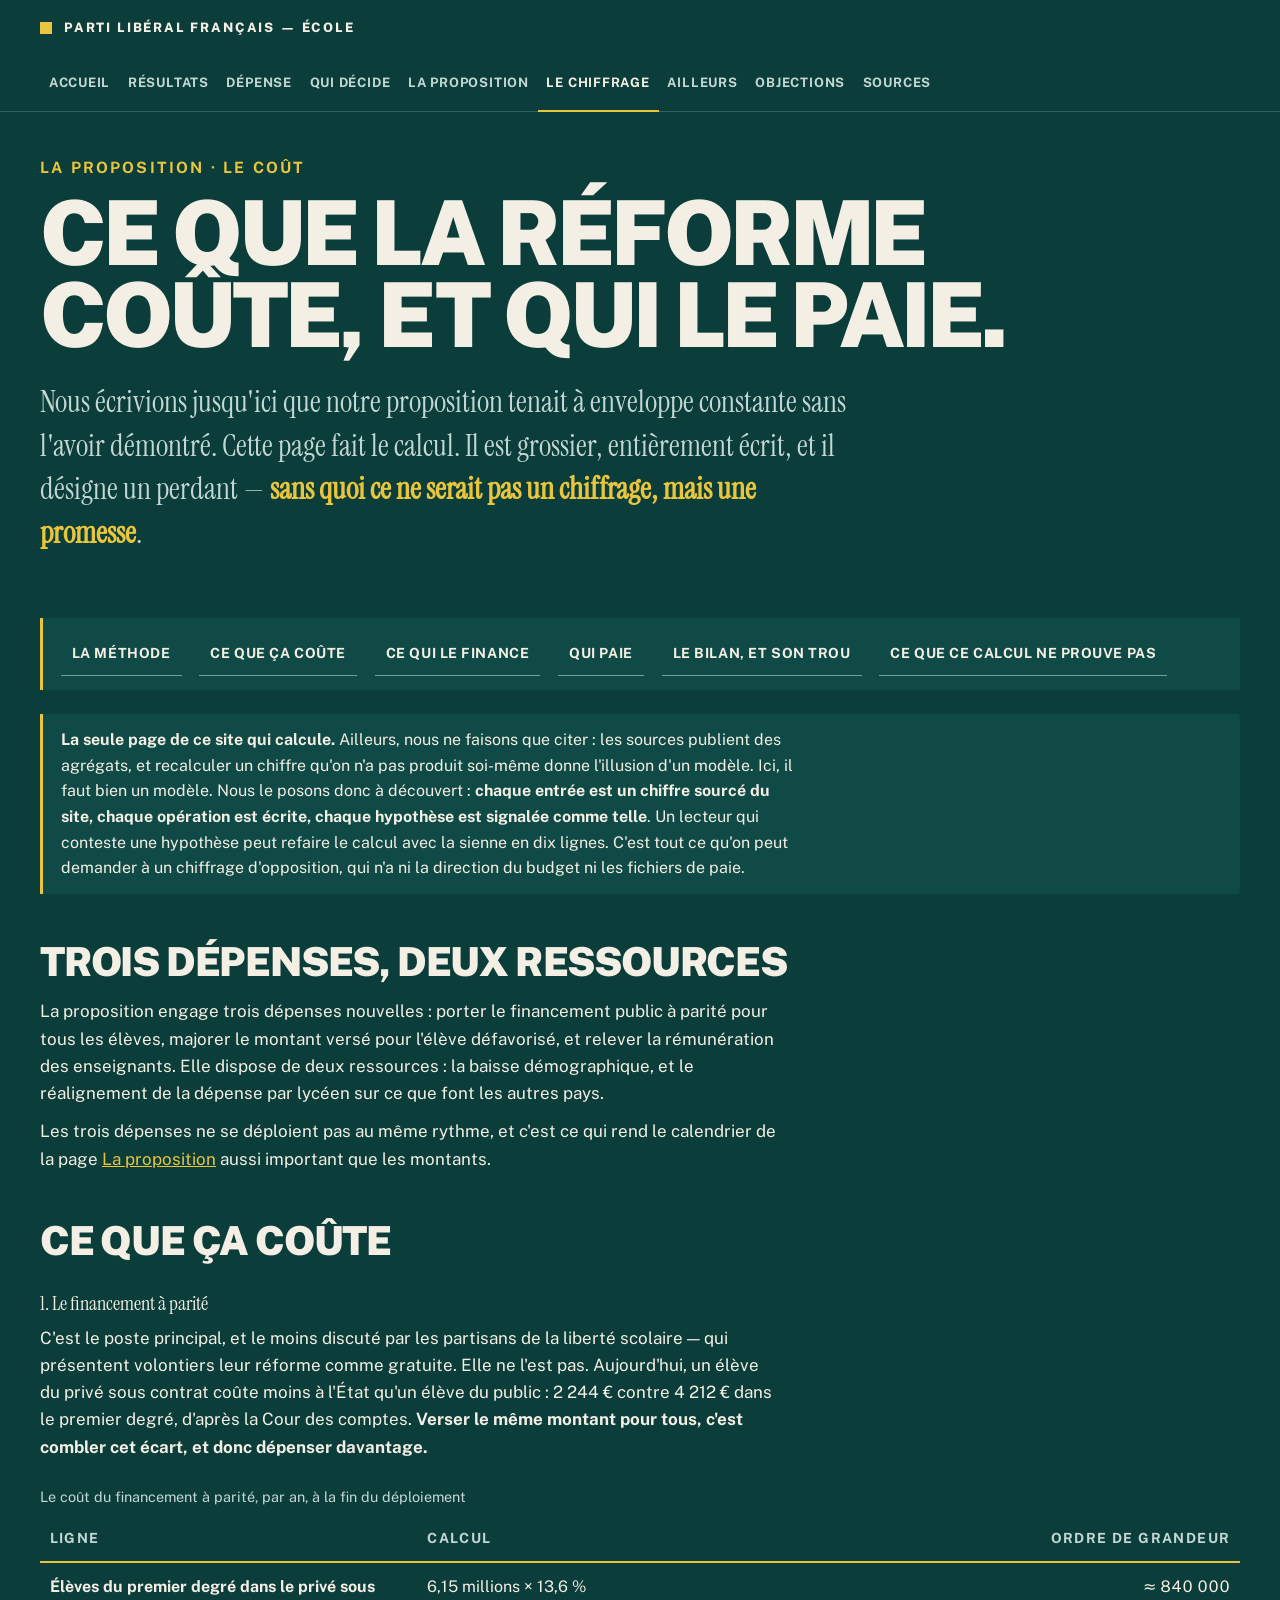
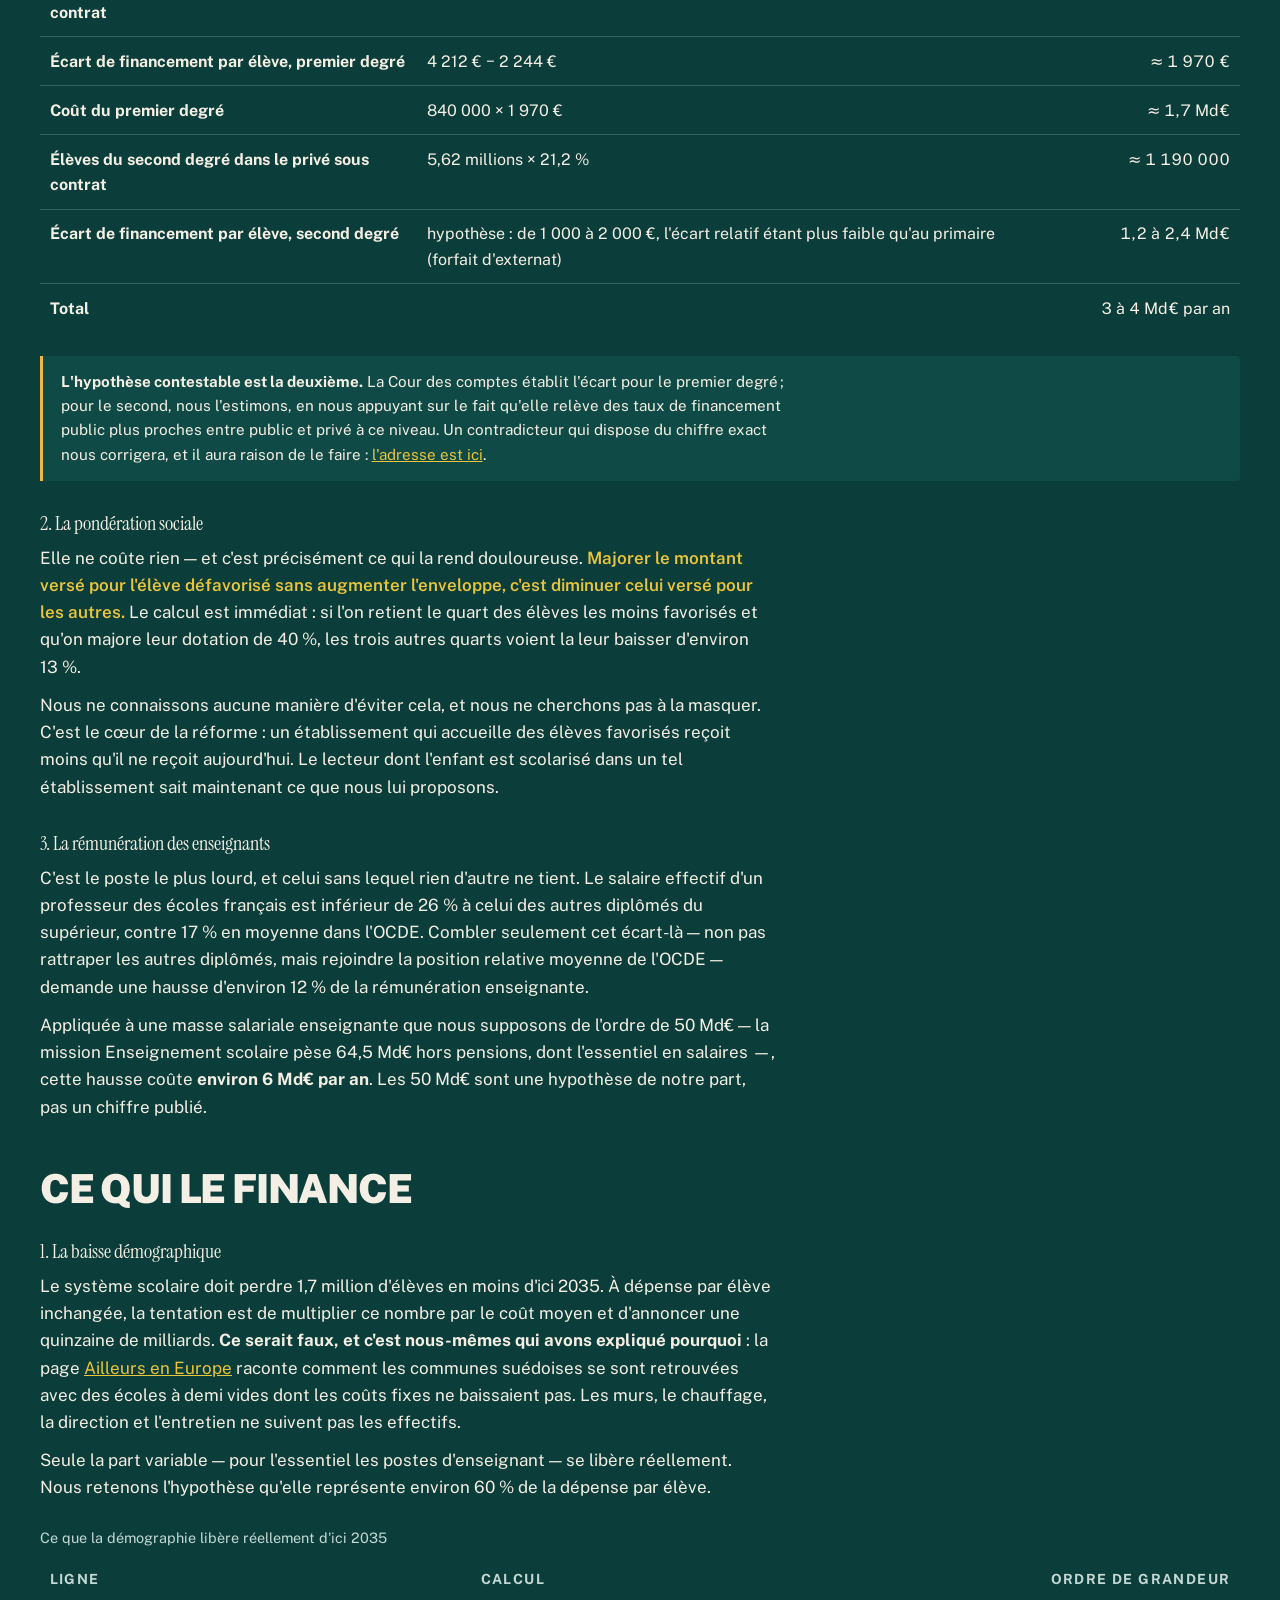
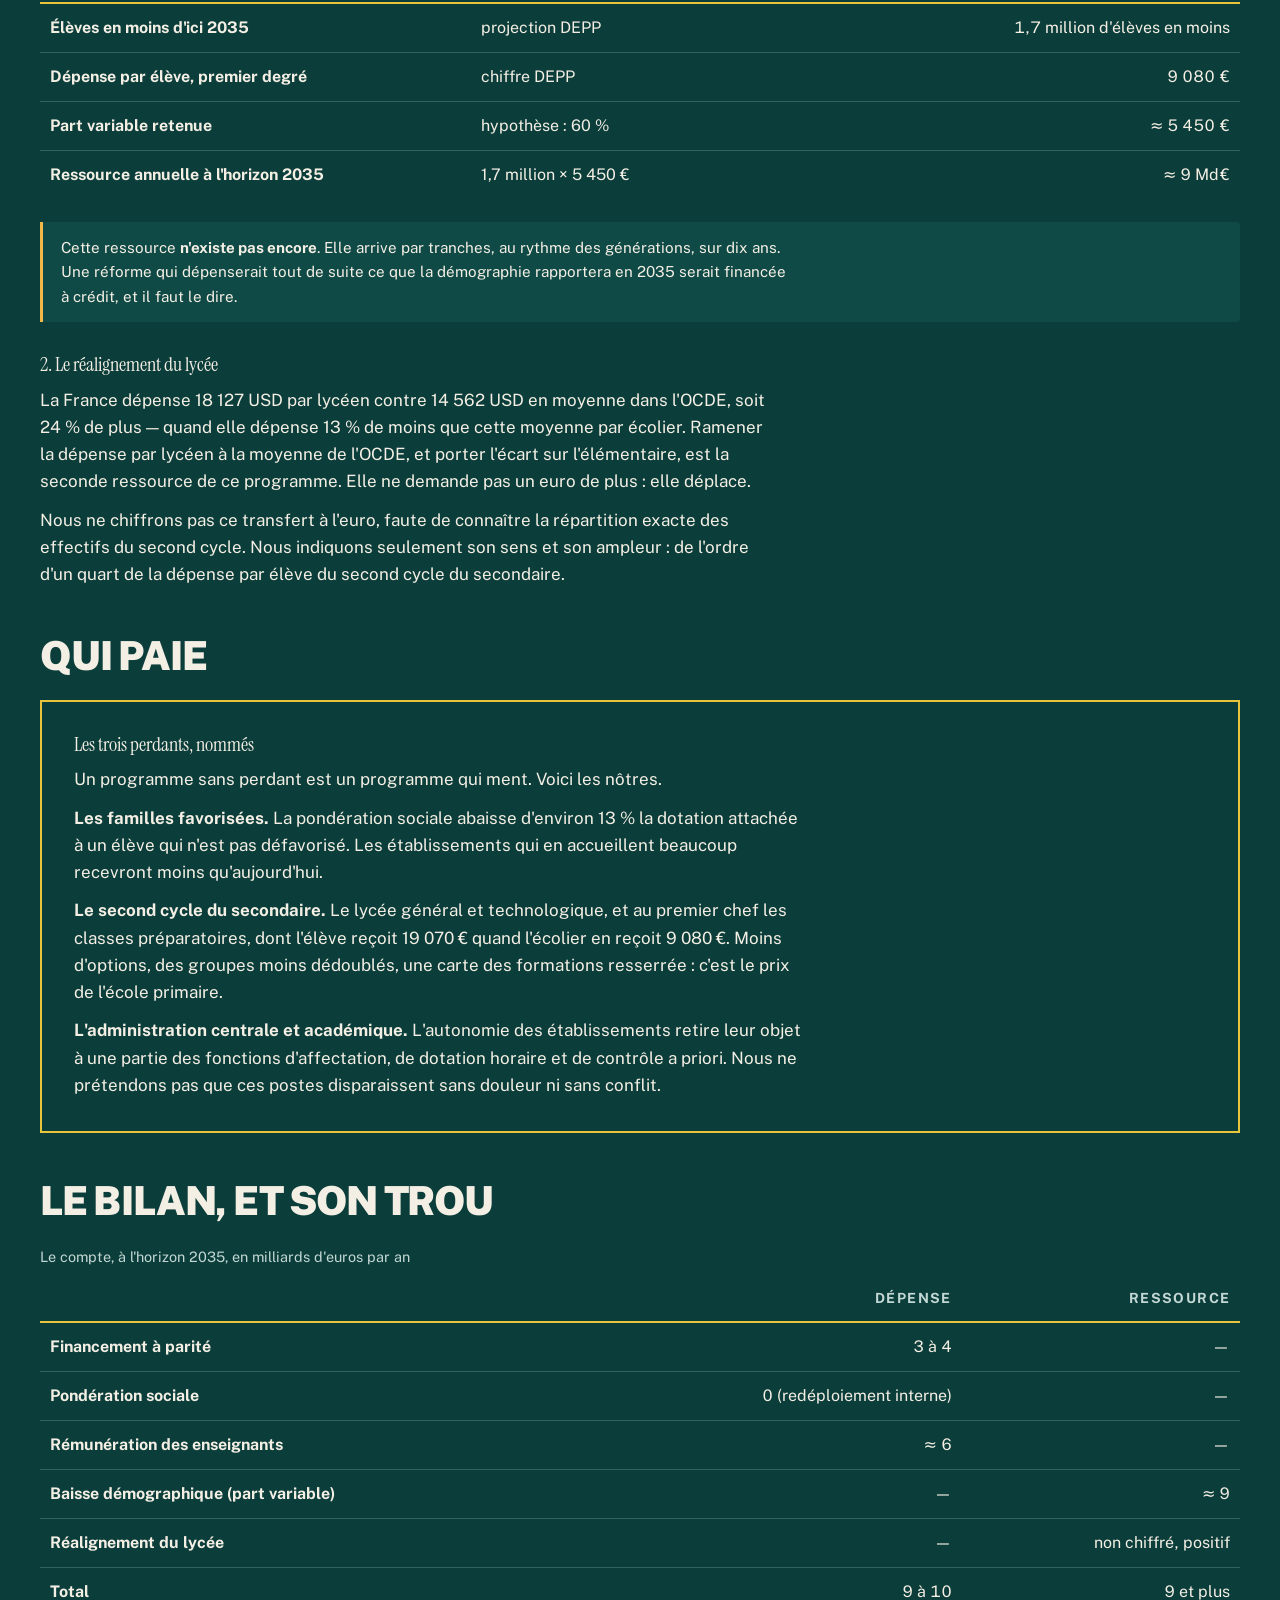
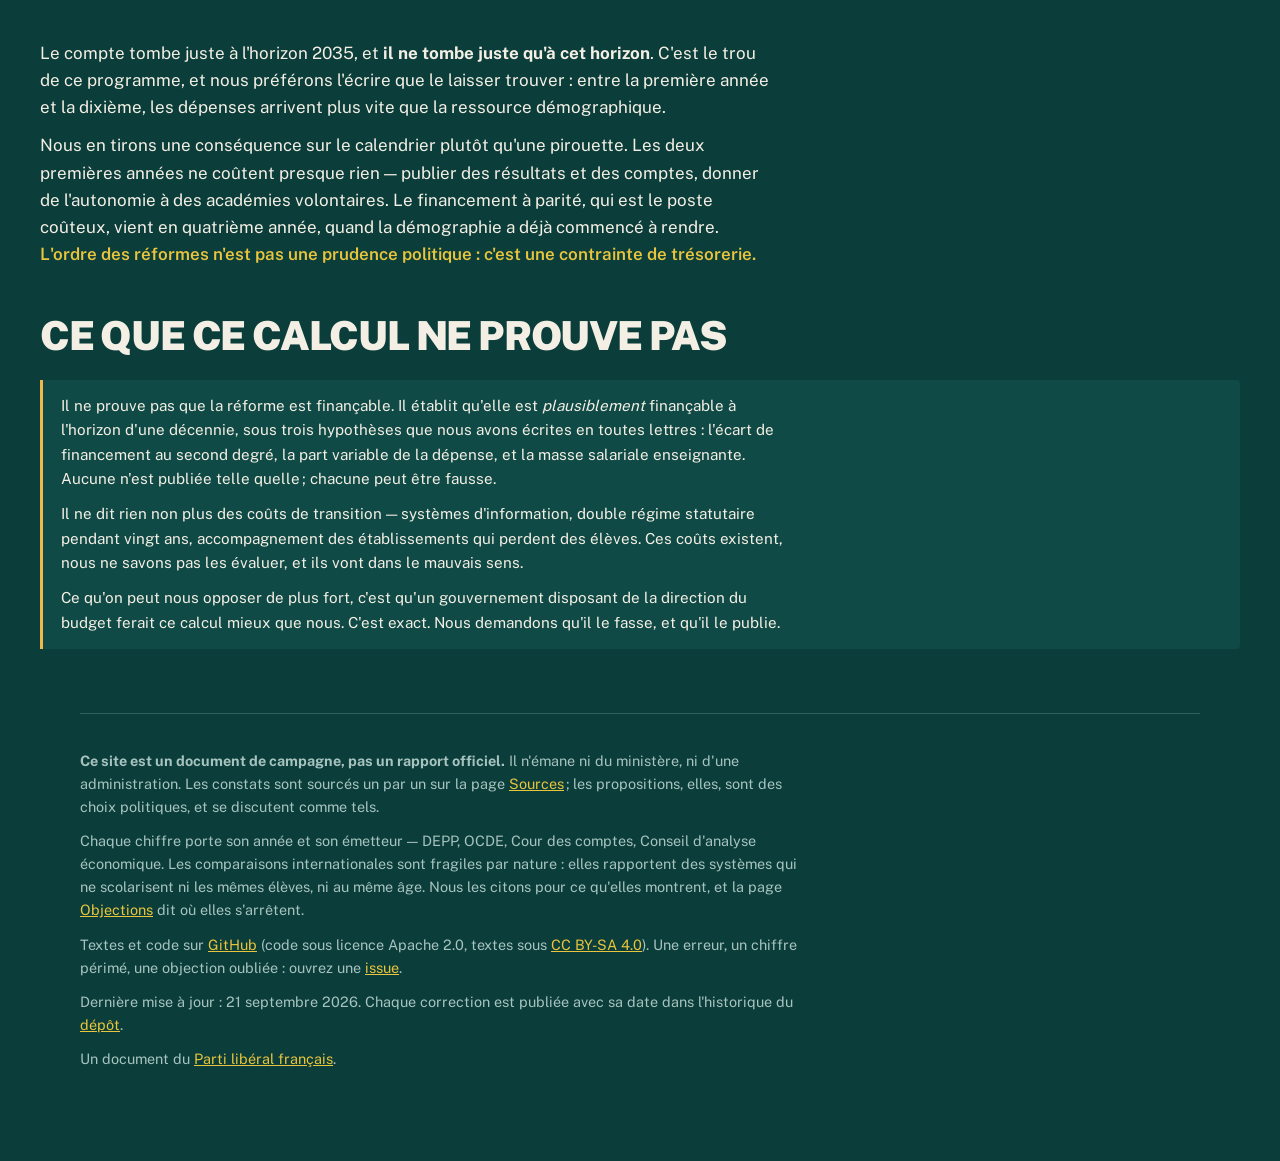
==== chiffrage.html @ 503c7cf1 "Chiffre la proposition, nomme ses perdants, et affronte le droit Il restait à ce programme six manqu" ====
<!doctype html>
<html lang="fr">
<head>
<meta charset="utf-8">
<meta name="viewport" content="width=device-width, initial-scale=1">
<!-- La couleur de la barre du navigateur sur un téléphone : celle de la page,
     pour que la page commence où elle commence. -->
<meta name="theme-color" content="#0b3d3a">
<title>Le chiffrage — École : le programme libéral</title>
<meta name="description" content="Ce que la réforme coûte, ce qui la finance et qui la paie : le calcul écrit en entier, avec ses hypothèses et ses perdants nommés.">
<link rel="icon" href="moteur/icone.svg" type="image/svg+xml">
<link rel="apple-touch-icon" href="moteur/icone.svg">
<!-- La feuille est extraite de src/education/gabarit.py par
     scripts/construire_site.py : elle n'existe qu'à un seul endroit. -->
<link rel="stylesheet" href="moteur/style.css">
<meta property="og:title" content="Le chiffrage — École : le programme libéral">
<meta property="og:description" content="Ce que la réforme coûte, ce qui la finance et qui la paie : le calcul écrit en entier, avec ses hypothèses et ses perdants nommés.">
<meta property="og:type" content="website">
<meta property="og:locale" content="fr_FR">
</head>
<body>
<a class="evitement" href="#contenu">Aller au contenu</a>
<header class="bandeau"><div class="interieur">
  <p class="nom"><a href="index.html"><span>Parti libéral français — École</span></a></p>
  <nav aria-label="Navigation principale"><span class="groupe"><span class="etiquette">Le site</span><span class="liens"><a href="index.html">Accueil</a></span></span><span class="groupe"><span class="etiquette">Le constat</span><span class="liens"><a href="resultats.html">Résultats</a><a href="depense.html">Dépense</a><a href="gouvernance.html">Qui décide</a></span></span><span class="groupe"><span class="etiquette">La proposition</span><span class="liens"><a href="proposition.html">La proposition</a><a href="chiffrage.html" aria-current="page">Le chiffrage</a><a href="comparaisons.html">Ailleurs</a></span></span><span class="groupe"><span class="etiquette">La confiance</span><span class="liens"><a href="objections.html">Objections</a><a href="sources.html">Sources</a></span></span></nav>
</div></header>
<main id="contenu">
<div class="affiche"><p class="surtitre">La proposition · le coût</p><h1>Ce que la réforme coûte, et qui le paie.</h1><p class="chapeau">Nous écrivions jusqu'ici que notre proposition tenait à enveloppe constante sans l'avoir démontré. Cette page fait le calcul. Il est grossier, entièrement écrit, et il désigne un perdant — <strong class="cle-texte">sans quoi ce ne serait pas un chiffrage, mais une promesse</strong>.</p></div><nav class="plan" aria-label="Plan de la page"><p class="etiquette">Sur cette page</p><ol><li><a href="#methode">La méthode</a></li><li><a href="#couts">Ce que ça coûte</a></li><li><a href="#ressources">Ce qui le finance</a></li><li><a href="#perdant">Qui paie</a></li><li><a href="#bilan">Le bilan, et son trou</a></li><li><a href="#limites">Ce que ce calcul ne prouve pas</a></li></ol></nav><div class="note entree"><p><strong>La seule page de ce site qui calcule.</strong> Ailleurs, nous ne faisons que citer : les sources publient des agrégats, et recalculer un chiffre qu'on n'a pas produit soi-même donne l'illusion d'un modèle. Ici, il faut bien un modèle. Nous le posons donc à découvert : <strong>chaque entrée est un chiffre sourcé du site, chaque opération est écrite, chaque hypothèse est signalée comme telle</strong>. Un lecteur qui conteste une hypothèse peut refaire le calcul avec la sienne en dix lignes. C'est tout ce qu'on peut demander à un chiffrage d'opposition, qui n'a ni la direction du budget ni les fichiers de paie.</p></div><h2 id="methode">Trois dépenses, deux ressources</h2><p>La proposition engage trois dépenses nouvelles : porter le financement public à parité pour tous les élèves, majorer le montant versé pour l'élève défavorisé, et relever la rémunération des enseignants. Elle dispose de deux ressources : la baisse démographique, et le réalignement de la dépense par lycéen sur ce que font les autres pays.</p><p>Les trois dépenses ne se déploient pas au même rythme, et c'est ce qui rend le calendrier de la page <a href="proposition.html">La proposition</a> aussi important que les montants.</p><h2 id="couts">Ce que ça coûte</h2><h3 class="serif">1. Le financement à parité</h3><p>C'est le poste principal, et le moins discuté par les partisans de la liberté scolaire — qui présentent volontiers leur réforme comme gratuite. Elle ne l'est pas. Aujourd'hui, un élève du privé sous contrat coûte moins à l'État qu'un élève du public : 2 244 € contre 4 212 € dans le premier degré, d'après la Cour des comptes. <strong>Verser le même montant pour tous, c'est combler cet écart, et donc dépenser davantage.</strong></p><div class="defilant"><table><caption><span>Le coût du financement à parité, par an, à la fin du déploiement</span></caption><thead><tr><th class="long" scope="col">Ligne</th><th class="long" scope="col">Calcul</th><th class="nombre" scope="col">Ordre de grandeur</th></tr></thead><tbody><tr><th class="long" scope="row">Élèves du premier degré dans le privé sous contrat</th><td class="long">6,15 millions × 13,6 %</td><td class="nombre">≈ 840 000</td></tr><tr><th class="long" scope="row">Écart de financement par élève, premier degré</th><td class="long">4 212 € − 2 244 €</td><td class="nombre">≈ 1 970 €</td></tr><tr><th class="long" scope="row">Coût du premier degré</th><td class="long">840 000 × 1 970 €</td><td class="nombre">≈ 1,7 Md€</td></tr><tr><th class="long" scope="row">Élèves du second degré dans le privé sous contrat</th><td class="long">5,62 millions × 21,2 %</td><td class="nombre">≈ 1 190 000</td></tr><tr><th class="long" scope="row">Écart de financement par élève, second degré</th><td class="long">hypothèse : de 1 000 à 2 000 €, l'écart relatif étant plus faible qu'au primaire (forfait d'externat)</td><td class="nombre">1,2 à 2,4 Md€</td></tr><tr><th class="long" scope="row">Total</th><td class="long"></td><td class="nombre">3 à 4 Md€ par an</td></tr></tbody></table></div><div class="note vigilance"><p><strong>L'hypothèse contestable est la deuxième.</strong> La Cour des comptes établit l'écart pour le premier degré ; pour le second, nous l'estimons, en nous appuyant sur le fait qu'elle relève des taux de financement public plus proches entre public et privé à ce niveau. Un contradicteur qui dispose du chiffre exact nous corrigera, et il aura raison de le faire : <a href="https://github.com/g-pliberal/education/issues">l'adresse est ici</a>.</p></div><h3 class="serif">2. La pondération sociale</h3><p>Elle ne coûte rien — et c'est précisément ce qui la rend douloureuse. <strong class="cle-texte">Majorer le montant versé pour l'élève défavorisé sans augmenter l'enveloppe, c'est diminuer celui versé pour les autres.</strong> Le calcul est immédiat : si l'on retient le quart des élèves les moins favorisés et qu'on majore leur dotation de 40 %, les trois autres quarts voient la leur baisser d'environ 13 %.</p><p>Nous ne connaissons aucune manière d'éviter cela, et nous ne cherchons pas à la masquer. C'est le cœur de la réforme : un établissement qui accueille des élèves favorisés reçoit moins qu'il ne reçoit aujourd'hui. Le lecteur dont l'enfant est scolarisé dans un tel établissement sait maintenant ce que nous lui proposons.</p><h3 class="serif">3. La rémunération des enseignants</h3><p>C'est le poste le plus lourd, et celui sans lequel rien d'autre ne tient. Le salaire effectif d'un professeur des écoles français est inférieur de 26 % à celui des autres diplômés du supérieur, contre 17 % en moyenne dans l'OCDE. Combler seulement cet écart-là — non pas rattraper les autres diplômés, mais rejoindre la position relative moyenne de l'OCDE — demande une hausse d'environ 12 % de la rémunération enseignante.</p><p>Appliquée à une masse salariale enseignante que nous supposons de l'ordre de 50 Md€ — la mission Enseignement scolaire pèse 64,5 Md€ hors pensions, dont l'essentiel en salaires —, cette hausse coûte <strong>environ 6 Md€ par an</strong>. Les 50 Md€ sont une hypothèse de notre part, pas un chiffre publié.</p><h2 id="ressources">Ce qui le finance</h2><h3 class="serif">1. La baisse démographique</h3><p>Le système scolaire doit perdre 1,7 million d'élèves en moins d'ici 2035. À dépense par élève inchangée, la tentation est de multiplier ce nombre par le coût moyen et d'annoncer une quinzaine de milliards. <strong>Ce serait faux, et c'est nous-mêmes qui avons expliqué pourquoi</strong> : la page <a href="comparaisons.html">Ailleurs en Europe</a> raconte comment les communes suédoises se sont retrouvées avec des écoles à demi vides dont les coûts fixes ne baissaient pas. Les murs, le chauffage, la direction et l'entretien ne suivent pas les effectifs.</p><p>Seule la part variable — pour l'essentiel les postes d'enseignant — se libère réellement. Nous retenons l'hypothèse qu'elle représente environ 60 % de la dépense par élève.</p><div class="defilant"><table><caption><span>Ce que la démographie libère réellement d'ici 2035</span></caption><thead><tr><th class="long" scope="col">Ligne</th><th class="long" scope="col">Calcul</th><th class="nombre" scope="col">Ordre de grandeur</th></tr></thead><tbody><tr><th class="long" scope="row">Élèves en moins d'ici 2035</th><td class="long">projection DEPP</td><td class="nombre">1,7 million d'élèves en moins</td></tr><tr><th class="long" scope="row">Dépense par élève, premier degré</th><td class="long">chiffre DEPP</td><td class="nombre">9 080 €</td></tr><tr><th class="long" scope="row">Part variable retenue</th><td class="long">hypothèse : 60 %</td><td class="nombre">≈ 5 450 €</td></tr><tr><th class="long" scope="row">Ressource annuelle à l'horizon 2035</th><td class="long">1,7 million × 5 450 €</td><td class="nombre">≈ 9 Md€</td></tr></tbody></table></div><div class="note vigilance"><p>Cette ressource <strong>n'existe pas encore</strong>. Elle arrive par tranches, au rythme des générations, sur dix ans. Une réforme qui dépenserait tout de suite ce que la démographie rapportera en 2035 serait financée à crédit, et il faut le dire.</p></div><h3 class="serif">2. Le réalignement du lycée</h3><p>La France dépense 18 127 USD par lycéen contre 14 562 USD en moyenne dans l'OCDE, soit 24 % de plus — quand elle dépense 13 % de moins que cette moyenne par écolier. Ramener la dépense par lycéen à la moyenne de l'OCDE, et porter l'écart sur l'élémentaire, est la seconde ressource de ce programme. Elle ne demande pas un euro de plus : elle déplace.</p><p>Nous ne chiffrons pas ce transfert à l'euro, faute de connaître la répartition exacte des effectifs du second cycle. Nous indiquons seulement son sens et son ampleur : de l'ordre d'un quart de la dépense par élève du second cycle du secondaire.</p><h2 id="perdant">Qui paie</h2><div class="encadre"><h3 class="serif">Les trois perdants, nommés</h3><p>Un programme sans perdant est un programme qui ment. Voici les nôtres.</p><p><strong>Les familles favorisées.</strong> La pondération sociale abaisse d'environ 13 % la dotation attachée à un élève qui n'est pas défavorisé. Les établissements qui en accueillent beaucoup recevront moins qu'aujourd'hui.</p><p><strong>Le second cycle du secondaire.</strong> Le lycée général et technologique, et au premier chef les classes préparatoires, dont l'élève reçoit 19 070 € quand l'écolier en reçoit 9 080 €. Moins d'options, des groupes moins dédoublés, une carte des formations resserrée : c'est le prix de l'école primaire.</p><p><strong>L'administration centrale et académique.</strong> L'autonomie des établissements retire leur objet à une partie des fonctions d'affectation, de dotation horaire et de contrôle a priori. Nous ne prétendons pas que ces postes disparaissent sans douleur ni sans conflit.</p></div><h2 id="bilan">Le bilan, et son trou</h2><div class="defilant"><table><caption><span>Le compte, à l'horizon 2035, en milliards d'euros par an</span></caption><thead><tr><th class="long" scope="col"></th><th class="nombre" scope="col">Dépense</th><th class="nombre" scope="col">Ressource</th></tr></thead><tbody><tr><th class="long" scope="row">Financement à parité</th><td class="nombre">3 à 4</td><td class="nombre">—</td></tr><tr><th class="long" scope="row">Pondération sociale</th><td class="nombre">0 (redéploiement interne)</td><td class="nombre">—</td></tr><tr><th class="long" scope="row">Rémunération des enseignants</th><td class="nombre">≈ 6</td><td class="nombre">—</td></tr><tr><th class="long" scope="row">Baisse démographique (part variable)</th><td class="nombre">—</td><td class="nombre">≈ 9</td></tr><tr><th class="long" scope="row">Réalignement du lycée</th><td class="nombre">—</td><td class="nombre">non chiffré, positif</td></tr><tr><th class="long" scope="row">Total</th><td class="nombre">9 à 10</td><td class="nombre">9 et plus</td></tr></tbody></table></div><p>Le compte tombe juste à l'horizon 2035, et <strong>il ne tombe juste qu'à cet horizon</strong>. C'est le trou de ce programme, et nous préférons l'écrire que le laisser trouver : entre la première année et la dixième, les dépenses arrivent plus vite que la ressource démographique.</p><p>Nous en tirons une conséquence sur le calendrier plutôt qu'une pirouette. Les deux premières années ne coûtent presque rien — publier des résultats et des comptes, donner de l'autonomie à des académies volontaires. Le financement à parité, qui est le poste coûteux, vient en quatrième année, quand la démographie a déjà commencé à rendre. <strong class="cle-texte">L'ordre des réformes n'est pas une prudence politique : c'est une contrainte de trésorerie.</strong></p><h2 id="limites">Ce que ce calcul ne prouve pas</h2><div class="note vigilance"><p>Il ne prouve pas que la réforme est finançable. Il établit qu'elle est <em>plausiblement</em> finançable à l'horizon d'une décennie, sous trois hypothèses que nous avons écrites en toutes lettres : l'écart de financement au second degré, la part variable de la dépense, et la masse salariale enseignante. Aucune n'est publiée telle quelle ; chacune peut être fausse.</p><p>Il ne dit rien non plus des coûts de transition — systèmes d'information, double régime statutaire pendant vingt ans, accompagnement des établissements qui perdent des élèves. Ces coûts existent, nous ne savons pas les évaluer, et ils vont dans le mauvais sens.</p><p>Ce qu'on peut nous opposer de plus fort, c'est qu'un gouvernement disposant de la direction du budget ferait ce calcul mieux que nous. C'est exact. Nous demandons qu'il le fasse, et qu'il le publie.</p></div>
<footer>
  <p><strong>Ce site est un document de campagne, pas un rapport officiel.</strong>
  Il n'émane ni du ministère, ni d'une administration. Les constats sont
  sourcés un par un sur la page <a href="sources.html">Sources</a> ; les
  propositions, elles, sont des choix politiques, et se discutent comme tels.</p>
  <p>Chaque chiffre porte son année et son émetteur — DEPP, OCDE, Cour des
  comptes, Conseil d'analyse économique. Les comparaisons internationales sont
  fragiles par nature : elles rapportent des systèmes qui ne scolarisent ni les
  mêmes élèves, ni au même âge. Nous les citons pour ce qu'elles montrent, et
  la page <a href="objections.html">Objections</a> dit où elles s'arrêtent.</p>
  <p>Textes et code sur <a href="https://github.com/g-pliberal/education">GitHub</a> (code sous licence Apache 2.0,
  textes sous <a href="https://creativecommons.org/licenses/by-sa/4.0/deed.fr">CC BY-SA 4.0</a>).
  Une erreur, un chiffre périmé, une objection oubliée : ouvrez une
  <a href="https://github.com/g-pliberal/education/issues">issue</a>.</p>
  <p class="discret">Dernière mise à jour : 21 septembre 2026. Chaque
  correction est publiée avec sa date dans l'historique du
  <a href="https://github.com/g-pliberal/education">dépôt</a>.</p>
  <p class="retour-site">Un document du
  <a href="https://partiliberalfrancais.fr/" target="_top">Parti libéral français</a>.</p>
</footer>
</main>
</body>
</html>
---- moteur/style.css ----
/* Extrait de src/education/gabarit.py par scripts/construire_site.py —
   ne pas modifier ici.

   L'apparence est celle du simulateur de retraite du même parti
   (github.com/g-pliberal/retraitecomptenotionelle) : mêmes jetons, mêmes
   polices, même affiche. Deux outils du même parti doivent se reconnaître,
   et un électeur qui passe de l'un à l'autre ne doit pas croire avoir changé
   de site. Les variables de `:root` sont le seul point de contact : un hôte
   qui voudrait ajuster une couleur les redéfinit dans une feuille chargée
   après celle-ci, sans connaître ni un sélecteur, ni un fichier. */

/* Les deux polices, servies par le dépôt et non par un tiers : une requête de
   police chez un hébergeur emporte l'adresse IP du lecteur, et un site qui
   parle de l'école n'a pas à savoir qui le lit. Sous licence OFL, avec les
   deux sous-ensembles dont le français a besoin — `latin` pour l'essentiel,
   `latin-ext` pour les œ, les ÿ et les guillemets qu'il traîne.

   `font-display: swap` : le texte s'affiche tout de suite dans la pile du
   système, et se recompose quand la police arrive. */
@font-face {
  font-family: "Public Sans"; font-style: normal; font-weight: 100 900;
  font-display: swap; src: url(polices/public-sans-latin.woff2) format("woff2");
  unicode-range: U+0000-00FF, U+0131, U+0152-0153, U+02BB-02BC, U+02C6, U+02DA,
    U+02DC, U+0304, U+0308, U+0329, U+2000-206F, U+20AC, U+2122, U+2191, U+2193,
    U+2212, U+2215, U+FEFF, U+FFFD;
}
@font-face {
  font-family: "Public Sans"; font-style: normal; font-weight: 100 900;
  font-display: swap; src: url(polices/public-sans-latin-ext.woff2) format("woff2");
  unicode-range: U+0100-02BA, U+02BD-02C5, U+02C7-02CC, U+02CE-02D7, U+02DD-02FF,
    U+0304, U+0308, U+0329, U+1D00-1DBF, U+1E00-1E9F, U+1EF2-1EFF, U+2020,
    U+20A0-20AB, U+20AD-20C0, U+2113, U+2C60-2C7F, U+A720-A7FF;
}
@font-face {
  font-family: "Instrument Serif"; font-style: normal; font-weight: 400;
  font-display: swap; src: url(polices/instrument-serif-latin.woff2) format("woff2");
  unicode-range: U+0000-00FF, U+0131, U+0152-0153, U+02BB-02BC, U+02C6, U+02DA,
    U+02DC, U+0304, U+0308, U+0329, U+2000-206F, U+20AC, U+2122, U+2191, U+2193,
    U+2212, U+2215, U+FEFF, U+FFFD;
}
@font-face {
  font-family: "Instrument Serif"; font-style: normal; font-weight: 400;
  font-display: swap; src: url(polices/instrument-serif-latin-ext.woff2) format("woff2");
  unicode-range: U+0100-02BA, U+02BD-02C5, U+02C7-02CC, U+02CE-02D7, U+02DD-02FF,
    U+0304, U+0308, U+0329, U+1D00-1DBF, U+1E00-1E9F, U+1EF2-1EFF, U+2020,
    U+20A0-20AB, U+20AD-20C0, U+2113, U+2C60-2C7F, U+A720-A7FF;
}

:root {
  /* Un seul thème, et c'est voulu : l'affiche EST l'identité. `color-scheme`
     figé sur `dark` donne aussi aux champs et aux barres de défilement du
     navigateur le rendu sombre qui va avec. */
  color-scheme: dark;
  --fond: #0b3d3a;
  --fond-carte: #0f4a46;
  --fond-appui: #0f4a46;
  --fond-defilant: var(--fond);
  /* Le crème porte 12,9:1 sur le fond, et le crème atténué 7,1:1 : au-dessus
     du plancher de 4,5:1 même pour le petit texte. */
  --texte: #f4efe4;
  --texte-doux: #c3d8d4;
  /* Une troisième teinte, pour les légendes et les réserves — 5,4:1, réservée
     aux textes d'au moins 15 px. */
  --texte-tres-doux: #a7c3bf;
  --trait: #2f6360;
  /* Bordure des composants, distincte du filet décoratif : un contour qui dit
     où l'on peut agir doit atteindre 3:1 sur les deux fonds qu'il sépare
     (WCAG 2.1, 1.4.11). Celle-ci est mesurée : 4,12:1 sur le fond, 3,44:1 sur
     la carte. Le filet `--trait` plafonne à 1,76:1 — c'est voulu, il ne porte
     aucune information. */
  --trait-champ: #6fa09c;
  /* L'accent est l'or : 9,4:1 sur le fond, et du vert profond lisible dessus
     sur un bouton plein — le contraste inverse, 9,4:1 lui aussi. */
  --accent: #e9c53d;
  --or: #e9c53d;
  /* Le crème des panneaux qu'on doit lire de près. Une affiche entièrement
     sombre fatigue dès qu'il faut lire vingt lignes de suite ; le crème dit
     « ici, on entre dans le détail ». */
  --creme: #f4efe4;
  --sur-creme: #0b3d3a;
  --sur-creme-doux: #2a4a47;
  --sur-creme-accent: #0b6167;
  --creme-trait: #c9c2b4;
  --bandeau: #0b3d3a;
  --bandeau-texte: #f4efe4;
  /* Les deux systèmes comparés : ce qui existe, et ce qu'on propose. La
     proposition est en or, parce que c'est l'accent de l'affiche et la seule
     couleur que l'œil trouve en premier. C'est fait pour. Elles ne sont
     jamais seules à porter le sens — le mot est toujours écrit à côté. */
  --actuel: #76a2ff;
  --liberal: #e9c53d;
  --alerte: #f0b849;
  --manque: #e8807f;
  --reste: #8ac44a;
  /* La marge latérale, fluide : 18 px sur un téléphone, 40 px au large. Elle
     est ici parce que le bandeau, l'affiche, les repères et les engagements
     s'y alignent, et qu'ils doivent s'aligner au pixel. */
  --marge: clamp(1.125rem, 5vw, 2.5rem);
  /* La largeur de l'affiche. Le texte courant, lui, reste borné par `p` et
     `.chapeau` : une ligne de 80 rem ne se lit pas. */
  --largeur: 80rem;
}
* { box-sizing: border-box; }
body {
  margin: 0;
  background: var(--fond);
  color: var(--texte);
  font-family: "Public Sans", system-ui, -apple-system, "Segoe UI", Roboto,
    "Helvetica Neue", Arial, sans-serif;
  /* En `rem` et non en pixels : une taille en pixels ignore la préférence de
     taille de police du navigateur, sur laquelle comptent ceux qui l'ont
     agrandie une fois pour toutes. */
  font-size: 1.0625rem;
  line-height: 1.6;
  overflow-x: hidden;
}
main { max-width: var(--largeur); margin: 0 auto; padding: 0 var(--marge); }
/* Lien d'évitement : premier élément parcouru au clavier, invisible tant
   qu'il n'a pas le focus. Il n'est pas caché par `display:none`, qui le
   sortirait de l'ordre de tabulation : il est remonté hors de l'écran. */
.evitement {
  position: absolute; left: 0.5rem; top: -4rem; z-index: 30;
  background: var(--or); color: var(--fond);
  border: 1px solid var(--or); border-radius: 0 0 4px 4px;
  padding: 0.5rem 0.9rem; font-size: 0.92rem; font-weight: 700;
  text-decoration: none; transition: top 0.15s;
}
.evitement:focus { top: 0; }

/* -- le bandeau -------------------------------------------------------------

   Une seule rangée : le nom du site à gauche, les huit onglets à droite, sur
   le même vert que la page, fermée par un filet. Collé en haut, parce que les
   pages sont longues et qu'on change de page en cours de lecture. */
header.bandeau {
  border-bottom: 1px solid var(--trait);
  background: var(--fond);
  color: var(--bandeau-texte);
  padding: 0; margin-bottom: 0;
  position: sticky; top: 0; z-index: 20;
}
header.bandeau .interieur {
  max-width: var(--largeur); margin: 0 auto; padding: 0 var(--marge);
  display: flex; flex-wrap: wrap; gap: 0 1.5rem;
  align-items: stretch; justify-content: space-between;
}
/* Le nom, en capitales serrées, précédé du carré d'or : la marque de
   l'affiche, douze pixels de côté. Le carré est dessiné par le style et non
   écrit dans le HTML — aucune synthèse vocale n'a à l'annoncer. */
header.bandeau .nom {
  font-size: 0.8125rem; margin: 0; font-weight: 800;
  letter-spacing: 0.14em; text-transform: uppercase; line-height: 1.3;
  display: flex; align-items: center; min-height: 3.5rem; min-width: 0;
}
header.bandeau .nom a {
  color: inherit; text-decoration: none;
  display: inline-flex; align-items: center; gap: 0.75rem;
}
header.bandeau .nom a:hover span { color: var(--or); }
header.bandeau .nom a::before {
  content: ""; flex: none; width: 0.75rem; height: 0.75rem; background: var(--or);
}
nav .groupe { display: contents; }
/* L'étiquette de groupe : lue par les synthèses vocales, invisible à l'œil.
   `clip-path` plutôt que `display:none`, qui la retirerait aussi de l'arbre
   d'accessibilité — c'est-à-dire de la seule oreille qui l'entend. */
nav .etiquette {
  position: absolute; width: 1px; height: 1px; margin: -1px; padding: 0;
  overflow: hidden; clip-path: inset(50%); white-space: nowrap; border: 0;
}
nav .liens { display: contents; }
header.bandeau nav {
  display: flex; flex-wrap: wrap; align-items: stretch;
  margin-bottom: -1px; min-width: 0;
}
/* Un onglet : toute la hauteur de la barre — 56 px, bien plus que les 44 de
   la cible tactile (WCAG 2.5.8). L'ACTIF NE SE SIGNALE PAS QUE PAR LA
   COULEUR : un soulignement de 2 px ET `aria-current="page"`. Les règles sont
   ancrées sur `header.bandeau`, parce que le plan d'une page longue est un
   `<nav>` lui aussi. */
header.bandeau nav a {
  color: var(--texte-doux); text-decoration: none;
  font-size: 0.8125rem; font-weight: 700; letter-spacing: 0.06em;
  text-transform: uppercase; white-space: nowrap;
  display: inline-flex; align-items: center; min-height: 3.5rem;
  padding: 0 0.55rem;
  border-bottom: 2px solid transparent;
  transition: color 0.15s, border-color 0.15s;
}
header.bandeau nav a:hover {
  color: var(--bandeau-texte); border-bottom-color: var(--trait-champ);
}
header.bandeau nav a[aria-current="page"] {
  color: var(--bandeau-texte); border-bottom-color: var(--or);
}
@media (max-width: 60rem) {
  header.bandeau .interieur { padding-bottom: 0.25rem; }
  header.bandeau .nom { flex: 1 1 100%; min-height: 2.75rem; padding-top: 0.25rem; }
  header.bandeau nav { width: 100%; margin-left: -0.55rem; }
  header.bandeau nav a { min-height: 2.75rem; }
}

/* -- les titres -------------------------------------------------------------

   Le premier de chaque page est massif, en capitales, et serré : c'est une
   affiche. La mise en capitales est faite par le STYLE — le texte, lui, reste
   écrit normalement, pour les synthèses vocales et pour le copier-coller. */
h1, h2, h3, h4 {
  font-family: inherit; text-wrap: balance;
}
h1 {
  margin: 0; font-weight: 900; text-transform: uppercase;
  font-size: clamp(2.5rem, 7vw, 6.0625rem); line-height: 0.92;
  letter-spacing: -0.045em;
}
h2 {
  font-size: clamp(1.75rem, 4vw, 2.5rem); line-height: 1;
  margin: 3rem 0 1rem; font-weight: 900;
  letter-spacing: -0.03em; text-transform: uppercase;
}
h3 { font-size: 1.25rem; margin: 2rem 0 0.5rem; font-weight: 700;
     letter-spacing: -0.01em; }
h4 { letter-spacing: -0.01em; margin: 1.5rem 0 0.4rem; }
/* Le titre en serif : celui d'un encadré, d'un bloc qui parle plutôt qu'il
   n'assène. Il coexiste avec les capitales sans les concurrencer, parce qu'il
   ne joue pas dans la même famille. */
.serif {
  font-family: "Instrument Serif", Georgia, "Times New Roman", serif;
  font-weight: 400; text-transform: none; letter-spacing: 0;
  line-height: 1.05;
}
p { margin: 0.7rem 0; max-width: 46rem; }
li { max-width: 44rem; }
a { color: var(--accent); }
a:hover { opacity: 0.85; }
/* Le sur-titre : trois mots en or au-dessus du titre. Il dit où l'on est, ce
   que le titre ne dit plus depuis qu'il est une phrase. */
.surtitre {
  margin: 0 0 1rem; font-size: 0.975rem; font-weight: 700;
  letter-spacing: 0.14em; text-transform: uppercase; color: var(--or);
  line-height: 1;
}
/* Le chapeau : la phrase sous le titre, en serif. C'est la seule chose que
   lira celui qui ne lit que deux lignes. */
.chapeau {
  font-family: "Instrument Serif", Georgia, "Times New Roman", serif;
  font-size: clamp(1.1875rem, 2vw, 1.625rem); line-height: 1.45;
  color: var(--texte-doux); max-width: 51rem; margin: 1.5rem 0 0;
}
.affiche { padding: 3rem 0 2.5rem; }
.affiche .chapeau { font-size: clamp(1.25rem, 2.4vw, 1.875rem); }
/* Ce qui, dans une phrase, porte le message. En or ET en demi-gras : l'or
   seul disparaît pour une vision basse ou un daltonisme fort, et l'emphase
   avec lui. Deux signaux valent mieux qu'un. */
.cle-texte, strong.cle-texte { color: var(--or); font-weight: 600; }
.discret { color: var(--texte-tres-doux); font-size: 0.9rem; }

/* -- les blocs --------------------------------------------------------------*/
.carte {
  background: var(--fond-carte); border: 1px solid var(--trait);
  border-radius: 4px; padding: 1.25rem 1.4rem; margin: 1.5rem 0;
}
.note {
  border-left: 3px solid var(--or); background: var(--fond-carte);
  padding: 0.85rem 1.1rem; margin: 1.5rem 0; font-size: 0.95rem;
  border-radius: 0 4px 4px 0;
}
.note > :first-child { margin-top: 0; }
.note > :last-child { margin-bottom: 0; }
/* Le point de vigilance : la réserve que la page fait sur elle-même, sortie
   de la prose et marquée comme telle — c'est un gage de sérieux, pas une note
   de bas de page. */
.note.vigilance { border-left-color: var(--alerte); }
.note.resume { font-size: 1rem; }
.note.entree { font-size: 1rem; margin: 1.2rem 0; }
.badge {
  display: inline-block; font-size: 0.68rem; letter-spacing: 0.06em;
  text-transform: uppercase; font-weight: 700; line-height: 1.4;
  padding: 0.05em 0.45em; border-radius: 3px; vertical-align: 0.15em;
  border: 1px solid var(--trait-champ); color: var(--texte-doux);
  white-space: nowrap;
}
.badge.proposition { color: var(--or); border-color: var(--or); }
.badge.actuel { color: var(--actuel); border-color: var(--actuel); }
/* L'encadré d'or : un bloc qui se détache sans changer de fond. */
.encadre {
  border: 2px solid var(--or); padding: clamp(1.25rem, 4vw, 2rem);
  margin: 1.5rem 0;
}
.encadre > :first-child { margin-top: 0; }
.encadre > :last-child { margin-bottom: 0; }
/* Deux colonnes de même poids, qui se mettent l'une sous l'autre quand la
   place manque. */
.paire {
  display: grid;
  grid-template-columns: repeat(auto-fit, minmax(min(23.75rem, 100%), 1fr));
  gap: clamp(1.75rem, 4vw, 3rem); margin: 3.5rem 0; align-items: start;
}
.paire > div > :first-child { margin-top: 0; }

/* -- le panneau crème -------------------------------------------------------

   Le seul endroit du site où le texte est sombre sur clair. Il faut donc y
   redéfinir les couleurs de tout ce qui peut s'y trouver — liens, boutons,
   filets —, sans quoi un lien d'or sur du crème tomberait à 1,7:1. */
.creme {
  background: var(--creme); color: var(--sur-creme);
  border-radius: 4px; padding: clamp(1.25rem, 4vw, 2rem);
  margin: 1.5rem 0;
}
.creme h2, .creme h3, .creme .surtitre { color: inherit; }
.creme .surtitre { color: var(--sur-creme-accent); }
.creme a { color: var(--sur-creme-accent); }
.creme .discret { color: var(--sur-creme-doux); }
.creme :focus-visible { outline-color: var(--sur-creme); }
.creme a.bouton { background: var(--sur-creme); color: var(--or);
                  border-color: var(--sur-creme); }
.creme table th, .creme table td { border-bottom-color: var(--creme-trait); }
.creme thead th { color: var(--sur-creme-doux); }
.creme > :first-child { margin-top: 0; }
.creme > :last-child { margin-bottom: 0; }

/* -- les engagements --------------------------------------------------------

   Le bloc que l'on photographie. Le filet de séparation est porté par les
   cartes et non par le fond du conteneur : un fond qui sert de trait laisse un
   rectangle vert vide dès qu'une rangée est incomplète. */
.engagements {
  margin: 4rem 0 0; background: var(--fond-carte);
  border-top: 4px solid var(--or);
}
.engagements .grille {
  display: grid; grid-template-columns: 1fr 1fr;
  gap: 0; padding: 0.5rem clamp(1.25rem, 4vw, 2rem) 2.25rem;
  overflow: hidden;
}
.engagements .engagement {
  padding: 1.75rem 1.5rem 0 0; display: grid; gap: 1rem; align-content: start;
}
.engagements .engagement:nth-child(even) {
  padding: 1.75rem 1.5rem 0; box-shadow: -1px 0 0 var(--trait);
}
.engagements .rang {
  font-size: 0.9375rem; font-weight: 700; letter-spacing: 0.16em;
  color: var(--texte-doux); line-height: 1; margin: 0;
}
.engagements .chiffre {
  font-size: clamp(2rem, 6vw, 3.25rem); line-height: 0.95;
  font-weight: 900; letter-spacing: -0.05em; color: var(--or); margin: 0;
}
.engagements .promesse {
  font-family: "Instrument Serif", Georgia, "Times New Roman", serif;
  font-size: 1.5625rem; line-height: 1.25; color: var(--texte);
  border-top: 1px solid var(--trait); padding-top: 1rem; margin: 0;
}
.engagements .detail {
  font-size: 1.125rem; line-height: 1.6; color: var(--texte-doux); margin: 0;
}
@media (max-width: 48rem) {
  .engagements .grille { grid-template-columns: 1fr; }
  .engagements .engagement:nth-child(even) { padding: 1.75rem 0 0 0;
                                             box-shadow: none; }
}

/* Les étapes d'une réforme : le rang se voit, parce qu'il y a un ordre. */
ol.gestes {
  margin: 1.5rem 0; padding: 0; list-style: none; display: grid; gap: 0;
  font-size: 1.125rem; line-height: 1.5; color: var(--texte-doux);
  border-top: 1px solid var(--trait);
}
ol.gestes > li {
  display: grid; grid-template-columns: 3rem 1fr; gap: 1.125rem;
  padding: 0.9rem 0; border-bottom: 1px solid var(--trait);
  align-items: baseline; max-width: none;
}
ol.gestes > li > .rang {
  font-size: 2.25rem; line-height: 0.85; font-weight: 900;
  letter-spacing: -0.05em; color: var(--or);
}
ol.gestes > li strong { color: var(--texte); font-weight: 700; }

.leviers { list-style: none; padding: 0; margin: 1rem 0; display: grid;
           gap: 0.75rem; }
.leviers > li { padding: 0.75rem 1rem; background: var(--fond-appui);
                border-left: 3px solid var(--trait); line-height: 1.5;
                max-width: 46rem; }
.leviers > li.oui { border-left-color: var(--reste); }
.leviers > li.non { border-left-color: var(--manque); }

/* -- les repères chiffrés ---------------------------------------------------

   Les trois chiffres d'ouverture d'une page : ce sont eux qu'on emporte si on
   ne lit rien d'autre. L'étiquette passe AU-DESSUS du nombre — on lit « ce que
   l'école coûte » puis « 197,1 Md€ », et non un nombre dont on cherche le
   sens. */
.fiches { display: grid;
          grid-template-columns: repeat(auto-fit, minmax(min(11rem, 100%), 1fr));
          gap: 1rem; }
.fiche .valeur { font-size: 1.25rem; font-variant-numeric: tabular-nums;
                 font-weight: 700; }
.fiche .etiquette { font-size: 0.85rem; color: var(--texte-doux); }
.fiche .precision { font-size: 0.85rem; color: var(--texte-doux); margin-top: 0.3rem; }
.fiches.reperes {
  gap: 0; margin: 2rem 0;
  grid-template-columns: repeat(auto-fit, minmax(min(13.75rem, 100%), 1fr));
  border-top: 1px solid var(--trait); border-bottom: 1px solid var(--trait);
  overflow: hidden;
}
.fiches.reperes .fiche {
  background: none; border: 0; border-radius: 0;
  padding: 1.25rem 1.25rem 1.25rem 0;
  box-shadow: 1px 0 0 var(--trait);
  display: flex; flex-direction: column;
}
.fiches.reperes .fiche .valeur {
  font-size: clamp(1.75rem, 4vw, 2.5rem); line-height: 1.05; font-weight: 900;
  letter-spacing: -0.04em; color: var(--or); order: 2;
}
.fiches.reperes .fiche .etiquette {
  order: 1; font-size: 0.8125rem; font-weight: 700; letter-spacing: 0.12em;
  text-transform: uppercase; color: var(--texte-doux); margin-bottom: 0.4rem;
}
.fiches.reperes .fiche .precision { order: 3; margin-top: 0.4rem; }

/* Quelques idées, une par bloc, de même poids : c'est ce qui les distingue
   d'une liste, où la première l'emporte. */
.points { display: grid;
          grid-template-columns: repeat(auto-fit, minmax(min(20rem, 100%), 1fr));
          gap: 1.5rem; margin: 2rem 0; }
.points .point { border-top: 3px solid var(--or); padding: 1rem 0 0; }
.points .point > h3 {
  margin: 0 0 0.4rem; font-size: 1.25rem; font-weight: 900;
  letter-spacing: -0.02em; text-transform: uppercase;
}
.points .point > p { margin: 0; font-size: 1rem; color: var(--texte-doux); }

/* Une question, sa réponse, sa source. Encadrée pour se découper : une capture
   de ce bloc se comprend hors du site. */
section.cle {
  background: var(--fond-carte); border: 0; border-top: 3px solid var(--or);
  border-radius: 0; padding: 1.5rem clamp(1.25rem, 3vw, 1.75rem) 1.25rem;
  margin: 2.5rem 0;
}
section.cle > h3 {
  margin: 0; font-size: clamp(1.375rem, 3vw, 1.75rem); font-weight: 900;
  letter-spacing: -0.03em; text-transform: uppercase;
}
section.cle > .reponse {
  font-size: 1.1875rem; line-height: 1.5; max-width: 46rem;
  margin: 0.5rem 0 0.2rem; color: var(--texte-doux);
}
section.cle > .source {
  font-size: 0.875rem; color: var(--texte-tres-doux); margin: 0.2rem 0 0;
}

/* -- le plan d'une page longue ----------------------------------------------*/
.plan {
  background: var(--fond-carte); border-left: 3px solid var(--or);
  padding: 0.85rem 1.1rem; margin: 1.5rem 0; font-size: 0.95rem;
}
.plan .etiquette {
  margin: 0 0 0.35rem; font-size: 0.78rem; letter-spacing: 0.1em;
  text-transform: uppercase; color: var(--texte-doux); font-weight: 700;
}
.plan ol {
  margin: 0; padding: 0; list-style: none;
  display: flex; flex-wrap: wrap; gap: 0.25rem 1.1rem;
}
.plan li { max-width: none; }
.plan a {
  color: var(--texte); text-decoration: none;
  font-size: 0.875rem; font-weight: 700; letter-spacing: 0.04em;
  text-transform: uppercase;
  display: inline-flex; align-items: center; min-height: 2.75rem;
  padding: 0 0.7rem;
  border-bottom: 1px solid var(--trait-champ);
}
.plan a:hover { color: var(--or); border-bottom-color: var(--or); }

/* -- les tableaux -----------------------------------------------------------*/
.defilant {
  overflow-x: auto; -webkit-overflow-scrolling: touch;
  /* Conteneur de requête : la légende se dimensionne sur la zone visible, et
     non sur le tableau qui la déborde. */
  container-type: inline-size;
  margin: 1.5rem 0;
  background:
    linear-gradient(to right, var(--fond-defilant) 30%, transparent) left center,
    linear-gradient(to left, var(--fond-defilant) 30%, transparent) right center,
    radial-gradient(farthest-side at 0 50%, rgba(0, 0, 0, 0.4), transparent) left center,
    radial-gradient(farthest-side at 100% 50%, rgba(0, 0, 0, 0.4), transparent) right center;
  background-repeat: no-repeat;
  background-size: 2.5rem 100%, 2.5rem 100%, 0.9rem 100%, 0.9rem 100%;
  background-attachment: local, local, scroll, scroll;
}
table { border-collapse: collapse; width: 100%; font-size: 1rem;
        min-width: 32rem; }
caption {
  caption-side: top; text-align: left; font-size: 0.9rem;
  color: var(--texte-doux); padding: 0 0 0.5rem;
}
caption > span {
  display: block; position: sticky; left: 0; width: 100cqw; box-sizing: border-box;
}
tbody th { font-weight: 700; }
th, td { text-align: right; padding: 0.7rem 0.6rem;
         border-bottom: 1px solid var(--trait); vertical-align: top; }
th:first-child, td:first-child { text-align: left; }
thead th {
  font-size: 0.875rem; color: var(--texte-doux); font-weight: 700;
  letter-spacing: 0.1em; text-transform: uppercase;
  border-bottom: 2px solid var(--or);
}
tbody tr:last-child :is(th, td) { border-bottom: none; }
td.nombre, th.nombre { font-variant-numeric: tabular-nums; white-space: nowrap; }
/* Une colonne de PHRASES, et non de nombres : elle se lit alignée à gauche,
   comme tout texte, et il lui faut de la place. */
td.texte, th.texte { text-align: left; }
td.long, th.long { text-align: left; min-width: 18rem; white-space: normal; }

/* -- les sections repliées --------------------------------------------------*/
details.section { margin: 0; border-top: 1px solid var(--trait); }
details.section:last-of-type { border-bottom: 1px solid var(--trait); }
details.section > summary {
  color: var(--texte); font-size: 1.0625rem; font-weight: 700;
  padding: 0.85rem 0.2rem; cursor: pointer;
}
details.section > summary:hover { color: var(--or); }
details.section > .dedans { padding: 0 0 1.2rem 1.65rem; }
details.section > .dedans > :first-child { margin-top: 0; }

/* -- les boutons ------------------------------------------------------------

   Or plein, vert profond dessus, capitales, carré. Rien d'arrondi — une
   affiche n'arrondit pas ses angles. */
.actions { display: flex; flex-wrap: wrap; gap: 0.75rem 1.4rem;
           align-items: center; margin: 1.5rem 0 0; }
a.bouton {
  display: inline-flex; align-items: center; min-height: 3rem;
  text-decoration: none;
  color: var(--fond); background: var(--or);
  border: 2px solid var(--or); border-radius: 0;
  padding: 0.85rem 1.5rem; font-size: 1rem; font-weight: 900;
  letter-spacing: 0.02em; text-transform: uppercase;
}
a.bouton:hover { opacity: 0.88; }
a.bouton.second {
  background: transparent; color: var(--texte); border-color: var(--trait-champ);
  font-weight: 700; text-transform: none; letter-spacing: 0;
}
a.bouton.second:hover { border-color: var(--or); opacity: 1; }

/* Le contour de focus : trois pixels d'or, décalés de trois, sur fond sombre ;
   du vert profond dans les panneaux crème, où l'or se perdrait. */
:focus-visible {
  outline: 3px solid var(--or); outline-offset: 3px; border-radius: 0;
}

footer {
  width: calc(100% - 2 * var(--marge)); max-width: calc(var(--largeur) - 2 * var(--marge));
  margin: 4rem auto 0; padding: 1.5rem 0 5rem;
  border-top: 1px solid var(--trait);
  font-size: 0.9rem; color: var(--texte-tres-doux);
}
footer a { color: var(--or); }

/* Mouvement réduit : une animation qui ne s'arrête pas déclenche nausées et
   migraines chez qui y est sensible (WCAG 2.2.2 et 2.3.3). Le système le
   signale ; on l'écoute. */
@media (prefers-reduced-motion: reduce) {
  *, *::before, *::after {
    animation-duration: 0.01ms !important;
    animation-iteration-count: 1 !important;
    transition-duration: 0.01ms !important;
    scroll-behavior: auto !important;
  }
}

/* Impression : qui imprime une page veut les arguments et les chiffres, en
   noir sur blanc — une affiche vert profond pleine page coûterait une
   cartouche pour ne rien dire de plus. Tout est reteinté par les variables :
   c'est le seul endroit où elles servent deux fois. */
@media print {
  :root {
    --fond: #fff; --fond-carte: #fff; --fond-appui: #fff;
    --texte: #000; --texte-doux: #333; --texte-tres-doux: #444;
    --trait: #999; --trait-champ: #666;
    --accent: #000; --or: #000; --creme: #fff; --sur-creme: #000;
    --sur-creme-doux: #333; --sur-creme-accent: #000; --creme-trait: #999;
  }
  header.bandeau nav, .evitement, .plan { display: none; }
  header.bandeau {
    background: #fff; color: #000; border-bottom: 1px solid #000;
    margin-bottom: 1rem; position: static;
  }
  body { background: #fff; color: #000; font-size: 11pt; overflow-x: visible; }
  /* Les capitales massives redeviennent des titres : à 97 px sur du papier, un
     titre mange le tiers de la première page. */
  h1 { font-size: 20pt; }
  h2 { font-size: 15pt; }
  .chapeau, .affiche .chapeau { font-size: 12pt; }
  .defilant { overflow: visible; background: none; }
  .carte, .note, table, section.cle, .encadre, .engagements .engagement {
    break-inside: avoid;
  }
  details.section > .dedans { display: block; }
  a[href^="http"]::after { content: " (" attr(href) ")"; font-size: 0.85em; }
}
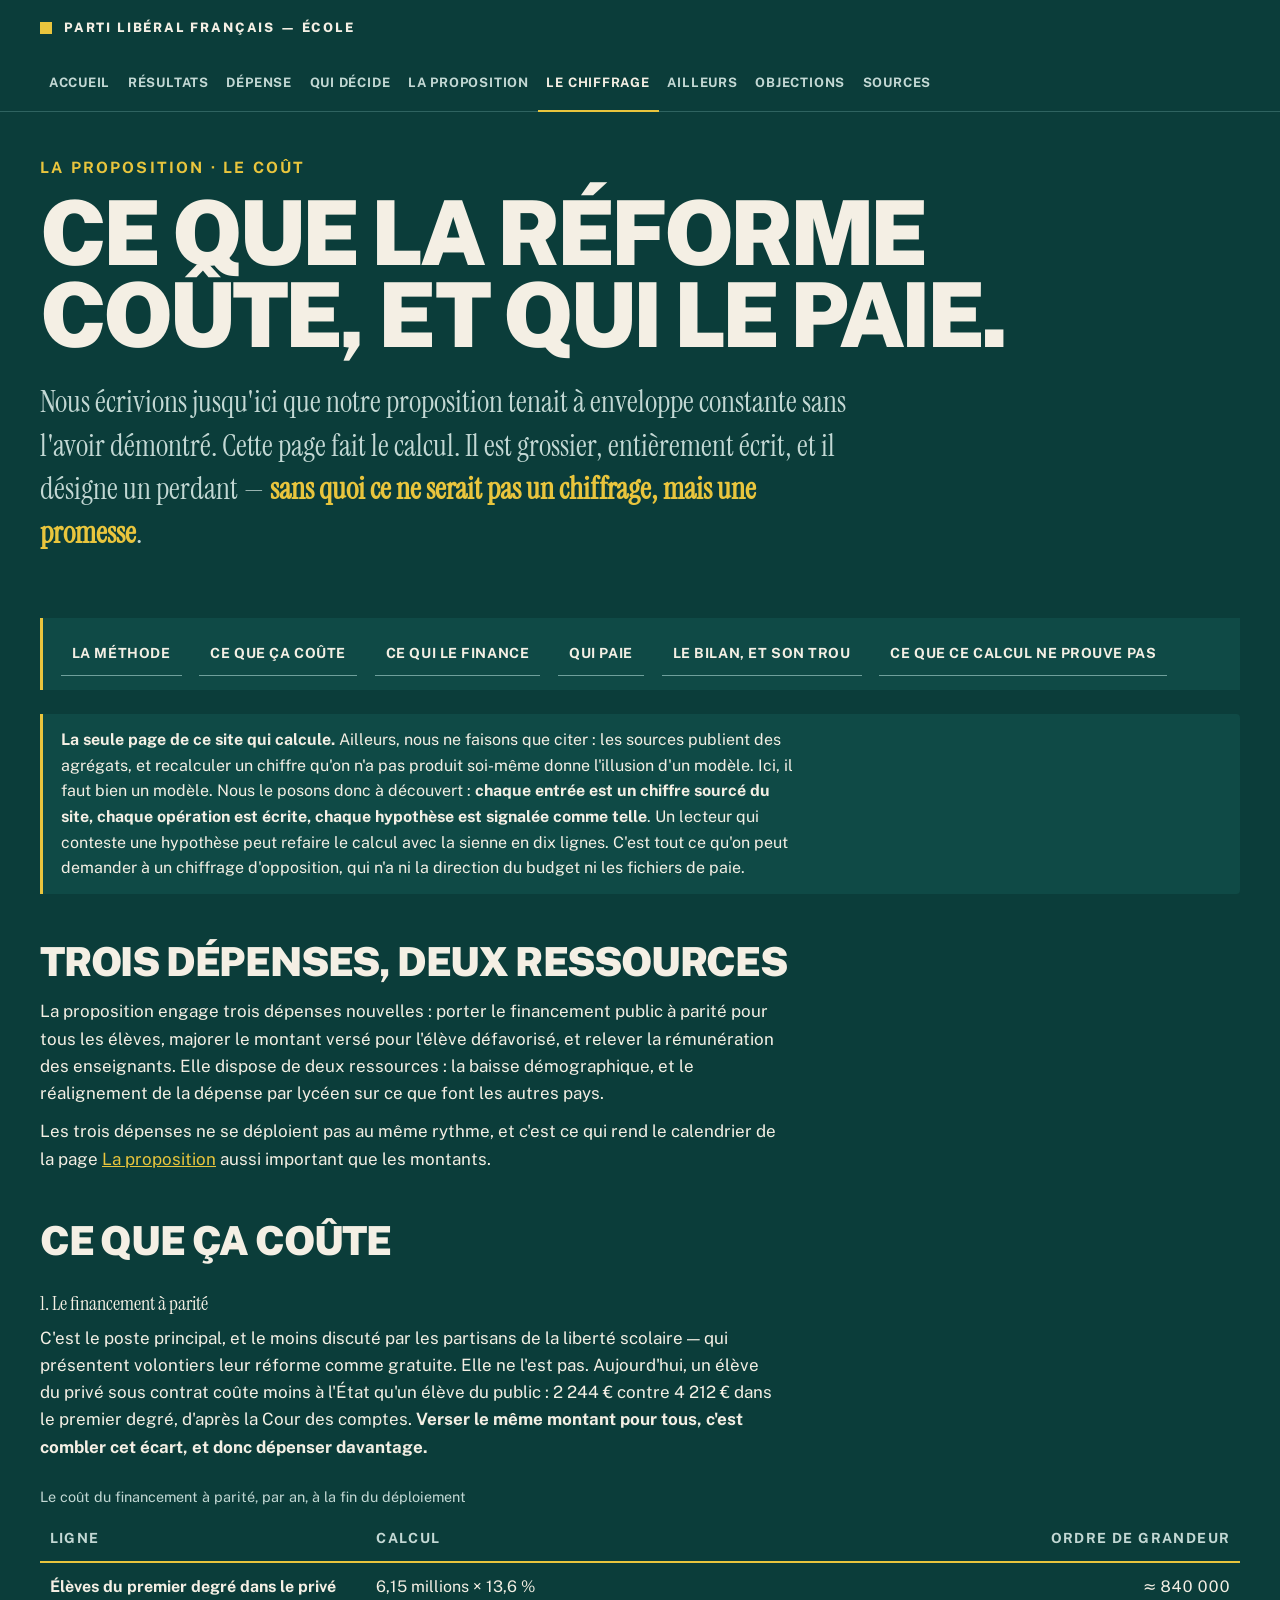
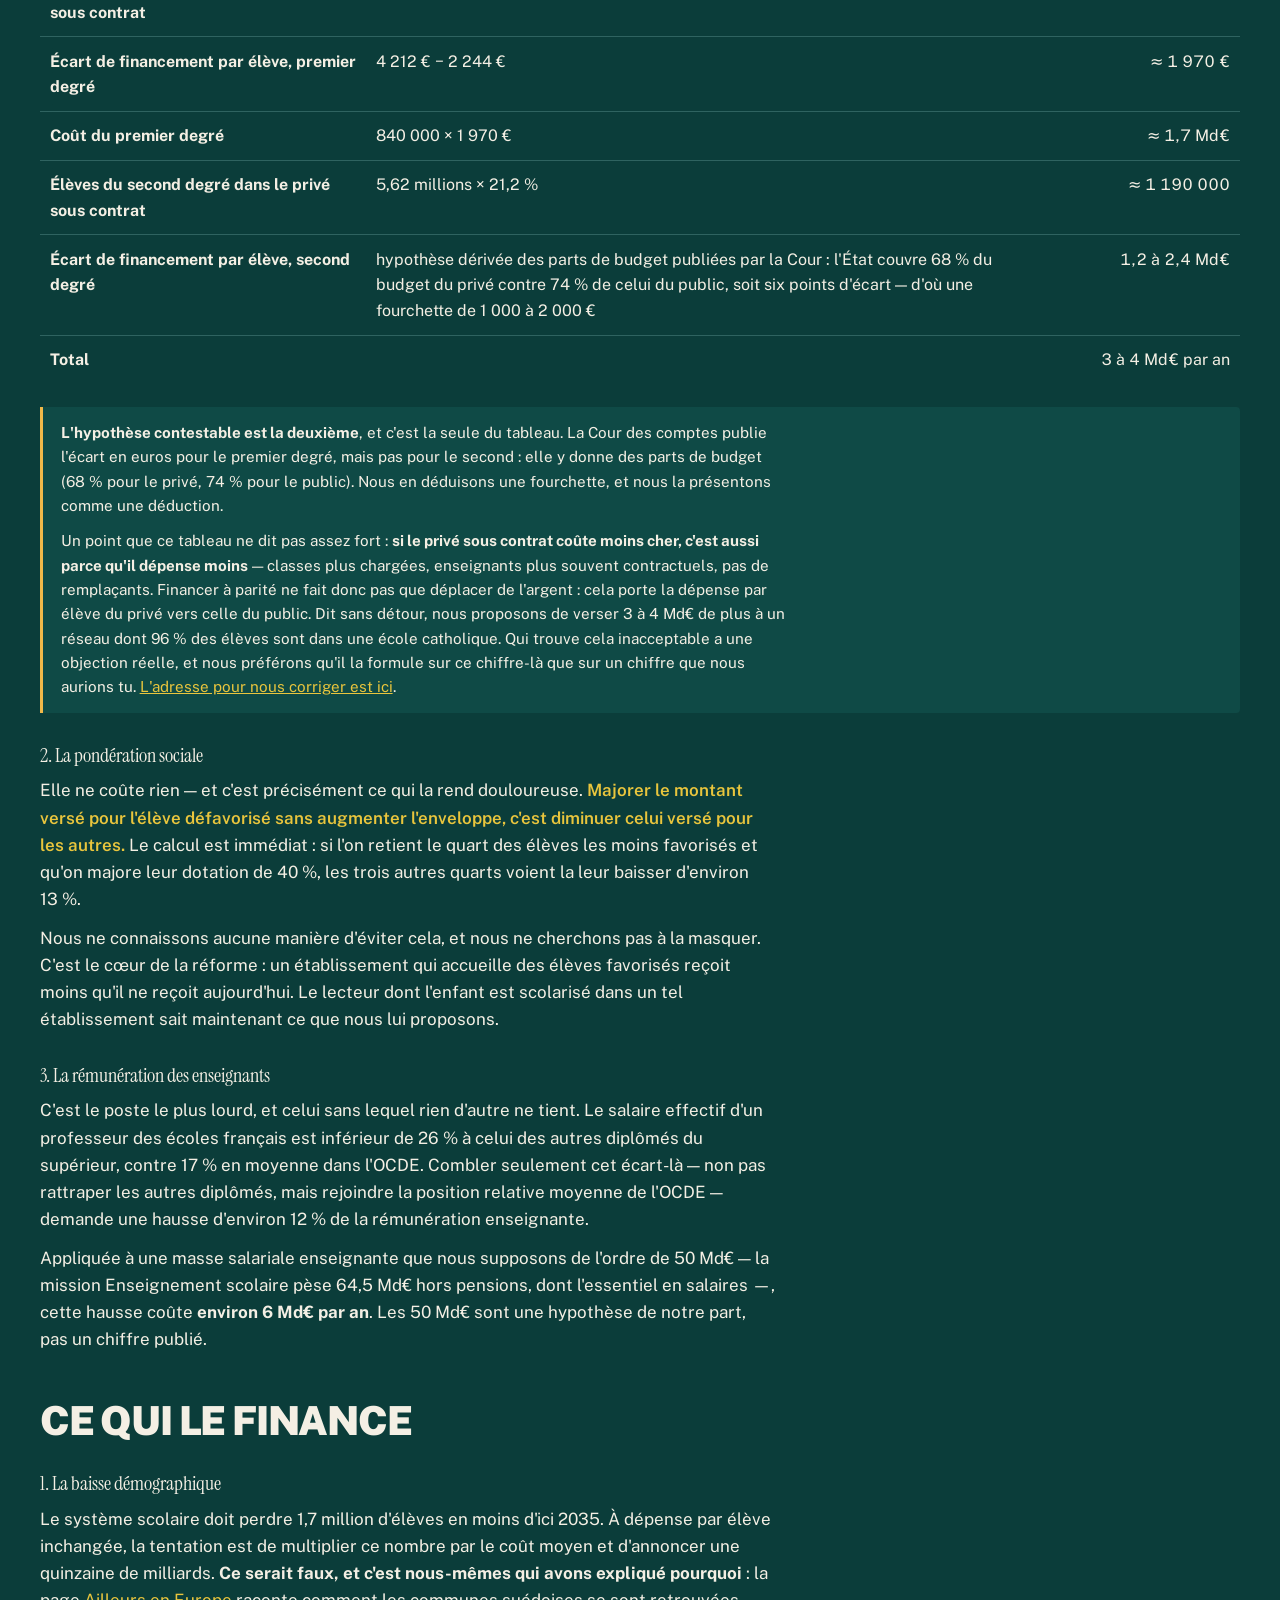
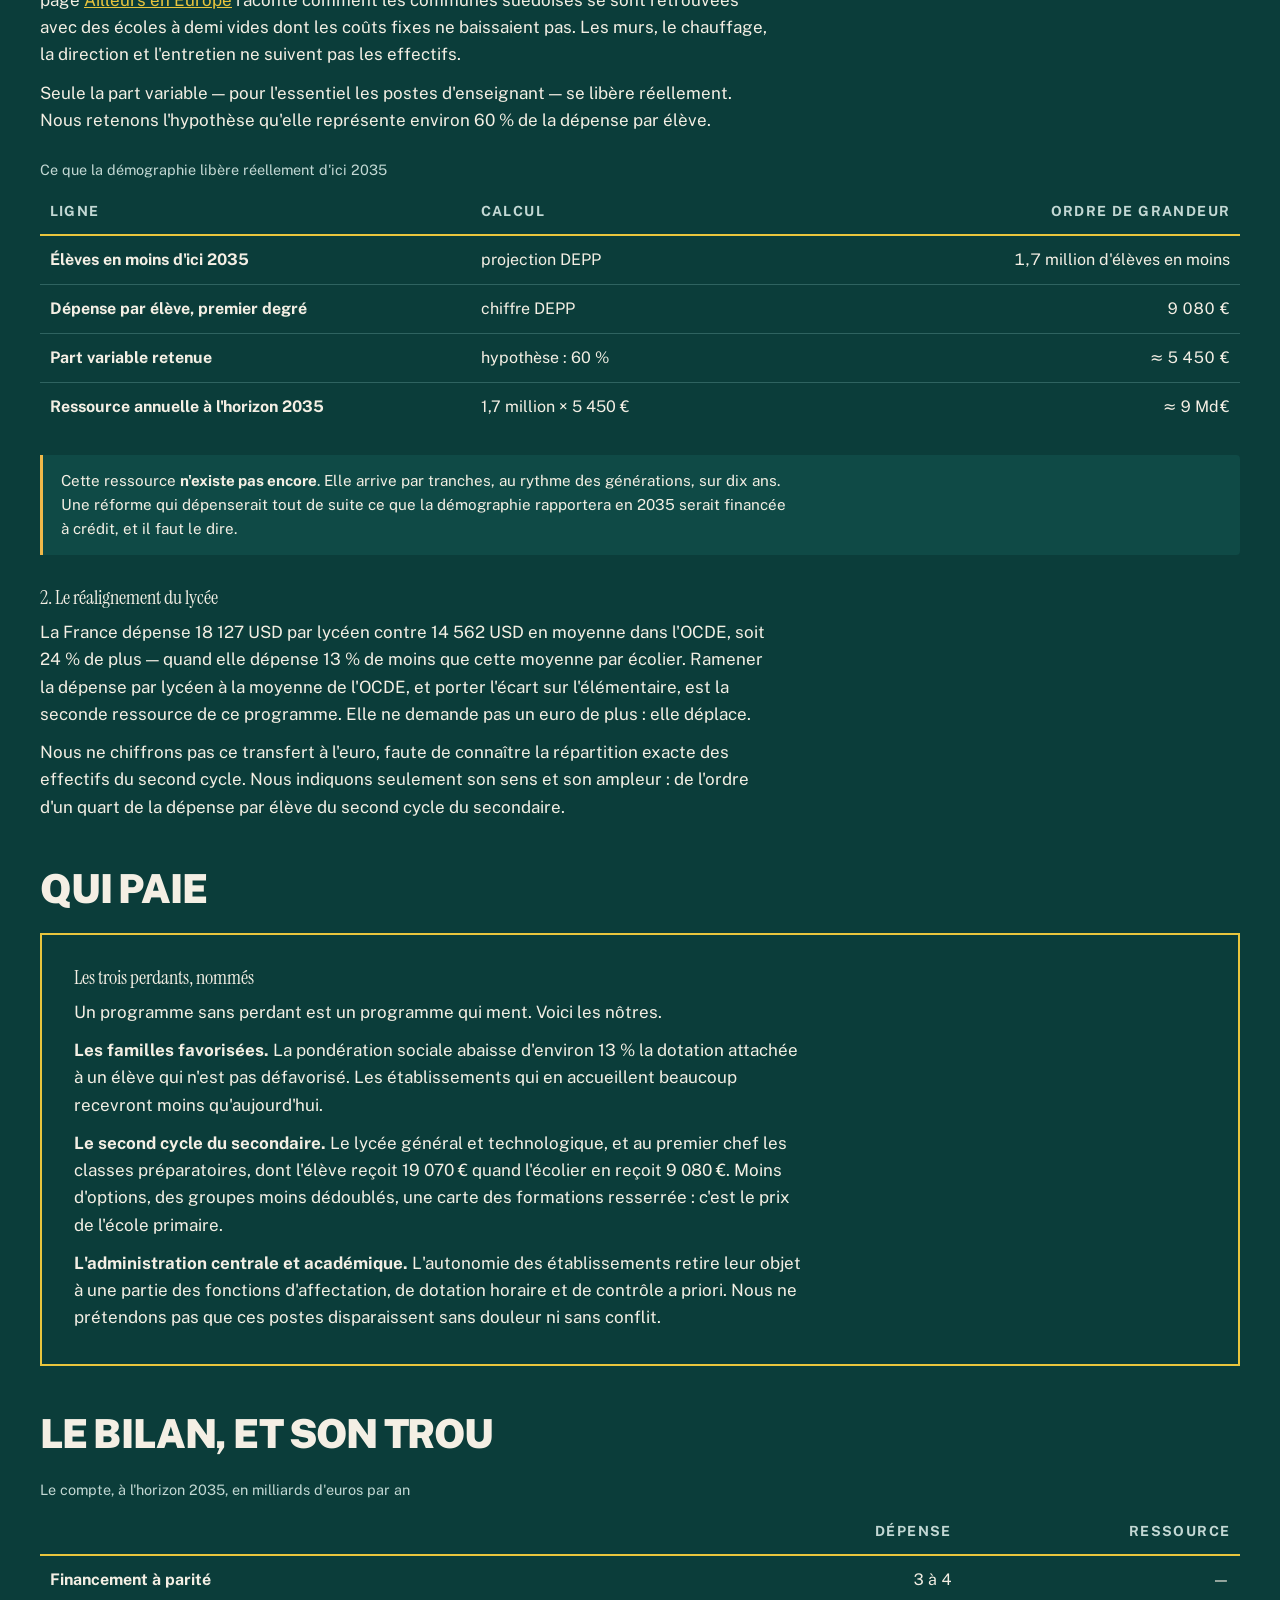
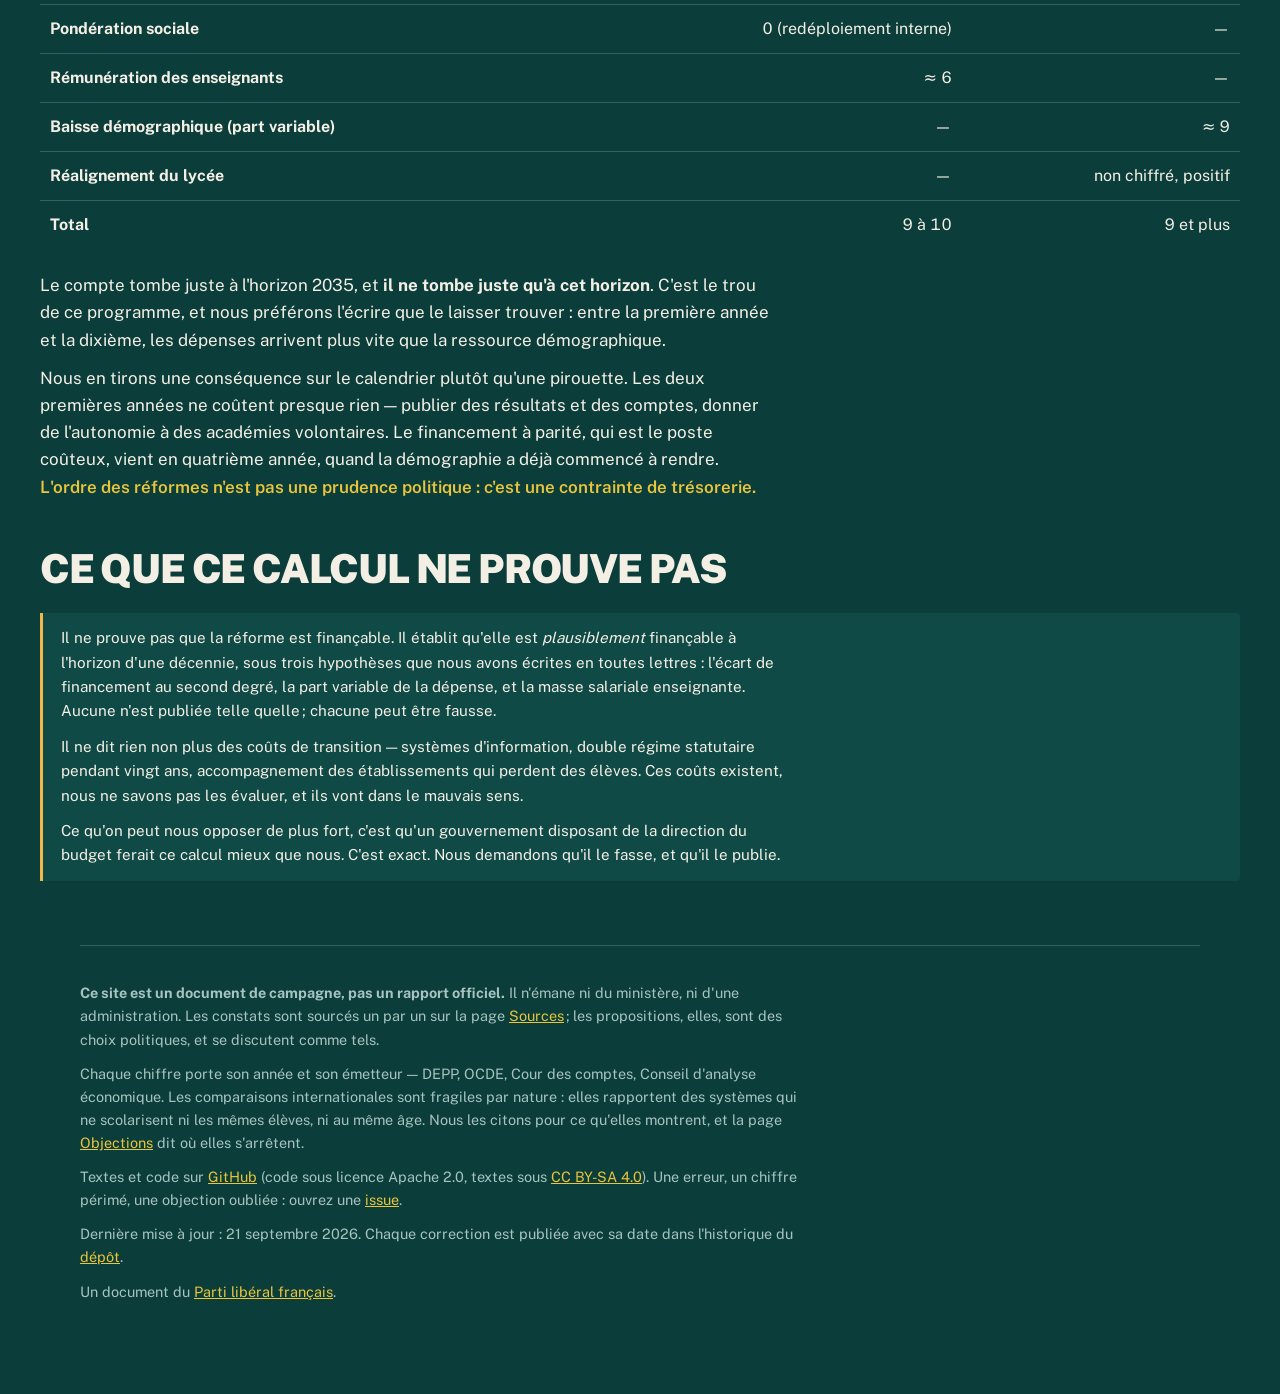
==== commit 4cbc22c0: "Resource le site à la pièce, et corrige six erreurs de plus Recherche complémentaire sur tous les po" ====
--- a/chiffrage.html
+++ b/chiffrage.html
@@ -25,7 +25,7 @@
   <nav aria-label="Navigation principale"><span class="groupe"><span class="etiquette">Le site</span><span class="liens"><a href="index.html">Accueil</a></span></span><span class="groupe"><span class="etiquette">Le constat</span><span class="liens"><a href="resultats.html">Résultats</a><a href="depense.html">Dépense</a><a href="gouvernance.html">Qui décide</a></span></span><span class="groupe"><span class="etiquette">La proposition</span><span class="liens"><a href="proposition.html">La proposition</a><a href="chiffrage.html" aria-current="page">Le chiffrage</a><a href="comparaisons.html">Ailleurs</a></span></span><span class="groupe"><span class="etiquette">La confiance</span><span class="liens"><a href="objections.html">Objections</a><a href="sources.html">Sources</a></span></span></nav>
 </div></header>
 <main id="contenu">
-<div class="affiche"><p class="surtitre">La proposition · le coût</p><h1>Ce que la réforme coûte, et qui le paie.</h1><p class="chapeau">Nous écrivions jusqu'ici que notre proposition tenait à enveloppe constante sans l'avoir démontré. Cette page fait le calcul. Il est grossier, entièrement écrit, et il désigne un perdant — <strong class="cle-texte">sans quoi ce ne serait pas un chiffrage, mais une promesse</strong>.</p></div><nav class="plan" aria-label="Plan de la page"><p class="etiquette">Sur cette page</p><ol><li><a href="#methode">La méthode</a></li><li><a href="#couts">Ce que ça coûte</a></li><li><a href="#ressources">Ce qui le finance</a></li><li><a href="#perdant">Qui paie</a></li><li><a href="#bilan">Le bilan, et son trou</a></li><li><a href="#limites">Ce que ce calcul ne prouve pas</a></li></ol></nav><div class="note entree"><p><strong>La seule page de ce site qui calcule.</strong> Ailleurs, nous ne faisons que citer : les sources publient des agrégats, et recalculer un chiffre qu'on n'a pas produit soi-même donne l'illusion d'un modèle. Ici, il faut bien un modèle. Nous le posons donc à découvert : <strong>chaque entrée est un chiffre sourcé du site, chaque opération est écrite, chaque hypothèse est signalée comme telle</strong>. Un lecteur qui conteste une hypothèse peut refaire le calcul avec la sienne en dix lignes. C'est tout ce qu'on peut demander à un chiffrage d'opposition, qui n'a ni la direction du budget ni les fichiers de paie.</p></div><h2 id="methode">Trois dépenses, deux ressources</h2><p>La proposition engage trois dépenses nouvelles : porter le financement public à parité pour tous les élèves, majorer le montant versé pour l'élève défavorisé, et relever la rémunération des enseignants. Elle dispose de deux ressources : la baisse démographique, et le réalignement de la dépense par lycéen sur ce que font les autres pays.</p><p>Les trois dépenses ne se déploient pas au même rythme, et c'est ce qui rend le calendrier de la page <a href="proposition.html">La proposition</a> aussi important que les montants.</p><h2 id="couts">Ce que ça coûte</h2><h3 class="serif">1. Le financement à parité</h3><p>C'est le poste principal, et le moins discuté par les partisans de la liberté scolaire — qui présentent volontiers leur réforme comme gratuite. Elle ne l'est pas. Aujourd'hui, un élève du privé sous contrat coûte moins à l'État qu'un élève du public : 2 244 € contre 4 212 € dans le premier degré, d'après la Cour des comptes. <strong>Verser le même montant pour tous, c'est combler cet écart, et donc dépenser davantage.</strong></p><div class="defilant"><table><caption><span>Le coût du financement à parité, par an, à la fin du déploiement</span></caption><thead><tr><th class="long" scope="col">Ligne</th><th class="long" scope="col">Calcul</th><th class="nombre" scope="col">Ordre de grandeur</th></tr></thead><tbody><tr><th class="long" scope="row">Élèves du premier degré dans le privé sous contrat</th><td class="long">6,15 millions × 13,6 %</td><td class="nombre">≈ 840 000</td></tr><tr><th class="long" scope="row">Écart de financement par élève, premier degré</th><td class="long">4 212 € − 2 244 €</td><td class="nombre">≈ 1 970 €</td></tr><tr><th class="long" scope="row">Coût du premier degré</th><td class="long">840 000 × 1 970 €</td><td class="nombre">≈ 1,7 Md€</td></tr><tr><th class="long" scope="row">Élèves du second degré dans le privé sous contrat</th><td class="long">5,62 millions × 21,2 %</td><td class="nombre">≈ 1 190 000</td></tr><tr><th class="long" scope="row">Écart de financement par élève, second degré</th><td class="long">hypothèse : de 1 000 à 2 000 €, l'écart relatif étant plus faible qu'au primaire (forfait d'externat)</td><td class="nombre">1,2 à 2,4 Md€</td></tr><tr><th class="long" scope="row">Total</th><td class="long"></td><td class="nombre">3 à 4 Md€ par an</td></tr></tbody></table></div><div class="note vigilance"><p><strong>L'hypothèse contestable est la deuxième.</strong> La Cour des comptes établit l'écart pour le premier degré ; pour le second, nous l'estimons, en nous appuyant sur le fait qu'elle relève des taux de financement public plus proches entre public et privé à ce niveau. Un contradicteur qui dispose du chiffre exact nous corrigera, et il aura raison de le faire : <a href="https://github.com/g-pliberal/education/issues">l'adresse est ici</a>.</p></div><h3 class="serif">2. La pondération sociale</h3><p>Elle ne coûte rien — et c'est précisément ce qui la rend douloureuse. <strong class="cle-texte">Majorer le montant versé pour l'élève défavorisé sans augmenter l'enveloppe, c'est diminuer celui versé pour les autres.</strong> Le calcul est immédiat : si l'on retient le quart des élèves les moins favorisés et qu'on majore leur dotation de 40 %, les trois autres quarts voient la leur baisser d'environ 13 %.</p><p>Nous ne connaissons aucune manière d'éviter cela, et nous ne cherchons pas à la masquer. C'est le cœur de la réforme : un établissement qui accueille des élèves favorisés reçoit moins qu'il ne reçoit aujourd'hui. Le lecteur dont l'enfant est scolarisé dans un tel établissement sait maintenant ce que nous lui proposons.</p><h3 class="serif">3. La rémunération des enseignants</h3><p>C'est le poste le plus lourd, et celui sans lequel rien d'autre ne tient. Le salaire effectif d'un professeur des écoles français est inférieur de 26 % à celui des autres diplômés du supérieur, contre 17 % en moyenne dans l'OCDE. Combler seulement cet écart-là — non pas rattraper les autres diplômés, mais rejoindre la position relative moyenne de l'OCDE — demande une hausse d'environ 12 % de la rémunération enseignante.</p><p>Appliquée à une masse salariale enseignante que nous supposons de l'ordre de 50 Md€ — la mission Enseignement scolaire pèse 64,5 Md€ hors pensions, dont l'essentiel en salaires —, cette hausse coûte <strong>environ 6 Md€ par an</strong>. Les 50 Md€ sont une hypothèse de notre part, pas un chiffre publié.</p><h2 id="ressources">Ce qui le finance</h2><h3 class="serif">1. La baisse démographique</h3><p>Le système scolaire doit perdre 1,7 million d'élèves en moins d'ici 2035. À dépense par élève inchangée, la tentation est de multiplier ce nombre par le coût moyen et d'annoncer une quinzaine de milliards. <strong>Ce serait faux, et c'est nous-mêmes qui avons expliqué pourquoi</strong> : la page <a href="comparaisons.html">Ailleurs en Europe</a> raconte comment les communes suédoises se sont retrouvées avec des écoles à demi vides dont les coûts fixes ne baissaient pas. Les murs, le chauffage, la direction et l'entretien ne suivent pas les effectifs.</p><p>Seule la part variable — pour l'essentiel les postes d'enseignant — se libère réellement. Nous retenons l'hypothèse qu'elle représente environ 60 % de la dépense par élève.</p><div class="defilant"><table><caption><span>Ce que la démographie libère réellement d'ici 2035</span></caption><thead><tr><th class="long" scope="col">Ligne</th><th class="long" scope="col">Calcul</th><th class="nombre" scope="col">Ordre de grandeur</th></tr></thead><tbody><tr><th class="long" scope="row">Élèves en moins d'ici 2035</th><td class="long">projection DEPP</td><td class="nombre">1,7 million d'élèves en moins</td></tr><tr><th class="long" scope="row">Dépense par élève, premier degré</th><td class="long">chiffre DEPP</td><td class="nombre">9 080 €</td></tr><tr><th class="long" scope="row">Part variable retenue</th><td class="long">hypothèse : 60 %</td><td class="nombre">≈ 5 450 €</td></tr><tr><th class="long" scope="row">Ressource annuelle à l'horizon 2035</th><td class="long">1,7 million × 5 450 €</td><td class="nombre">≈ 9 Md€</td></tr></tbody></table></div><div class="note vigilance"><p>Cette ressource <strong>n'existe pas encore</strong>. Elle arrive par tranches, au rythme des générations, sur dix ans. Une réforme qui dépenserait tout de suite ce que la démographie rapportera en 2035 serait financée à crédit, et il faut le dire.</p></div><h3 class="serif">2. Le réalignement du lycée</h3><p>La France dépense 18 127 USD par lycéen contre 14 562 USD en moyenne dans l'OCDE, soit 24 % de plus — quand elle dépense 13 % de moins que cette moyenne par écolier. Ramener la dépense par lycéen à la moyenne de l'OCDE, et porter l'écart sur l'élémentaire, est la seconde ressource de ce programme. Elle ne demande pas un euro de plus : elle déplace.</p><p>Nous ne chiffrons pas ce transfert à l'euro, faute de connaître la répartition exacte des effectifs du second cycle. Nous indiquons seulement son sens et son ampleur : de l'ordre d'un quart de la dépense par élève du second cycle du secondaire.</p><h2 id="perdant">Qui paie</h2><div class="encadre"><h3 class="serif">Les trois perdants, nommés</h3><p>Un programme sans perdant est un programme qui ment. Voici les nôtres.</p><p><strong>Les familles favorisées.</strong> La pondération sociale abaisse d'environ 13 % la dotation attachée à un élève qui n'est pas défavorisé. Les établissements qui en accueillent beaucoup recevront moins qu'aujourd'hui.</p><p><strong>Le second cycle du secondaire.</strong> Le lycée général et technologique, et au premier chef les classes préparatoires, dont l'élève reçoit 19 070 € quand l'écolier en reçoit 9 080 €. Moins d'options, des groupes moins dédoublés, une carte des formations resserrée : c'est le prix de l'école primaire.</p><p><strong>L'administration centrale et académique.</strong> L'autonomie des établissements retire leur objet à une partie des fonctions d'affectation, de dotation horaire et de contrôle a priori. Nous ne prétendons pas que ces postes disparaissent sans douleur ni sans conflit.</p></div><h2 id="bilan">Le bilan, et son trou</h2><div class="defilant"><table><caption><span>Le compte, à l'horizon 2035, en milliards d'euros par an</span></caption><thead><tr><th class="long" scope="col"></th><th class="nombre" scope="col">Dépense</th><th class="nombre" scope="col">Ressource</th></tr></thead><tbody><tr><th class="long" scope="row">Financement à parité</th><td class="nombre">3 à 4</td><td class="nombre">—</td></tr><tr><th class="long" scope="row">Pondération sociale</th><td class="nombre">0 (redéploiement interne)</td><td class="nombre">—</td></tr><tr><th class="long" scope="row">Rémunération des enseignants</th><td class="nombre">≈ 6</td><td class="nombre">—</td></tr><tr><th class="long" scope="row">Baisse démographique (part variable)</th><td class="nombre">—</td><td class="nombre">≈ 9</td></tr><tr><th class="long" scope="row">Réalignement du lycée</th><td class="nombre">—</td><td class="nombre">non chiffré, positif</td></tr><tr><th class="long" scope="row">Total</th><td class="nombre">9 à 10</td><td class="nombre">9 et plus</td></tr></tbody></table></div><p>Le compte tombe juste à l'horizon 2035, et <strong>il ne tombe juste qu'à cet horizon</strong>. C'est le trou de ce programme, et nous préférons l'écrire que le laisser trouver : entre la première année et la dixième, les dépenses arrivent plus vite que la ressource démographique.</p><p>Nous en tirons une conséquence sur le calendrier plutôt qu'une pirouette. Les deux premières années ne coûtent presque rien — publier des résultats et des comptes, donner de l'autonomie à des académies volontaires. Le financement à parité, qui est le poste coûteux, vient en quatrième année, quand la démographie a déjà commencé à rendre. <strong class="cle-texte">L'ordre des réformes n'est pas une prudence politique : c'est une contrainte de trésorerie.</strong></p><h2 id="limites">Ce que ce calcul ne prouve pas</h2><div class="note vigilance"><p>Il ne prouve pas que la réforme est finançable. Il établit qu'elle est <em>plausiblement</em> finançable à l'horizon d'une décennie, sous trois hypothèses que nous avons écrites en toutes lettres : l'écart de financement au second degré, la part variable de la dépense, et la masse salariale enseignante. Aucune n'est publiée telle quelle ; chacune peut être fausse.</p><p>Il ne dit rien non plus des coûts de transition — systèmes d'information, double régime statutaire pendant vingt ans, accompagnement des établissements qui perdent des élèves. Ces coûts existent, nous ne savons pas les évaluer, et ils vont dans le mauvais sens.</p><p>Ce qu'on peut nous opposer de plus fort, c'est qu'un gouvernement disposant de la direction du budget ferait ce calcul mieux que nous. C'est exact. Nous demandons qu'il le fasse, et qu'il le publie.</p></div>
+<div class="affiche"><p class="surtitre">La proposition · le coût</p><h1>Ce que la réforme coûte, et qui le paie.</h1><p class="chapeau">Nous écrivions jusqu'ici que notre proposition tenait à enveloppe constante sans l'avoir démontré. Cette page fait le calcul. Il est grossier, entièrement écrit, et il désigne un perdant — <strong class="cle-texte">sans quoi ce ne serait pas un chiffrage, mais une promesse</strong>.</p></div><nav class="plan" aria-label="Plan de la page"><p class="etiquette">Sur cette page</p><ol><li><a href="#methode">La méthode</a></li><li><a href="#couts">Ce que ça coûte</a></li><li><a href="#ressources">Ce qui le finance</a></li><li><a href="#perdant">Qui paie</a></li><li><a href="#bilan">Le bilan, et son trou</a></li><li><a href="#limites">Ce que ce calcul ne prouve pas</a></li></ol></nav><div class="note entree"><p><strong>La seule page de ce site qui calcule.</strong> Ailleurs, nous ne faisons que citer : les sources publient des agrégats, et recalculer un chiffre qu'on n'a pas produit soi-même donne l'illusion d'un modèle. Ici, il faut bien un modèle. Nous le posons donc à découvert : <strong>chaque entrée est un chiffre sourcé du site, chaque opération est écrite, chaque hypothèse est signalée comme telle</strong>. Un lecteur qui conteste une hypothèse peut refaire le calcul avec la sienne en dix lignes. C'est tout ce qu'on peut demander à un chiffrage d'opposition, qui n'a ni la direction du budget ni les fichiers de paie.</p></div><h2 id="methode">Trois dépenses, deux ressources</h2><p>La proposition engage trois dépenses nouvelles : porter le financement public à parité pour tous les élèves, majorer le montant versé pour l'élève défavorisé, et relever la rémunération des enseignants. Elle dispose de deux ressources : la baisse démographique, et le réalignement de la dépense par lycéen sur ce que font les autres pays.</p><p>Les trois dépenses ne se déploient pas au même rythme, et c'est ce qui rend le calendrier de la page <a href="proposition.html">La proposition</a> aussi important que les montants.</p><h2 id="couts">Ce que ça coûte</h2><h3 class="serif">1. Le financement à parité</h3><p>C'est le poste principal, et le moins discuté par les partisans de la liberté scolaire — qui présentent volontiers leur réforme comme gratuite. Elle ne l'est pas. Aujourd'hui, un élève du privé sous contrat coûte moins à l'État qu'un élève du public : 2 244 € contre 4 212 € dans le premier degré, d'après la Cour des comptes. <strong>Verser le même montant pour tous, c'est combler cet écart, et donc dépenser davantage.</strong></p><div class="defilant"><table><caption><span>Le coût du financement à parité, par an, à la fin du déploiement</span></caption><thead><tr><th class="long" scope="col">Ligne</th><th class="long" scope="col">Calcul</th><th class="nombre" scope="col">Ordre de grandeur</th></tr></thead><tbody><tr><th class="long" scope="row">Élèves du premier degré dans le privé sous contrat</th><td class="long">6,15 millions × 13,6 %</td><td class="nombre">≈ 840 000</td></tr><tr><th class="long" scope="row">Écart de financement par élève, premier degré</th><td class="long">4 212 € − 2 244 €</td><td class="nombre">≈ 1 970 €</td></tr><tr><th class="long" scope="row">Coût du premier degré</th><td class="long">840 000 × 1 970 €</td><td class="nombre">≈ 1,7 Md€</td></tr><tr><th class="long" scope="row">Élèves du second degré dans le privé sous contrat</th><td class="long">5,62 millions × 21,2 %</td><td class="nombre">≈ 1 190 000</td></tr><tr><th class="long" scope="row">Écart de financement par élève, second degré</th><td class="long">hypothèse dérivée des parts de budget publiées par la Cour : l'État couvre 68 % du budget du privé contre 74 % de celui du public, soit six points d'écart — d'où une fourchette de 1 000 à 2 000 €</td><td class="nombre">1,2 à 2,4 Md€</td></tr><tr><th class="long" scope="row">Total</th><td class="long"></td><td class="nombre">3 à 4 Md€ par an</td></tr></tbody></table></div><div class="note vigilance"><p><strong>L'hypothèse contestable est la deuxième</strong>, et c'est la seule du tableau. La Cour des comptes publie l'écart en euros pour le premier degré, mais pas pour le second : elle y donne des parts de budget (68 % pour le privé, 74 % pour le public). Nous en déduisons une fourchette, et nous la présentons comme une déduction.</p><p>Un point que ce tableau ne dit pas assez fort : <strong>si le privé sous contrat coûte moins cher, c'est aussi parce qu'il dépense moins</strong> — classes plus chargées, enseignants plus souvent contractuels, pas de remplaçants. Financer à parité ne fait donc pas que déplacer de l'argent : cela porte la dépense par élève du privé vers celle du public. Dit sans détour, nous proposons de verser 3 à 4 Md€ de plus à un réseau dont 96 % des élèves sont dans une école catholique. Qui trouve cela inacceptable a une objection réelle, et nous préférons qu'il la formule sur ce chiffre-là que sur un chiffre que nous aurions tu. <a href="https://github.com/g-pliberal/education/issues">L'adresse pour nous corriger est ici</a>.</p></div><h3 class="serif">2. La pondération sociale</h3><p>Elle ne coûte rien — et c'est précisément ce qui la rend douloureuse. <strong class="cle-texte">Majorer le montant versé pour l'élève défavorisé sans augmenter l'enveloppe, c'est diminuer celui versé pour les autres.</strong> Le calcul est immédiat : si l'on retient le quart des élèves les moins favorisés et qu'on majore leur dotation de 40 %, les trois autres quarts voient la leur baisser d'environ 13 %.</p><p>Nous ne connaissons aucune manière d'éviter cela, et nous ne cherchons pas à la masquer. C'est le cœur de la réforme : un établissement qui accueille des élèves favorisés reçoit moins qu'il ne reçoit aujourd'hui. Le lecteur dont l'enfant est scolarisé dans un tel établissement sait maintenant ce que nous lui proposons.</p><h3 class="serif">3. La rémunération des enseignants</h3><p>C'est le poste le plus lourd, et celui sans lequel rien d'autre ne tient. Le salaire effectif d'un professeur des écoles français est inférieur de 26 % à celui des autres diplômés du supérieur, contre 17 % en moyenne dans l'OCDE. Combler seulement cet écart-là — non pas rattraper les autres diplômés, mais rejoindre la position relative moyenne de l'OCDE — demande une hausse d'environ 12 % de la rémunération enseignante.</p><p>Appliquée à une masse salariale enseignante que nous supposons de l'ordre de 50 Md€ — la mission Enseignement scolaire pèse 64,5 Md€ hors pensions, dont l'essentiel en salaires —, cette hausse coûte <strong>environ 6 Md€ par an</strong>. Les 50 Md€ sont une hypothèse de notre part, pas un chiffre publié.</p><h2 id="ressources">Ce qui le finance</h2><h3 class="serif">1. La baisse démographique</h3><p>Le système scolaire doit perdre 1,7 million d'élèves en moins d'ici 2035. À dépense par élève inchangée, la tentation est de multiplier ce nombre par le coût moyen et d'annoncer une quinzaine de milliards. <strong>Ce serait faux, et c'est nous-mêmes qui avons expliqué pourquoi</strong> : la page <a href="comparaisons.html">Ailleurs en Europe</a> raconte comment les communes suédoises se sont retrouvées avec des écoles à demi vides dont les coûts fixes ne baissaient pas. Les murs, le chauffage, la direction et l'entretien ne suivent pas les effectifs.</p><p>Seule la part variable — pour l'essentiel les postes d'enseignant — se libère réellement. Nous retenons l'hypothèse qu'elle représente environ 60 % de la dépense par élève.</p><div class="defilant"><table><caption><span>Ce que la démographie libère réellement d'ici 2035</span></caption><thead><tr><th class="long" scope="col">Ligne</th><th class="long" scope="col">Calcul</th><th class="nombre" scope="col">Ordre de grandeur</th></tr></thead><tbody><tr><th class="long" scope="row">Élèves en moins d'ici 2035</th><td class="long">projection DEPP</td><td class="nombre">1,7 million d'élèves en moins</td></tr><tr><th class="long" scope="row">Dépense par élève, premier degré</th><td class="long">chiffre DEPP</td><td class="nombre">9 080 €</td></tr><tr><th class="long" scope="row">Part variable retenue</th><td class="long">hypothèse : 60 %</td><td class="nombre">≈ 5 450 €</td></tr><tr><th class="long" scope="row">Ressource annuelle à l'horizon 2035</th><td class="long">1,7 million × 5 450 €</td><td class="nombre">≈ 9 Md€</td></tr></tbody></table></div><div class="note vigilance"><p>Cette ressource <strong>n'existe pas encore</strong>. Elle arrive par tranches, au rythme des générations, sur dix ans. Une réforme qui dépenserait tout de suite ce que la démographie rapportera en 2035 serait financée à crédit, et il faut le dire.</p></div><h3 class="serif">2. Le réalignement du lycée</h3><p>La France dépense 18 127 USD par lycéen contre 14 562 USD en moyenne dans l'OCDE, soit 24 % de plus — quand elle dépense 13 % de moins que cette moyenne par écolier. Ramener la dépense par lycéen à la moyenne de l'OCDE, et porter l'écart sur l'élémentaire, est la seconde ressource de ce programme. Elle ne demande pas un euro de plus : elle déplace.</p><p>Nous ne chiffrons pas ce transfert à l'euro, faute de connaître la répartition exacte des effectifs du second cycle. Nous indiquons seulement son sens et son ampleur : de l'ordre d'un quart de la dépense par élève du second cycle du secondaire.</p><h2 id="perdant">Qui paie</h2><div class="encadre"><h3 class="serif">Les trois perdants, nommés</h3><p>Un programme sans perdant est un programme qui ment. Voici les nôtres.</p><p><strong>Les familles favorisées.</strong> La pondération sociale abaisse d'environ 13 % la dotation attachée à un élève qui n'est pas défavorisé. Les établissements qui en accueillent beaucoup recevront moins qu'aujourd'hui.</p><p><strong>Le second cycle du secondaire.</strong> Le lycée général et technologique, et au premier chef les classes préparatoires, dont l'élève reçoit 19 070 € quand l'écolier en reçoit 9 080 €. Moins d'options, des groupes moins dédoublés, une carte des formations resserrée : c'est le prix de l'école primaire.</p><p><strong>L'administration centrale et académique.</strong> L'autonomie des établissements retire leur objet à une partie des fonctions d'affectation, de dotation horaire et de contrôle a priori. Nous ne prétendons pas que ces postes disparaissent sans douleur ni sans conflit.</p></div><h2 id="bilan">Le bilan, et son trou</h2><div class="defilant"><table><caption><span>Le compte, à l'horizon 2035, en milliards d'euros par an</span></caption><thead><tr><th class="long" scope="col"></th><th class="nombre" scope="col">Dépense</th><th class="nombre" scope="col">Ressource</th></tr></thead><tbody><tr><th class="long" scope="row">Financement à parité</th><td class="nombre">3 à 4</td><td class="nombre">—</td></tr><tr><th class="long" scope="row">Pondération sociale</th><td class="nombre">0 (redéploiement interne)</td><td class="nombre">—</td></tr><tr><th class="long" scope="row">Rémunération des enseignants</th><td class="nombre">≈ 6</td><td class="nombre">—</td></tr><tr><th class="long" scope="row">Baisse démographique (part variable)</th><td class="nombre">—</td><td class="nombre">≈ 9</td></tr><tr><th class="long" scope="row">Réalignement du lycée</th><td class="nombre">—</td><td class="nombre">non chiffré, positif</td></tr><tr><th class="long" scope="row">Total</th><td class="nombre">9 à 10</td><td class="nombre">9 et plus</td></tr></tbody></table></div><p>Le compte tombe juste à l'horizon 2035, et <strong>il ne tombe juste qu'à cet horizon</strong>. C'est le trou de ce programme, et nous préférons l'écrire que le laisser trouver : entre la première année et la dixième, les dépenses arrivent plus vite que la ressource démographique.</p><p>Nous en tirons une conséquence sur le calendrier plutôt qu'une pirouette. Les deux premières années ne coûtent presque rien — publier des résultats et des comptes, donner de l'autonomie à des académies volontaires. Le financement à parité, qui est le poste coûteux, vient en quatrième année, quand la démographie a déjà commencé à rendre. <strong class="cle-texte">L'ordre des réformes n'est pas une prudence politique : c'est une contrainte de trésorerie.</strong></p><h2 id="limites">Ce que ce calcul ne prouve pas</h2><div class="note vigilance"><p>Il ne prouve pas que la réforme est finançable. Il établit qu'elle est <em>plausiblement</em> finançable à l'horizon d'une décennie, sous trois hypothèses que nous avons écrites en toutes lettres : l'écart de financement au second degré, la part variable de la dépense, et la masse salariale enseignante. Aucune n'est publiée telle quelle ; chacune peut être fausse.</p><p>Il ne dit rien non plus des coûts de transition — systèmes d'information, double régime statutaire pendant vingt ans, accompagnement des établissements qui perdent des élèves. Ces coûts existent, nous ne savons pas les évaluer, et ils vont dans le mauvais sens.</p><p>Ce qu'on peut nous opposer de plus fort, c'est qu'un gouvernement disposant de la direction du budget ferait ce calcul mieux que nous. C'est exact. Nous demandons qu'il le fasse, et qu'il le publie.</p></div>
 <footer>
   <p><strong>Ce site est un document de campagne, pas un rapport officiel.</strong>
   Il n'émane ni du ministère, ni d'une administration. Les constats sont
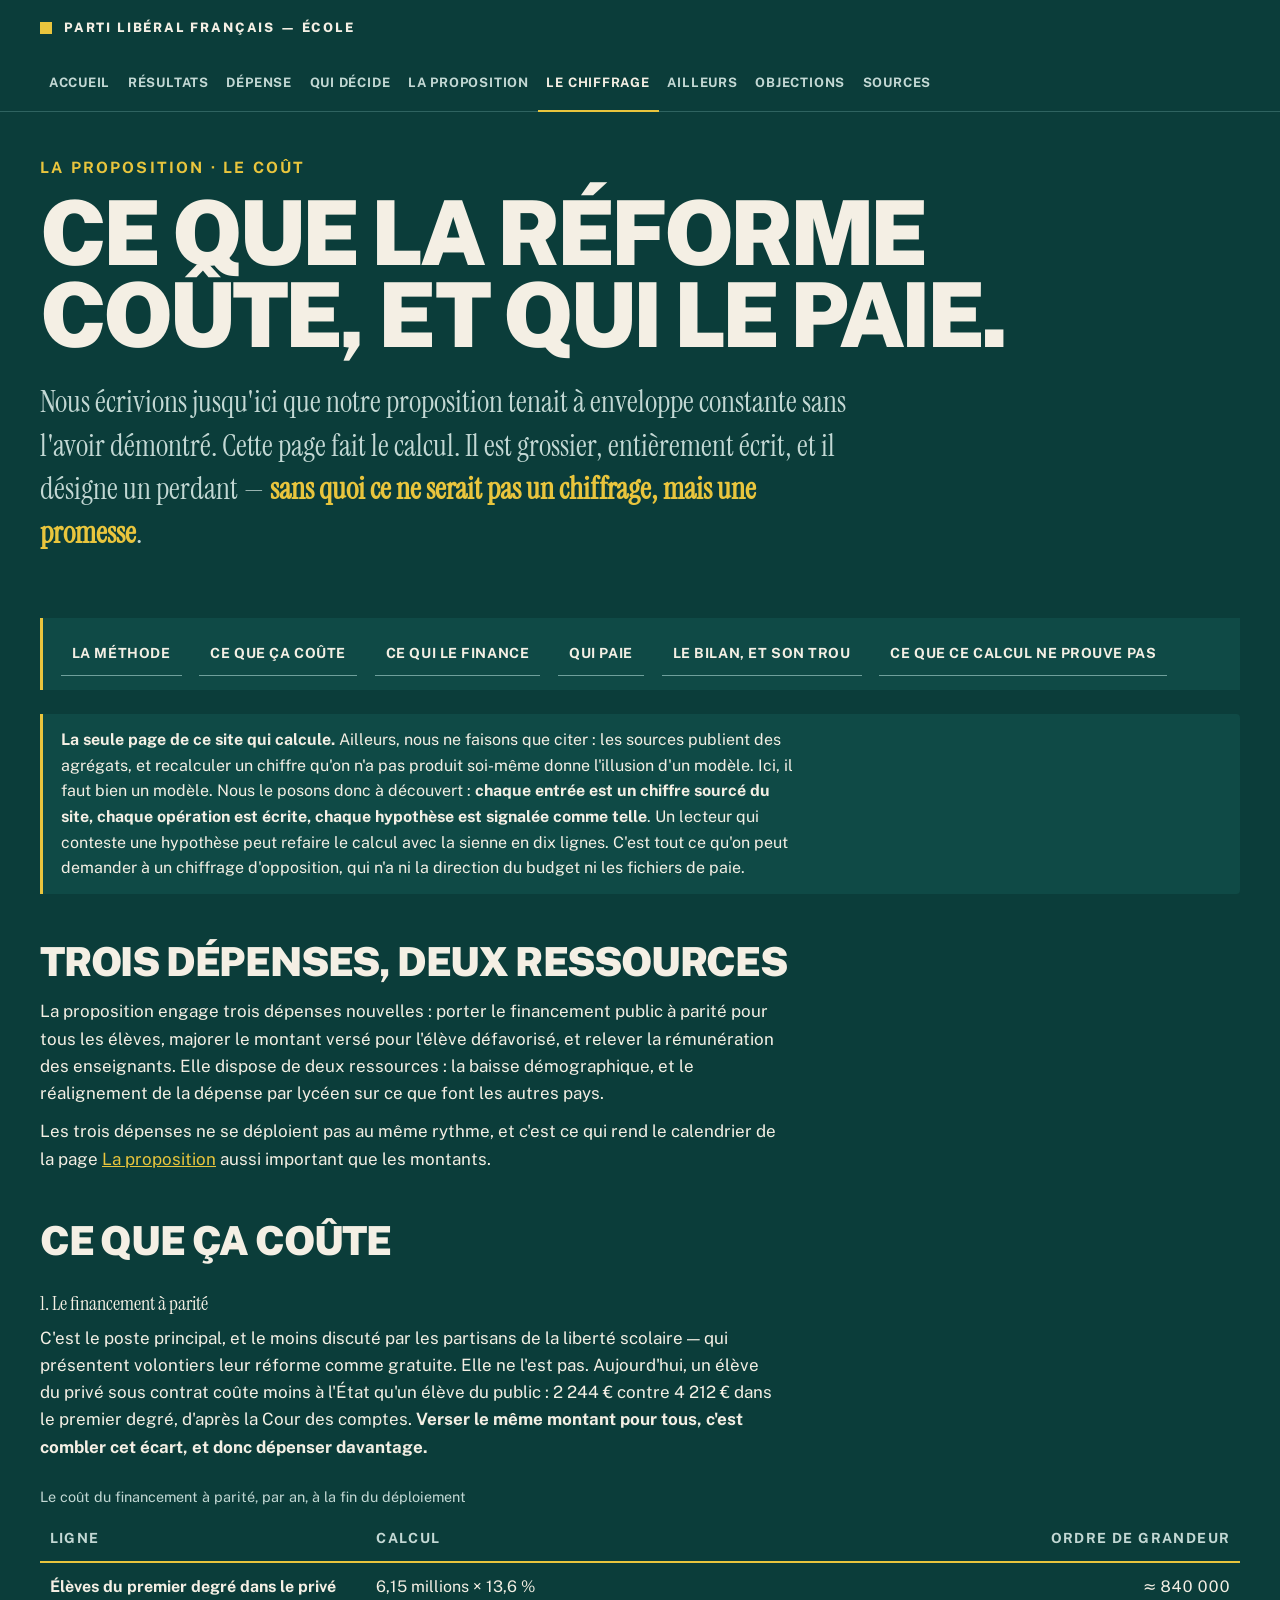
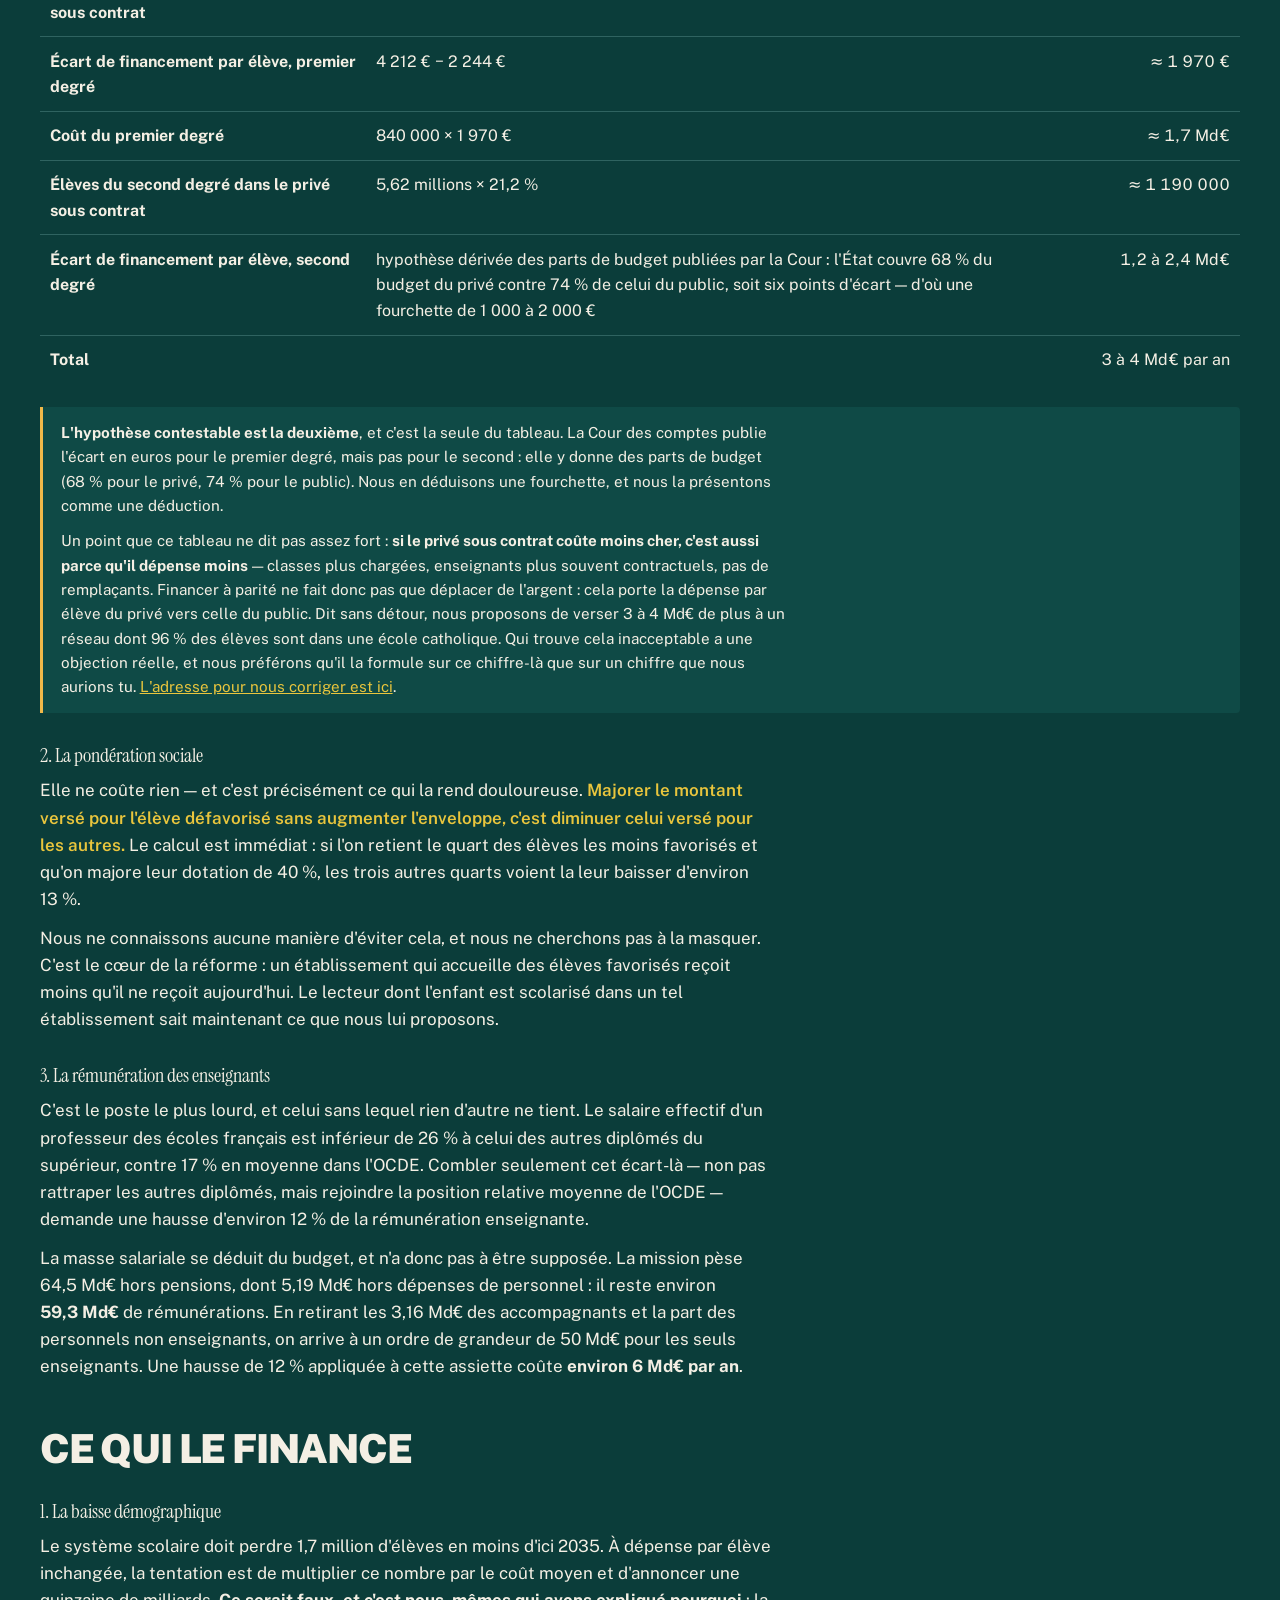
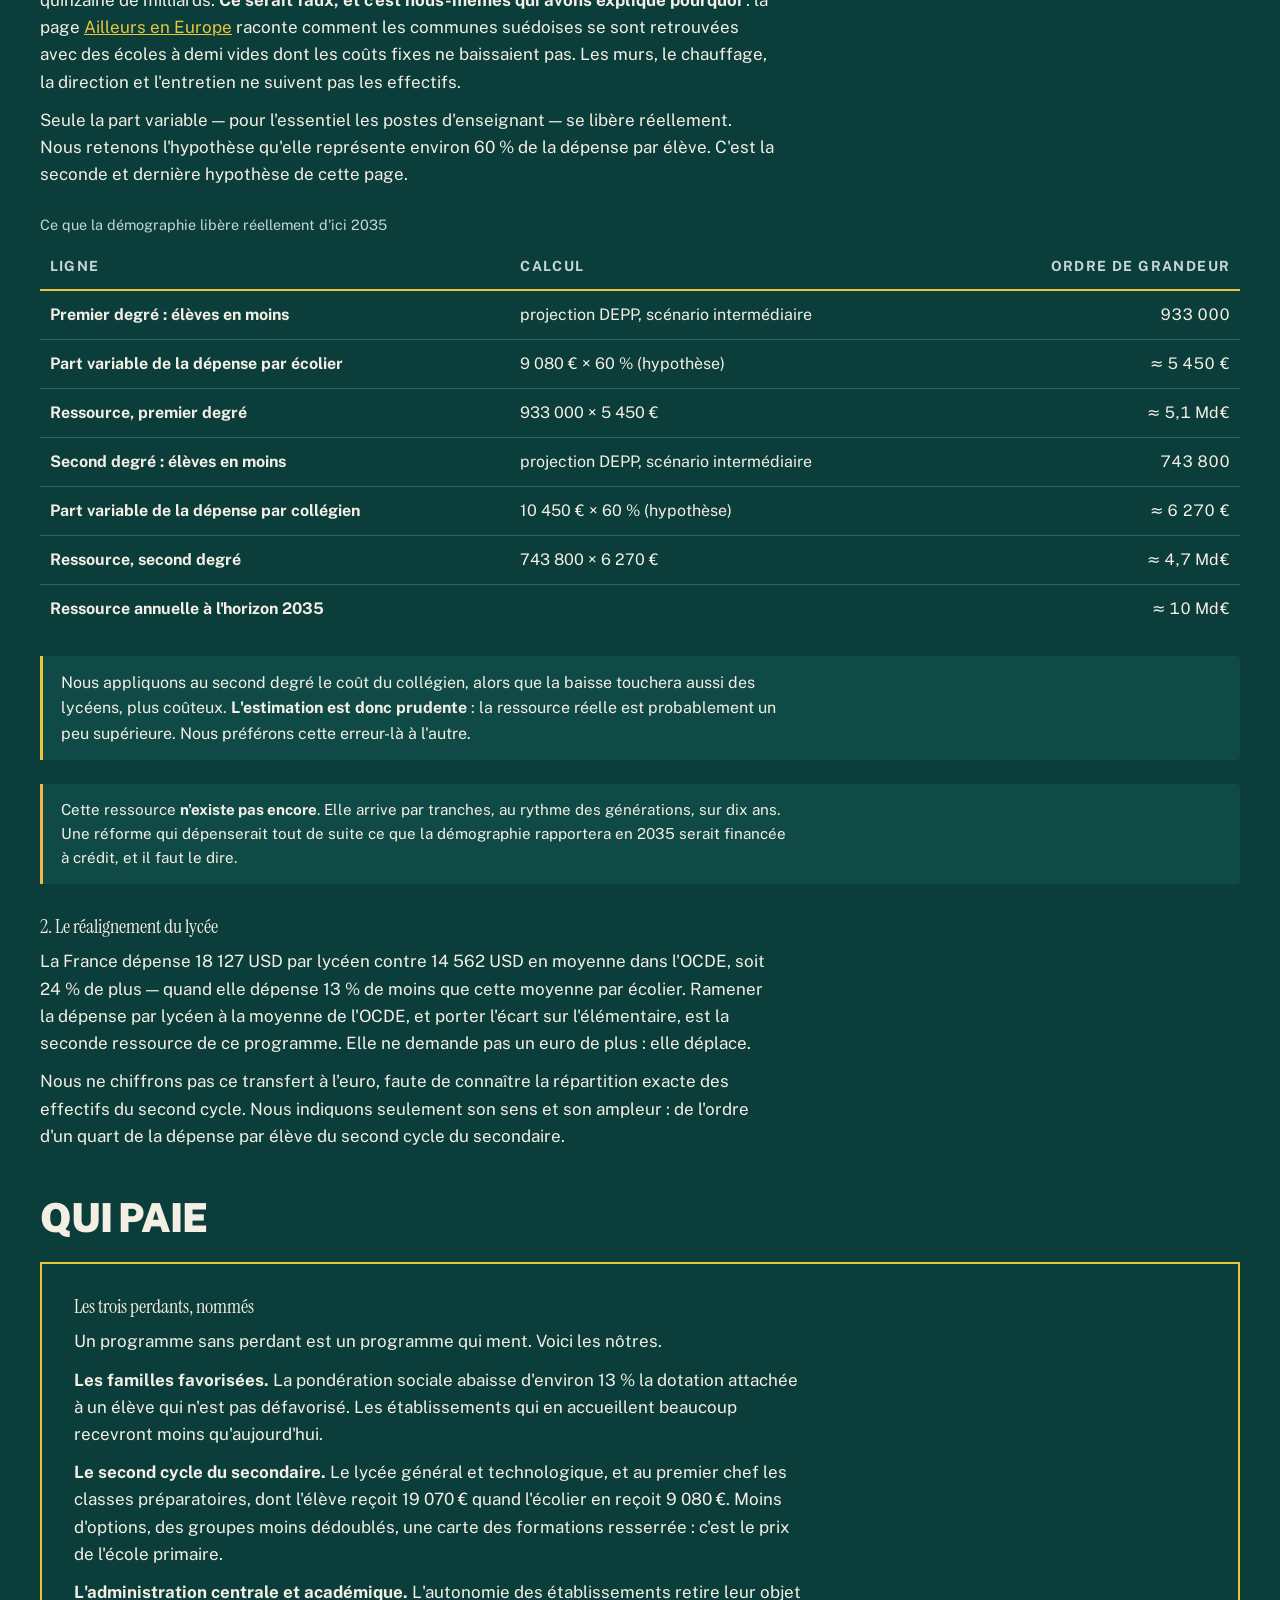
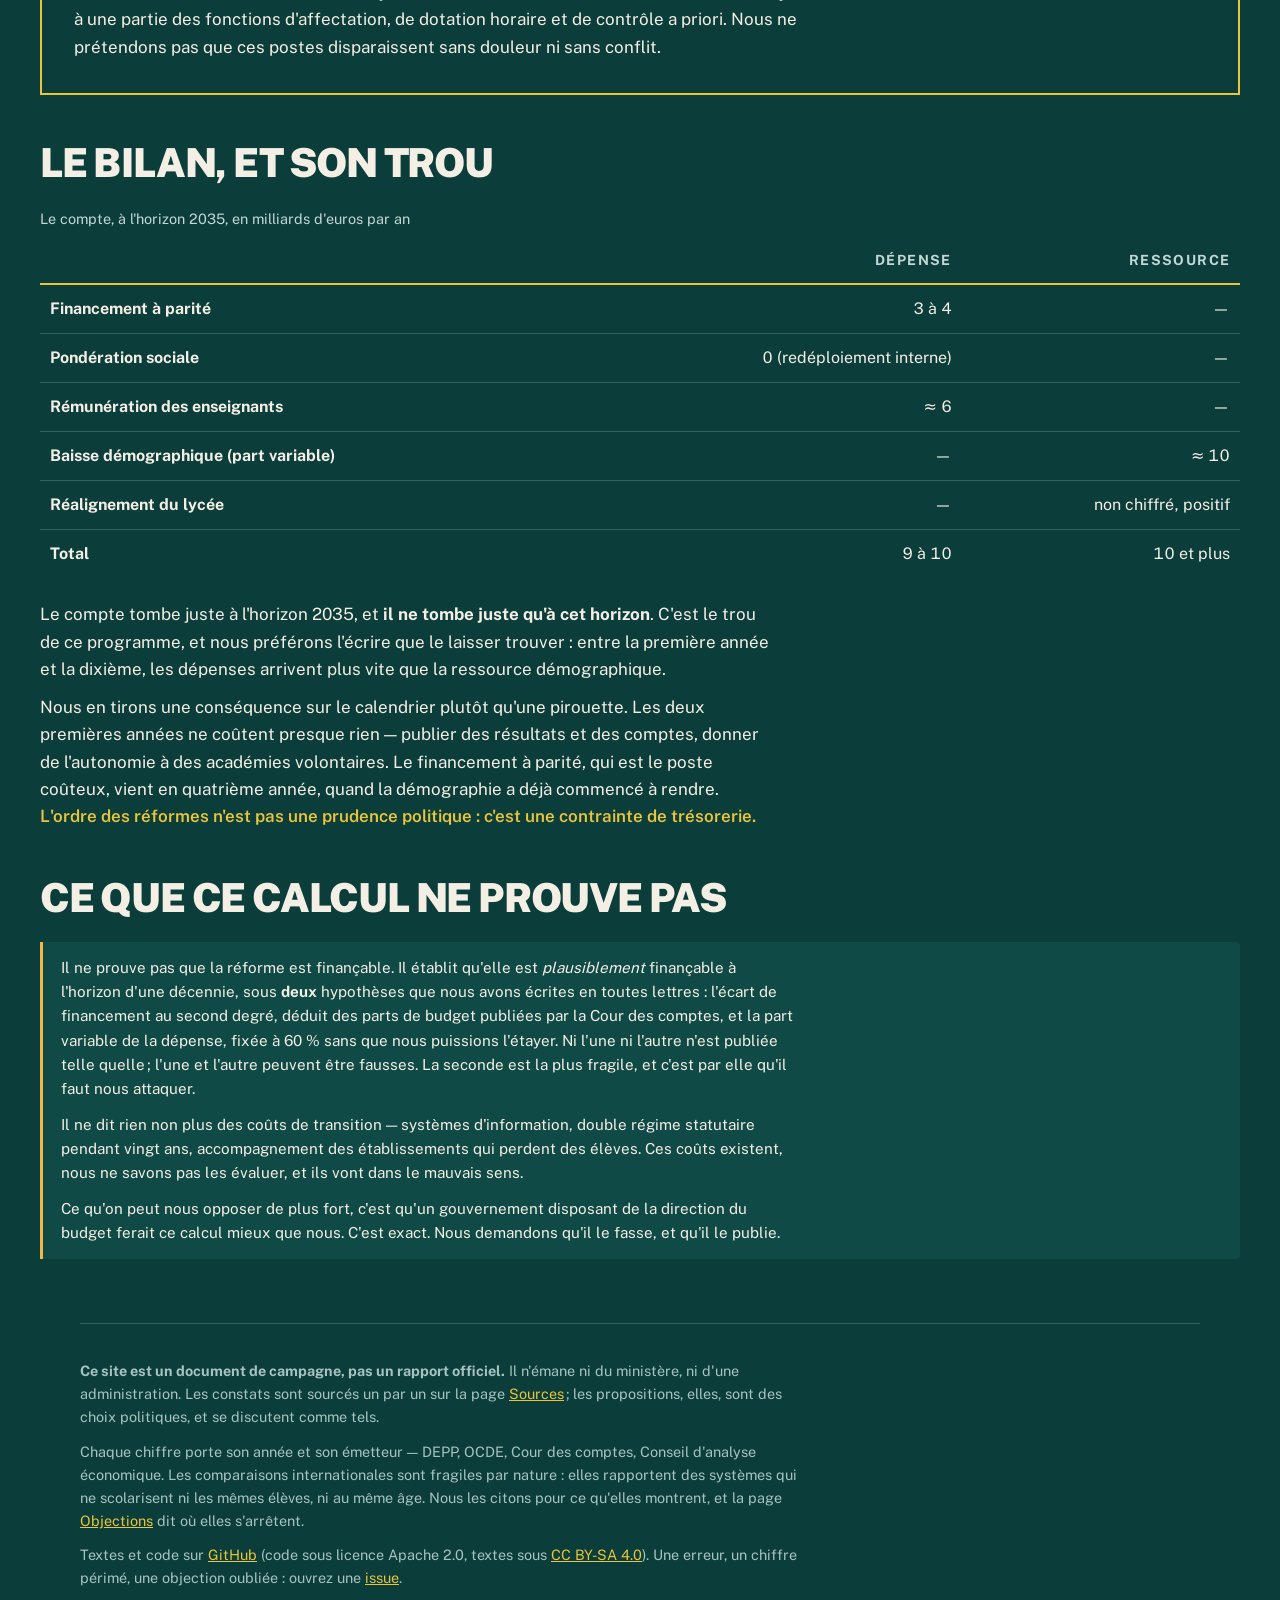
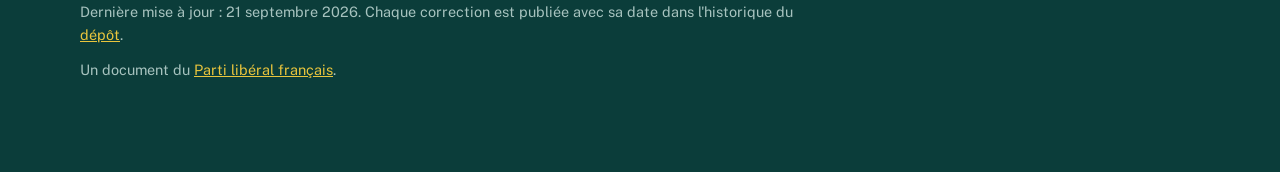
==== commit 461190af: "Vérifie les chiffres à la source, et réduit le chiffrage à deux hypothèses Cette passe ne cherchait " ====
--- a/chiffrage.html
+++ b/chiffrage.html
@@ -25,7 +25,7 @@
   <nav aria-label="Navigation principale"><span class="groupe"><span class="etiquette">Le site</span><span class="liens"><a href="index.html">Accueil</a></span></span><span class="groupe"><span class="etiquette">Le constat</span><span class="liens"><a href="resultats.html">Résultats</a><a href="depense.html">Dépense</a><a href="gouvernance.html">Qui décide</a></span></span><span class="groupe"><span class="etiquette">La proposition</span><span class="liens"><a href="proposition.html">La proposition</a><a href="chiffrage.html" aria-current="page">Le chiffrage</a><a href="comparaisons.html">Ailleurs</a></span></span><span class="groupe"><span class="etiquette">La confiance</span><span class="liens"><a href="objections.html">Objections</a><a href="sources.html">Sources</a></span></span></nav>
 </div></header>
 <main id="contenu">
-<div class="affiche"><p class="surtitre">La proposition · le coût</p><h1>Ce que la réforme coûte, et qui le paie.</h1><p class="chapeau">Nous écrivions jusqu'ici que notre proposition tenait à enveloppe constante sans l'avoir démontré. Cette page fait le calcul. Il est grossier, entièrement écrit, et il désigne un perdant — <strong class="cle-texte">sans quoi ce ne serait pas un chiffrage, mais une promesse</strong>.</p></div><nav class="plan" aria-label="Plan de la page"><p class="etiquette">Sur cette page</p><ol><li><a href="#methode">La méthode</a></li><li><a href="#couts">Ce que ça coûte</a></li><li><a href="#ressources">Ce qui le finance</a></li><li><a href="#perdant">Qui paie</a></li><li><a href="#bilan">Le bilan, et son trou</a></li><li><a href="#limites">Ce que ce calcul ne prouve pas</a></li></ol></nav><div class="note entree"><p><strong>La seule page de ce site qui calcule.</strong> Ailleurs, nous ne faisons que citer : les sources publient des agrégats, et recalculer un chiffre qu'on n'a pas produit soi-même donne l'illusion d'un modèle. Ici, il faut bien un modèle. Nous le posons donc à découvert : <strong>chaque entrée est un chiffre sourcé du site, chaque opération est écrite, chaque hypothèse est signalée comme telle</strong>. Un lecteur qui conteste une hypothèse peut refaire le calcul avec la sienne en dix lignes. C'est tout ce qu'on peut demander à un chiffrage d'opposition, qui n'a ni la direction du budget ni les fichiers de paie.</p></div><h2 id="methode">Trois dépenses, deux ressources</h2><p>La proposition engage trois dépenses nouvelles : porter le financement public à parité pour tous les élèves, majorer le montant versé pour l'élève défavorisé, et relever la rémunération des enseignants. Elle dispose de deux ressources : la baisse démographique, et le réalignement de la dépense par lycéen sur ce que font les autres pays.</p><p>Les trois dépenses ne se déploient pas au même rythme, et c'est ce qui rend le calendrier de la page <a href="proposition.html">La proposition</a> aussi important que les montants.</p><h2 id="couts">Ce que ça coûte</h2><h3 class="serif">1. Le financement à parité</h3><p>C'est le poste principal, et le moins discuté par les partisans de la liberté scolaire — qui présentent volontiers leur réforme comme gratuite. Elle ne l'est pas. Aujourd'hui, un élève du privé sous contrat coûte moins à l'État qu'un élève du public : 2 244 € contre 4 212 € dans le premier degré, d'après la Cour des comptes. <strong>Verser le même montant pour tous, c'est combler cet écart, et donc dépenser davantage.</strong></p><div class="defilant"><table><caption><span>Le coût du financement à parité, par an, à la fin du déploiement</span></caption><thead><tr><th class="long" scope="col">Ligne</th><th class="long" scope="col">Calcul</th><th class="nombre" scope="col">Ordre de grandeur</th></tr></thead><tbody><tr><th class="long" scope="row">Élèves du premier degré dans le privé sous contrat</th><td class="long">6,15 millions × 13,6 %</td><td class="nombre">≈ 840 000</td></tr><tr><th class="long" scope="row">Écart de financement par élève, premier degré</th><td class="long">4 212 € − 2 244 €</td><td class="nombre">≈ 1 970 €</td></tr><tr><th class="long" scope="row">Coût du premier degré</th><td class="long">840 000 × 1 970 €</td><td class="nombre">≈ 1,7 Md€</td></tr><tr><th class="long" scope="row">Élèves du second degré dans le privé sous contrat</th><td class="long">5,62 millions × 21,2 %</td><td class="nombre">≈ 1 190 000</td></tr><tr><th class="long" scope="row">Écart de financement par élève, second degré</th><td class="long">hypothèse dérivée des parts de budget publiées par la Cour : l'État couvre 68 % du budget du privé contre 74 % de celui du public, soit six points d'écart — d'où une fourchette de 1 000 à 2 000 €</td><td class="nombre">1,2 à 2,4 Md€</td></tr><tr><th class="long" scope="row">Total</th><td class="long"></td><td class="nombre">3 à 4 Md€ par an</td></tr></tbody></table></div><div class="note vigilance"><p><strong>L'hypothèse contestable est la deuxième</strong>, et c'est la seule du tableau. La Cour des comptes publie l'écart en euros pour le premier degré, mais pas pour le second : elle y donne des parts de budget (68 % pour le privé, 74 % pour le public). Nous en déduisons une fourchette, et nous la présentons comme une déduction.</p><p>Un point que ce tableau ne dit pas assez fort : <strong>si le privé sous contrat coûte moins cher, c'est aussi parce qu'il dépense moins</strong> — classes plus chargées, enseignants plus souvent contractuels, pas de remplaçants. Financer à parité ne fait donc pas que déplacer de l'argent : cela porte la dépense par élève du privé vers celle du public. Dit sans détour, nous proposons de verser 3 à 4 Md€ de plus à un réseau dont 96 % des élèves sont dans une école catholique. Qui trouve cela inacceptable a une objection réelle, et nous préférons qu'il la formule sur ce chiffre-là que sur un chiffre que nous aurions tu. <a href="https://github.com/g-pliberal/education/issues">L'adresse pour nous corriger est ici</a>.</p></div><h3 class="serif">2. La pondération sociale</h3><p>Elle ne coûte rien — et c'est précisément ce qui la rend douloureuse. <strong class="cle-texte">Majorer le montant versé pour l'élève défavorisé sans augmenter l'enveloppe, c'est diminuer celui versé pour les autres.</strong> Le calcul est immédiat : si l'on retient le quart des élèves les moins favorisés et qu'on majore leur dotation de 40 %, les trois autres quarts voient la leur baisser d'environ 13 %.</p><p>Nous ne connaissons aucune manière d'éviter cela, et nous ne cherchons pas à la masquer. C'est le cœur de la réforme : un établissement qui accueille des élèves favorisés reçoit moins qu'il ne reçoit aujourd'hui. Le lecteur dont l'enfant est scolarisé dans un tel établissement sait maintenant ce que nous lui proposons.</p><h3 class="serif">3. La rémunération des enseignants</h3><p>C'est le poste le plus lourd, et celui sans lequel rien d'autre ne tient. Le salaire effectif d'un professeur des écoles français est inférieur de 26 % à celui des autres diplômés du supérieur, contre 17 % en moyenne dans l'OCDE. Combler seulement cet écart-là — non pas rattraper les autres diplômés, mais rejoindre la position relative moyenne de l'OCDE — demande une hausse d'environ 12 % de la rémunération enseignante.</p><p>Appliquée à une masse salariale enseignante que nous supposons de l'ordre de 50 Md€ — la mission Enseignement scolaire pèse 64,5 Md€ hors pensions, dont l'essentiel en salaires —, cette hausse coûte <strong>environ 6 Md€ par an</strong>. Les 50 Md€ sont une hypothèse de notre part, pas un chiffre publié.</p><h2 id="ressources">Ce qui le finance</h2><h3 class="serif">1. La baisse démographique</h3><p>Le système scolaire doit perdre 1,7 million d'élèves en moins d'ici 2035. À dépense par élève inchangée, la tentation est de multiplier ce nombre par le coût moyen et d'annoncer une quinzaine de milliards. <strong>Ce serait faux, et c'est nous-mêmes qui avons expliqué pourquoi</strong> : la page <a href="comparaisons.html">Ailleurs en Europe</a> raconte comment les communes suédoises se sont retrouvées avec des écoles à demi vides dont les coûts fixes ne baissaient pas. Les murs, le chauffage, la direction et l'entretien ne suivent pas les effectifs.</p><p>Seule la part variable — pour l'essentiel les postes d'enseignant — se libère réellement. Nous retenons l'hypothèse qu'elle représente environ 60 % de la dépense par élève.</p><div class="defilant"><table><caption><span>Ce que la démographie libère réellement d'ici 2035</span></caption><thead><tr><th class="long" scope="col">Ligne</th><th class="long" scope="col">Calcul</th><th class="nombre" scope="col">Ordre de grandeur</th></tr></thead><tbody><tr><th class="long" scope="row">Élèves en moins d'ici 2035</th><td class="long">projection DEPP</td><td class="nombre">1,7 million d'élèves en moins</td></tr><tr><th class="long" scope="row">Dépense par élève, premier degré</th><td class="long">chiffre DEPP</td><td class="nombre">9 080 €</td></tr><tr><th class="long" scope="row">Part variable retenue</th><td class="long">hypothèse : 60 %</td><td class="nombre">≈ 5 450 €</td></tr><tr><th class="long" scope="row">Ressource annuelle à l'horizon 2035</th><td class="long">1,7 million × 5 450 €</td><td class="nombre">≈ 9 Md€</td></tr></tbody></table></div><div class="note vigilance"><p>Cette ressource <strong>n'existe pas encore</strong>. Elle arrive par tranches, au rythme des générations, sur dix ans. Une réforme qui dépenserait tout de suite ce que la démographie rapportera en 2035 serait financée à crédit, et il faut le dire.</p></div><h3 class="serif">2. Le réalignement du lycée</h3><p>La France dépense 18 127 USD par lycéen contre 14 562 USD en moyenne dans l'OCDE, soit 24 % de plus — quand elle dépense 13 % de moins que cette moyenne par écolier. Ramener la dépense par lycéen à la moyenne de l'OCDE, et porter l'écart sur l'élémentaire, est la seconde ressource de ce programme. Elle ne demande pas un euro de plus : elle déplace.</p><p>Nous ne chiffrons pas ce transfert à l'euro, faute de connaître la répartition exacte des effectifs du second cycle. Nous indiquons seulement son sens et son ampleur : de l'ordre d'un quart de la dépense par élève du second cycle du secondaire.</p><h2 id="perdant">Qui paie</h2><div class="encadre"><h3 class="serif">Les trois perdants, nommés</h3><p>Un programme sans perdant est un programme qui ment. Voici les nôtres.</p><p><strong>Les familles favorisées.</strong> La pondération sociale abaisse d'environ 13 % la dotation attachée à un élève qui n'est pas défavorisé. Les établissements qui en accueillent beaucoup recevront moins qu'aujourd'hui.</p><p><strong>Le second cycle du secondaire.</strong> Le lycée général et technologique, et au premier chef les classes préparatoires, dont l'élève reçoit 19 070 € quand l'écolier en reçoit 9 080 €. Moins d'options, des groupes moins dédoublés, une carte des formations resserrée : c'est le prix de l'école primaire.</p><p><strong>L'administration centrale et académique.</strong> L'autonomie des établissements retire leur objet à une partie des fonctions d'affectation, de dotation horaire et de contrôle a priori. Nous ne prétendons pas que ces postes disparaissent sans douleur ni sans conflit.</p></div><h2 id="bilan">Le bilan, et son trou</h2><div class="defilant"><table><caption><span>Le compte, à l'horizon 2035, en milliards d'euros par an</span></caption><thead><tr><th class="long" scope="col"></th><th class="nombre" scope="col">Dépense</th><th class="nombre" scope="col">Ressource</th></tr></thead><tbody><tr><th class="long" scope="row">Financement à parité</th><td class="nombre">3 à 4</td><td class="nombre">—</td></tr><tr><th class="long" scope="row">Pondération sociale</th><td class="nombre">0 (redéploiement interne)</td><td class="nombre">—</td></tr><tr><th class="long" scope="row">Rémunération des enseignants</th><td class="nombre">≈ 6</td><td class="nombre">—</td></tr><tr><th class="long" scope="row">Baisse démographique (part variable)</th><td class="nombre">—</td><td class="nombre">≈ 9</td></tr><tr><th class="long" scope="row">Réalignement du lycée</th><td class="nombre">—</td><td class="nombre">non chiffré, positif</td></tr><tr><th class="long" scope="row">Total</th><td class="nombre">9 à 10</td><td class="nombre">9 et plus</td></tr></tbody></table></div><p>Le compte tombe juste à l'horizon 2035, et <strong>il ne tombe juste qu'à cet horizon</strong>. C'est le trou de ce programme, et nous préférons l'écrire que le laisser trouver : entre la première année et la dixième, les dépenses arrivent plus vite que la ressource démographique.</p><p>Nous en tirons une conséquence sur le calendrier plutôt qu'une pirouette. Les deux premières années ne coûtent presque rien — publier des résultats et des comptes, donner de l'autonomie à des académies volontaires. Le financement à parité, qui est le poste coûteux, vient en quatrième année, quand la démographie a déjà commencé à rendre. <strong class="cle-texte">L'ordre des réformes n'est pas une prudence politique : c'est une contrainte de trésorerie.</strong></p><h2 id="limites">Ce que ce calcul ne prouve pas</h2><div class="note vigilance"><p>Il ne prouve pas que la réforme est finançable. Il établit qu'elle est <em>plausiblement</em> finançable à l'horizon d'une décennie, sous trois hypothèses que nous avons écrites en toutes lettres : l'écart de financement au second degré, la part variable de la dépense, et la masse salariale enseignante. Aucune n'est publiée telle quelle ; chacune peut être fausse.</p><p>Il ne dit rien non plus des coûts de transition — systèmes d'information, double régime statutaire pendant vingt ans, accompagnement des établissements qui perdent des élèves. Ces coûts existent, nous ne savons pas les évaluer, et ils vont dans le mauvais sens.</p><p>Ce qu'on peut nous opposer de plus fort, c'est qu'un gouvernement disposant de la direction du budget ferait ce calcul mieux que nous. C'est exact. Nous demandons qu'il le fasse, et qu'il le publie.</p></div>
+<div class="affiche"><p class="surtitre">La proposition · le coût</p><h1>Ce que la réforme coûte, et qui le paie.</h1><p class="chapeau">Nous écrivions jusqu'ici que notre proposition tenait à enveloppe constante sans l'avoir démontré. Cette page fait le calcul. Il est grossier, entièrement écrit, et il désigne un perdant — <strong class="cle-texte">sans quoi ce ne serait pas un chiffrage, mais une promesse</strong>.</p></div><nav class="plan" aria-label="Plan de la page"><p class="etiquette">Sur cette page</p><ol><li><a href="#methode">La méthode</a></li><li><a href="#couts">Ce que ça coûte</a></li><li><a href="#ressources">Ce qui le finance</a></li><li><a href="#perdant">Qui paie</a></li><li><a href="#bilan">Le bilan, et son trou</a></li><li><a href="#limites">Ce que ce calcul ne prouve pas</a></li></ol></nav><div class="note entree"><p><strong>La seule page de ce site qui calcule.</strong> Ailleurs, nous ne faisons que citer : les sources publient des agrégats, et recalculer un chiffre qu'on n'a pas produit soi-même donne l'illusion d'un modèle. Ici, il faut bien un modèle. Nous le posons donc à découvert : <strong>chaque entrée est un chiffre sourcé du site, chaque opération est écrite, chaque hypothèse est signalée comme telle</strong>. Un lecteur qui conteste une hypothèse peut refaire le calcul avec la sienne en dix lignes. C'est tout ce qu'on peut demander à un chiffrage d'opposition, qui n'a ni la direction du budget ni les fichiers de paie.</p></div><h2 id="methode">Trois dépenses, deux ressources</h2><p>La proposition engage trois dépenses nouvelles : porter le financement public à parité pour tous les élèves, majorer le montant versé pour l'élève défavorisé, et relever la rémunération des enseignants. Elle dispose de deux ressources : la baisse démographique, et le réalignement de la dépense par lycéen sur ce que font les autres pays.</p><p>Les trois dépenses ne se déploient pas au même rythme, et c'est ce qui rend le calendrier de la page <a href="proposition.html">La proposition</a> aussi important que les montants.</p><h2 id="couts">Ce que ça coûte</h2><h3 class="serif">1. Le financement à parité</h3><p>C'est le poste principal, et le moins discuté par les partisans de la liberté scolaire — qui présentent volontiers leur réforme comme gratuite. Elle ne l'est pas. Aujourd'hui, un élève du privé sous contrat coûte moins à l'État qu'un élève du public : 2 244 € contre 4 212 € dans le premier degré, d'après la Cour des comptes. <strong>Verser le même montant pour tous, c'est combler cet écart, et donc dépenser davantage.</strong></p><div class="defilant"><table><caption><span>Le coût du financement à parité, par an, à la fin du déploiement</span></caption><thead><tr><th class="long" scope="col">Ligne</th><th class="long" scope="col">Calcul</th><th class="nombre" scope="col">Ordre de grandeur</th></tr></thead><tbody><tr><th class="long" scope="row">Élèves du premier degré dans le privé sous contrat</th><td class="long">6,15 millions × 13,6 %</td><td class="nombre">≈ 840 000</td></tr><tr><th class="long" scope="row">Écart de financement par élève, premier degré</th><td class="long">4 212 € − 2 244 €</td><td class="nombre">≈ 1 970 €</td></tr><tr><th class="long" scope="row">Coût du premier degré</th><td class="long">840 000 × 1 970 €</td><td class="nombre">≈ 1,7 Md€</td></tr><tr><th class="long" scope="row">Élèves du second degré dans le privé sous contrat</th><td class="long">5,62 millions × 21,2 %</td><td class="nombre">≈ 1 190 000</td></tr><tr><th class="long" scope="row">Écart de financement par élève, second degré</th><td class="long">hypothèse dérivée des parts de budget publiées par la Cour : l'État couvre 68 % du budget du privé contre 74 % de celui du public, soit six points d'écart — d'où une fourchette de 1 000 à 2 000 €</td><td class="nombre">1,2 à 2,4 Md€</td></tr><tr><th class="long" scope="row">Total</th><td class="long"></td><td class="nombre">3 à 4 Md€ par an</td></tr></tbody></table></div><div class="note vigilance"><p><strong>L'hypothèse contestable est la deuxième</strong>, et c'est la seule du tableau. La Cour des comptes publie l'écart en euros pour le premier degré, mais pas pour le second : elle y donne des parts de budget (68 % pour le privé, 74 % pour le public). Nous en déduisons une fourchette, et nous la présentons comme une déduction.</p><p>Un point que ce tableau ne dit pas assez fort : <strong>si le privé sous contrat coûte moins cher, c'est aussi parce qu'il dépense moins</strong> — classes plus chargées, enseignants plus souvent contractuels, pas de remplaçants. Financer à parité ne fait donc pas que déplacer de l'argent : cela porte la dépense par élève du privé vers celle du public. Dit sans détour, nous proposons de verser 3 à 4 Md€ de plus à un réseau dont 96 % des élèves sont dans une école catholique. Qui trouve cela inacceptable a une objection réelle, et nous préférons qu'il la formule sur ce chiffre-là que sur un chiffre que nous aurions tu. <a href="https://github.com/g-pliberal/education/issues">L'adresse pour nous corriger est ici</a>.</p></div><h3 class="serif">2. La pondération sociale</h3><p>Elle ne coûte rien — et c'est précisément ce qui la rend douloureuse. <strong class="cle-texte">Majorer le montant versé pour l'élève défavorisé sans augmenter l'enveloppe, c'est diminuer celui versé pour les autres.</strong> Le calcul est immédiat : si l'on retient le quart des élèves les moins favorisés et qu'on majore leur dotation de 40 %, les trois autres quarts voient la leur baisser d'environ 13 %.</p><p>Nous ne connaissons aucune manière d'éviter cela, et nous ne cherchons pas à la masquer. C'est le cœur de la réforme : un établissement qui accueille des élèves favorisés reçoit moins qu'il ne reçoit aujourd'hui. Le lecteur dont l'enfant est scolarisé dans un tel établissement sait maintenant ce que nous lui proposons.</p><h3 class="serif">3. La rémunération des enseignants</h3><p>C'est le poste le plus lourd, et celui sans lequel rien d'autre ne tient. Le salaire effectif d'un professeur des écoles français est inférieur de 26 % à celui des autres diplômés du supérieur, contre 17 % en moyenne dans l'OCDE. Combler seulement cet écart-là — non pas rattraper les autres diplômés, mais rejoindre la position relative moyenne de l'OCDE — demande une hausse d'environ 12 % de la rémunération enseignante.</p><p>La masse salariale se déduit du budget, et n'a donc pas à être supposée. La mission pèse 64,5 Md€ hors pensions, dont 5,19 Md€ hors dépenses de personnel : il reste environ <strong>59,3 Md€</strong> de rémunérations. En retirant les 3,16 Md€ des accompagnants et la part des personnels non enseignants, on arrive à un ordre de grandeur de 50 Md€ pour les seuls enseignants. Une hausse de 12 % appliquée à cette assiette coûte <strong>environ 6 Md€ par an</strong>.</p><h2 id="ressources">Ce qui le finance</h2><h3 class="serif">1. La baisse démographique</h3><p>Le système scolaire doit perdre 1,7 million d'élèves en moins d'ici 2035. À dépense par élève inchangée, la tentation est de multiplier ce nombre par le coût moyen et d'annoncer une quinzaine de milliards. <strong>Ce serait faux, et c'est nous-mêmes qui avons expliqué pourquoi</strong> : la page <a href="comparaisons.html">Ailleurs en Europe</a> raconte comment les communes suédoises se sont retrouvées avec des écoles à demi vides dont les coûts fixes ne baissaient pas. Les murs, le chauffage, la direction et l'entretien ne suivent pas les effectifs.</p><p>Seule la part variable — pour l'essentiel les postes d'enseignant — se libère réellement. Nous retenons l'hypothèse qu'elle représente environ 60 % de la dépense par élève. C'est la seconde et dernière hypothèse de cette page.</p><div class="defilant"><table><caption><span>Ce que la démographie libère réellement d'ici 2035</span></caption><thead><tr><th class="long" scope="col">Ligne</th><th class="long" scope="col">Calcul</th><th class="nombre" scope="col">Ordre de grandeur</th></tr></thead><tbody><tr><th class="long" scope="row">Premier degré : élèves en moins</th><td class="long">projection DEPP, scénario intermédiaire</td><td class="nombre">933 000</td></tr><tr><th class="long" scope="row">Part variable de la dépense par écolier</th><td class="long">9 080 € × 60 % (hypothèse)</td><td class="nombre">≈ 5 450 €</td></tr><tr><th class="long" scope="row">Ressource, premier degré</th><td class="long">933 000 × 5 450 €</td><td class="nombre">≈ 5,1 Md€</td></tr><tr><th class="long" scope="row">Second degré : élèves en moins</th><td class="long">projection DEPP, scénario intermédiaire</td><td class="nombre">743 800</td></tr><tr><th class="long" scope="row">Part variable de la dépense par collégien</th><td class="long">10 450 € × 60 % (hypothèse)</td><td class="nombre">≈ 6 270 €</td></tr><tr><th class="long" scope="row">Ressource, second degré</th><td class="long">743 800 × 6 270 €</td><td class="nombre">≈ 4,7 Md€</td></tr><tr><th class="long" scope="row">Ressource annuelle à l'horizon 2035</th><td class="long"></td><td class="nombre">≈ 10 Md€</td></tr></tbody></table></div><div class="note resume"><p>Nous appliquons au second degré le coût du collégien, alors que la baisse touchera aussi des lycéens, plus coûteux. <strong>L'estimation est donc prudente</strong> : la ressource réelle est probablement un peu supérieure. Nous préférons cette erreur-là à l'autre.</p></div><div class="note vigilance"><p>Cette ressource <strong>n'existe pas encore</strong>. Elle arrive par tranches, au rythme des générations, sur dix ans. Une réforme qui dépenserait tout de suite ce que la démographie rapportera en 2035 serait financée à crédit, et il faut le dire.</p></div><h3 class="serif">2. Le réalignement du lycée</h3><p>La France dépense 18 127 USD par lycéen contre 14 562 USD en moyenne dans l'OCDE, soit 24 % de plus — quand elle dépense 13 % de moins que cette moyenne par écolier. Ramener la dépense par lycéen à la moyenne de l'OCDE, et porter l'écart sur l'élémentaire, est la seconde ressource de ce programme. Elle ne demande pas un euro de plus : elle déplace.</p><p>Nous ne chiffrons pas ce transfert à l'euro, faute de connaître la répartition exacte des effectifs du second cycle. Nous indiquons seulement son sens et son ampleur : de l'ordre d'un quart de la dépense par élève du second cycle du secondaire.</p><h2 id="perdant">Qui paie</h2><div class="encadre"><h3 class="serif">Les trois perdants, nommés</h3><p>Un programme sans perdant est un programme qui ment. Voici les nôtres.</p><p><strong>Les familles favorisées.</strong> La pondération sociale abaisse d'environ 13 % la dotation attachée à un élève qui n'est pas défavorisé. Les établissements qui en accueillent beaucoup recevront moins qu'aujourd'hui.</p><p><strong>Le second cycle du secondaire.</strong> Le lycée général et technologique, et au premier chef les classes préparatoires, dont l'élève reçoit 19 070 € quand l'écolier en reçoit 9 080 €. Moins d'options, des groupes moins dédoublés, une carte des formations resserrée : c'est le prix de l'école primaire.</p><p><strong>L'administration centrale et académique.</strong> L'autonomie des établissements retire leur objet à une partie des fonctions d'affectation, de dotation horaire et de contrôle a priori. Nous ne prétendons pas que ces postes disparaissent sans douleur ni sans conflit.</p></div><h2 id="bilan">Le bilan, et son trou</h2><div class="defilant"><table><caption><span>Le compte, à l'horizon 2035, en milliards d'euros par an</span></caption><thead><tr><th class="long" scope="col"></th><th class="nombre" scope="col">Dépense</th><th class="nombre" scope="col">Ressource</th></tr></thead><tbody><tr><th class="long" scope="row">Financement à parité</th><td class="nombre">3 à 4</td><td class="nombre">—</td></tr><tr><th class="long" scope="row">Pondération sociale</th><td class="nombre">0 (redéploiement interne)</td><td class="nombre">—</td></tr><tr><th class="long" scope="row">Rémunération des enseignants</th><td class="nombre">≈ 6</td><td class="nombre">—</td></tr><tr><th class="long" scope="row">Baisse démographique (part variable)</th><td class="nombre">—</td><td class="nombre">≈ 10</td></tr><tr><th class="long" scope="row">Réalignement du lycée</th><td class="nombre">—</td><td class="nombre">non chiffré, positif</td></tr><tr><th class="long" scope="row">Total</th><td class="nombre">9 à 10</td><td class="nombre">10 et plus</td></tr></tbody></table></div><p>Le compte tombe juste à l'horizon 2035, et <strong>il ne tombe juste qu'à cet horizon</strong>. C'est le trou de ce programme, et nous préférons l'écrire que le laisser trouver : entre la première année et la dixième, les dépenses arrivent plus vite que la ressource démographique.</p><p>Nous en tirons une conséquence sur le calendrier plutôt qu'une pirouette. Les deux premières années ne coûtent presque rien — publier des résultats et des comptes, donner de l'autonomie à des académies volontaires. Le financement à parité, qui est le poste coûteux, vient en quatrième année, quand la démographie a déjà commencé à rendre. <strong class="cle-texte">L'ordre des réformes n'est pas une prudence politique : c'est une contrainte de trésorerie.</strong></p><h2 id="limites">Ce que ce calcul ne prouve pas</h2><div class="note vigilance"><p>Il ne prouve pas que la réforme est finançable. Il établit qu'elle est <em>plausiblement</em> finançable à l'horizon d'une décennie, sous <strong>deux</strong> hypothèses que nous avons écrites en toutes lettres : l'écart de financement au second degré, déduit des parts de budget publiées par la Cour des comptes, et la part variable de la dépense, fixée à 60 % sans que nous puissions l'étayer. Ni l'une ni l'autre n'est publiée telle quelle ; l'une et l'autre peuvent être fausses. La seconde est la plus fragile, et c'est par elle qu'il faut nous attaquer.</p><p>Il ne dit rien non plus des coûts de transition — systèmes d'information, double régime statutaire pendant vingt ans, accompagnement des établissements qui perdent des élèves. Ces coûts existent, nous ne savons pas les évaluer, et ils vont dans le mauvais sens.</p><p>Ce qu'on peut nous opposer de plus fort, c'est qu'un gouvernement disposant de la direction du budget ferait ce calcul mieux que nous. C'est exact. Nous demandons qu'il le fasse, et qu'il le publie.</p></div>
 <footer>
   <p><strong>Ce site est un document de campagne, pas un rapport officiel.</strong>
   Il n'émane ni du ministère, ni d'une administration. Les constats sont
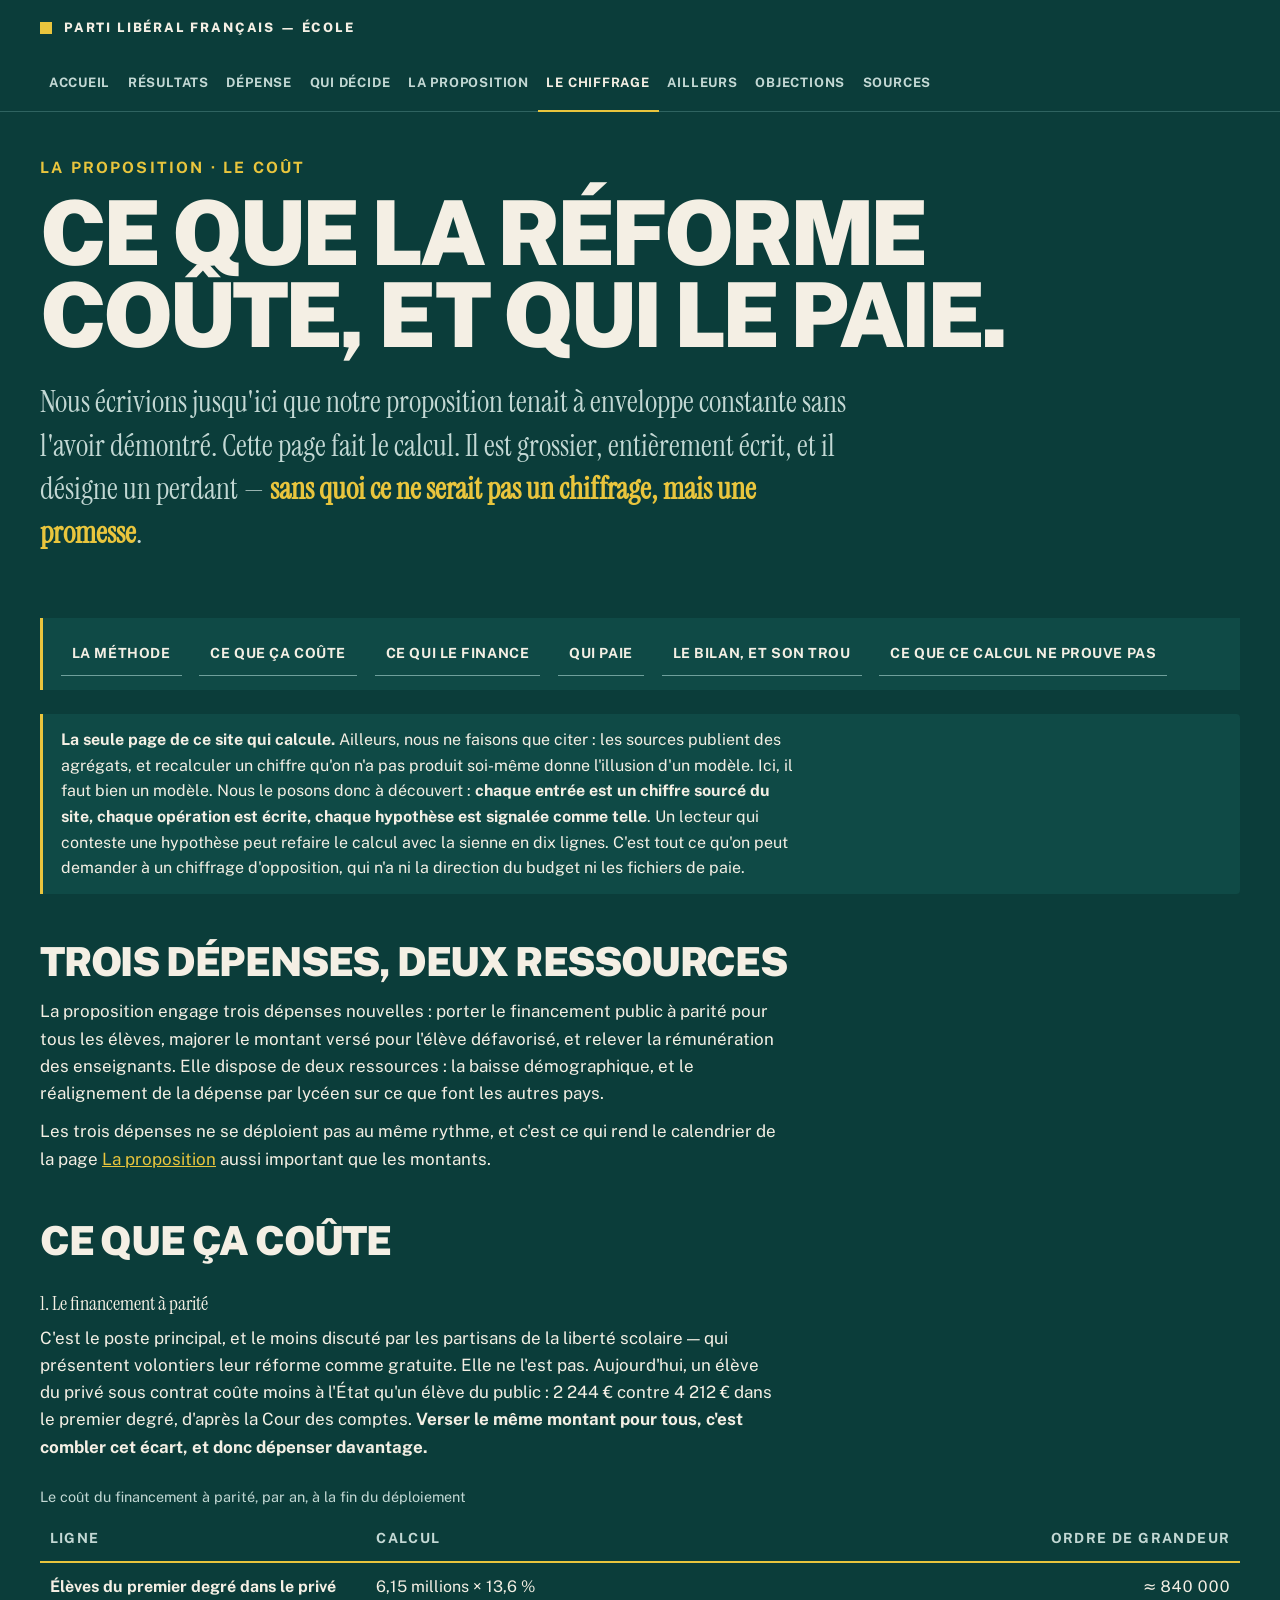
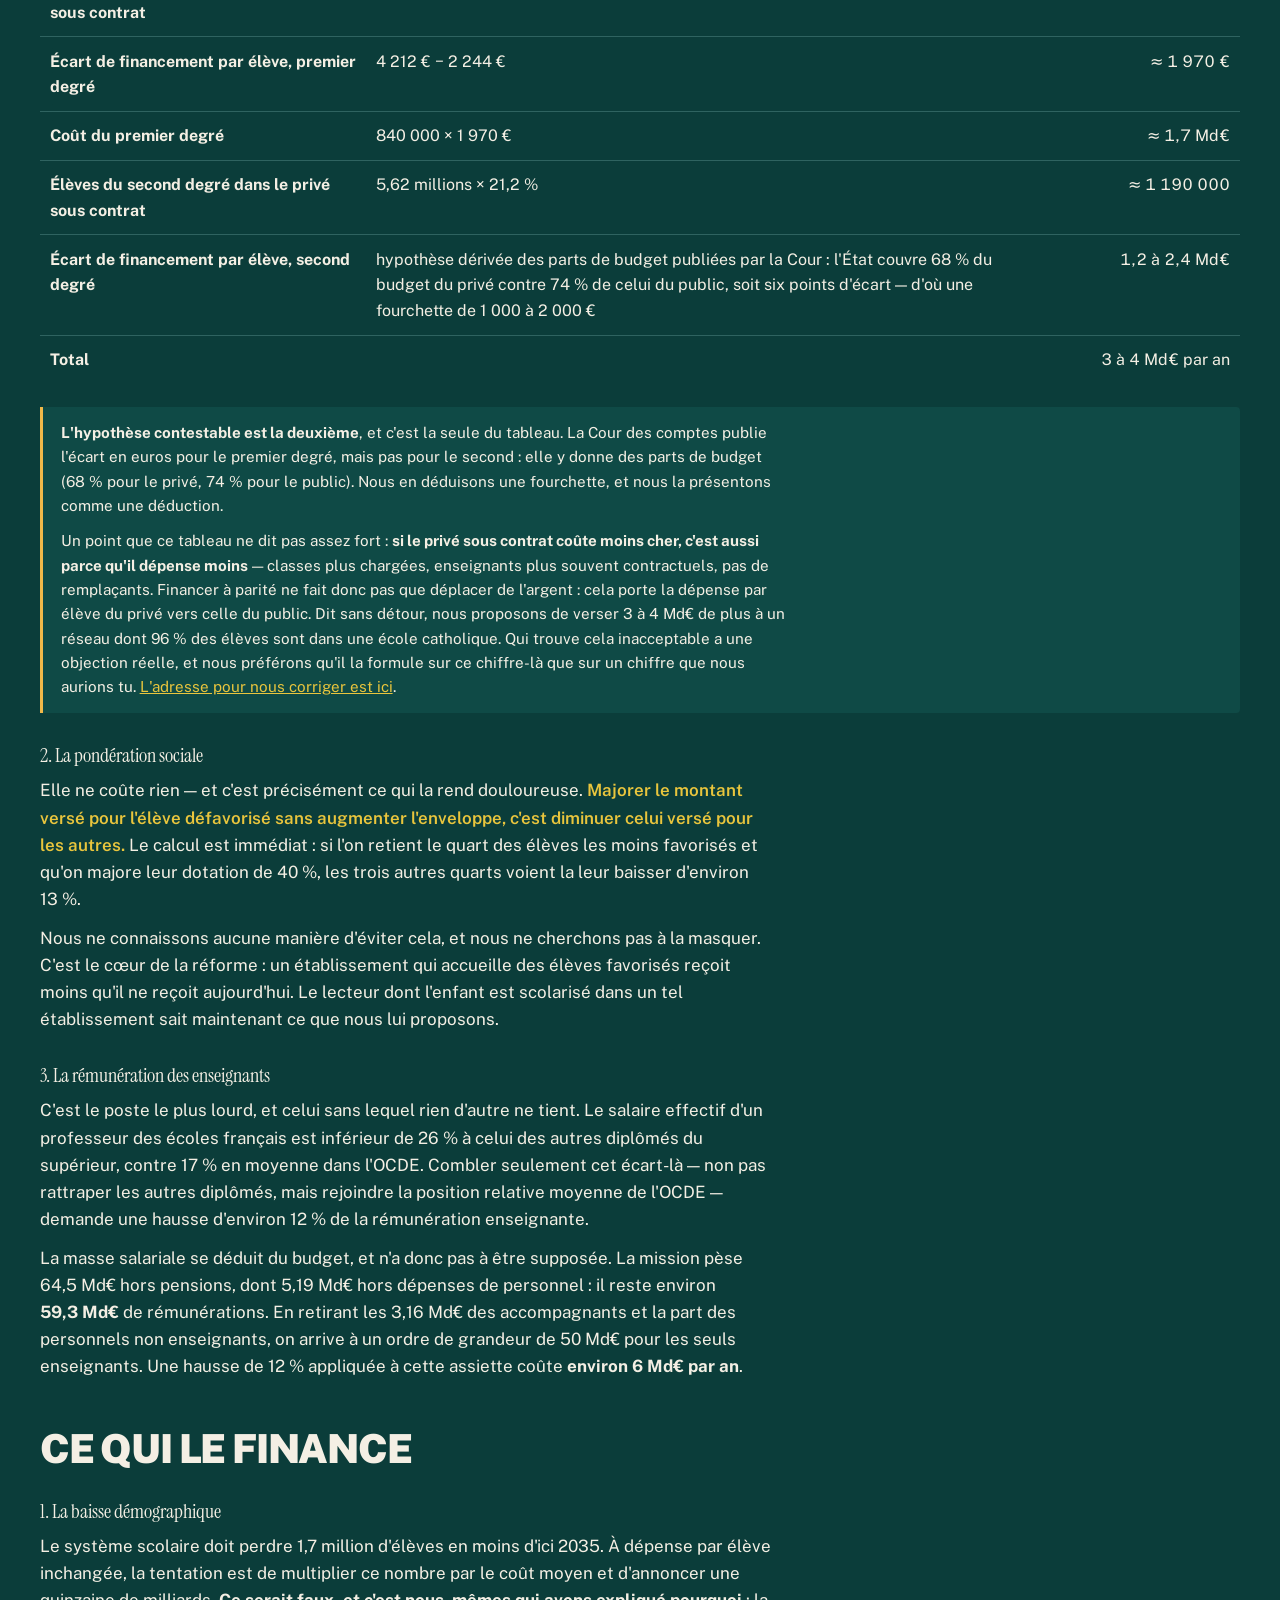
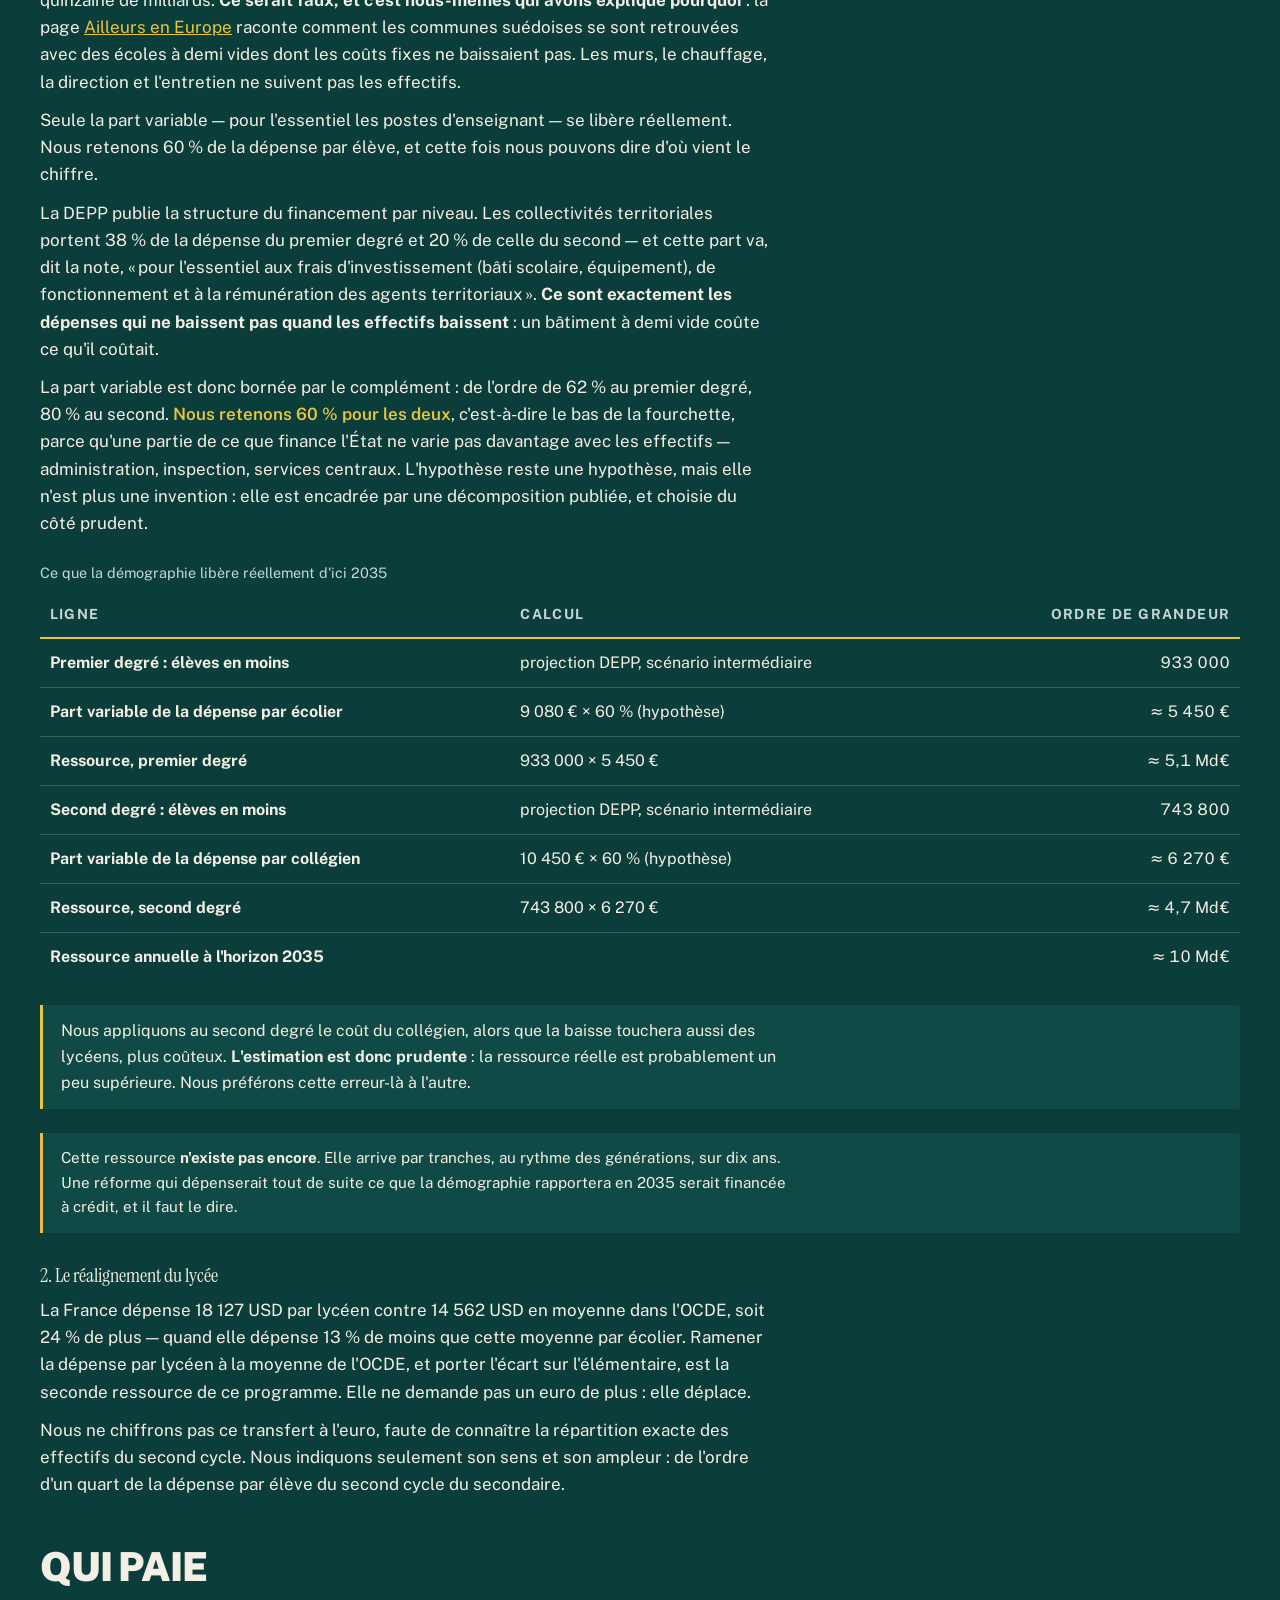
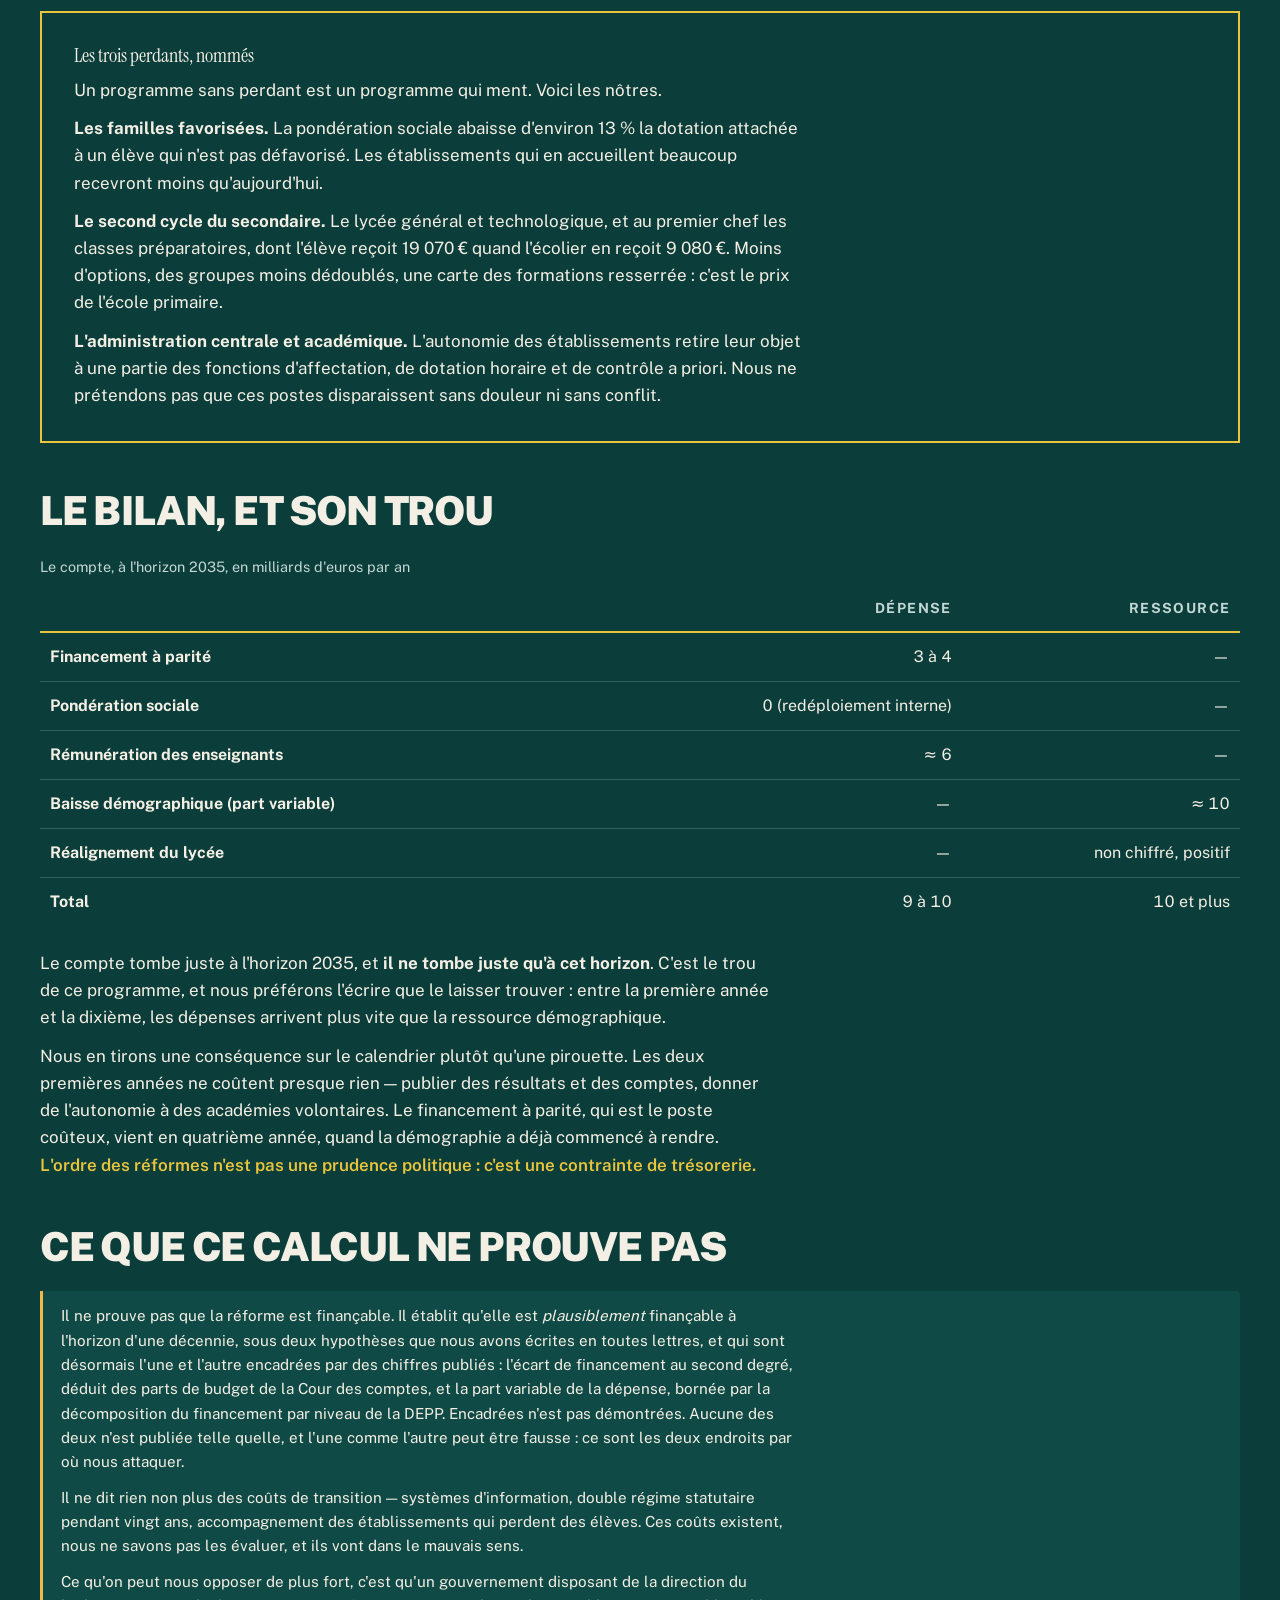
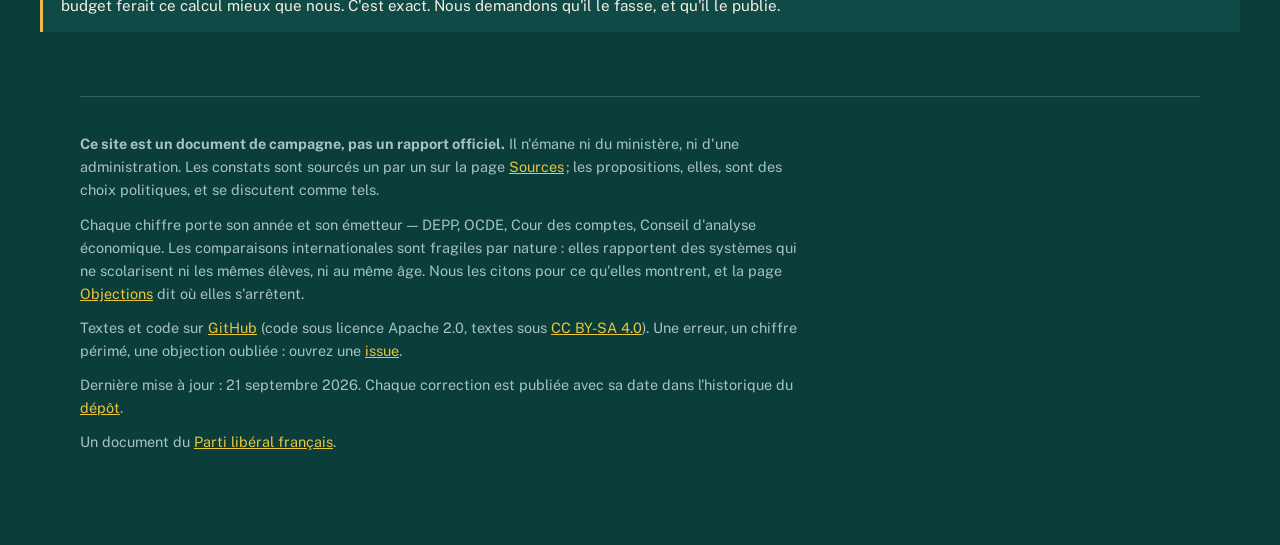
==== commit f9650171: "Porte le constat au cycle PISA 2025, et ancre la dernière hypothèse La recherche a trouvé ce qu'aucu" ====
--- a/chiffrage.html
+++ b/chiffrage.html
@@ -25,7 +25,7 @@
   <nav aria-label="Navigation principale"><span class="groupe"><span class="etiquette">Le site</span><span class="liens"><a href="index.html">Accueil</a></span></span><span class="groupe"><span class="etiquette">Le constat</span><span class="liens"><a href="resultats.html">Résultats</a><a href="depense.html">Dépense</a><a href="gouvernance.html">Qui décide</a></span></span><span class="groupe"><span class="etiquette">La proposition</span><span class="liens"><a href="proposition.html">La proposition</a><a href="chiffrage.html" aria-current="page">Le chiffrage</a><a href="comparaisons.html">Ailleurs</a></span></span><span class="groupe"><span class="etiquette">La confiance</span><span class="liens"><a href="objections.html">Objections</a><a href="sources.html">Sources</a></span></span></nav>
 </div></header>
 <main id="contenu">
-<div class="affiche"><p class="surtitre">La proposition · le coût</p><h1>Ce que la réforme coûte, et qui le paie.</h1><p class="chapeau">Nous écrivions jusqu'ici que notre proposition tenait à enveloppe constante sans l'avoir démontré. Cette page fait le calcul. Il est grossier, entièrement écrit, et il désigne un perdant — <strong class="cle-texte">sans quoi ce ne serait pas un chiffrage, mais une promesse</strong>.</p></div><nav class="plan" aria-label="Plan de la page"><p class="etiquette">Sur cette page</p><ol><li><a href="#methode">La méthode</a></li><li><a href="#couts">Ce que ça coûte</a></li><li><a href="#ressources">Ce qui le finance</a></li><li><a href="#perdant">Qui paie</a></li><li><a href="#bilan">Le bilan, et son trou</a></li><li><a href="#limites">Ce que ce calcul ne prouve pas</a></li></ol></nav><div class="note entree"><p><strong>La seule page de ce site qui calcule.</strong> Ailleurs, nous ne faisons que citer : les sources publient des agrégats, et recalculer un chiffre qu'on n'a pas produit soi-même donne l'illusion d'un modèle. Ici, il faut bien un modèle. Nous le posons donc à découvert : <strong>chaque entrée est un chiffre sourcé du site, chaque opération est écrite, chaque hypothèse est signalée comme telle</strong>. Un lecteur qui conteste une hypothèse peut refaire le calcul avec la sienne en dix lignes. C'est tout ce qu'on peut demander à un chiffrage d'opposition, qui n'a ni la direction du budget ni les fichiers de paie.</p></div><h2 id="methode">Trois dépenses, deux ressources</h2><p>La proposition engage trois dépenses nouvelles : porter le financement public à parité pour tous les élèves, majorer le montant versé pour l'élève défavorisé, et relever la rémunération des enseignants. Elle dispose de deux ressources : la baisse démographique, et le réalignement de la dépense par lycéen sur ce que font les autres pays.</p><p>Les trois dépenses ne se déploient pas au même rythme, et c'est ce qui rend le calendrier de la page <a href="proposition.html">La proposition</a> aussi important que les montants.</p><h2 id="couts">Ce que ça coûte</h2><h3 class="serif">1. Le financement à parité</h3><p>C'est le poste principal, et le moins discuté par les partisans de la liberté scolaire — qui présentent volontiers leur réforme comme gratuite. Elle ne l'est pas. Aujourd'hui, un élève du privé sous contrat coûte moins à l'État qu'un élève du public : 2 244 € contre 4 212 € dans le premier degré, d'après la Cour des comptes. <strong>Verser le même montant pour tous, c'est combler cet écart, et donc dépenser davantage.</strong></p><div class="defilant"><table><caption><span>Le coût du financement à parité, par an, à la fin du déploiement</span></caption><thead><tr><th class="long" scope="col">Ligne</th><th class="long" scope="col">Calcul</th><th class="nombre" scope="col">Ordre de grandeur</th></tr></thead><tbody><tr><th class="long" scope="row">Élèves du premier degré dans le privé sous contrat</th><td class="long">6,15 millions × 13,6 %</td><td class="nombre">≈ 840 000</td></tr><tr><th class="long" scope="row">Écart de financement par élève, premier degré</th><td class="long">4 212 € − 2 244 €</td><td class="nombre">≈ 1 970 €</td></tr><tr><th class="long" scope="row">Coût du premier degré</th><td class="long">840 000 × 1 970 €</td><td class="nombre">≈ 1,7 Md€</td></tr><tr><th class="long" scope="row">Élèves du second degré dans le privé sous contrat</th><td class="long">5,62 millions × 21,2 %</td><td class="nombre">≈ 1 190 000</td></tr><tr><th class="long" scope="row">Écart de financement par élève, second degré</th><td class="long">hypothèse dérivée des parts de budget publiées par la Cour : l'État couvre 68 % du budget du privé contre 74 % de celui du public, soit six points d'écart — d'où une fourchette de 1 000 à 2 000 €</td><td class="nombre">1,2 à 2,4 Md€</td></tr><tr><th class="long" scope="row">Total</th><td class="long"></td><td class="nombre">3 à 4 Md€ par an</td></tr></tbody></table></div><div class="note vigilance"><p><strong>L'hypothèse contestable est la deuxième</strong>, et c'est la seule du tableau. La Cour des comptes publie l'écart en euros pour le premier degré, mais pas pour le second : elle y donne des parts de budget (68 % pour le privé, 74 % pour le public). Nous en déduisons une fourchette, et nous la présentons comme une déduction.</p><p>Un point que ce tableau ne dit pas assez fort : <strong>si le privé sous contrat coûte moins cher, c'est aussi parce qu'il dépense moins</strong> — classes plus chargées, enseignants plus souvent contractuels, pas de remplaçants. Financer à parité ne fait donc pas que déplacer de l'argent : cela porte la dépense par élève du privé vers celle du public. Dit sans détour, nous proposons de verser 3 à 4 Md€ de plus à un réseau dont 96 % des élèves sont dans une école catholique. Qui trouve cela inacceptable a une objection réelle, et nous préférons qu'il la formule sur ce chiffre-là que sur un chiffre que nous aurions tu. <a href="https://github.com/g-pliberal/education/issues">L'adresse pour nous corriger est ici</a>.</p></div><h3 class="serif">2. La pondération sociale</h3><p>Elle ne coûte rien — et c'est précisément ce qui la rend douloureuse. <strong class="cle-texte">Majorer le montant versé pour l'élève défavorisé sans augmenter l'enveloppe, c'est diminuer celui versé pour les autres.</strong> Le calcul est immédiat : si l'on retient le quart des élèves les moins favorisés et qu'on majore leur dotation de 40 %, les trois autres quarts voient la leur baisser d'environ 13 %.</p><p>Nous ne connaissons aucune manière d'éviter cela, et nous ne cherchons pas à la masquer. C'est le cœur de la réforme : un établissement qui accueille des élèves favorisés reçoit moins qu'il ne reçoit aujourd'hui. Le lecteur dont l'enfant est scolarisé dans un tel établissement sait maintenant ce que nous lui proposons.</p><h3 class="serif">3. La rémunération des enseignants</h3><p>C'est le poste le plus lourd, et celui sans lequel rien d'autre ne tient. Le salaire effectif d'un professeur des écoles français est inférieur de 26 % à celui des autres diplômés du supérieur, contre 17 % en moyenne dans l'OCDE. Combler seulement cet écart-là — non pas rattraper les autres diplômés, mais rejoindre la position relative moyenne de l'OCDE — demande une hausse d'environ 12 % de la rémunération enseignante.</p><p>La masse salariale se déduit du budget, et n'a donc pas à être supposée. La mission pèse 64,5 Md€ hors pensions, dont 5,19 Md€ hors dépenses de personnel : il reste environ <strong>59,3 Md€</strong> de rémunérations. En retirant les 3,16 Md€ des accompagnants et la part des personnels non enseignants, on arrive à un ordre de grandeur de 50 Md€ pour les seuls enseignants. Une hausse de 12 % appliquée à cette assiette coûte <strong>environ 6 Md€ par an</strong>.</p><h2 id="ressources">Ce qui le finance</h2><h3 class="serif">1. La baisse démographique</h3><p>Le système scolaire doit perdre 1,7 million d'élèves en moins d'ici 2035. À dépense par élève inchangée, la tentation est de multiplier ce nombre par le coût moyen et d'annoncer une quinzaine de milliards. <strong>Ce serait faux, et c'est nous-mêmes qui avons expliqué pourquoi</strong> : la page <a href="comparaisons.html">Ailleurs en Europe</a> raconte comment les communes suédoises se sont retrouvées avec des écoles à demi vides dont les coûts fixes ne baissaient pas. Les murs, le chauffage, la direction et l'entretien ne suivent pas les effectifs.</p><p>Seule la part variable — pour l'essentiel les postes d'enseignant — se libère réellement. Nous retenons l'hypothèse qu'elle représente environ 60 % de la dépense par élève. C'est la seconde et dernière hypothèse de cette page.</p><div class="defilant"><table><caption><span>Ce que la démographie libère réellement d'ici 2035</span></caption><thead><tr><th class="long" scope="col">Ligne</th><th class="long" scope="col">Calcul</th><th class="nombre" scope="col">Ordre de grandeur</th></tr></thead><tbody><tr><th class="long" scope="row">Premier degré : élèves en moins</th><td class="long">projection DEPP, scénario intermédiaire</td><td class="nombre">933 000</td></tr><tr><th class="long" scope="row">Part variable de la dépense par écolier</th><td class="long">9 080 € × 60 % (hypothèse)</td><td class="nombre">≈ 5 450 €</td></tr><tr><th class="long" scope="row">Ressource, premier degré</th><td class="long">933 000 × 5 450 €</td><td class="nombre">≈ 5,1 Md€</td></tr><tr><th class="long" scope="row">Second degré : élèves en moins</th><td class="long">projection DEPP, scénario intermédiaire</td><td class="nombre">743 800</td></tr><tr><th class="long" scope="row">Part variable de la dépense par collégien</th><td class="long">10 450 € × 60 % (hypothèse)</td><td class="nombre">≈ 6 270 €</td></tr><tr><th class="long" scope="row">Ressource, second degré</th><td class="long">743 800 × 6 270 €</td><td class="nombre">≈ 4,7 Md€</td></tr><tr><th class="long" scope="row">Ressource annuelle à l'horizon 2035</th><td class="long"></td><td class="nombre">≈ 10 Md€</td></tr></tbody></table></div><div class="note resume"><p>Nous appliquons au second degré le coût du collégien, alors que la baisse touchera aussi des lycéens, plus coûteux. <strong>L'estimation est donc prudente</strong> : la ressource réelle est probablement un peu supérieure. Nous préférons cette erreur-là à l'autre.</p></div><div class="note vigilance"><p>Cette ressource <strong>n'existe pas encore</strong>. Elle arrive par tranches, au rythme des générations, sur dix ans. Une réforme qui dépenserait tout de suite ce que la démographie rapportera en 2035 serait financée à crédit, et il faut le dire.</p></div><h3 class="serif">2. Le réalignement du lycée</h3><p>La France dépense 18 127 USD par lycéen contre 14 562 USD en moyenne dans l'OCDE, soit 24 % de plus — quand elle dépense 13 % de moins que cette moyenne par écolier. Ramener la dépense par lycéen à la moyenne de l'OCDE, et porter l'écart sur l'élémentaire, est la seconde ressource de ce programme. Elle ne demande pas un euro de plus : elle déplace.</p><p>Nous ne chiffrons pas ce transfert à l'euro, faute de connaître la répartition exacte des effectifs du second cycle. Nous indiquons seulement son sens et son ampleur : de l'ordre d'un quart de la dépense par élève du second cycle du secondaire.</p><h2 id="perdant">Qui paie</h2><div class="encadre"><h3 class="serif">Les trois perdants, nommés</h3><p>Un programme sans perdant est un programme qui ment. Voici les nôtres.</p><p><strong>Les familles favorisées.</strong> La pondération sociale abaisse d'environ 13 % la dotation attachée à un élève qui n'est pas défavorisé. Les établissements qui en accueillent beaucoup recevront moins qu'aujourd'hui.</p><p><strong>Le second cycle du secondaire.</strong> Le lycée général et technologique, et au premier chef les classes préparatoires, dont l'élève reçoit 19 070 € quand l'écolier en reçoit 9 080 €. Moins d'options, des groupes moins dédoublés, une carte des formations resserrée : c'est le prix de l'école primaire.</p><p><strong>L'administration centrale et académique.</strong> L'autonomie des établissements retire leur objet à une partie des fonctions d'affectation, de dotation horaire et de contrôle a priori. Nous ne prétendons pas que ces postes disparaissent sans douleur ni sans conflit.</p></div><h2 id="bilan">Le bilan, et son trou</h2><div class="defilant"><table><caption><span>Le compte, à l'horizon 2035, en milliards d'euros par an</span></caption><thead><tr><th class="long" scope="col"></th><th class="nombre" scope="col">Dépense</th><th class="nombre" scope="col">Ressource</th></tr></thead><tbody><tr><th class="long" scope="row">Financement à parité</th><td class="nombre">3 à 4</td><td class="nombre">—</td></tr><tr><th class="long" scope="row">Pondération sociale</th><td class="nombre">0 (redéploiement interne)</td><td class="nombre">—</td></tr><tr><th class="long" scope="row">Rémunération des enseignants</th><td class="nombre">≈ 6</td><td class="nombre">—</td></tr><tr><th class="long" scope="row">Baisse démographique (part variable)</th><td class="nombre">—</td><td class="nombre">≈ 10</td></tr><tr><th class="long" scope="row">Réalignement du lycée</th><td class="nombre">—</td><td class="nombre">non chiffré, positif</td></tr><tr><th class="long" scope="row">Total</th><td class="nombre">9 à 10</td><td class="nombre">10 et plus</td></tr></tbody></table></div><p>Le compte tombe juste à l'horizon 2035, et <strong>il ne tombe juste qu'à cet horizon</strong>. C'est le trou de ce programme, et nous préférons l'écrire que le laisser trouver : entre la première année et la dixième, les dépenses arrivent plus vite que la ressource démographique.</p><p>Nous en tirons une conséquence sur le calendrier plutôt qu'une pirouette. Les deux premières années ne coûtent presque rien — publier des résultats et des comptes, donner de l'autonomie à des académies volontaires. Le financement à parité, qui est le poste coûteux, vient en quatrième année, quand la démographie a déjà commencé à rendre. <strong class="cle-texte">L'ordre des réformes n'est pas une prudence politique : c'est une contrainte de trésorerie.</strong></p><h2 id="limites">Ce que ce calcul ne prouve pas</h2><div class="note vigilance"><p>Il ne prouve pas que la réforme est finançable. Il établit qu'elle est <em>plausiblement</em> finançable à l'horizon d'une décennie, sous <strong>deux</strong> hypothèses que nous avons écrites en toutes lettres : l'écart de financement au second degré, déduit des parts de budget publiées par la Cour des comptes, et la part variable de la dépense, fixée à 60 % sans que nous puissions l'étayer. Ni l'une ni l'autre n'est publiée telle quelle ; l'une et l'autre peuvent être fausses. La seconde est la plus fragile, et c'est par elle qu'il faut nous attaquer.</p><p>Il ne dit rien non plus des coûts de transition — systèmes d'information, double régime statutaire pendant vingt ans, accompagnement des établissements qui perdent des élèves. Ces coûts existent, nous ne savons pas les évaluer, et ils vont dans le mauvais sens.</p><p>Ce qu'on peut nous opposer de plus fort, c'est qu'un gouvernement disposant de la direction du budget ferait ce calcul mieux que nous. C'est exact. Nous demandons qu'il le fasse, et qu'il le publie.</p></div>
+<div class="affiche"><p class="surtitre">La proposition · le coût</p><h1>Ce que la réforme coûte, et qui le paie.</h1><p class="chapeau">Nous écrivions jusqu'ici que notre proposition tenait à enveloppe constante sans l'avoir démontré. Cette page fait le calcul. Il est grossier, entièrement écrit, et il désigne un perdant — <strong class="cle-texte">sans quoi ce ne serait pas un chiffrage, mais une promesse</strong>.</p></div><nav class="plan" aria-label="Plan de la page"><p class="etiquette">Sur cette page</p><ol><li><a href="#methode">La méthode</a></li><li><a href="#couts">Ce que ça coûte</a></li><li><a href="#ressources">Ce qui le finance</a></li><li><a href="#perdant">Qui paie</a></li><li><a href="#bilan">Le bilan, et son trou</a></li><li><a href="#limites">Ce que ce calcul ne prouve pas</a></li></ol></nav><div class="note entree"><p><strong>La seule page de ce site qui calcule.</strong> Ailleurs, nous ne faisons que citer : les sources publient des agrégats, et recalculer un chiffre qu'on n'a pas produit soi-même donne l'illusion d'un modèle. Ici, il faut bien un modèle. Nous le posons donc à découvert : <strong>chaque entrée est un chiffre sourcé du site, chaque opération est écrite, chaque hypothèse est signalée comme telle</strong>. Un lecteur qui conteste une hypothèse peut refaire le calcul avec la sienne en dix lignes. C'est tout ce qu'on peut demander à un chiffrage d'opposition, qui n'a ni la direction du budget ni les fichiers de paie.</p></div><h2 id="methode">Trois dépenses, deux ressources</h2><p>La proposition engage trois dépenses nouvelles : porter le financement public à parité pour tous les élèves, majorer le montant versé pour l'élève défavorisé, et relever la rémunération des enseignants. Elle dispose de deux ressources : la baisse démographique, et le réalignement de la dépense par lycéen sur ce que font les autres pays.</p><p>Les trois dépenses ne se déploient pas au même rythme, et c'est ce qui rend le calendrier de la page <a href="proposition.html">La proposition</a> aussi important que les montants.</p><h2 id="couts">Ce que ça coûte</h2><h3 class="serif">1. Le financement à parité</h3><p>C'est le poste principal, et le moins discuté par les partisans de la liberté scolaire — qui présentent volontiers leur réforme comme gratuite. Elle ne l'est pas. Aujourd'hui, un élève du privé sous contrat coûte moins à l'État qu'un élève du public : 2 244 € contre 4 212 € dans le premier degré, d'après la Cour des comptes. <strong>Verser le même montant pour tous, c'est combler cet écart, et donc dépenser davantage.</strong></p><div class="defilant"><table><caption><span>Le coût du financement à parité, par an, à la fin du déploiement</span></caption><thead><tr><th class="long" scope="col">Ligne</th><th class="long" scope="col">Calcul</th><th class="nombre" scope="col">Ordre de grandeur</th></tr></thead><tbody><tr><th class="long" scope="row">Élèves du premier degré dans le privé sous contrat</th><td class="long">6,15 millions × 13,6 %</td><td class="nombre">≈ 840 000</td></tr><tr><th class="long" scope="row">Écart de financement par élève, premier degré</th><td class="long">4 212 € − 2 244 €</td><td class="nombre">≈ 1 970 €</td></tr><tr><th class="long" scope="row">Coût du premier degré</th><td class="long">840 000 × 1 970 €</td><td class="nombre">≈ 1,7 Md€</td></tr><tr><th class="long" scope="row">Élèves du second degré dans le privé sous contrat</th><td class="long">5,62 millions × 21,2 %</td><td class="nombre">≈ 1 190 000</td></tr><tr><th class="long" scope="row">Écart de financement par élève, second degré</th><td class="long">hypothèse dérivée des parts de budget publiées par la Cour : l'État couvre 68 % du budget du privé contre 74 % de celui du public, soit six points d'écart — d'où une fourchette de 1 000 à 2 000 €</td><td class="nombre">1,2 à 2,4 Md€</td></tr><tr><th class="long" scope="row">Total</th><td class="long"></td><td class="nombre">3 à 4 Md€ par an</td></tr></tbody></table></div><div class="note vigilance"><p><strong>L'hypothèse contestable est la deuxième</strong>, et c'est la seule du tableau. La Cour des comptes publie l'écart en euros pour le premier degré, mais pas pour le second : elle y donne des parts de budget (68 % pour le privé, 74 % pour le public). Nous en déduisons une fourchette, et nous la présentons comme une déduction.</p><p>Un point que ce tableau ne dit pas assez fort : <strong>si le privé sous contrat coûte moins cher, c'est aussi parce qu'il dépense moins</strong> — classes plus chargées, enseignants plus souvent contractuels, pas de remplaçants. Financer à parité ne fait donc pas que déplacer de l'argent : cela porte la dépense par élève du privé vers celle du public. Dit sans détour, nous proposons de verser 3 à 4 Md€ de plus à un réseau dont 96 % des élèves sont dans une école catholique. Qui trouve cela inacceptable a une objection réelle, et nous préférons qu'il la formule sur ce chiffre-là que sur un chiffre que nous aurions tu. <a href="https://github.com/g-pliberal/education/issues">L'adresse pour nous corriger est ici</a>.</p></div><h3 class="serif">2. La pondération sociale</h3><p>Elle ne coûte rien — et c'est précisément ce qui la rend douloureuse. <strong class="cle-texte">Majorer le montant versé pour l'élève défavorisé sans augmenter l'enveloppe, c'est diminuer celui versé pour les autres.</strong> Le calcul est immédiat : si l'on retient le quart des élèves les moins favorisés et qu'on majore leur dotation de 40 %, les trois autres quarts voient la leur baisser d'environ 13 %.</p><p>Nous ne connaissons aucune manière d'éviter cela, et nous ne cherchons pas à la masquer. C'est le cœur de la réforme : un établissement qui accueille des élèves favorisés reçoit moins qu'il ne reçoit aujourd'hui. Le lecteur dont l'enfant est scolarisé dans un tel établissement sait maintenant ce que nous lui proposons.</p><h3 class="serif">3. La rémunération des enseignants</h3><p>C'est le poste le plus lourd, et celui sans lequel rien d'autre ne tient. Le salaire effectif d'un professeur des écoles français est inférieur de 26 % à celui des autres diplômés du supérieur, contre 17 % en moyenne dans l'OCDE. Combler seulement cet écart-là — non pas rattraper les autres diplômés, mais rejoindre la position relative moyenne de l'OCDE — demande une hausse d'environ 12 % de la rémunération enseignante.</p><p>La masse salariale se déduit du budget, et n'a donc pas à être supposée. La mission pèse 64,5 Md€ hors pensions, dont 5,19 Md€ hors dépenses de personnel : il reste environ <strong>59,3 Md€</strong> de rémunérations. En retirant les 3,16 Md€ des accompagnants et la part des personnels non enseignants, on arrive à un ordre de grandeur de 50 Md€ pour les seuls enseignants. Une hausse de 12 % appliquée à cette assiette coûte <strong>environ 6 Md€ par an</strong>.</p><h2 id="ressources">Ce qui le finance</h2><h3 class="serif">1. La baisse démographique</h3><p>Le système scolaire doit perdre 1,7 million d'élèves en moins d'ici 2035. À dépense par élève inchangée, la tentation est de multiplier ce nombre par le coût moyen et d'annoncer une quinzaine de milliards. <strong>Ce serait faux, et c'est nous-mêmes qui avons expliqué pourquoi</strong> : la page <a href="comparaisons.html">Ailleurs en Europe</a> raconte comment les communes suédoises se sont retrouvées avec des écoles à demi vides dont les coûts fixes ne baissaient pas. Les murs, le chauffage, la direction et l'entretien ne suivent pas les effectifs.</p><p>Seule la part variable — pour l'essentiel les postes d'enseignant — se libère réellement. Nous retenons 60 % de la dépense par élève, et cette fois nous pouvons dire d'où vient le chiffre.</p><p>La DEPP publie la structure du financement par niveau. Les collectivités territoriales portent 38 % de la dépense du premier degré et 20 % de celle du second — et cette part va, dit la note, « pour l'essentiel aux frais d'investissement (bâti scolaire, équipement), de fonctionnement et à la rémunération des agents territoriaux ». <strong>Ce sont exactement les dépenses qui ne baissent pas quand les effectifs baissent</strong> : un bâtiment à demi vide coûte ce qu'il coûtait.</p><p>La part variable est donc bornée par le complément : de l'ordre de 62 % au premier degré, 80 % au second. <strong class="cle-texte">Nous retenons 60 % pour les deux</strong>, c'est-à-dire le bas de la fourchette, parce qu'une partie de ce que finance l'État ne varie pas davantage avec les effectifs — administration, inspection, services centraux. L'hypothèse reste une hypothèse, mais elle n'est plus une invention : elle est encadrée par une décomposition publiée, et choisie du côté prudent.</p><div class="defilant"><table><caption><span>Ce que la démographie libère réellement d'ici 2035</span></caption><thead><tr><th class="long" scope="col">Ligne</th><th class="long" scope="col">Calcul</th><th class="nombre" scope="col">Ordre de grandeur</th></tr></thead><tbody><tr><th class="long" scope="row">Premier degré : élèves en moins</th><td class="long">projection DEPP, scénario intermédiaire</td><td class="nombre">933 000</td></tr><tr><th class="long" scope="row">Part variable de la dépense par écolier</th><td class="long">9 080 € × 60 % (hypothèse)</td><td class="nombre">≈ 5 450 €</td></tr><tr><th class="long" scope="row">Ressource, premier degré</th><td class="long">933 000 × 5 450 €</td><td class="nombre">≈ 5,1 Md€</td></tr><tr><th class="long" scope="row">Second degré : élèves en moins</th><td class="long">projection DEPP, scénario intermédiaire</td><td class="nombre">743 800</td></tr><tr><th class="long" scope="row">Part variable de la dépense par collégien</th><td class="long">10 450 € × 60 % (hypothèse)</td><td class="nombre">≈ 6 270 €</td></tr><tr><th class="long" scope="row">Ressource, second degré</th><td class="long">743 800 × 6 270 €</td><td class="nombre">≈ 4,7 Md€</td></tr><tr><th class="long" scope="row">Ressource annuelle à l'horizon 2035</th><td class="long"></td><td class="nombre">≈ 10 Md€</td></tr></tbody></table></div><div class="note resume"><p>Nous appliquons au second degré le coût du collégien, alors que la baisse touchera aussi des lycéens, plus coûteux. <strong>L'estimation est donc prudente</strong> : la ressource réelle est probablement un peu supérieure. Nous préférons cette erreur-là à l'autre.</p></div><div class="note vigilance"><p>Cette ressource <strong>n'existe pas encore</strong>. Elle arrive par tranches, au rythme des générations, sur dix ans. Une réforme qui dépenserait tout de suite ce que la démographie rapportera en 2035 serait financée à crédit, et il faut le dire.</p></div><h3 class="serif">2. Le réalignement du lycée</h3><p>La France dépense 18 127 USD par lycéen contre 14 562 USD en moyenne dans l'OCDE, soit 24 % de plus — quand elle dépense 13 % de moins que cette moyenne par écolier. Ramener la dépense par lycéen à la moyenne de l'OCDE, et porter l'écart sur l'élémentaire, est la seconde ressource de ce programme. Elle ne demande pas un euro de plus : elle déplace.</p><p>Nous ne chiffrons pas ce transfert à l'euro, faute de connaître la répartition exacte des effectifs du second cycle. Nous indiquons seulement son sens et son ampleur : de l'ordre d'un quart de la dépense par élève du second cycle du secondaire.</p><h2 id="perdant">Qui paie</h2><div class="encadre"><h3 class="serif">Les trois perdants, nommés</h3><p>Un programme sans perdant est un programme qui ment. Voici les nôtres.</p><p><strong>Les familles favorisées.</strong> La pondération sociale abaisse d'environ 13 % la dotation attachée à un élève qui n'est pas défavorisé. Les établissements qui en accueillent beaucoup recevront moins qu'aujourd'hui.</p><p><strong>Le second cycle du secondaire.</strong> Le lycée général et technologique, et au premier chef les classes préparatoires, dont l'élève reçoit 19 070 € quand l'écolier en reçoit 9 080 €. Moins d'options, des groupes moins dédoublés, une carte des formations resserrée : c'est le prix de l'école primaire.</p><p><strong>L'administration centrale et académique.</strong> L'autonomie des établissements retire leur objet à une partie des fonctions d'affectation, de dotation horaire et de contrôle a priori. Nous ne prétendons pas que ces postes disparaissent sans douleur ni sans conflit.</p></div><h2 id="bilan">Le bilan, et son trou</h2><div class="defilant"><table><caption><span>Le compte, à l'horizon 2035, en milliards d'euros par an</span></caption><thead><tr><th class="long" scope="col"></th><th class="nombre" scope="col">Dépense</th><th class="nombre" scope="col">Ressource</th></tr></thead><tbody><tr><th class="long" scope="row">Financement à parité</th><td class="nombre">3 à 4</td><td class="nombre">—</td></tr><tr><th class="long" scope="row">Pondération sociale</th><td class="nombre">0 (redéploiement interne)</td><td class="nombre">—</td></tr><tr><th class="long" scope="row">Rémunération des enseignants</th><td class="nombre">≈ 6</td><td class="nombre">—</td></tr><tr><th class="long" scope="row">Baisse démographique (part variable)</th><td class="nombre">—</td><td class="nombre">≈ 10</td></tr><tr><th class="long" scope="row">Réalignement du lycée</th><td class="nombre">—</td><td class="nombre">non chiffré, positif</td></tr><tr><th class="long" scope="row">Total</th><td class="nombre">9 à 10</td><td class="nombre">10 et plus</td></tr></tbody></table></div><p>Le compte tombe juste à l'horizon 2035, et <strong>il ne tombe juste qu'à cet horizon</strong>. C'est le trou de ce programme, et nous préférons l'écrire que le laisser trouver : entre la première année et la dixième, les dépenses arrivent plus vite que la ressource démographique.</p><p>Nous en tirons une conséquence sur le calendrier plutôt qu'une pirouette. Les deux premières années ne coûtent presque rien — publier des résultats et des comptes, donner de l'autonomie à des académies volontaires. Le financement à parité, qui est le poste coûteux, vient en quatrième année, quand la démographie a déjà commencé à rendre. <strong class="cle-texte">L'ordre des réformes n'est pas une prudence politique : c'est une contrainte de trésorerie.</strong></p><h2 id="limites">Ce que ce calcul ne prouve pas</h2><div class="note vigilance"><p>Il ne prouve pas que la réforme est finançable. Il établit qu'elle est <em>plausiblement</em> finançable à l'horizon d'une décennie, sous deux hypothèses que nous avons écrites en toutes lettres, et qui sont désormais l'une et l'autre encadrées par des chiffres publiés : l'écart de financement au second degré, déduit des parts de budget de la Cour des comptes, et la part variable de la dépense, bornée par la décomposition du financement par niveau de la DEPP. Encadrées n'est pas démontrées. Aucune des deux n'est publiée telle quelle, et l'une comme l'autre peut être fausse : ce sont les deux endroits par où nous attaquer.</p><p>Il ne dit rien non plus des coûts de transition — systèmes d'information, double régime statutaire pendant vingt ans, accompagnement des établissements qui perdent des élèves. Ces coûts existent, nous ne savons pas les évaluer, et ils vont dans le mauvais sens.</p><p>Ce qu'on peut nous opposer de plus fort, c'est qu'un gouvernement disposant de la direction du budget ferait ce calcul mieux que nous. C'est exact. Nous demandons qu'il le fasse, et qu'il le publie.</p></div>
 <footer>
   <p><strong>Ce site est un document de campagne, pas un rapport officiel.</strong>
   Il n'émane ni du ministère, ni d'une administration. Les constats sont
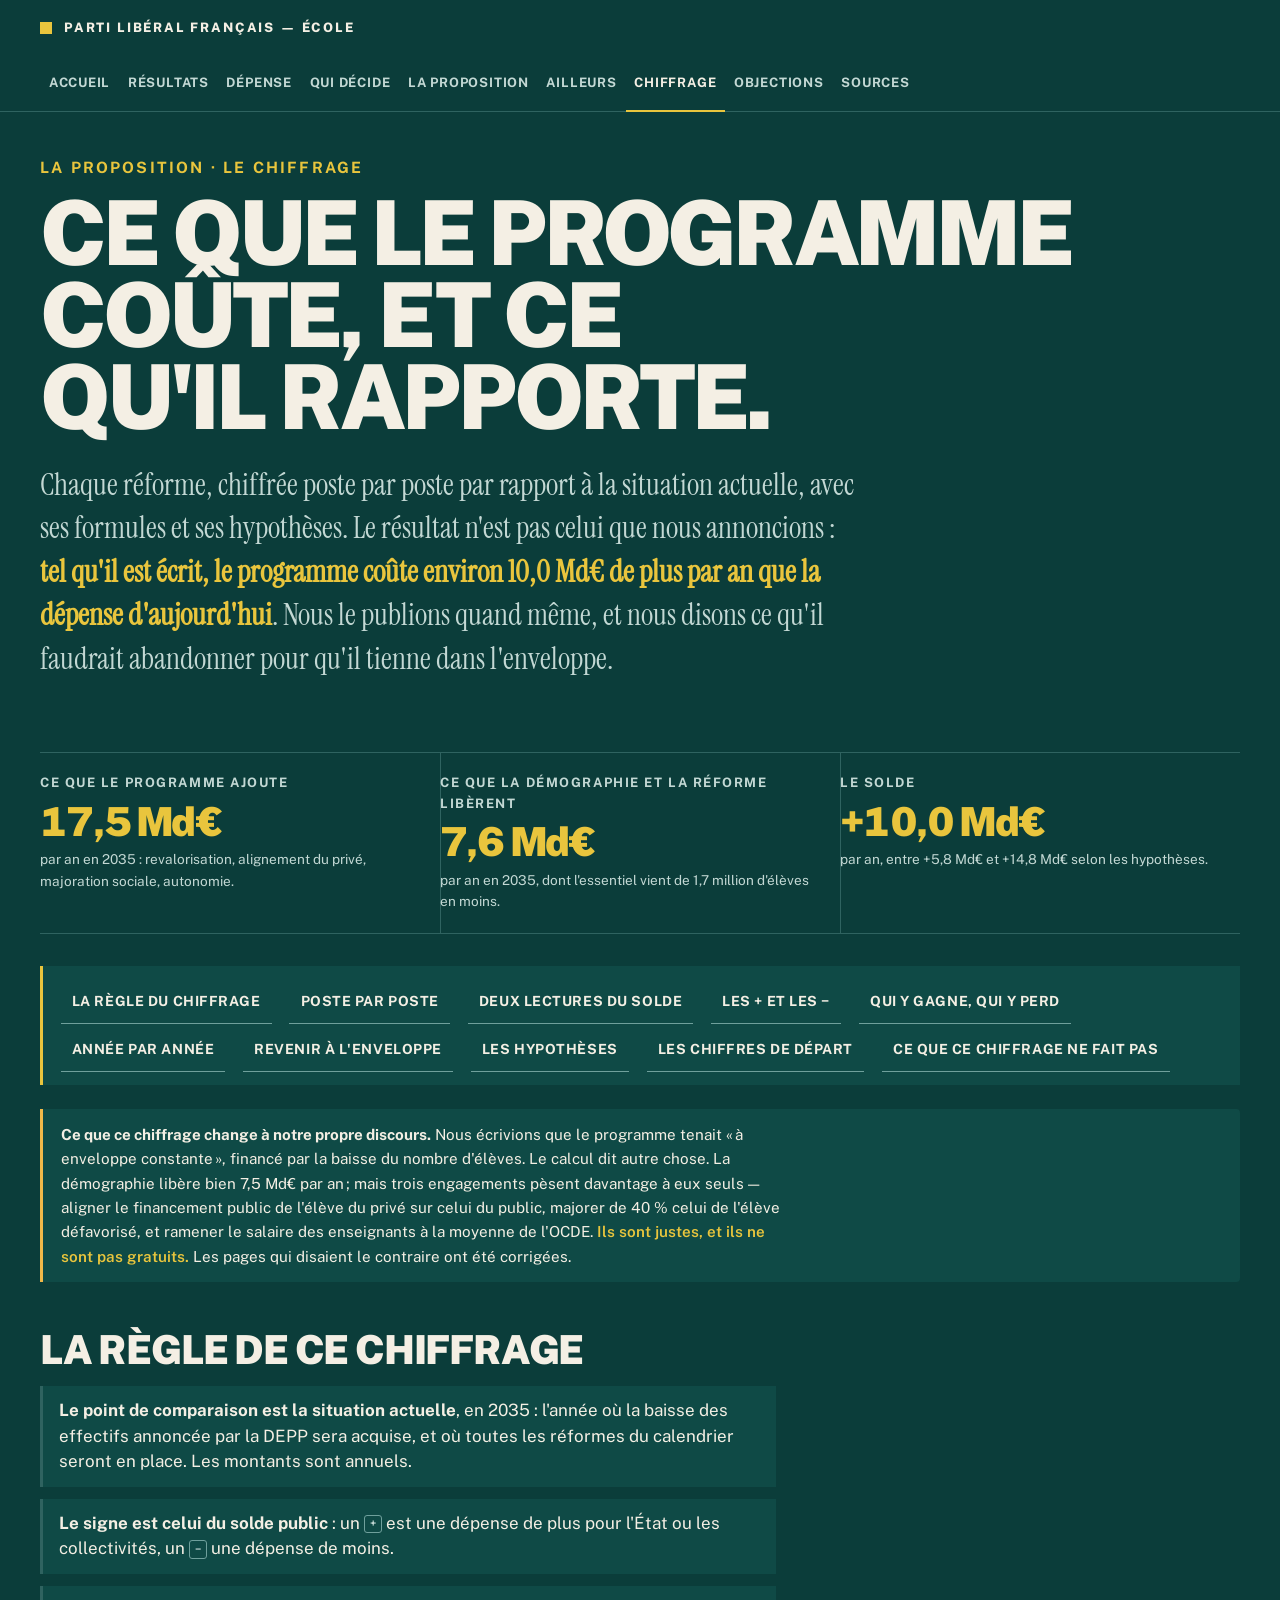
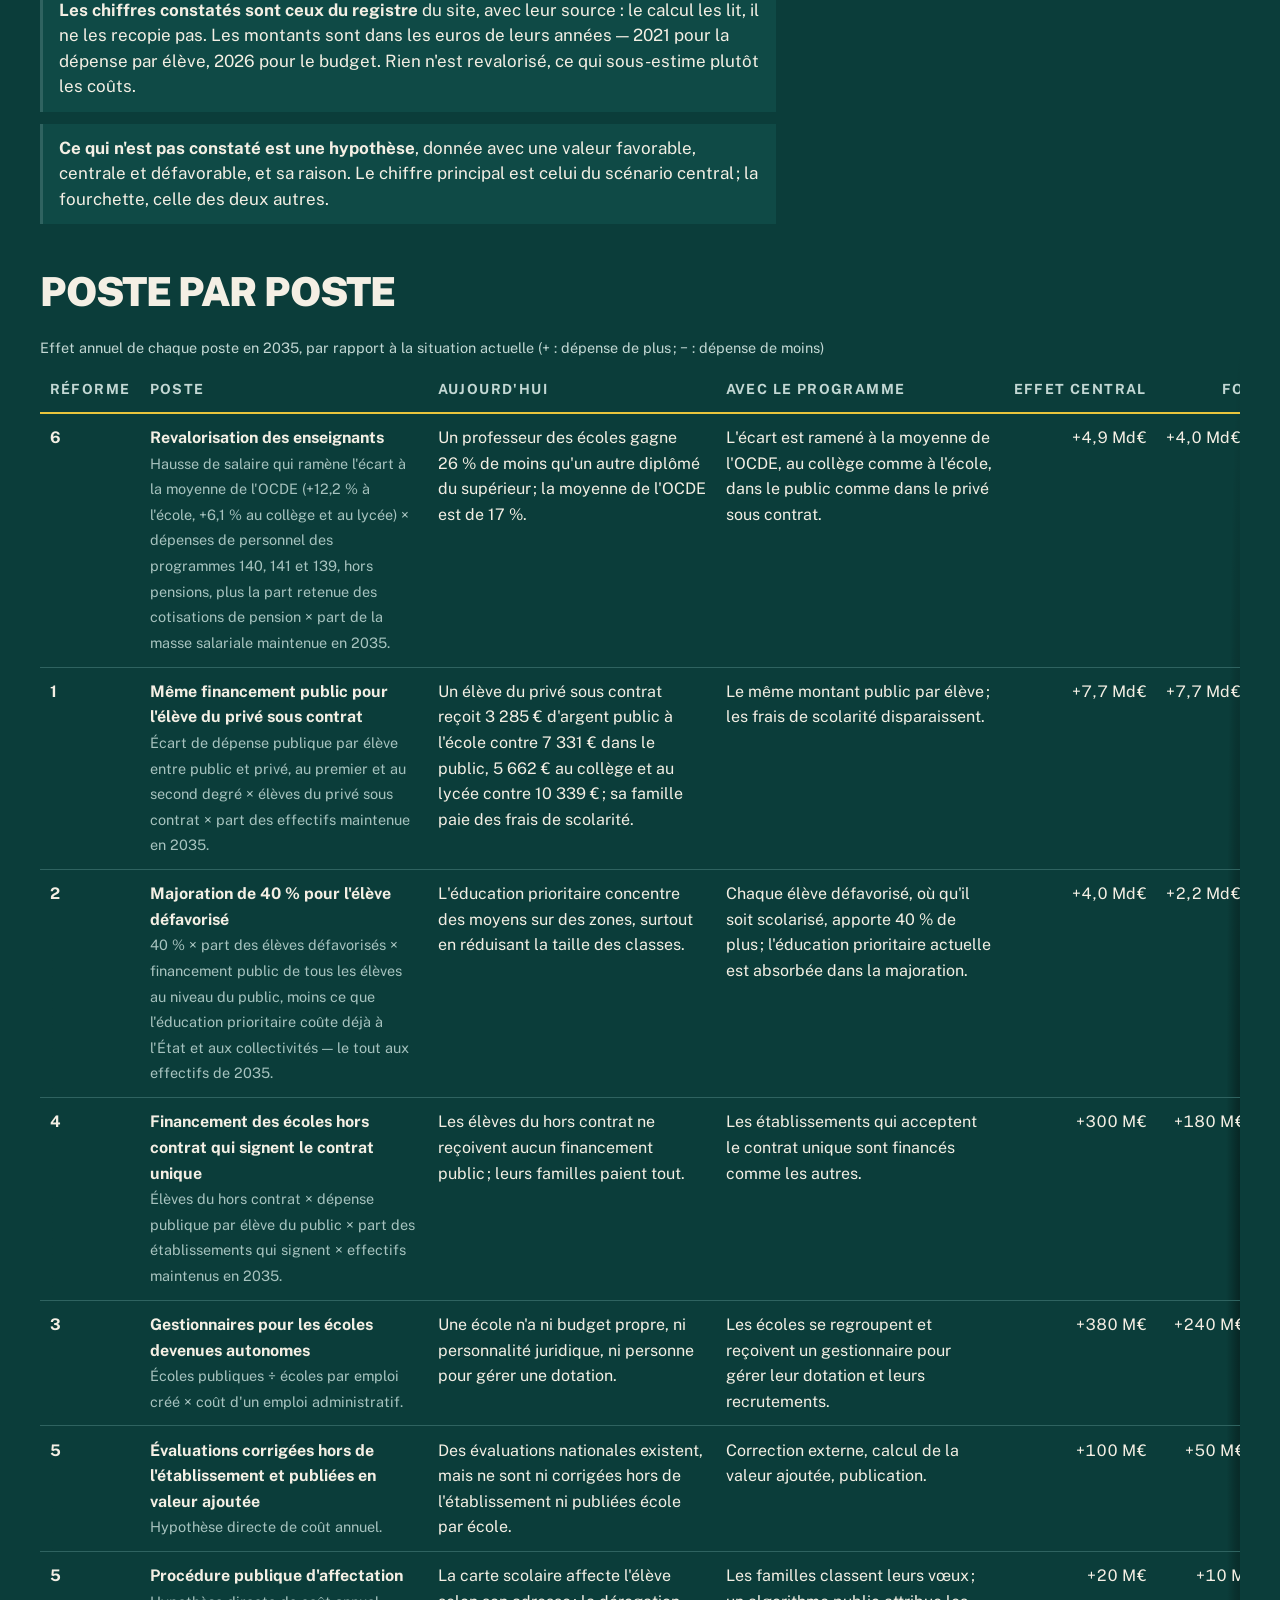
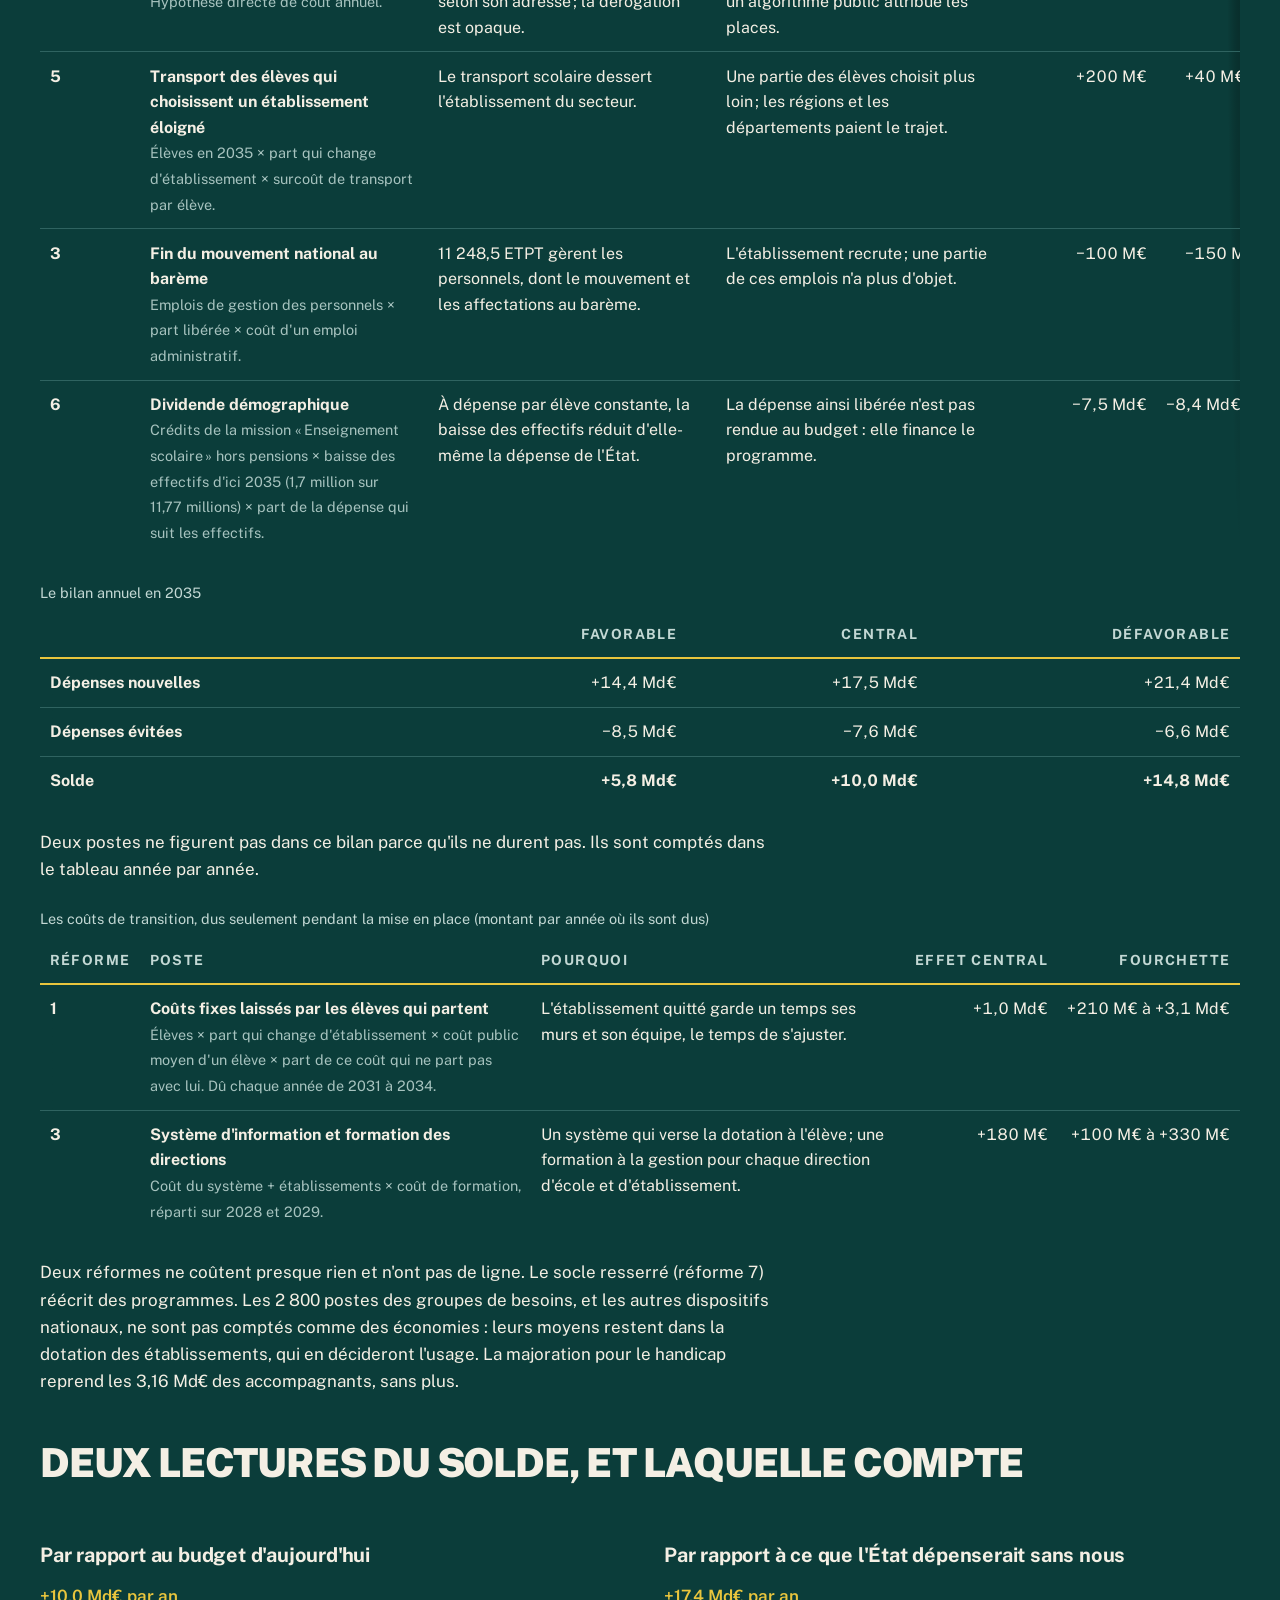
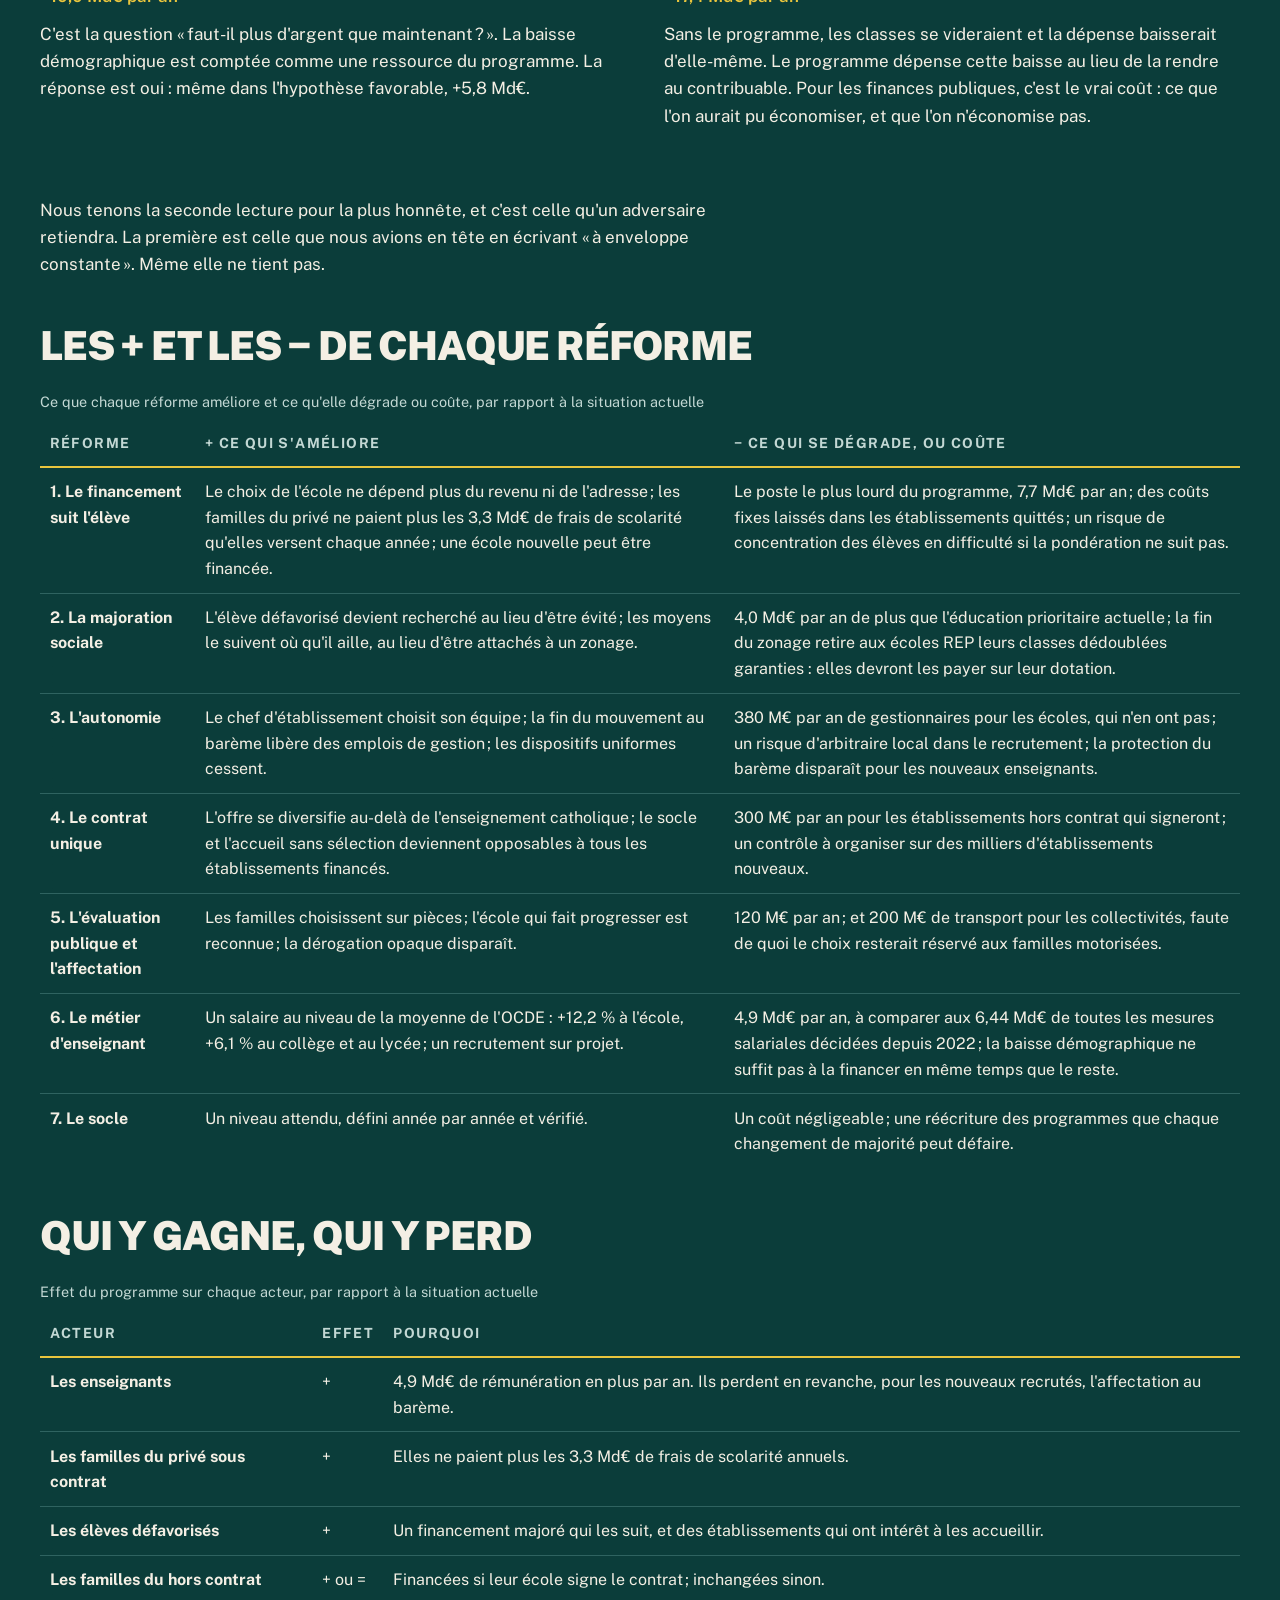
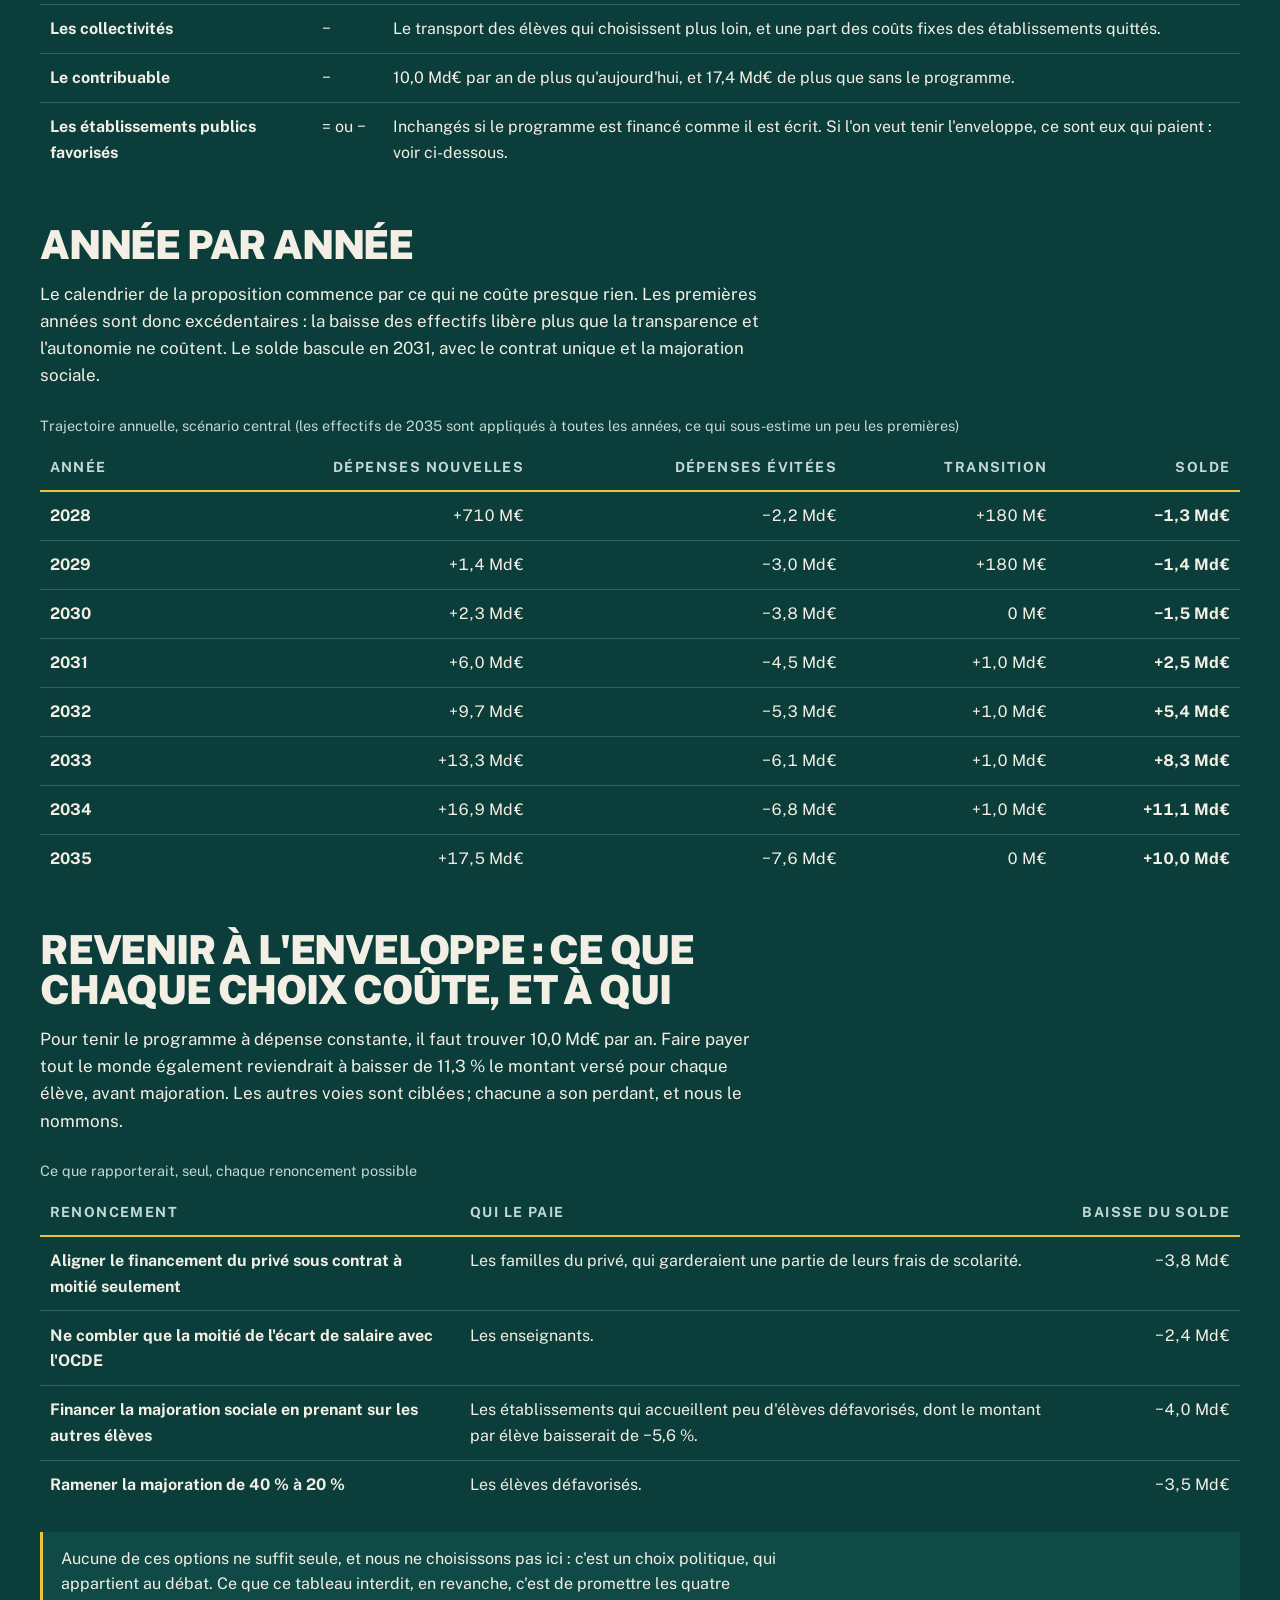
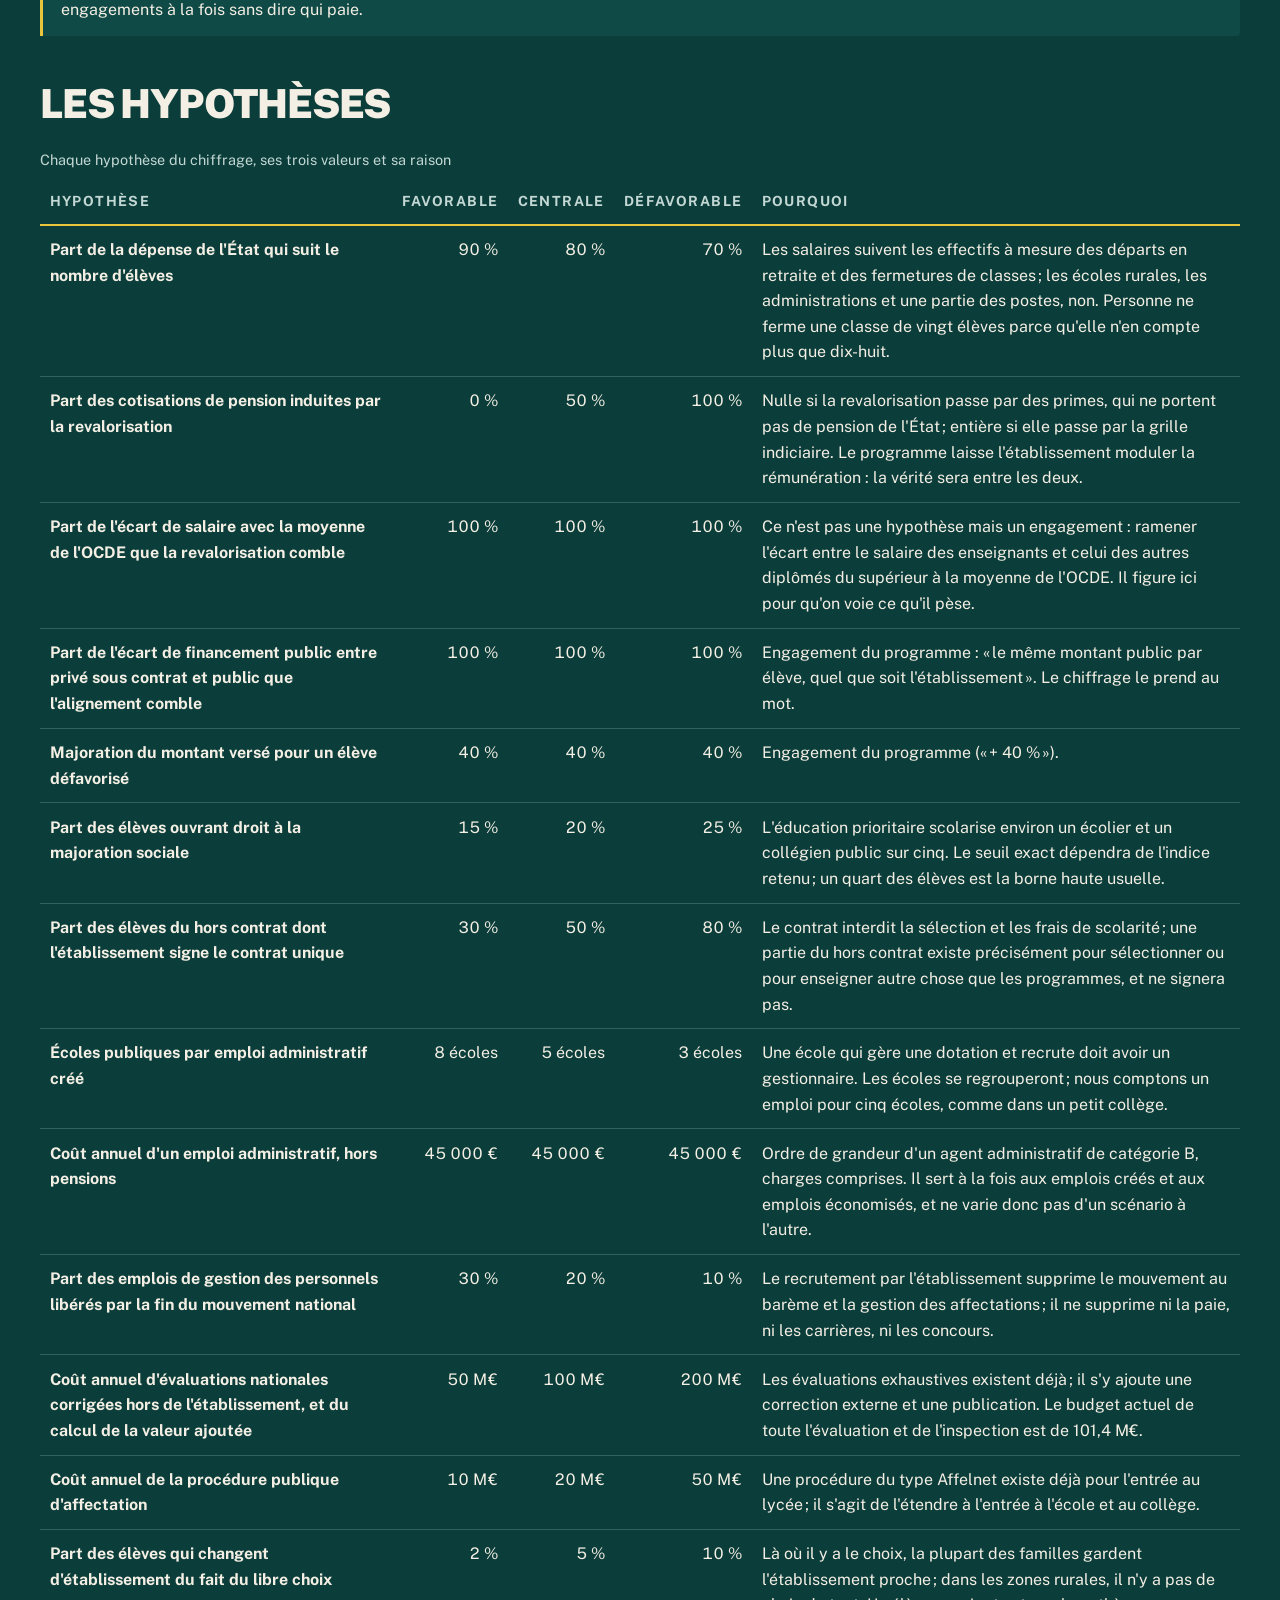
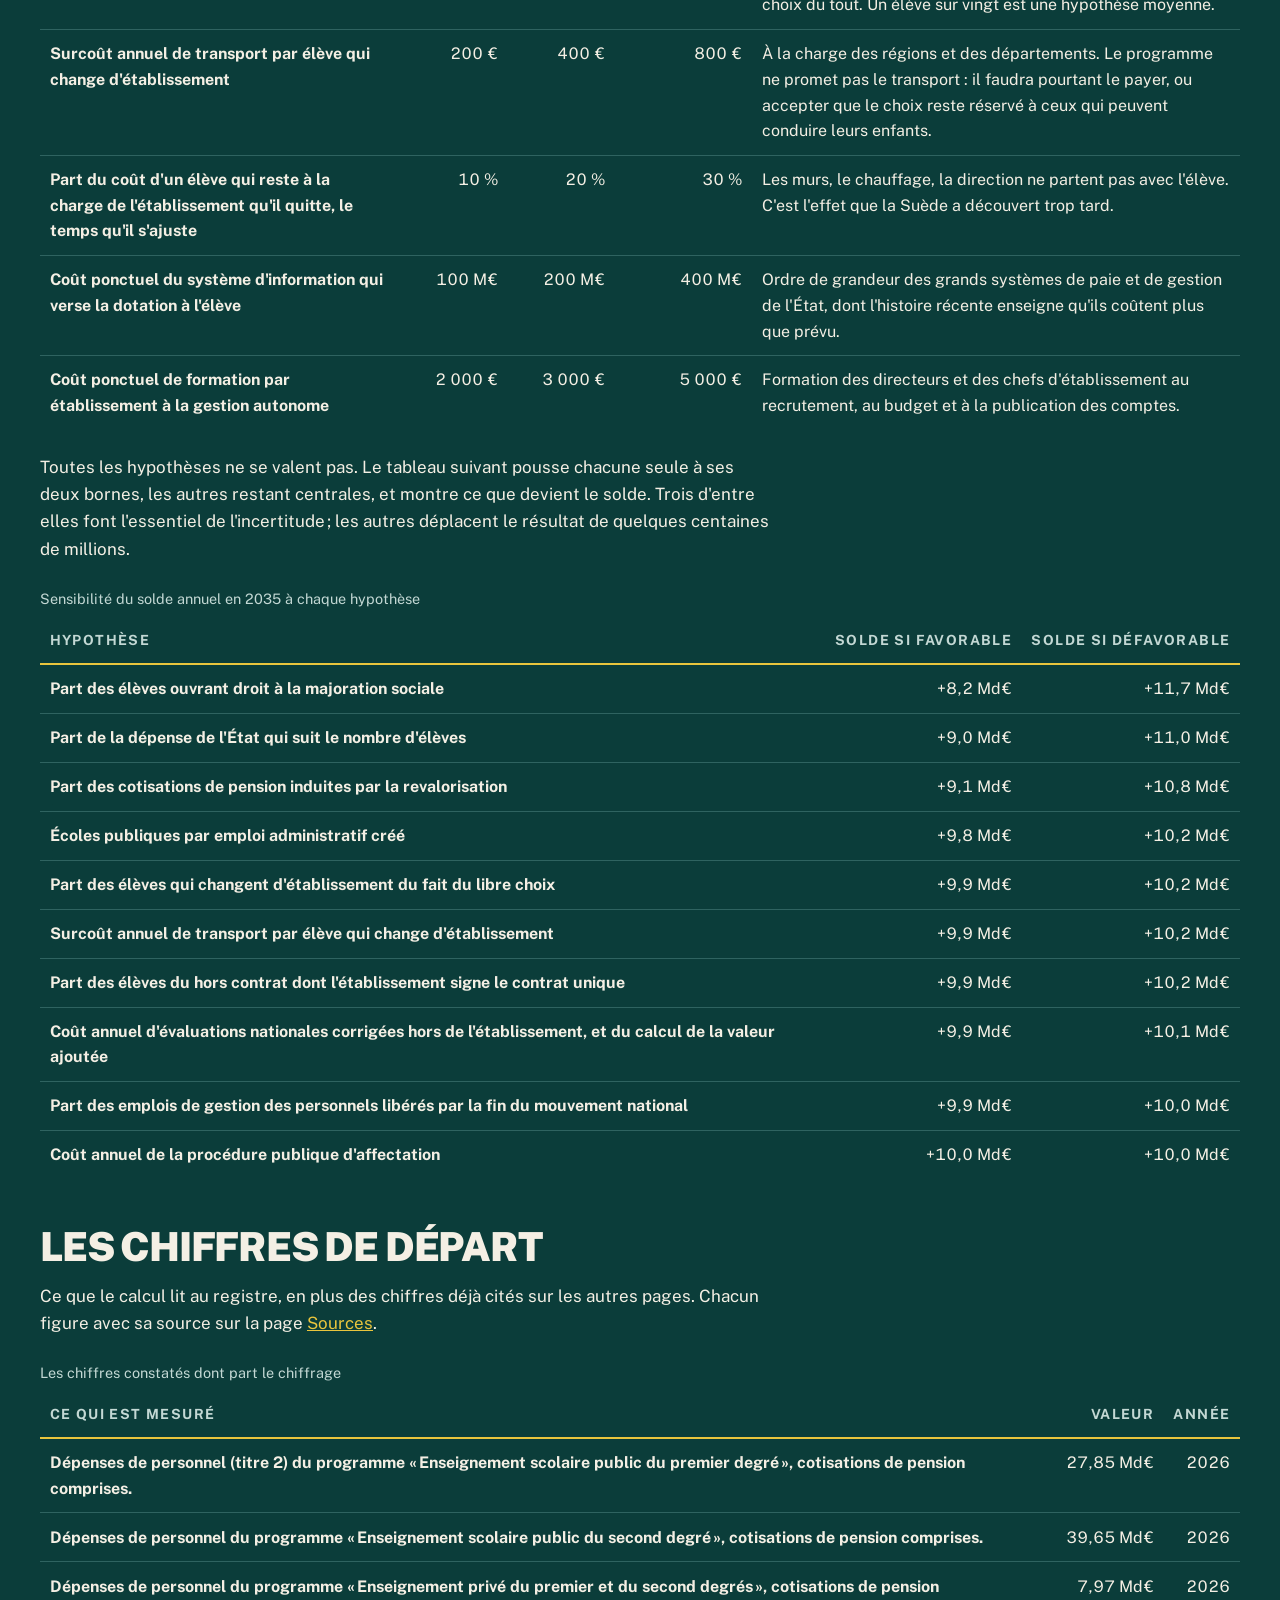
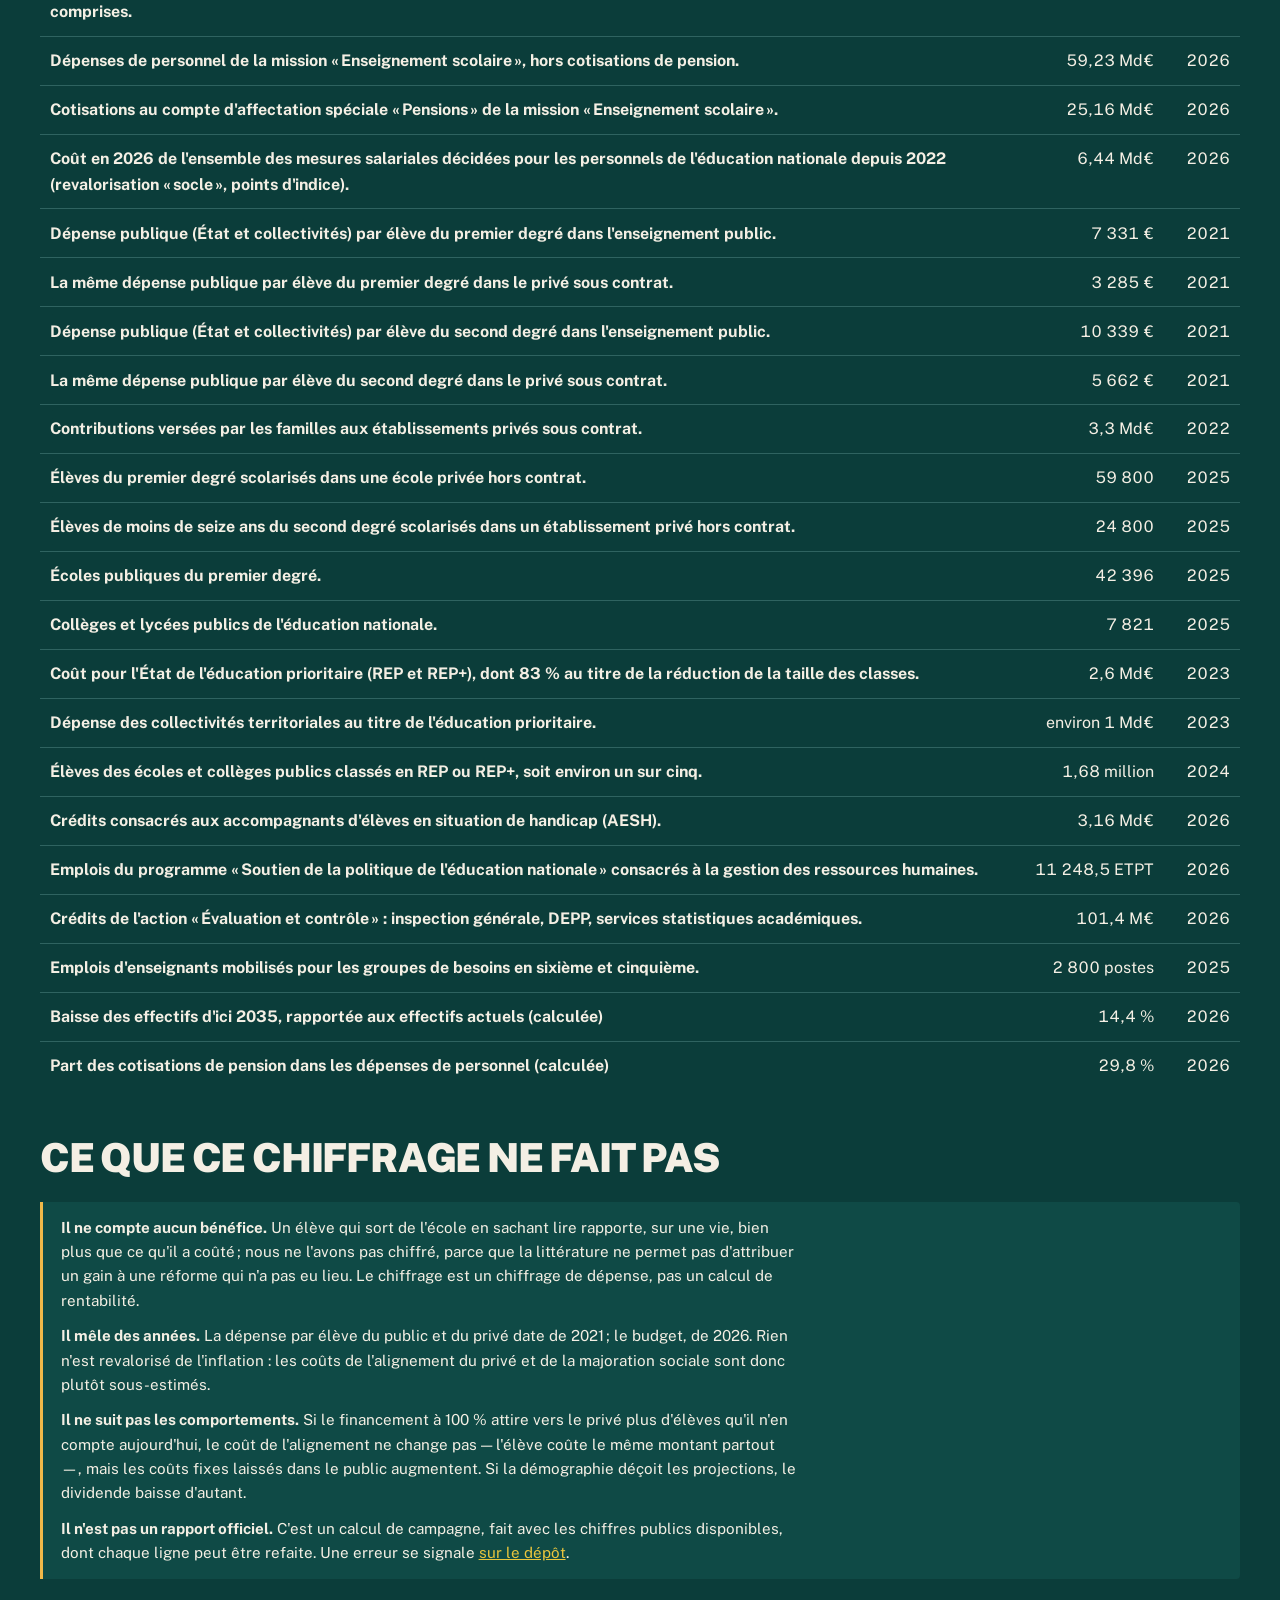
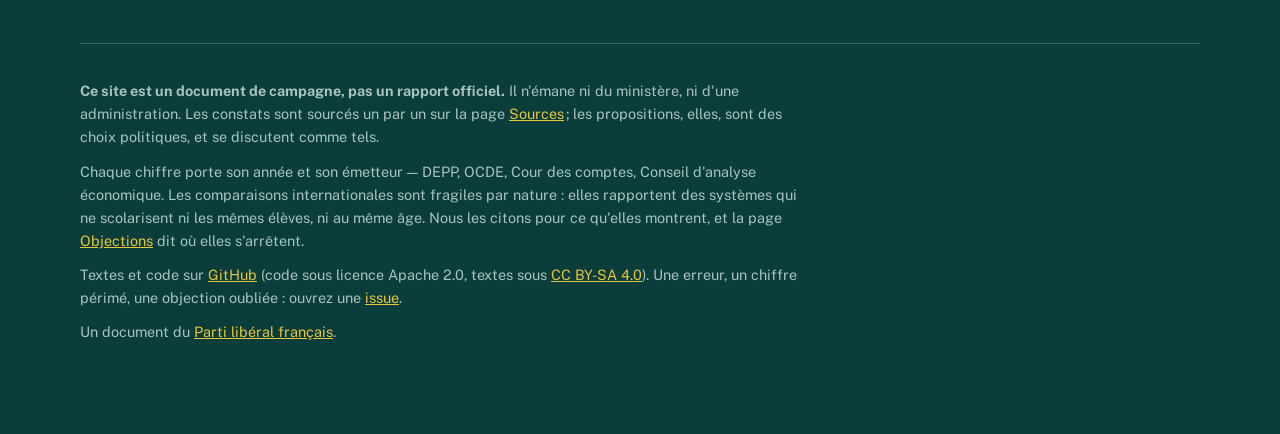
==== commit fb916e5f: "Chiffre le programme poste par poste, et corrige ce que le chiffrage dément Nouvelle page « Chiffrag" ====
--- a/chiffrage.html
+++ b/chiffrage.html
@@ -6,15 +6,15 @@
 <!-- La couleur de la barre du navigateur sur un téléphone : celle de la page,
      pour que la page commence où elle commence. -->
 <meta name="theme-color" content="#0b3d3a">
-<title>Le chiffrage — École : le programme libéral</title>
-<meta name="description" content="Ce que la réforme coûte, ce qui la finance et qui la paie : le calcul écrit en entier, avec ses hypothèses et ses perdants nommés.">
+<title>Chiffrage — École : le programme libéral</title>
+<meta name="description" content="Ce que coûte le programme libéral pour l'école, poste par poste, par rapport à la situation actuelle : formules, hypothèses, fourchettes, et qui y gagne ou y perd.">
 <link rel="icon" href="moteur/icone.svg" type="image/svg+xml">
 <link rel="apple-touch-icon" href="moteur/icone.svg">
 <!-- La feuille est extraite de src/education/gabarit.py par
      scripts/construire_site.py : elle n'existe qu'à un seul endroit. -->
 <link rel="stylesheet" href="moteur/style.css">
-<meta property="og:title" content="Le chiffrage — École : le programme libéral">
-<meta property="og:description" content="Ce que la réforme coûte, ce qui la finance et qui la paie : le calcul écrit en entier, avec ses hypothèses et ses perdants nommés.">
+<meta property="og:title" content="Chiffrage — École : le programme libéral">
+<meta property="og:description" content="Ce que coûte le programme libéral pour l'école, poste par poste, par rapport à la situation actuelle : formules, hypothèses, fourchettes, et qui y gagne ou y perd.">
 <meta property="og:type" content="website">
 <meta property="og:locale" content="fr_FR">
 </head>
@@ -22,10 +22,10 @@
 <a class="evitement" href="#contenu">Aller au contenu</a>
 <header class="bandeau"><div class="interieur">
   <p class="nom"><a href="index.html"><span>Parti libéral français — École</span></a></p>
-  <nav aria-label="Navigation principale"><span class="groupe"><span class="etiquette">Le site</span><span class="liens"><a href="index.html">Accueil</a></span></span><span class="groupe"><span class="etiquette">Le constat</span><span class="liens"><a href="resultats.html">Résultats</a><a href="depense.html">Dépense</a><a href="gouvernance.html">Qui décide</a></span></span><span class="groupe"><span class="etiquette">La proposition</span><span class="liens"><a href="proposition.html">La proposition</a><a href="chiffrage.html" aria-current="page">Le chiffrage</a><a href="comparaisons.html">Ailleurs</a></span></span><span class="groupe"><span class="etiquette">La confiance</span><span class="liens"><a href="objections.html">Objections</a><a href="sources.html">Sources</a></span></span></nav>
+  <nav aria-label="Navigation principale"><span class="groupe"><span class="etiquette">Le site</span><span class="liens"><a href="index.html">Accueil</a></span></span><span class="groupe"><span class="etiquette">Le constat</span><span class="liens"><a href="resultats.html">Résultats</a><a href="depense.html">Dépense</a><a href="gouvernance.html">Qui décide</a></span></span><span class="groupe"><span class="etiquette">La proposition</span><span class="liens"><a href="proposition.html">La proposition</a><a href="comparaisons.html">Ailleurs</a><a href="chiffrage.html" aria-current="page">Chiffrage</a></span></span><span class="groupe"><span class="etiquette">La confiance</span><span class="liens"><a href="objections.html">Objections</a><a href="sources.html">Sources</a></span></span></nav>
 </div></header>
 <main id="contenu">
-<div class="affiche"><p class="surtitre">La proposition · le coût</p><h1>Ce que la réforme coûte, et qui le paie.</h1><p class="chapeau">Nous écrivions jusqu'ici que notre proposition tenait à enveloppe constante sans l'avoir démontré. Cette page fait le calcul. Il est grossier, entièrement écrit, et il désigne un perdant — <strong class="cle-texte">sans quoi ce ne serait pas un chiffrage, mais une promesse</strong>.</p></div><nav class="plan" aria-label="Plan de la page"><p class="etiquette">Sur cette page</p><ol><li><a href="#methode">La méthode</a></li><li><a href="#couts">Ce que ça coûte</a></li><li><a href="#ressources">Ce qui le finance</a></li><li><a href="#perdant">Qui paie</a></li><li><a href="#bilan">Le bilan, et son trou</a></li><li><a href="#limites">Ce que ce calcul ne prouve pas</a></li></ol></nav><div class="note entree"><p><strong>La seule page de ce site qui calcule.</strong> Ailleurs, nous ne faisons que citer : les sources publient des agrégats, et recalculer un chiffre qu'on n'a pas produit soi-même donne l'illusion d'un modèle. Ici, il faut bien un modèle. Nous le posons donc à découvert : <strong>chaque entrée est un chiffre sourcé du site, chaque opération est écrite, chaque hypothèse est signalée comme telle</strong>. Un lecteur qui conteste une hypothèse peut refaire le calcul avec la sienne en dix lignes. C'est tout ce qu'on peut demander à un chiffrage d'opposition, qui n'a ni la direction du budget ni les fichiers de paie.</p></div><h2 id="methode">Trois dépenses, deux ressources</h2><p>La proposition engage trois dépenses nouvelles : porter le financement public à parité pour tous les élèves, majorer le montant versé pour l'élève défavorisé, et relever la rémunération des enseignants. Elle dispose de deux ressources : la baisse démographique, et le réalignement de la dépense par lycéen sur ce que font les autres pays.</p><p>Les trois dépenses ne se déploient pas au même rythme, et c'est ce qui rend le calendrier de la page <a href="proposition.html">La proposition</a> aussi important que les montants.</p><h2 id="couts">Ce que ça coûte</h2><h3 class="serif">1. Le financement à parité</h3><p>C'est le poste principal, et le moins discuté par les partisans de la liberté scolaire — qui présentent volontiers leur réforme comme gratuite. Elle ne l'est pas. Aujourd'hui, un élève du privé sous contrat coûte moins à l'État qu'un élève du public : 2 244 € contre 4 212 € dans le premier degré, d'après la Cour des comptes. <strong>Verser le même montant pour tous, c'est combler cet écart, et donc dépenser davantage.</strong></p><div class="defilant"><table><caption><span>Le coût du financement à parité, par an, à la fin du déploiement</span></caption><thead><tr><th class="long" scope="col">Ligne</th><th class="long" scope="col">Calcul</th><th class="nombre" scope="col">Ordre de grandeur</th></tr></thead><tbody><tr><th class="long" scope="row">Élèves du premier degré dans le privé sous contrat</th><td class="long">6,15 millions × 13,6 %</td><td class="nombre">≈ 840 000</td></tr><tr><th class="long" scope="row">Écart de financement par élève, premier degré</th><td class="long">4 212 € − 2 244 €</td><td class="nombre">≈ 1 970 €</td></tr><tr><th class="long" scope="row">Coût du premier degré</th><td class="long">840 000 × 1 970 €</td><td class="nombre">≈ 1,7 Md€</td></tr><tr><th class="long" scope="row">Élèves du second degré dans le privé sous contrat</th><td class="long">5,62 millions × 21,2 %</td><td class="nombre">≈ 1 190 000</td></tr><tr><th class="long" scope="row">Écart de financement par élève, second degré</th><td class="long">hypothèse dérivée des parts de budget publiées par la Cour : l'État couvre 68 % du budget du privé contre 74 % de celui du public, soit six points d'écart — d'où une fourchette de 1 000 à 2 000 €</td><td class="nombre">1,2 à 2,4 Md€</td></tr><tr><th class="long" scope="row">Total</th><td class="long"></td><td class="nombre">3 à 4 Md€ par an</td></tr></tbody></table></div><div class="note vigilance"><p><strong>L'hypothèse contestable est la deuxième</strong>, et c'est la seule du tableau. La Cour des comptes publie l'écart en euros pour le premier degré, mais pas pour le second : elle y donne des parts de budget (68 % pour le privé, 74 % pour le public). Nous en déduisons une fourchette, et nous la présentons comme une déduction.</p><p>Un point que ce tableau ne dit pas assez fort : <strong>si le privé sous contrat coûte moins cher, c'est aussi parce qu'il dépense moins</strong> — classes plus chargées, enseignants plus souvent contractuels, pas de remplaçants. Financer à parité ne fait donc pas que déplacer de l'argent : cela porte la dépense par élève du privé vers celle du public. Dit sans détour, nous proposons de verser 3 à 4 Md€ de plus à un réseau dont 96 % des élèves sont dans une école catholique. Qui trouve cela inacceptable a une objection réelle, et nous préférons qu'il la formule sur ce chiffre-là que sur un chiffre que nous aurions tu. <a href="https://github.com/g-pliberal/education/issues">L'adresse pour nous corriger est ici</a>.</p></div><h3 class="serif">2. La pondération sociale</h3><p>Elle ne coûte rien — et c'est précisément ce qui la rend douloureuse. <strong class="cle-texte">Majorer le montant versé pour l'élève défavorisé sans augmenter l'enveloppe, c'est diminuer celui versé pour les autres.</strong> Le calcul est immédiat : si l'on retient le quart des élèves les moins favorisés et qu'on majore leur dotation de 40 %, les trois autres quarts voient la leur baisser d'environ 13 %.</p><p>Nous ne connaissons aucune manière d'éviter cela, et nous ne cherchons pas à la masquer. C'est le cœur de la réforme : un établissement qui accueille des élèves favorisés reçoit moins qu'il ne reçoit aujourd'hui. Le lecteur dont l'enfant est scolarisé dans un tel établissement sait maintenant ce que nous lui proposons.</p><h3 class="serif">3. La rémunération des enseignants</h3><p>C'est le poste le plus lourd, et celui sans lequel rien d'autre ne tient. Le salaire effectif d'un professeur des écoles français est inférieur de 26 % à celui des autres diplômés du supérieur, contre 17 % en moyenne dans l'OCDE. Combler seulement cet écart-là — non pas rattraper les autres diplômés, mais rejoindre la position relative moyenne de l'OCDE — demande une hausse d'environ 12 % de la rémunération enseignante.</p><p>La masse salariale se déduit du budget, et n'a donc pas à être supposée. La mission pèse 64,5 Md€ hors pensions, dont 5,19 Md€ hors dépenses de personnel : il reste environ <strong>59,3 Md€</strong> de rémunérations. En retirant les 3,16 Md€ des accompagnants et la part des personnels non enseignants, on arrive à un ordre de grandeur de 50 Md€ pour les seuls enseignants. Une hausse de 12 % appliquée à cette assiette coûte <strong>environ 6 Md€ par an</strong>.</p><h2 id="ressources">Ce qui le finance</h2><h3 class="serif">1. La baisse démographique</h3><p>Le système scolaire doit perdre 1,7 million d'élèves en moins d'ici 2035. À dépense par élève inchangée, la tentation est de multiplier ce nombre par le coût moyen et d'annoncer une quinzaine de milliards. <strong>Ce serait faux, et c'est nous-mêmes qui avons expliqué pourquoi</strong> : la page <a href="comparaisons.html">Ailleurs en Europe</a> raconte comment les communes suédoises se sont retrouvées avec des écoles à demi vides dont les coûts fixes ne baissaient pas. Les murs, le chauffage, la direction et l'entretien ne suivent pas les effectifs.</p><p>Seule la part variable — pour l'essentiel les postes d'enseignant — se libère réellement. Nous retenons 60 % de la dépense par élève, et cette fois nous pouvons dire d'où vient le chiffre.</p><p>La DEPP publie la structure du financement par niveau. Les collectivités territoriales portent 38 % de la dépense du premier degré et 20 % de celle du second — et cette part va, dit la note, « pour l'essentiel aux frais d'investissement (bâti scolaire, équipement), de fonctionnement et à la rémunération des agents territoriaux ». <strong>Ce sont exactement les dépenses qui ne baissent pas quand les effectifs baissent</strong> : un bâtiment à demi vide coûte ce qu'il coûtait.</p><p>La part variable est donc bornée par le complément : de l'ordre de 62 % au premier degré, 80 % au second. <strong class="cle-texte">Nous retenons 60 % pour les deux</strong>, c'est-à-dire le bas de la fourchette, parce qu'une partie de ce que finance l'État ne varie pas davantage avec les effectifs — administration, inspection, services centraux. L'hypothèse reste une hypothèse, mais elle n'est plus une invention : elle est encadrée par une décomposition publiée, et choisie du côté prudent.</p><div class="defilant"><table><caption><span>Ce que la démographie libère réellement d'ici 2035</span></caption><thead><tr><th class="long" scope="col">Ligne</th><th class="long" scope="col">Calcul</th><th class="nombre" scope="col">Ordre de grandeur</th></tr></thead><tbody><tr><th class="long" scope="row">Premier degré : élèves en moins</th><td class="long">projection DEPP, scénario intermédiaire</td><td class="nombre">933 000</td></tr><tr><th class="long" scope="row">Part variable de la dépense par écolier</th><td class="long">9 080 € × 60 % (hypothèse)</td><td class="nombre">≈ 5 450 €</td></tr><tr><th class="long" scope="row">Ressource, premier degré</th><td class="long">933 000 × 5 450 €</td><td class="nombre">≈ 5,1 Md€</td></tr><tr><th class="long" scope="row">Second degré : élèves en moins</th><td class="long">projection DEPP, scénario intermédiaire</td><td class="nombre">743 800</td></tr><tr><th class="long" scope="row">Part variable de la dépense par collégien</th><td class="long">10 450 € × 60 % (hypothèse)</td><td class="nombre">≈ 6 270 €</td></tr><tr><th class="long" scope="row">Ressource, second degré</th><td class="long">743 800 × 6 270 €</td><td class="nombre">≈ 4,7 Md€</td></tr><tr><th class="long" scope="row">Ressource annuelle à l'horizon 2035</th><td class="long"></td><td class="nombre">≈ 10 Md€</td></tr></tbody></table></div><div class="note resume"><p>Nous appliquons au second degré le coût du collégien, alors que la baisse touchera aussi des lycéens, plus coûteux. <strong>L'estimation est donc prudente</strong> : la ressource réelle est probablement un peu supérieure. Nous préférons cette erreur-là à l'autre.</p></div><div class="note vigilance"><p>Cette ressource <strong>n'existe pas encore</strong>. Elle arrive par tranches, au rythme des générations, sur dix ans. Une réforme qui dépenserait tout de suite ce que la démographie rapportera en 2035 serait financée à crédit, et il faut le dire.</p></div><h3 class="serif">2. Le réalignement du lycée</h3><p>La France dépense 18 127 USD par lycéen contre 14 562 USD en moyenne dans l'OCDE, soit 24 % de plus — quand elle dépense 13 % de moins que cette moyenne par écolier. Ramener la dépense par lycéen à la moyenne de l'OCDE, et porter l'écart sur l'élémentaire, est la seconde ressource de ce programme. Elle ne demande pas un euro de plus : elle déplace.</p><p>Nous ne chiffrons pas ce transfert à l'euro, faute de connaître la répartition exacte des effectifs du second cycle. Nous indiquons seulement son sens et son ampleur : de l'ordre d'un quart de la dépense par élève du second cycle du secondaire.</p><h2 id="perdant">Qui paie</h2><div class="encadre"><h3 class="serif">Les trois perdants, nommés</h3><p>Un programme sans perdant est un programme qui ment. Voici les nôtres.</p><p><strong>Les familles favorisées.</strong> La pondération sociale abaisse d'environ 13 % la dotation attachée à un élève qui n'est pas défavorisé. Les établissements qui en accueillent beaucoup recevront moins qu'aujourd'hui.</p><p><strong>Le second cycle du secondaire.</strong> Le lycée général et technologique, et au premier chef les classes préparatoires, dont l'élève reçoit 19 070 € quand l'écolier en reçoit 9 080 €. Moins d'options, des groupes moins dédoublés, une carte des formations resserrée : c'est le prix de l'école primaire.</p><p><strong>L'administration centrale et académique.</strong> L'autonomie des établissements retire leur objet à une partie des fonctions d'affectation, de dotation horaire et de contrôle a priori. Nous ne prétendons pas que ces postes disparaissent sans douleur ni sans conflit.</p></div><h2 id="bilan">Le bilan, et son trou</h2><div class="defilant"><table><caption><span>Le compte, à l'horizon 2035, en milliards d'euros par an</span></caption><thead><tr><th class="long" scope="col"></th><th class="nombre" scope="col">Dépense</th><th class="nombre" scope="col">Ressource</th></tr></thead><tbody><tr><th class="long" scope="row">Financement à parité</th><td class="nombre">3 à 4</td><td class="nombre">—</td></tr><tr><th class="long" scope="row">Pondération sociale</th><td class="nombre">0 (redéploiement interne)</td><td class="nombre">—</td></tr><tr><th class="long" scope="row">Rémunération des enseignants</th><td class="nombre">≈ 6</td><td class="nombre">—</td></tr><tr><th class="long" scope="row">Baisse démographique (part variable)</th><td class="nombre">—</td><td class="nombre">≈ 10</td></tr><tr><th class="long" scope="row">Réalignement du lycée</th><td class="nombre">—</td><td class="nombre">non chiffré, positif</td></tr><tr><th class="long" scope="row">Total</th><td class="nombre">9 à 10</td><td class="nombre">10 et plus</td></tr></tbody></table></div><p>Le compte tombe juste à l'horizon 2035, et <strong>il ne tombe juste qu'à cet horizon</strong>. C'est le trou de ce programme, et nous préférons l'écrire que le laisser trouver : entre la première année et la dixième, les dépenses arrivent plus vite que la ressource démographique.</p><p>Nous en tirons une conséquence sur le calendrier plutôt qu'une pirouette. Les deux premières années ne coûtent presque rien — publier des résultats et des comptes, donner de l'autonomie à des académies volontaires. Le financement à parité, qui est le poste coûteux, vient en quatrième année, quand la démographie a déjà commencé à rendre. <strong class="cle-texte">L'ordre des réformes n'est pas une prudence politique : c'est une contrainte de trésorerie.</strong></p><h2 id="limites">Ce que ce calcul ne prouve pas</h2><div class="note vigilance"><p>Il ne prouve pas que la réforme est finançable. Il établit qu'elle est <em>plausiblement</em> finançable à l'horizon d'une décennie, sous deux hypothèses que nous avons écrites en toutes lettres, et qui sont désormais l'une et l'autre encadrées par des chiffres publiés : l'écart de financement au second degré, déduit des parts de budget de la Cour des comptes, et la part variable de la dépense, bornée par la décomposition du financement par niveau de la DEPP. Encadrées n'est pas démontrées. Aucune des deux n'est publiée telle quelle, et l'une comme l'autre peut être fausse : ce sont les deux endroits par où nous attaquer.</p><p>Il ne dit rien non plus des coûts de transition — systèmes d'information, double régime statutaire pendant vingt ans, accompagnement des établissements qui perdent des élèves. Ces coûts existent, nous ne savons pas les évaluer, et ils vont dans le mauvais sens.</p><p>Ce qu'on peut nous opposer de plus fort, c'est qu'un gouvernement disposant de la direction du budget ferait ce calcul mieux que nous. C'est exact. Nous demandons qu'il le fasse, et qu'il le publie.</p></div>
+<div class="affiche"><p class="surtitre">La proposition · le chiffrage</p><h1>Ce que le programme coûte, et ce qu'il rapporte.</h1><p class="chapeau">Chaque réforme, chiffrée poste par poste par rapport à la situation actuelle, avec ses formules et ses hypothèses. Le résultat n'est pas celui que nous annoncions : <strong class="cle-texte">tel qu'il est écrit, le programme coûte environ 10,0 Md€ de plus par an que la dépense d'aujourd'hui</strong>. Nous le publions quand même, et nous disons ce qu'il faudrait abandonner pour qu'il tienne dans l'enveloppe.</p></div><div class="fiches reperes"><div class="fiche"><span class="etiquette">Ce que le programme ajoute</span><span class="valeur">17,5 Md€</span><span class="precision">par an en 2035 : revalorisation, alignement du privé, majoration sociale, autonomie.</span></div><div class="fiche"><span class="etiquette">Ce que la démographie et la réforme libèrent</span><span class="valeur">7,6 Md€</span><span class="precision">par an en 2035, dont l'essentiel vient de 1,7 million d'élèves en moins.</span></div><div class="fiche"><span class="etiquette">Le solde</span><span class="valeur">+10,0 Md€</span><span class="precision">par an, entre +5,8 Md€ et +14,8 Md€ selon les hypothèses.</span></div></div><nav class="plan" aria-label="Plan de la page"><p class="etiquette">Sur cette page</p><ol><li><a href="#regle">La règle du chiffrage</a></li><li><a href="#postes">Poste par poste</a></li><li><a href="#lectures">Deux lectures du solde</a></li><li><a href="#plus-moins">Les + et les −</a></li><li><a href="#gagnants">Qui y gagne, qui y perd</a></li><li><a href="#annees">Année par année</a></li><li><a href="#equilibre">Revenir à l'enveloppe</a></li><li><a href="#hypotheses">Les hypothèses</a></li><li><a href="#depart">Les chiffres de départ</a></li><li><a href="#limites-chiffrage">Ce que ce chiffrage ne fait pas</a></li></ol></nav><div class="note vigilance"><p><strong>Ce que ce chiffrage change à notre propre discours.</strong> Nous écrivions que le programme tenait « à enveloppe constante », financé par la baisse du nombre d'élèves. Le calcul dit autre chose. La démographie libère bien 7,5 Md€ par an ; mais trois engagements pèsent davantage à eux seuls — aligner le financement public de l'élève du privé sur celui du public, majorer de 40 % celui de l'élève défavorisé, et ramener le salaire des enseignants à la moyenne de l'OCDE. <strong class="cle-texte">Ils sont justes, et ils ne sont pas gratuits.</strong> Les pages qui disaient le contraire ont été corrigées.</p></div><h2 id="regle">La règle de ce chiffrage</h2><ul class="leviers"><li><strong>Le point de comparaison est la situation actuelle</strong>, en 2035 : l'année où la baisse des effectifs annoncée par la DEPP sera acquise, et où toutes les réformes du calendrier seront en place. Les montants sont annuels.</li><li><strong>Le signe est celui du solde public</strong> : un <span class="badge">+</span> est une dépense de plus pour l'État ou les collectivités, un <span class="badge">−</span> une dépense de moins.</li><li><strong>Les chiffres constatés sont ceux du registre</strong> du site, avec leur source : le calcul les lit, il ne les recopie pas. Les montants sont dans les euros de leurs années — 2021 pour la dépense par élève, 2026 pour le budget. Rien n'est revalorisé, ce qui sous-estime plutôt les coûts.</li><li><strong>Ce qui n'est pas constaté est une hypothèse</strong>, donnée avec une valeur favorable, centrale et défavorable, et sa raison. Le chiffre principal est celui du scénario central ; la fourchette, celle des deux autres.</li></ul><h2 id="postes">Poste par poste</h2><div class="defilant"><table><caption><span>Effet annuel de chaque poste en 2035, par rapport à la situation actuelle (+ : dépense de plus ; − : dépense de moins)</span></caption><thead><tr><th class="texte" scope="col">Réforme</th><th class="long" scope="col">Poste</th><th class="long" scope="col">Aujourd'hui</th><th class="long" scope="col">Avec le programme</th><th class="nombre" scope="col">Effet central</th><th class="nombre" scope="col">Fourchette</th></tr></thead><tbody><tr><th class="texte" scope="row">6</th><td class="long"><strong>Revalorisation des enseignants</strong><br><span class="discret">Hausse de salaire qui ramène l'écart à la moyenne de l'OCDE (+12,2 % à l'école, +6,1 % au collège et au lycée) × dépenses de personnel des programmes 140, 141 et 139, hors pensions, plus la part retenue des cotisations de pension × part de la masse salariale maintenue en 2035.</span></td><td class="long">Un professeur des écoles gagne 26 % de moins qu'un autre diplômé du supérieur ; la moyenne de l'OCDE est de 17 %.</td><td class="long">L'écart est ramené à la moyenne de l'OCDE, au collège comme à l'école, dans le public comme dans le privé sous contrat.</td><td class="nombre">+4,9 Md€</td><td class="nombre">+4,0 Md€ à +5,8 Md€</td></tr><tr><th class="texte" scope="row">1</th><td class="long"><strong>Même financement public pour l'élève du privé sous contrat</strong><br><span class="discret">Écart de dépense publique par élève entre public et privé, au premier et au second degré × élèves du privé sous contrat × part des effectifs maintenue en 2035.</span></td><td class="long">Un élève du privé sous contrat reçoit 3 285 € d'argent public à l'école contre 7 331 € dans le public, 5 662 € au collège et au lycée contre 10 339 € ; sa famille paie des frais de scolarité.</td><td class="long">Le même montant public par élève ; les frais de scolarité disparaissent.</td><td class="nombre">+7,7 Md€</td><td class="nombre">+7,7 Md€ à +7,7 Md€</td></tr><tr><th class="texte" scope="row">2</th><td class="long"><strong>Majoration de 40 % pour l'élève défavorisé</strong><br><span class="discret">40 % × part des élèves défavorisés × financement public de tous les élèves au niveau du public, moins ce que l'éducation prioritaire coûte déjà à l'État et aux collectivités — le tout aux effectifs de 2035.</span></td><td class="long">L'éducation prioritaire concentre des moyens sur des zones, surtout en réduisant la taille des classes.</td><td class="long">Chaque élève défavorisé, où qu'il soit scolarisé, apporte 40 % de plus ; l'éducation prioritaire actuelle est absorbée dans la majoration.</td><td class="nombre">+4,0 Md€</td><td class="nombre">+2,2 Md€ à +5,7 Md€</td></tr><tr><th class="texte" scope="row">4</th><td class="long"><strong>Financement des écoles hors contrat qui signent le contrat unique</strong><br><span class="discret">Élèves du hors contrat × dépense publique par élève du public × part des établissements qui signent × effectifs maintenus en 2035.</span></td><td class="long">Les élèves du hors contrat ne reçoivent aucun financement public ; leurs familles paient tout.</td><td class="long">Les établissements qui acceptent le contrat unique sont financés comme les autres.</td><td class="nombre">+300 M€</td><td class="nombre">+180 M€ à +480 M€</td></tr><tr><th class="texte" scope="row">3</th><td class="long"><strong>Gestionnaires pour les écoles devenues autonomes</strong><br><span class="discret">Écoles publiques ÷ écoles par emploi créé × coût d'un emploi administratif.</span></td><td class="long">Une école n'a ni budget propre, ni personnalité juridique, ni personne pour gérer une dotation.</td><td class="long">Les écoles se regroupent et reçoivent un gestionnaire pour gérer leur dotation et leurs recrutements.</td><td class="nombre">+380 M€</td><td class="nombre">+240 M€ à +640 M€</td></tr><tr><th class="texte" scope="row">5</th><td class="long"><strong>Évaluations corrigées hors de l'établissement et publiées en valeur ajoutée</strong><br><span class="discret">Hypothèse directe de coût annuel.</span></td><td class="long">Des évaluations nationales existent, mais ne sont ni corrigées hors de l'établissement ni publiées école par école.</td><td class="long">Correction externe, calcul de la valeur ajoutée, publication.</td><td class="nombre">+100 M€</td><td class="nombre">+50 M€ à +200 M€</td></tr><tr><th class="texte" scope="row">5</th><td class="long"><strong>Procédure publique d'affectation</strong><br><span class="discret">Hypothèse directe de coût annuel.</span></td><td class="long">La carte scolaire affecte l'élève selon son adresse ; la dérogation est opaque.</td><td class="long">Les familles classent leurs vœux ; un algorithme public attribue les places.</td><td class="nombre">+20 M€</td><td class="nombre">+10 M€ à +50 M€</td></tr><tr><th class="texte" scope="row">5</th><td class="long"><strong>Transport des élèves qui choisissent un établissement éloigné</strong><br><span class="discret">Élèves en 2035 × part qui change d'établissement × surcoût de transport par élève.</span></td><td class="long">Le transport scolaire dessert l'établissement du secteur.</td><td class="long">Une partie des élèves choisit plus loin ; les régions et les départements paient le trajet.</td><td class="nombre">+200 M€</td><td class="nombre">+40 M€ à +810 M€</td></tr><tr><th class="texte" scope="row">3</th><td class="long"><strong>Fin du mouvement national au barème</strong><br><span class="discret">Emplois de gestion des personnels × part libérée × coût d'un emploi administratif.</span></td><td class="long">11 248,5 ETPT gèrent les personnels, dont le mouvement et les affectations au barème.</td><td class="long">L'établissement recrute ; une partie de ces emplois n'a plus d'objet.</td><td class="nombre">−100 M€</td><td class="nombre">−150 M€ à −50 M€</td></tr><tr><th class="texte" scope="row">6</th><td class="long"><strong>Dividende démographique</strong><br><span class="discret">Crédits de la mission « Enseignement scolaire » hors pensions × baisse des effectifs d'ici 2035 (1,7 million sur 11,77 millions) × part de la dépense qui suit les effectifs.</span></td><td class="long">À dépense par élève constante, la baisse des effectifs réduit d'elle-même la dépense de l'État.</td><td class="long">La dépense ainsi libérée n'est pas rendue au budget : elle finance le programme.</td><td class="nombre">−7,5 Md€</td><td class="nombre">−8,4 Md€ à −6,5 Md€</td></tr></tbody></table></div><div class="defilant"><table><caption><span>Le bilan annuel en 2035</span></caption><thead><tr><th class="texte" scope="col"></th><th class="nombre" scope="col">Favorable</th><th class="nombre" scope="col">Central</th><th class="nombre" scope="col">Défavorable</th></tr></thead><tbody><tr><th class="texte" scope="row">Dépenses nouvelles</th><td class="nombre">+14,4 Md€</td><td class="nombre">+17,5 Md€</td><td class="nombre">+21,4 Md€</td></tr><tr><th class="texte" scope="row">Dépenses évitées</th><td class="nombre">−8,5 Md€</td><td class="nombre">−7,6 Md€</td><td class="nombre">−6,6 Md€</td></tr><tr><th class="texte" scope="row"><strong>Solde</strong></th><td class="nombre"><strong>+5,8 Md€</strong></td><td class="nombre"><strong>+10,0 Md€</strong></td><td class="nombre"><strong>+14,8 Md€</strong></td></tr></tbody></table></div><p>Deux postes ne figurent pas dans ce bilan parce qu'ils ne durent pas. Ils sont comptés dans le tableau année par année.</p><div class="defilant"><table><caption><span>Les coûts de transition, dus seulement pendant la mise en place (montant par année où ils sont dus)</span></caption><thead><tr><th class="texte" scope="col">Réforme</th><th class="long" scope="col">Poste</th><th class="long" scope="col">Pourquoi</th><th class="nombre" scope="col">Effet central</th><th class="nombre" scope="col">Fourchette</th></tr></thead><tbody><tr><th class="texte" scope="row">1</th><td class="long"><strong>Coûts fixes laissés par les élèves qui partent</strong><br><span class="discret">Élèves × part qui change d'établissement × coût public moyen d'un élève × part de ce coût qui ne part pas avec lui. Dû chaque année de 2031 à 2034.</span></td><td class="long">L'établissement quitté garde un temps ses murs et son équipe, le temps de s'ajuster.</td><td class="nombre">+1,0 Md€</td><td class="nombre">+210 M€ à +3,1 Md€</td></tr><tr><th class="texte" scope="row">3</th><td class="long"><strong>Système d'information et formation des directions</strong><br><span class="discret">Coût du système + établissements × coût de formation, réparti sur 2028 et 2029.</span></td><td class="long">Un système qui verse la dotation à l'élève ; une formation à la gestion pour chaque direction d'école et d'établissement.</td><td class="nombre">+180 M€</td><td class="nombre">+100 M€ à +330 M€</td></tr></tbody></table></div><p>Deux réformes ne coûtent presque rien et n'ont pas de ligne. Le socle resserré (réforme 7) réécrit des programmes. Les 2 800 postes des groupes de besoins, et les autres dispositifs nationaux, ne sont pas comptés comme des économies : leurs moyens restent dans la dotation des établissements, qui en décideront l'usage. La majoration pour le handicap reprend les 3,16 Md€ des accompagnants, sans plus.</p><h2 id="lectures">Deux lectures du solde, et laquelle compte</h2><div class="paire"><div><h3>Par rapport au budget d'aujourd'hui</h3><p class="cle-texte">+10,0 Md€ par an</p><p>C'est la question « faut-il plus d'argent que maintenant ? ». La baisse démographique est comptée comme une ressource du programme. La réponse est oui : même dans l'hypothèse favorable, +5,8 Md€.</p></div><div><h3>Par rapport à ce que l'État dépenserait sans nous</h3><p class="cle-texte">+17,4 Md€ par an</p><p>Sans le programme, les classes se videraient et la dépense baisserait d'elle-même. Le programme dépense cette baisse au lieu de la rendre au contribuable. Pour les finances publiques, c'est le vrai coût : ce que l'on aurait pu économiser, et que l'on n'économise pas.</p></div></div><p>Nous tenons la seconde lecture pour la plus honnête, et c'est celle qu'un adversaire retiendra. La première est celle que nous avions en tête en écrivant « à enveloppe constante ». Même elle ne tient pas.</p><h2 id="plus-moins">Les + et les − de chaque réforme</h2><div class="defilant"><table><caption><span>Ce que chaque réforme améliore et ce qu'elle dégrade ou coûte, par rapport à la situation actuelle</span></caption><thead><tr><th class="texte" scope="col">Réforme</th><th class="long" scope="col">+ Ce qui s'améliore</th><th class="long" scope="col">− Ce qui se dégrade, ou coûte</th></tr></thead><tbody><tr><th class="texte" scope="row">1. Le financement suit l'élève</th><td class="long">Le choix de l'école ne dépend plus du revenu ni de l'adresse ; les familles du privé ne paient plus les 3,3 Md€ de frais de scolarité qu'elles versent chaque année ; une école nouvelle peut être financée.</td><td class="long">Le poste le plus lourd du programme, 7,7 Md€ par an ; des coûts fixes laissés dans les établissements quittés ; un risque de concentration des élèves en difficulté si la pondération ne suit pas.</td></tr><tr><th class="texte" scope="row">2. La majoration sociale</th><td class="long">L'élève défavorisé devient recherché au lieu d'être évité ; les moyens le suivent où qu'il aille, au lieu d'être attachés à un zonage.</td><td class="long">4,0 Md€ par an de plus que l'éducation prioritaire actuelle ; la fin du zonage retire aux écoles REP leurs classes dédoublées garanties : elles devront les payer sur leur dotation.</td></tr><tr><th class="texte" scope="row">3. L'autonomie</th><td class="long">Le chef d'établissement choisit son équipe ; la fin du mouvement au barème libère des emplois de gestion ; les dispositifs uniformes cessent.</td><td class="long">380 M€ par an de gestionnaires pour les écoles, qui n'en ont pas ; un risque d'arbitraire local dans le recrutement ; la protection du barème disparaît pour les nouveaux enseignants.</td></tr><tr><th class="texte" scope="row">4. Le contrat unique</th><td class="long">L'offre se diversifie au-delà de l'enseignement catholique ; le socle et l'accueil sans sélection deviennent opposables à tous les établissements financés.</td><td class="long">300 M€ par an pour les établissements hors contrat qui signeront ; un contrôle à organiser sur des milliers d'établissements nouveaux.</td></tr><tr><th class="texte" scope="row">5. L'évaluation publique et l'affectation</th><td class="long">Les familles choisissent sur pièces ; l'école qui fait progresser est reconnue ; la dérogation opaque disparaît.</td><td class="long">120 M€ par an ; et 200 M€ de transport pour les collectivités, faute de quoi le choix resterait réservé aux familles motorisées.</td></tr><tr><th class="texte" scope="row">6. Le métier d'enseignant</th><td class="long">Un salaire au niveau de la moyenne de l'OCDE : +12,2 % à l'école, +6,1 % au collège et au lycée ; un recrutement sur projet.</td><td class="long">4,9 Md€ par an, à comparer aux 6,44 Md€ de toutes les mesures salariales décidées depuis 2022 ; la baisse démographique ne suffit pas à la financer en même temps que le reste.</td></tr><tr><th class="texte" scope="row">7. Le socle</th><td class="long">Un niveau attendu, défini année par année et vérifié.</td><td class="long">Un coût négligeable ; une réécriture des programmes que chaque changement de majorité peut défaire.</td></tr></tbody></table></div><h2 id="gagnants">Qui y gagne, qui y perd</h2><div class="defilant"><table><caption><span>Effet du programme sur chaque acteur, par rapport à la situation actuelle</span></caption><thead><tr><th class="texte" scope="col">Acteur</th><th class="texte" scope="col">Effet</th><th class="long" scope="col">Pourquoi</th></tr></thead><tbody><tr><th class="texte" scope="row">Les enseignants</th><td class="texte">+</td><td class="long">4,9 Md€ de rémunération en plus par an. Ils perdent en revanche, pour les nouveaux recrutés, l'affectation au barème.</td></tr><tr><th class="texte" scope="row">Les familles du privé sous contrat</th><td class="texte">+</td><td class="long">Elles ne paient plus les 3,3 Md€ de frais de scolarité annuels.</td></tr><tr><th class="texte" scope="row">Les élèves défavorisés</th><td class="texte">+</td><td class="long">Un financement majoré qui les suit, et des établissements qui ont intérêt à les accueillir.</td></tr><tr><th class="texte" scope="row">Les familles du hors contrat</th><td class="texte">+ ou =</td><td class="long">Financées si leur école signe le contrat ; inchangées sinon.</td></tr><tr><th class="texte" scope="row">Les collectivités</th><td class="texte">−</td><td class="long">Le transport des élèves qui choisissent plus loin, et une part des coûts fixes des établissements quittés.</td></tr><tr><th class="texte" scope="row">Le contribuable</th><td class="texte">−</td><td class="long">10,0 Md€ par an de plus qu'aujourd'hui, et 17,4 Md€ de plus que sans le programme.</td></tr><tr><th class="texte" scope="row">Les établissements publics favorisés</th><td class="texte">= ou −</td><td class="long">Inchangés si le programme est financé comme il est écrit. Si l'on veut tenir l'enveloppe, ce sont eux qui paient : voir ci-dessous.</td></tr></tbody></table></div><h2 id="annees">Année par année</h2><p>Le calendrier de la proposition commence par ce qui ne coûte presque rien. Les premières années sont donc excédentaires : la baisse des effectifs libère plus que la transparence et l'autonomie ne coûtent. Le solde bascule en 2031, avec le contrat unique et la majoration sociale.</p><div class="defilant"><table><caption><span>Trajectoire annuelle, scénario central (les effectifs de 2035 sont appliqués à toutes les années, ce qui sous-estime un peu les premières)</span></caption><thead><tr><th class="texte" scope="col">Année</th><th class="nombre" scope="col">Dépenses nouvelles</th><th class="nombre" scope="col">Dépenses évitées</th><th class="nombre" scope="col">Transition</th><th class="nombre" scope="col">Solde</th></tr></thead><tbody><tr><th class="texte" scope="row">2028</th><td class="nombre">+710 M€</td><td class="nombre">−2,2 Md€</td><td class="nombre">+180 M€</td><td class="nombre"><strong>−1,3 Md€</strong></td></tr><tr><th class="texte" scope="row">2029</th><td class="nombre">+1,4 Md€</td><td class="nombre">−3,0 Md€</td><td class="nombre">+180 M€</td><td class="nombre"><strong>−1,4 Md€</strong></td></tr><tr><th class="texte" scope="row">2030</th><td class="nombre">+2,3 Md€</td><td class="nombre">−3,8 Md€</td><td class="nombre">0 M€</td><td class="nombre"><strong>−1,5 Md€</strong></td></tr><tr><th class="texte" scope="row">2031</th><td class="nombre">+6,0 Md€</td><td class="nombre">−4,5 Md€</td><td class="nombre">+1,0 Md€</td><td class="nombre"><strong>+2,5 Md€</strong></td></tr><tr><th class="texte" scope="row">2032</th><td class="nombre">+9,7 Md€</td><td class="nombre">−5,3 Md€</td><td class="nombre">+1,0 Md€</td><td class="nombre"><strong>+5,4 Md€</strong></td></tr><tr><th class="texte" scope="row">2033</th><td class="nombre">+13,3 Md€</td><td class="nombre">−6,1 Md€</td><td class="nombre">+1,0 Md€</td><td class="nombre"><strong>+8,3 Md€</strong></td></tr><tr><th class="texte" scope="row">2034</th><td class="nombre">+16,9 Md€</td><td class="nombre">−6,8 Md€</td><td class="nombre">+1,0 Md€</td><td class="nombre"><strong>+11,1 Md€</strong></td></tr><tr><th class="texte" scope="row">2035</th><td class="nombre">+17,5 Md€</td><td class="nombre">−7,6 Md€</td><td class="nombre">0 M€</td><td class="nombre"><strong>+10,0 Md€</strong></td></tr></tbody></table></div><h2 id="equilibre">Revenir à l'enveloppe : ce que chaque choix coûte, et à qui</h2><p>Pour tenir le programme à dépense constante, il faut trouver 10,0 Md€ par an. Faire payer tout le monde également reviendrait à baisser de 11,3 % le montant versé pour chaque élève, avant majoration. Les autres voies sont ciblées ; chacune a son perdant, et nous le nommons.</p><div class="defilant"><table><caption><span>Ce que rapporterait, seul, chaque renoncement possible</span></caption><thead><tr><th class="long" scope="col">Renoncement</th><th class="long" scope="col">Qui le paie</th><th class="nombre" scope="col">Baisse du solde</th></tr></thead><tbody><tr><th class="long" scope="row">Aligner le financement du privé sous contrat à moitié seulement</th><td class="long">Les familles du privé, qui garderaient une partie de leurs frais de scolarité.</td><td class="nombre">−3,8 Md€</td></tr><tr><th class="long" scope="row">Ne combler que la moitié de l'écart de salaire avec l'OCDE</th><td class="long">Les enseignants.</td><td class="nombre">−2,4 Md€</td></tr><tr><th class="long" scope="row">Financer la majoration sociale en prenant sur les autres élèves</th><td class="long">Les établissements qui accueillent peu d'élèves défavorisés, dont le montant par élève baisserait de −5,6 %.</td><td class="nombre">−4,0 Md€</td></tr><tr><th class="long" scope="row">Ramener la majoration de 40 % à 20 %</th><td class="long">Les élèves défavorisés.</td><td class="nombre">−3,5 Md€</td></tr></tbody></table></div><div class="note resume"><p>Aucune de ces options ne suffit seule, et nous ne choisissons pas ici : c'est un choix politique, qui appartient au débat. Ce que ce tableau interdit, en revanche, c'est de promettre les quatre engagements à la fois sans dire qui paie.</p></div><h2 id="hypotheses">Les hypothèses</h2><div class="defilant"><table><caption><span>Chaque hypothèse du chiffrage, ses trois valeurs et sa raison</span></caption><thead><tr><th class="long" scope="col">Hypothèse</th><th class="nombre" scope="col">Favorable</th><th class="nombre" scope="col">Centrale</th><th class="nombre" scope="col">Défavorable</th><th class="long" scope="col">Pourquoi</th></tr></thead><tbody><tr><th class="long" scope="row">Part de la dépense de l'État qui suit le nombre d'élèves</th><td class="nombre">90 %</td><td class="nombre">80 %</td><td class="nombre">70 %</td><td class="long">Les salaires suivent les effectifs à mesure des départs en retraite et des fermetures de classes ; les écoles rurales, les administrations et une partie des postes, non. Personne ne ferme une classe de vingt élèves parce qu'elle n'en compte plus que dix-huit.</td></tr><tr><th class="long" scope="row">Part des cotisations de pension induites par la revalorisation</th><td class="nombre">0 %</td><td class="nombre">50 %</td><td class="nombre">100 %</td><td class="long">Nulle si la revalorisation passe par des primes, qui ne portent pas de pension de l'État ; entière si elle passe par la grille indiciaire. Le programme laisse l'établissement moduler la rémunération : la vérité sera entre les deux.</td></tr><tr><th class="long" scope="row">Part de l'écart de salaire avec la moyenne de l'OCDE que la revalorisation comble</th><td class="nombre">100 %</td><td class="nombre">100 %</td><td class="nombre">100 %</td><td class="long">Ce n'est pas une hypothèse mais un engagement : ramener l'écart entre le salaire des enseignants et celui des autres diplômés du supérieur à la moyenne de l'OCDE. Il figure ici pour qu'on voie ce qu'il pèse.</td></tr><tr><th class="long" scope="row">Part de l'écart de financement public entre privé sous contrat et public que l'alignement comble</th><td class="nombre">100 %</td><td class="nombre">100 %</td><td class="nombre">100 %</td><td class="long">Engagement du programme : « le même montant public par élève, quel que soit l'établissement ». Le chiffrage le prend au mot.</td></tr><tr><th class="long" scope="row">Majoration du montant versé pour un élève défavorisé</th><td class="nombre">40 %</td><td class="nombre">40 %</td><td class="nombre">40 %</td><td class="long">Engagement du programme (« + 40 % »).</td></tr><tr><th class="long" scope="row">Part des élèves ouvrant droit à la majoration sociale</th><td class="nombre">15 %</td><td class="nombre">20 %</td><td class="nombre">25 %</td><td class="long">L'éducation prioritaire scolarise environ un écolier et un collégien public sur cinq. Le seuil exact dépendra de l'indice retenu ; un quart des élèves est la borne haute usuelle.</td></tr><tr><th class="long" scope="row">Part des élèves du hors contrat dont l'établissement signe le contrat unique</th><td class="nombre">30 %</td><td class="nombre">50 %</td><td class="nombre">80 %</td><td class="long">Le contrat interdit la sélection et les frais de scolarité ; une partie du hors contrat existe précisément pour sélectionner ou pour enseigner autre chose que les programmes, et ne signera pas.</td></tr><tr><th class="long" scope="row">Écoles publiques par emploi administratif créé</th><td class="nombre">8 écoles</td><td class="nombre">5 écoles</td><td class="nombre">3 écoles</td><td class="long">Une école qui gère une dotation et recrute doit avoir un gestionnaire. Les écoles se regrouperont ; nous comptons un emploi pour cinq écoles, comme dans un petit collège.</td></tr><tr><th class="long" scope="row">Coût annuel d'un emploi administratif, hors pensions</th><td class="nombre">45 000 €</td><td class="nombre">45 000 €</td><td class="nombre">45 000 €</td><td class="long">Ordre de grandeur d'un agent administratif de catégorie B, charges comprises. Il sert à la fois aux emplois créés et aux emplois économisés, et ne varie donc pas d'un scénario à l'autre.</td></tr><tr><th class="long" scope="row">Part des emplois de gestion des personnels libérés par la fin du mouvement national</th><td class="nombre">30 %</td><td class="nombre">20 %</td><td class="nombre">10 %</td><td class="long">Le recrutement par l'établissement supprime le mouvement au barème et la gestion des affectations ; il ne supprime ni la paie, ni les carrières, ni les concours.</td></tr><tr><th class="long" scope="row">Coût annuel d'évaluations nationales corrigées hors de l'établissement, et du calcul de la valeur ajoutée</th><td class="nombre">50 M€</td><td class="nombre">100 M€</td><td class="nombre">200 M€</td><td class="long">Les évaluations exhaustives existent déjà ; il s'y ajoute une correction externe et une publication. Le budget actuel de toute l'évaluation et de l'inspection est de 101,4 M€.</td></tr><tr><th class="long" scope="row">Coût annuel de la procédure publique d'affectation</th><td class="nombre">10 M€</td><td class="nombre">20 M€</td><td class="nombre">50 M€</td><td class="long">Une procédure du type Affelnet existe déjà pour l'entrée au lycée ; il s'agit de l'étendre à l'entrée à l'école et au collège.</td></tr><tr><th class="long" scope="row">Part des élèves qui changent d'établissement du fait du libre choix</th><td class="nombre">2 %</td><td class="nombre">5 %</td><td class="nombre">10 %</td><td class="long">Là où il y a le choix, la plupart des familles gardent l'établissement proche ; dans les zones rurales, il n'y a pas de choix du tout. Un élève sur vingt est une hypothèse moyenne.</td></tr><tr><th class="long" scope="row">Surcoût annuel de transport par élève qui change d'établissement</th><td class="nombre">200 €</td><td class="nombre">400 €</td><td class="nombre">800 €</td><td class="long">À la charge des régions et des départements. Le programme ne promet pas le transport : il faudra pourtant le payer, ou accepter que le choix reste réservé à ceux qui peuvent conduire leurs enfants.</td></tr><tr><th class="long" scope="row">Part du coût d'un élève qui reste à la charge de l'établissement qu'il quitte, le temps qu'il s'ajuste</th><td class="nombre">10 %</td><td class="nombre">20 %</td><td class="nombre">30 %</td><td class="long">Les murs, le chauffage, la direction ne partent pas avec l'élève. C'est l'effet que la Suède a découvert trop tard.</td></tr><tr><th class="long" scope="row">Coût ponctuel du système d'information qui verse la dotation à l'élève</th><td class="nombre">100 M€</td><td class="nombre">200 M€</td><td class="nombre">400 M€</td><td class="long">Ordre de grandeur des grands systèmes de paie et de gestion de l'État, dont l'histoire récente enseigne qu'ils coûtent plus que prévu.</td></tr><tr><th class="long" scope="row">Coût ponctuel de formation par établissement à la gestion autonome</th><td class="nombre">2 000 €</td><td class="nombre">3 000 €</td><td class="nombre">5 000 €</td><td class="long">Formation des directeurs et des chefs d'établissement au recrutement, au budget et à la publication des comptes.</td></tr></tbody></table></div><p>Toutes les hypothèses ne se valent pas. Le tableau suivant pousse chacune seule à ses deux bornes, les autres restant centrales, et montre ce que devient le solde. Trois d'entre elles font l'essentiel de l'incertitude ; les autres déplacent le résultat de quelques centaines de millions.</p><div class="defilant"><table><caption><span>Sensibilité du solde annuel en 2035 à chaque hypothèse</span></caption><thead><tr><th class="long" scope="col">Hypothèse</th><th class="nombre" scope="col">Solde si favorable</th><th class="nombre" scope="col">Solde si défavorable</th></tr></thead><tbody><tr><th class="long" scope="row">Part des élèves ouvrant droit à la majoration sociale</th><td class="nombre">+8,2 Md€</td><td class="nombre">+11,7 Md€</td></tr><tr><th class="long" scope="row">Part de la dépense de l'État qui suit le nombre d'élèves</th><td class="nombre">+9,0 Md€</td><td class="nombre">+11,0 Md€</td></tr><tr><th class="long" scope="row">Part des cotisations de pension induites par la revalorisation</th><td class="nombre">+9,1 Md€</td><td class="nombre">+10,8 Md€</td></tr><tr><th class="long" scope="row">Écoles publiques par emploi administratif créé</th><td class="nombre">+9,8 Md€</td><td class="nombre">+10,2 Md€</td></tr><tr><th class="long" scope="row">Part des élèves qui changent d'établissement du fait du libre choix</th><td class="nombre">+9,9 Md€</td><td class="nombre">+10,2 Md€</td></tr><tr><th class="long" scope="row">Surcoût annuel de transport par élève qui change d'établissement</th><td class="nombre">+9,9 Md€</td><td class="nombre">+10,2 Md€</td></tr><tr><th class="long" scope="row">Part des élèves du hors contrat dont l'établissement signe le contrat unique</th><td class="nombre">+9,9 Md€</td><td class="nombre">+10,2 Md€</td></tr><tr><th class="long" scope="row">Coût annuel d'évaluations nationales corrigées hors de l'établissement, et du calcul de la valeur ajoutée</th><td class="nombre">+9,9 Md€</td><td class="nombre">+10,1 Md€</td></tr><tr><th class="long" scope="row">Part des emplois de gestion des personnels libérés par la fin du mouvement national</th><td class="nombre">+9,9 Md€</td><td class="nombre">+10,0 Md€</td></tr><tr><th class="long" scope="row">Coût annuel de la procédure publique d'affectation</th><td class="nombre">+10,0 Md€</td><td class="nombre">+10,0 Md€</td></tr></tbody></table></div><h2 id="depart">Les chiffres de départ</h2><p>Ce que le calcul lit au registre, en plus des chiffres déjà cités sur les autres pages. Chacun figure avec sa source sur la page <a href="sources.html">Sources</a>.</p><div class="defilant"><table><caption><span>Les chiffres constatés dont part le chiffrage</span></caption><thead><tr><th class="long" scope="col">Ce qui est mesuré</th><th class="nombre" scope="col">Valeur</th><th class="nombre" scope="col">Année</th></tr></thead><tbody><tr><th class="long" scope="row">Dépenses de personnel (titre 2) du programme « Enseignement scolaire public du premier degré », cotisations de pension comprises.</th><td class="nombre">27,85 Md€</td><td class="nombre">2026</td></tr><tr><th class="long" scope="row">Dépenses de personnel du programme « Enseignement scolaire public du second degré », cotisations de pension comprises.</th><td class="nombre">39,65 Md€</td><td class="nombre">2026</td></tr><tr><th class="long" scope="row">Dépenses de personnel du programme « Enseignement privé du premier et du second degrés », cotisations de pension comprises.</th><td class="nombre">7,97 Md€</td><td class="nombre">2026</td></tr><tr><th class="long" scope="row">Dépenses de personnel de la mission « Enseignement scolaire », hors cotisations de pension.</th><td class="nombre">59,23 Md€</td><td class="nombre">2026</td></tr><tr><th class="long" scope="row">Cotisations au compte d'affectation spéciale « Pensions » de la mission « Enseignement scolaire ».</th><td class="nombre">25,16 Md€</td><td class="nombre">2026</td></tr><tr><th class="long" scope="row">Coût en 2026 de l'ensemble des mesures salariales décidées pour les personnels de l'éducation nationale depuis 2022 (revalorisation « socle », points d'indice).</th><td class="nombre">6,44 Md€</td><td class="nombre">2026</td></tr><tr><th class="long" scope="row">Dépense publique (État et collectivités) par élève du premier degré dans l'enseignement public.</th><td class="nombre">7 331 €</td><td class="nombre">2021</td></tr><tr><th class="long" scope="row">La même dépense publique par élève du premier degré dans le privé sous contrat.</th><td class="nombre">3 285 €</td><td class="nombre">2021</td></tr><tr><th class="long" scope="row">Dépense publique (État et collectivités) par élève du second degré dans l'enseignement public.</th><td class="nombre">10 339 €</td><td class="nombre">2021</td></tr><tr><th class="long" scope="row">La même dépense publique par élève du second degré dans le privé sous contrat.</th><td class="nombre">5 662 €</td><td class="nombre">2021</td></tr><tr><th class="long" scope="row">Contributions versées par les familles aux établissements privés sous contrat.</th><td class="nombre">3,3 Md€</td><td class="nombre">2022</td></tr><tr><th class="long" scope="row">Élèves du premier degré scolarisés dans une école privée hors contrat.</th><td class="nombre">59 800</td><td class="nombre">2025</td></tr><tr><th class="long" scope="row">Élèves de moins de seize ans du second degré scolarisés dans un établissement privé hors contrat.</th><td class="nombre">24 800</td><td class="nombre">2025</td></tr><tr><th class="long" scope="row">Écoles publiques du premier degré.</th><td class="nombre">42 396</td><td class="nombre">2025</td></tr><tr><th class="long" scope="row">Collèges et lycées publics de l'éducation nationale.</th><td class="nombre">7 821</td><td class="nombre">2025</td></tr><tr><th class="long" scope="row">Coût pour l'État de l'éducation prioritaire (REP et REP+), dont 83 % au titre de la réduction de la taille des classes.</th><td class="nombre">2,6 Md€</td><td class="nombre">2023</td></tr><tr><th class="long" scope="row">Dépense des collectivités territoriales au titre de l'éducation prioritaire.</th><td class="nombre">environ 1 Md€</td><td class="nombre">2023</td></tr><tr><th class="long" scope="row">Élèves des écoles et collèges publics classés en REP ou REP+, soit environ un sur cinq.</th><td class="nombre">1,68 million</td><td class="nombre">2024</td></tr><tr><th class="long" scope="row">Crédits consacrés aux accompagnants d'élèves en situation de handicap (AESH).</th><td class="nombre">3,16 Md€</td><td class="nombre">2026</td></tr><tr><th class="long" scope="row">Emplois du programme « Soutien de la politique de l'éducation nationale » consacrés à la gestion des ressources humaines.</th><td class="nombre">11 248,5 ETPT</td><td class="nombre">2026</td></tr><tr><th class="long" scope="row">Crédits de l'action « Évaluation et contrôle » : inspection générale, DEPP, services statistiques académiques.</th><td class="nombre">101,4 M€</td><td class="nombre">2026</td></tr><tr><th class="long" scope="row">Emplois d'enseignants mobilisés pour les groupes de besoins en sixième et cinquième.</th><td class="nombre">2 800 postes</td><td class="nombre">2025</td></tr><tr><th class="long" scope="row">Baisse des effectifs d'ici 2035, rapportée aux effectifs actuels (calculée)</th><td class="nombre">14,4 %</td><td class="nombre">2026</td></tr><tr><th class="long" scope="row">Part des cotisations de pension dans les dépenses de personnel (calculée)</th><td class="nombre">29,8 %</td><td class="nombre">2026</td></tr></tbody></table></div><h2 id="limites-chiffrage">Ce que ce chiffrage ne fait pas</h2><div class="note vigilance"><p><strong>Il ne compte aucun bénéfice.</strong> Un élève qui sort de l'école en sachant lire rapporte, sur une vie, bien plus que ce qu'il a coûté ; nous ne l'avons pas chiffré, parce que la littérature ne permet pas d'attribuer un gain à une réforme qui n'a pas eu lieu. Le chiffrage est un chiffrage de dépense, pas un calcul de rentabilité.</p><p><strong>Il mêle des années.</strong> La dépense par élève du public et du privé date de 2021 ; le budget, de 2026. Rien n'est revalorisé de l'inflation : les coûts de l'alignement du privé et de la majoration sociale sont donc plutôt sous-estimés.</p><p><strong>Il ne suit pas les comportements.</strong> Si le financement à 100 % attire vers le privé plus d'élèves qu'il n'en compte aujourd'hui, le coût de l'alignement ne change pas — l'élève coûte le même montant partout —, mais les coûts fixes laissés dans le public augmentent. Si la démographie déçoit les projections, le dividende baisse d'autant.</p><p><strong>Il n'est pas un rapport officiel.</strong> C'est un calcul de campagne, fait avec les chiffres publics disponibles, dont chaque ligne peut être refaite. Une erreur se signale <a href="https://github.com/g-pliberal/education/issues">sur le dépôt</a>.</p></div>
 <footer>
   <p><strong>Ce site est un document de campagne, pas un rapport officiel.</strong>
   Il n'émane ni du ministère, ni d'une administration. Les constats sont
@@ -40,9 +40,6 @@
   textes sous <a href="https://creativecommons.org/licenses/by-sa/4.0/deed.fr">CC BY-SA 4.0</a>).
   Une erreur, un chiffre périmé, une objection oubliée : ouvrez une
   <a href="https://github.com/g-pliberal/education/issues">issue</a>.</p>
-  <p class="discret">Dernière mise à jour : 21 septembre 2026. Chaque
-  correction est publiée avec sa date dans l'historique du
-  <a href="https://github.com/g-pliberal/education">dépôt</a>.</p>
   <p class="retour-site">Un document du
   <a href="https://partiliberalfrancais.fr/" target="_top">Parti libéral français</a>.</p>
 </footer>
--- a/moteur/style.css
+++ b/moteur/style.css
@@ -129,7 +129,7 @@
 
 /* -- le bandeau -------------------------------------------------------------
 
-   Une seule rangée : le nom du site à gauche, les huit onglets à droite, sur
+   Une seule rangée : le nom du site à gauche, les neuf onglets à droite, sur
    le même vert que la page, fermée par un filet. Collé en haut, parce que les
    pages sont longues et qu'on change de page en cours de lecture. */
 header.bandeau {
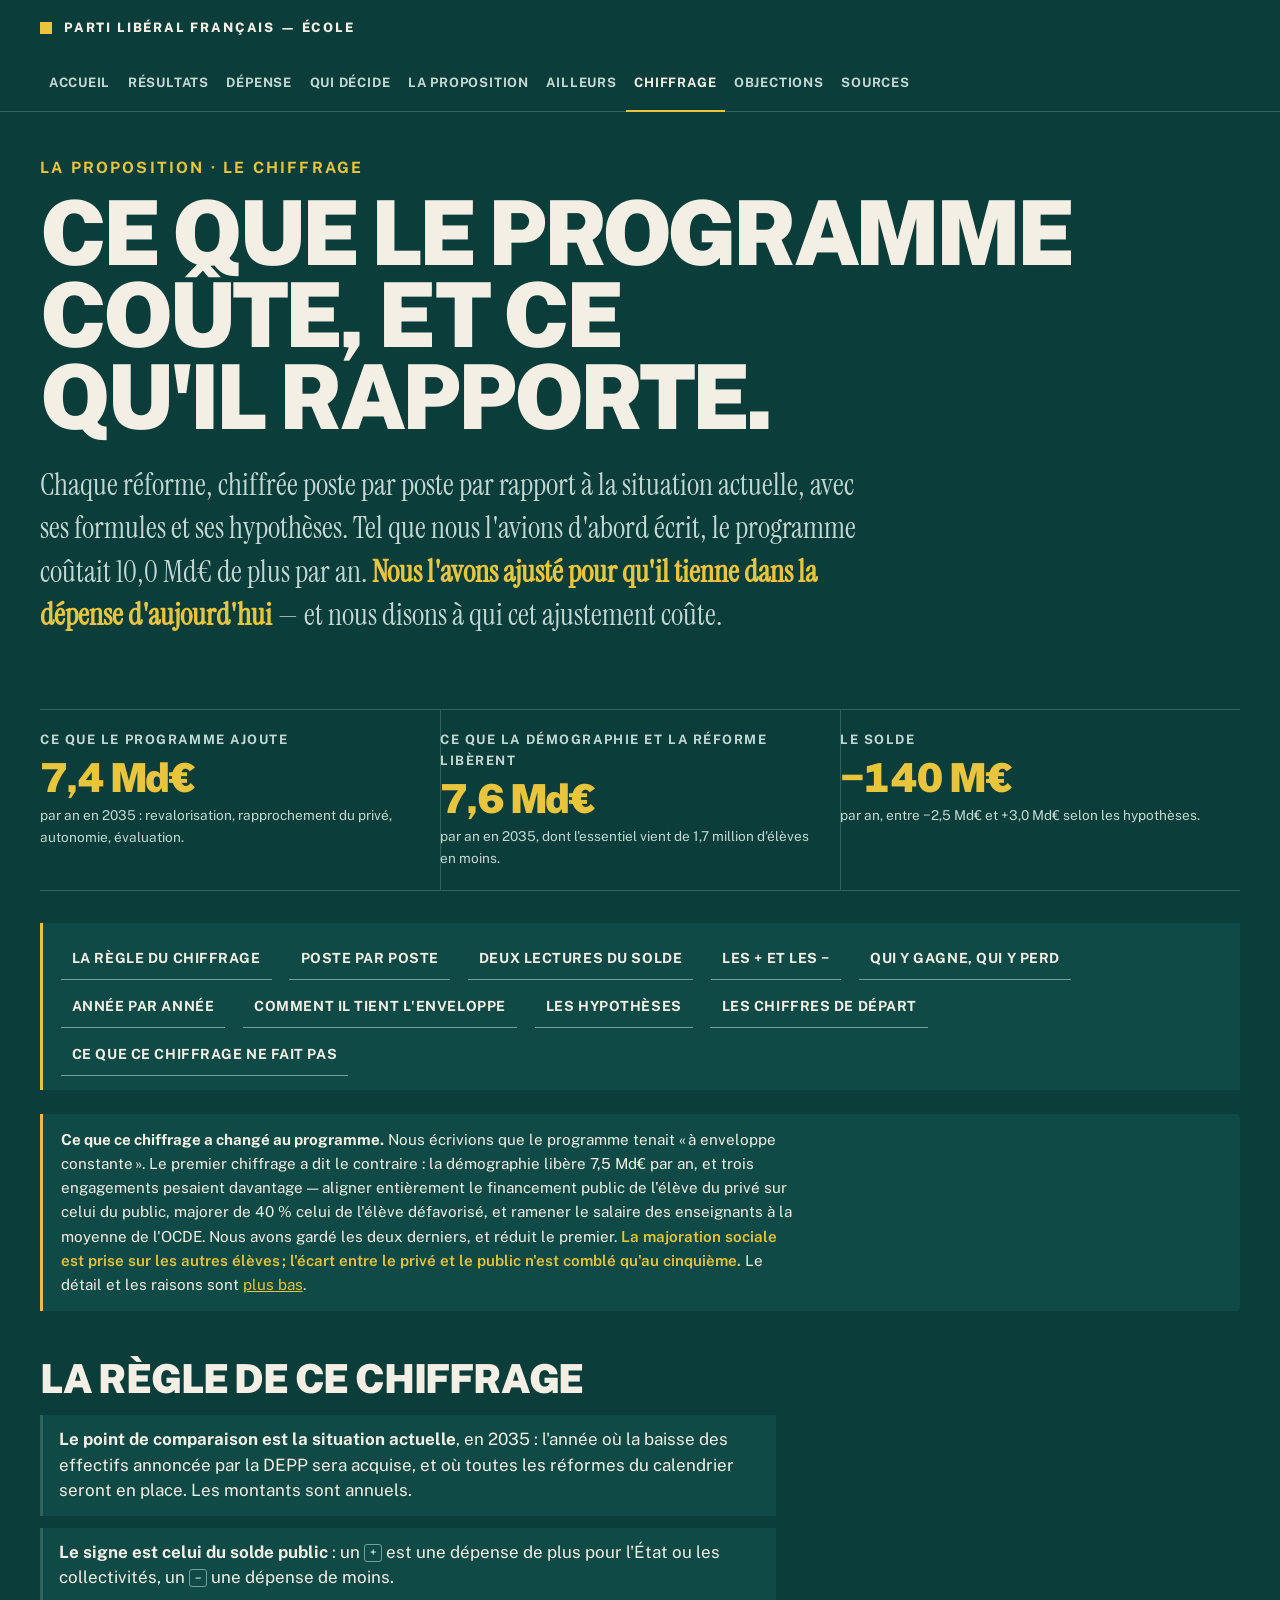
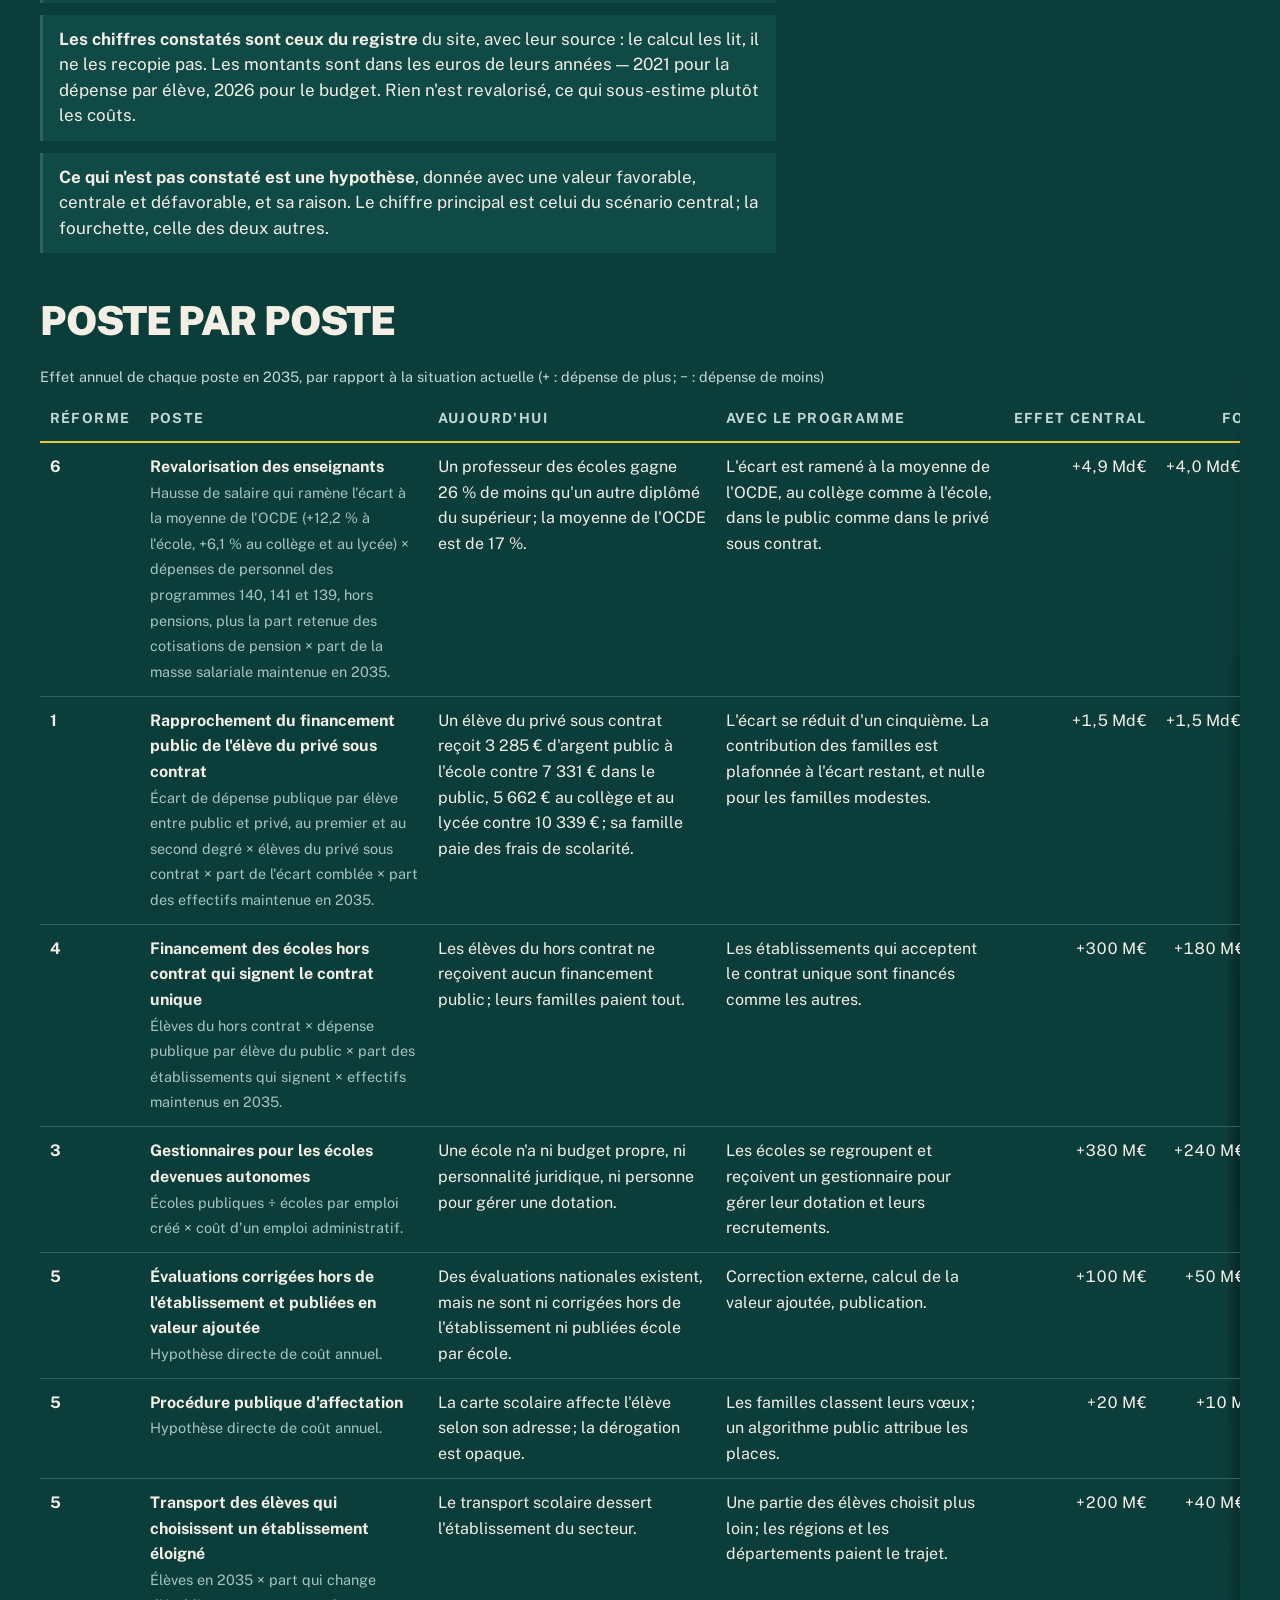
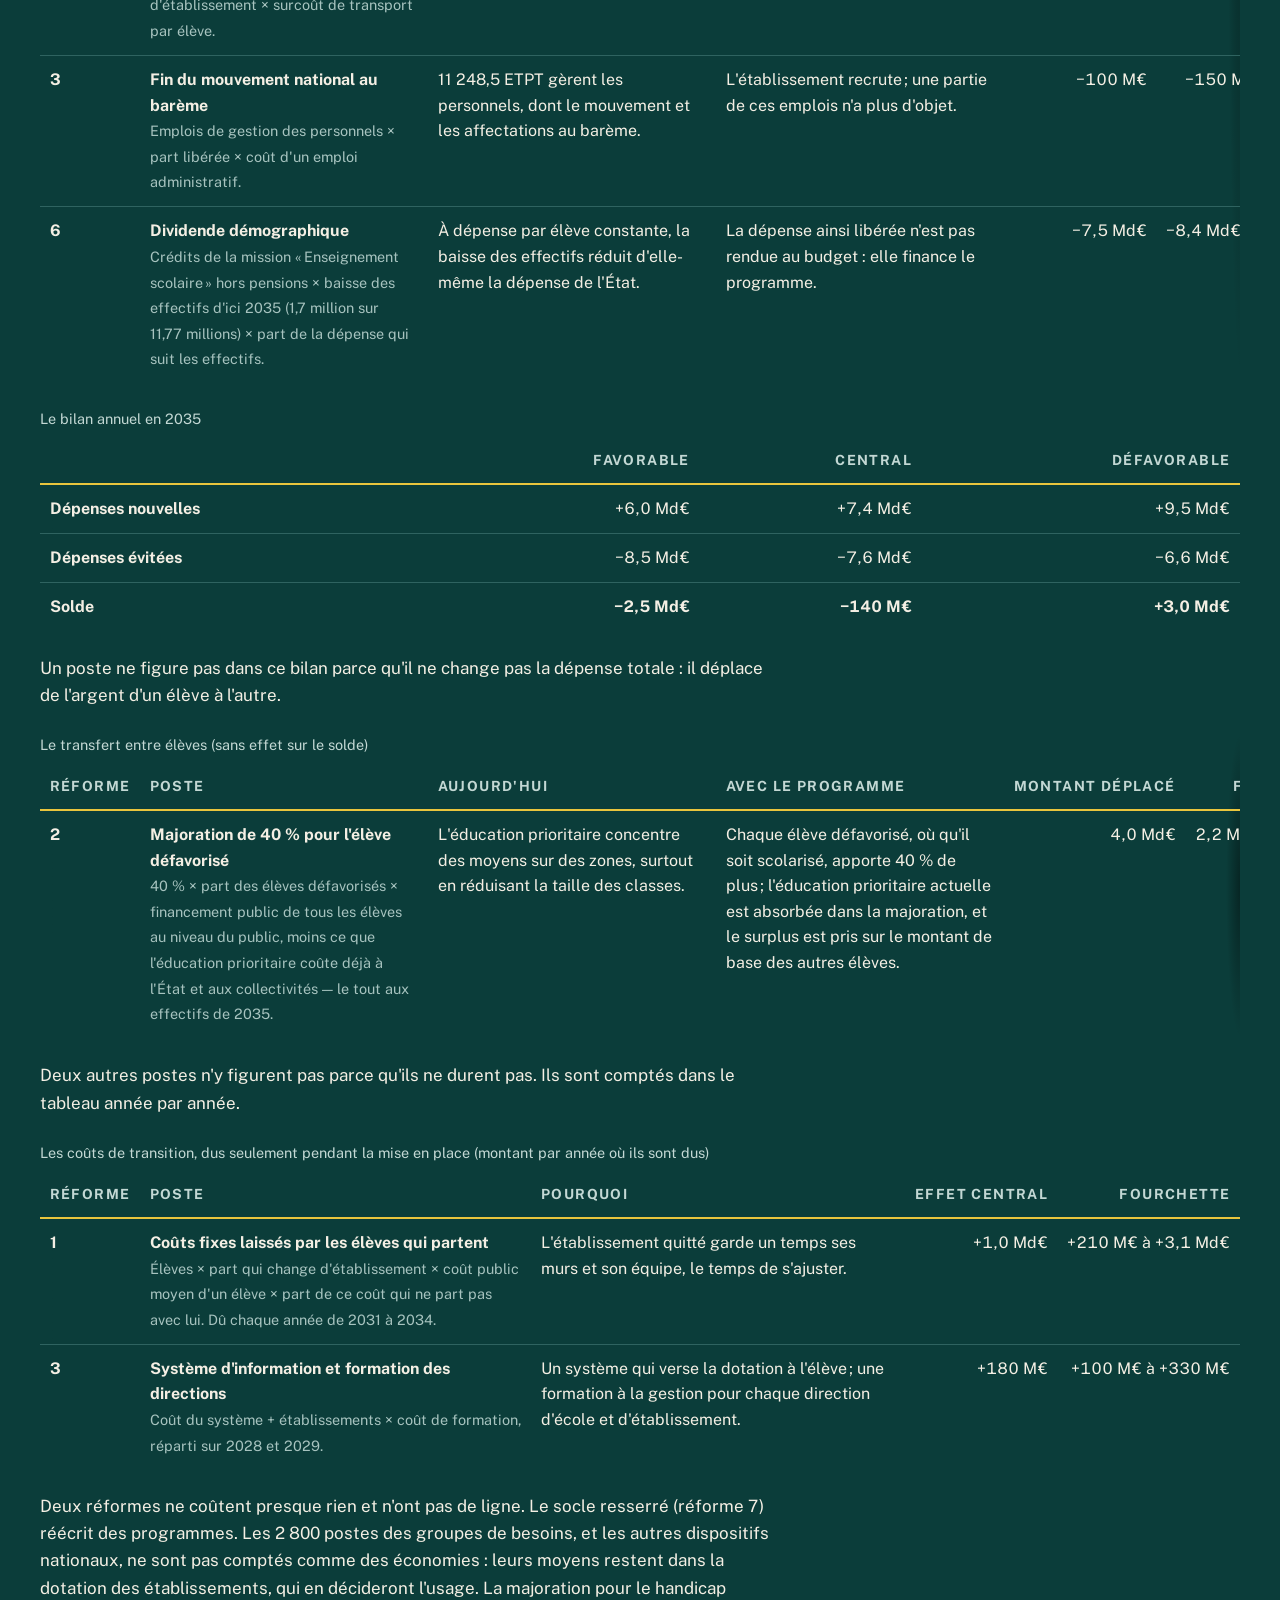
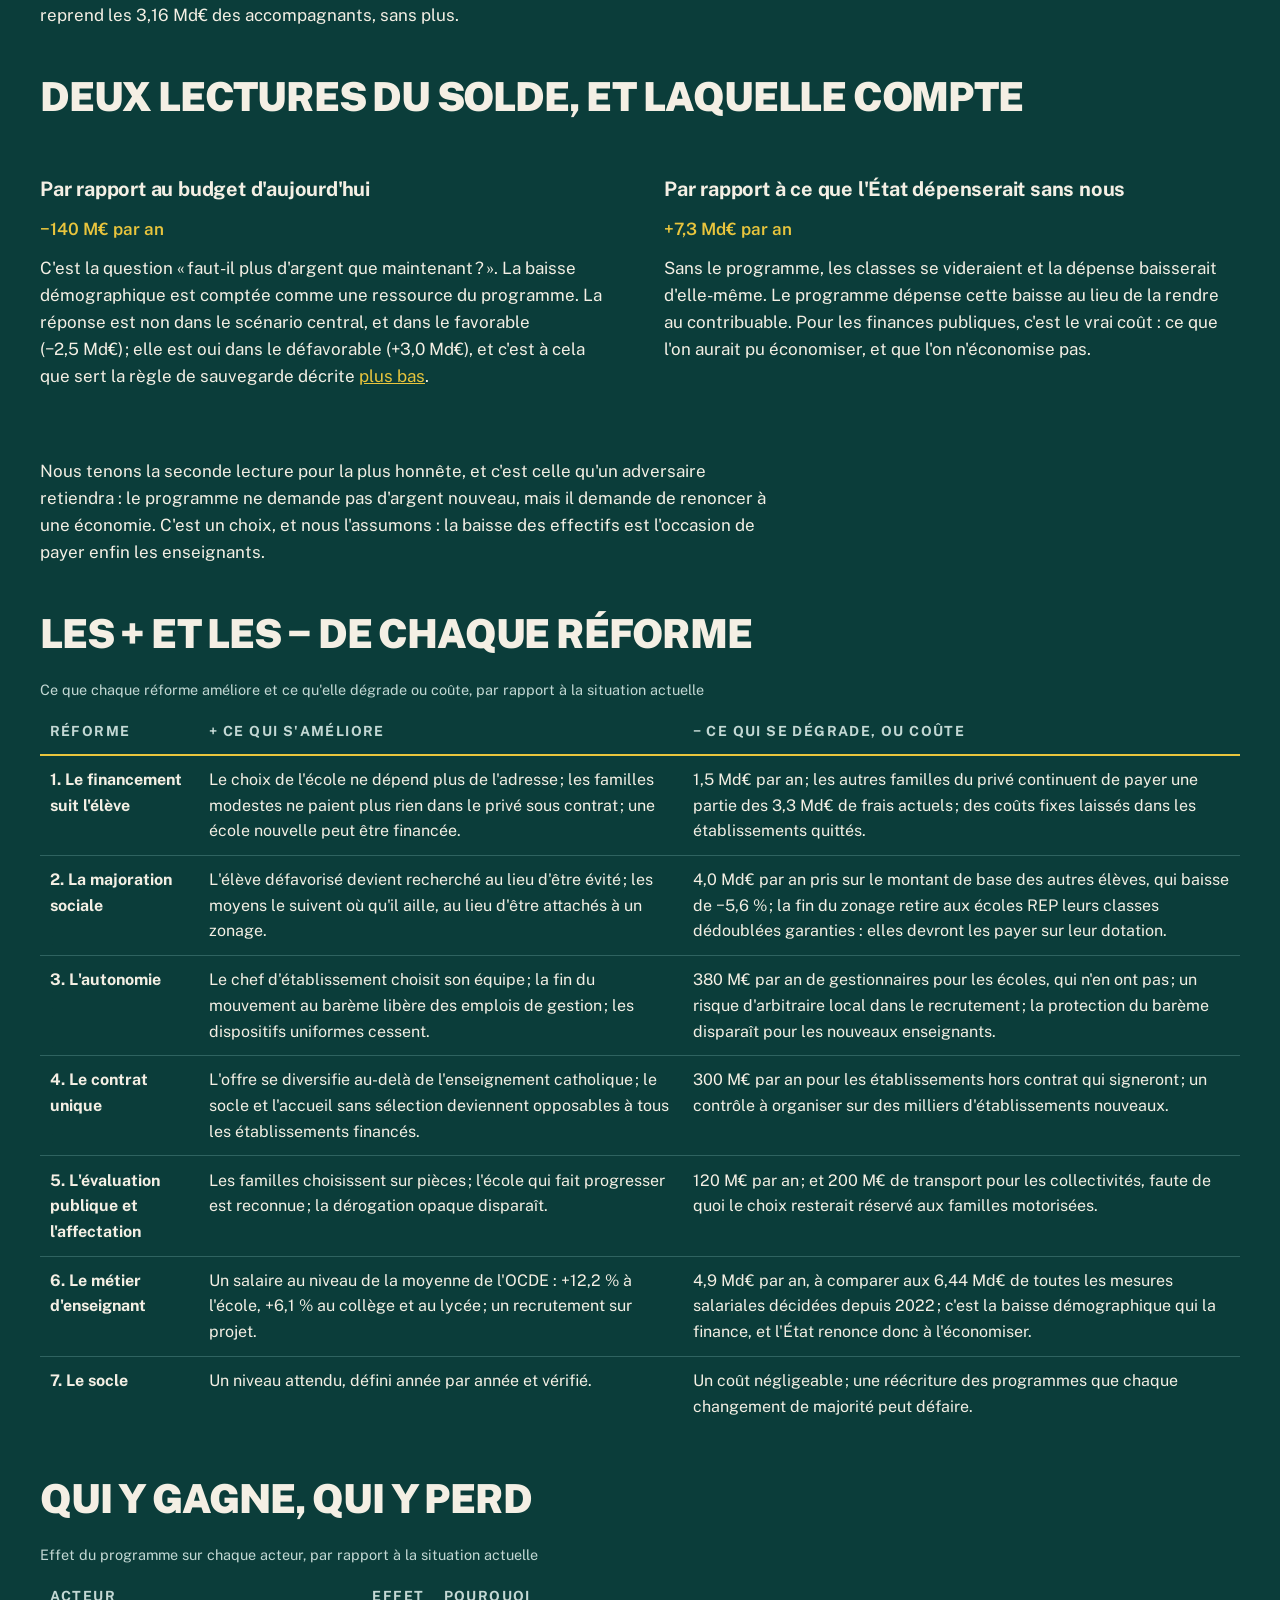
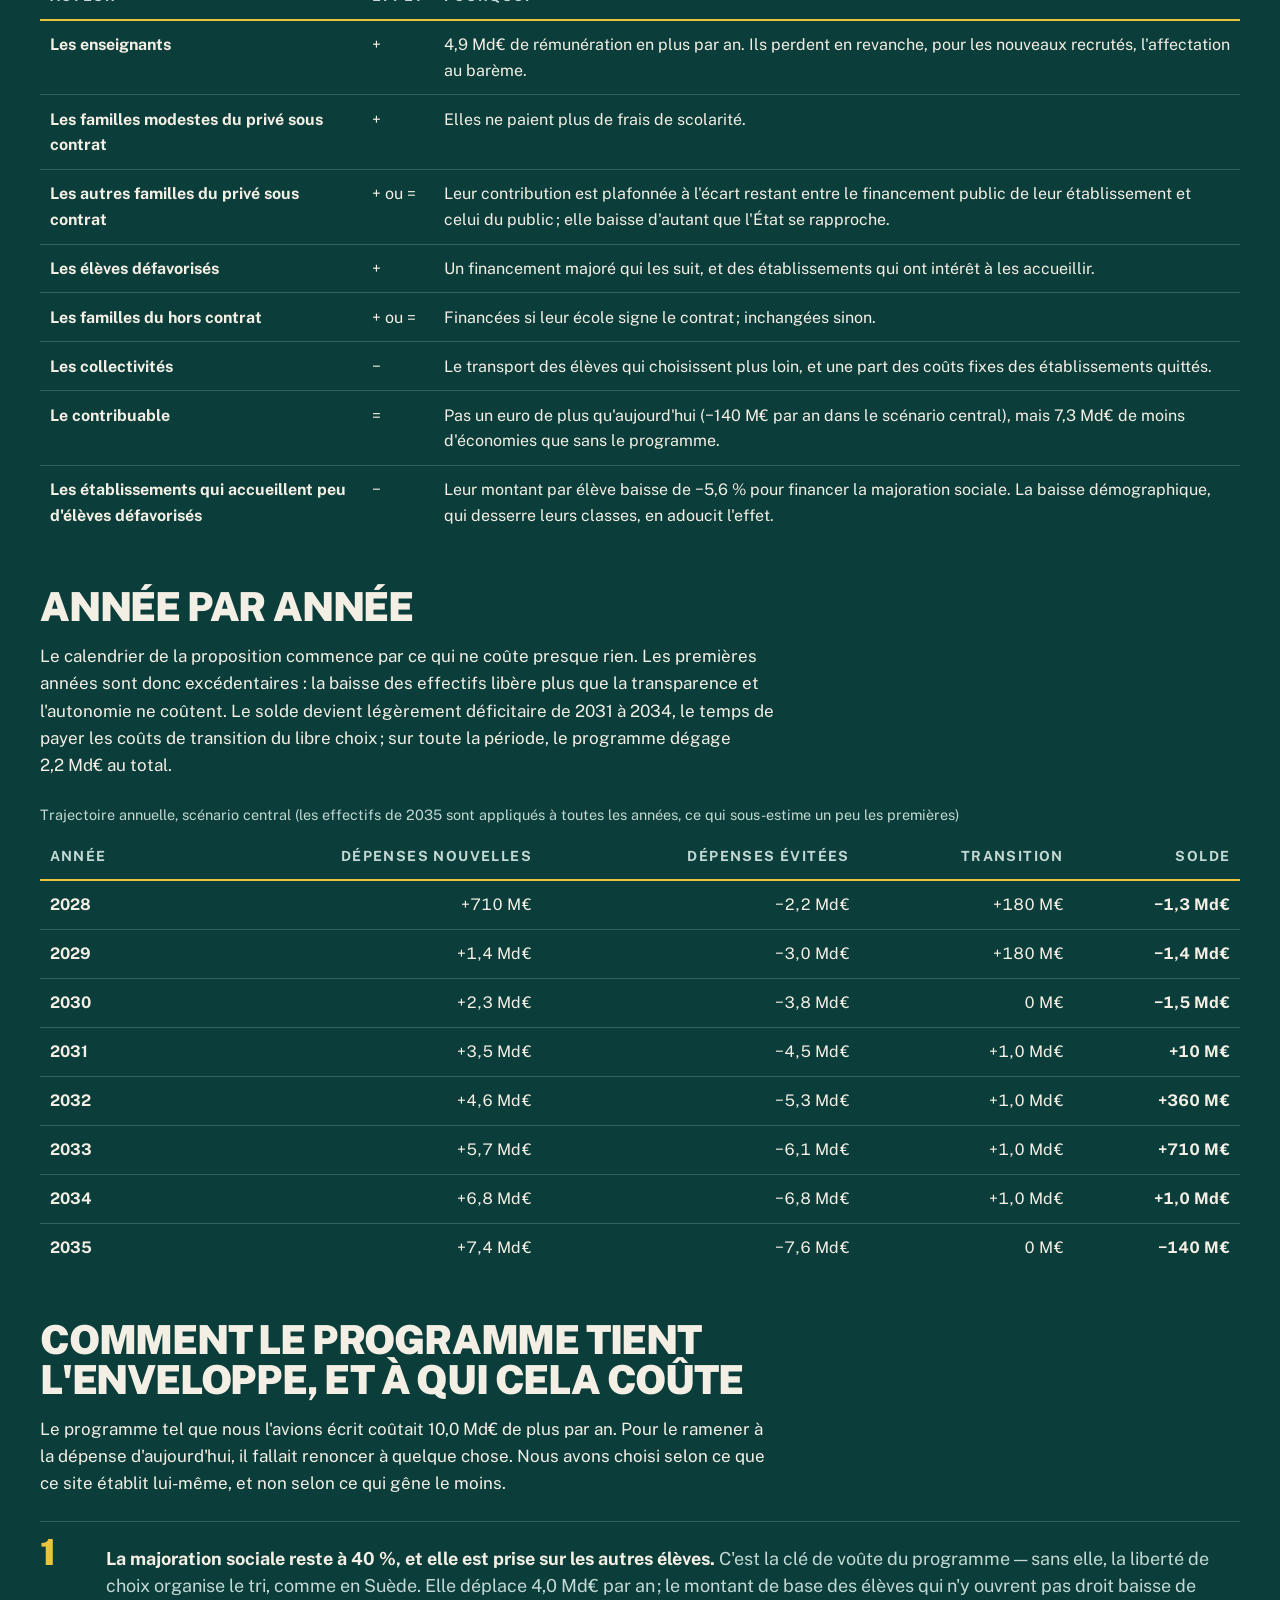
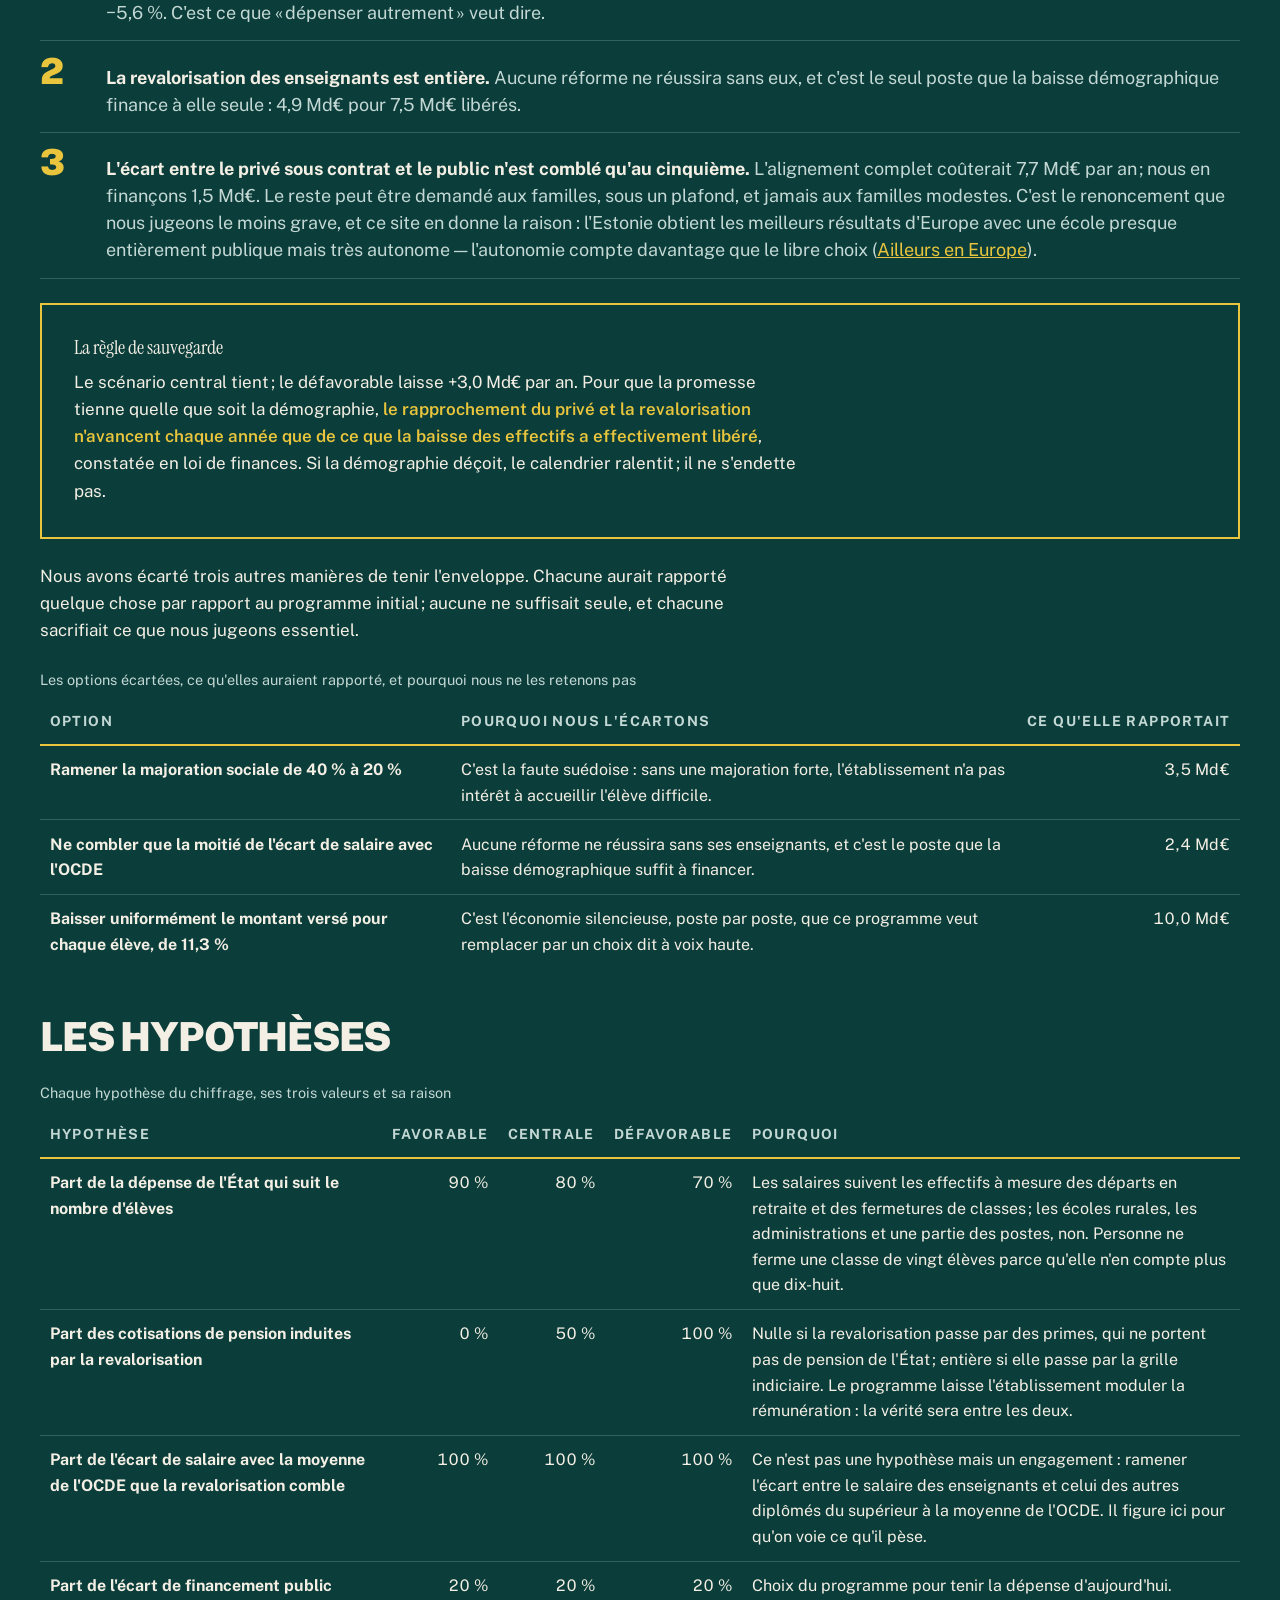
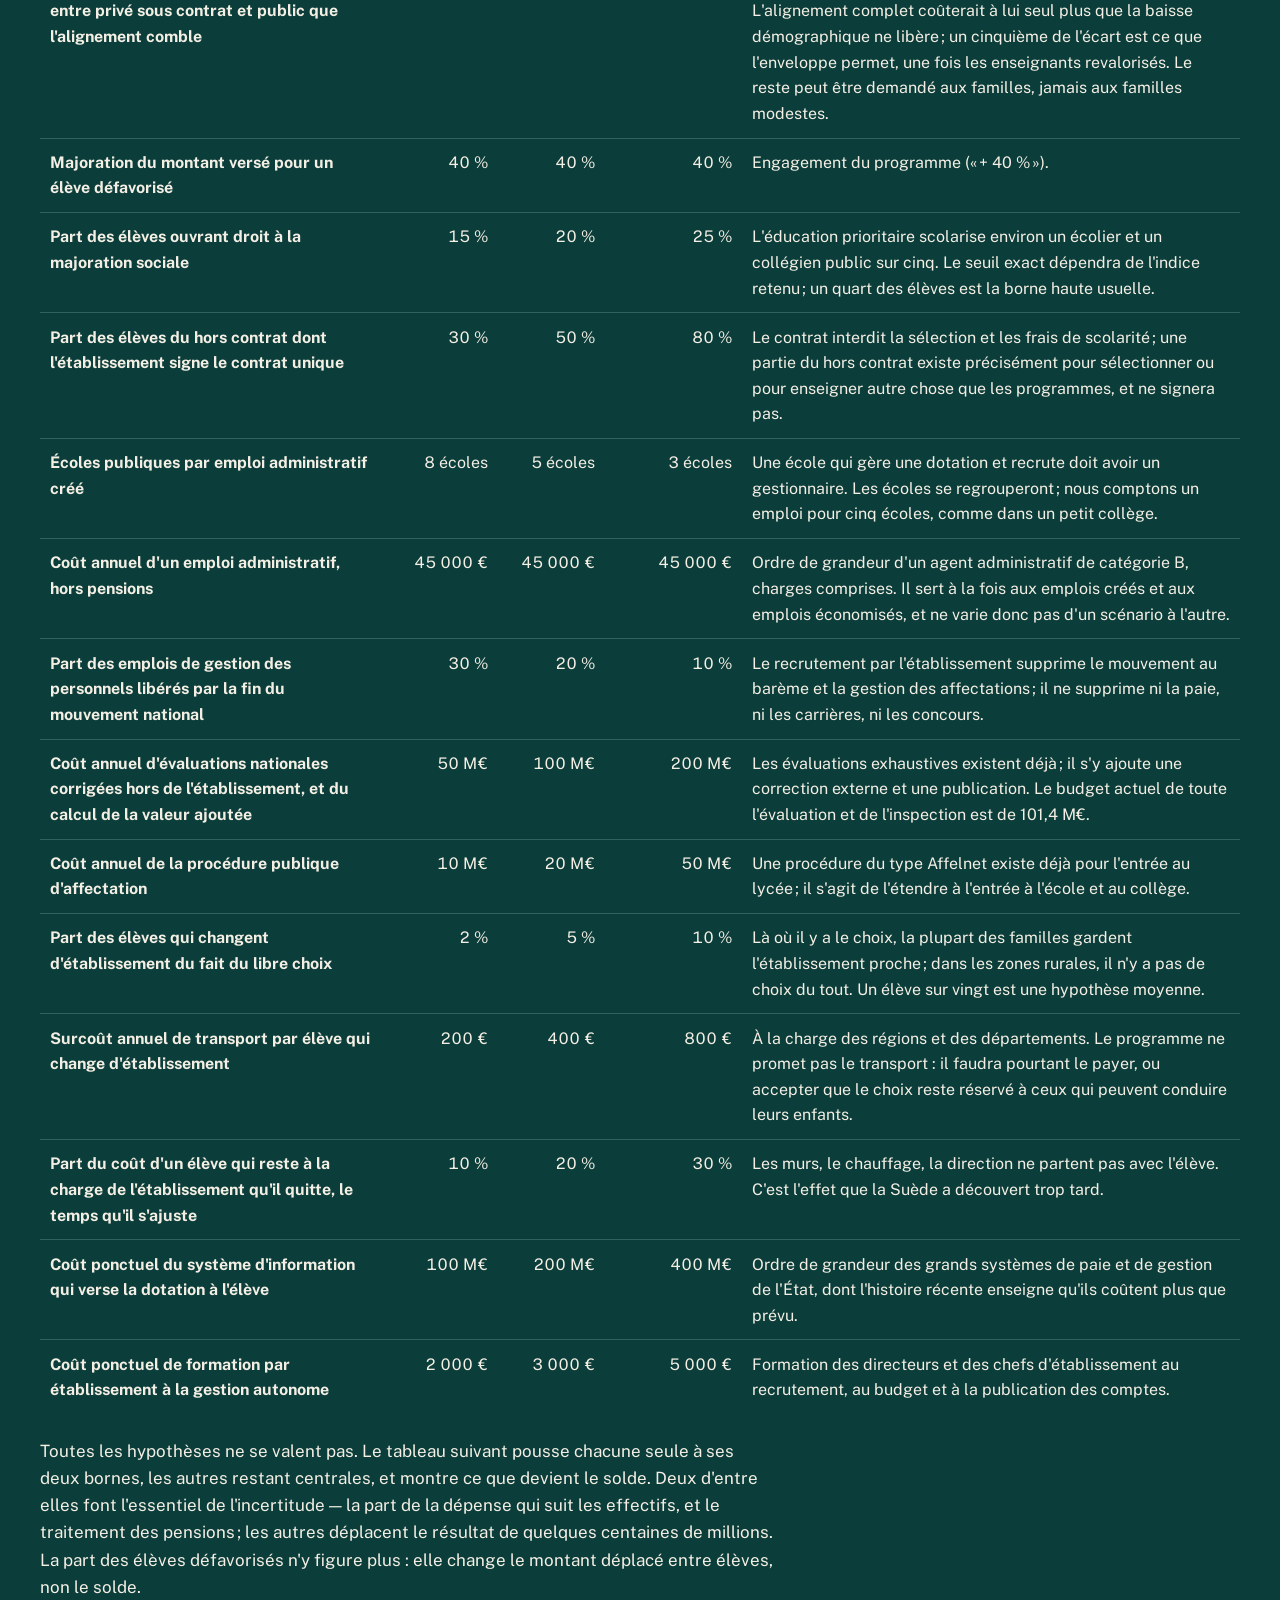
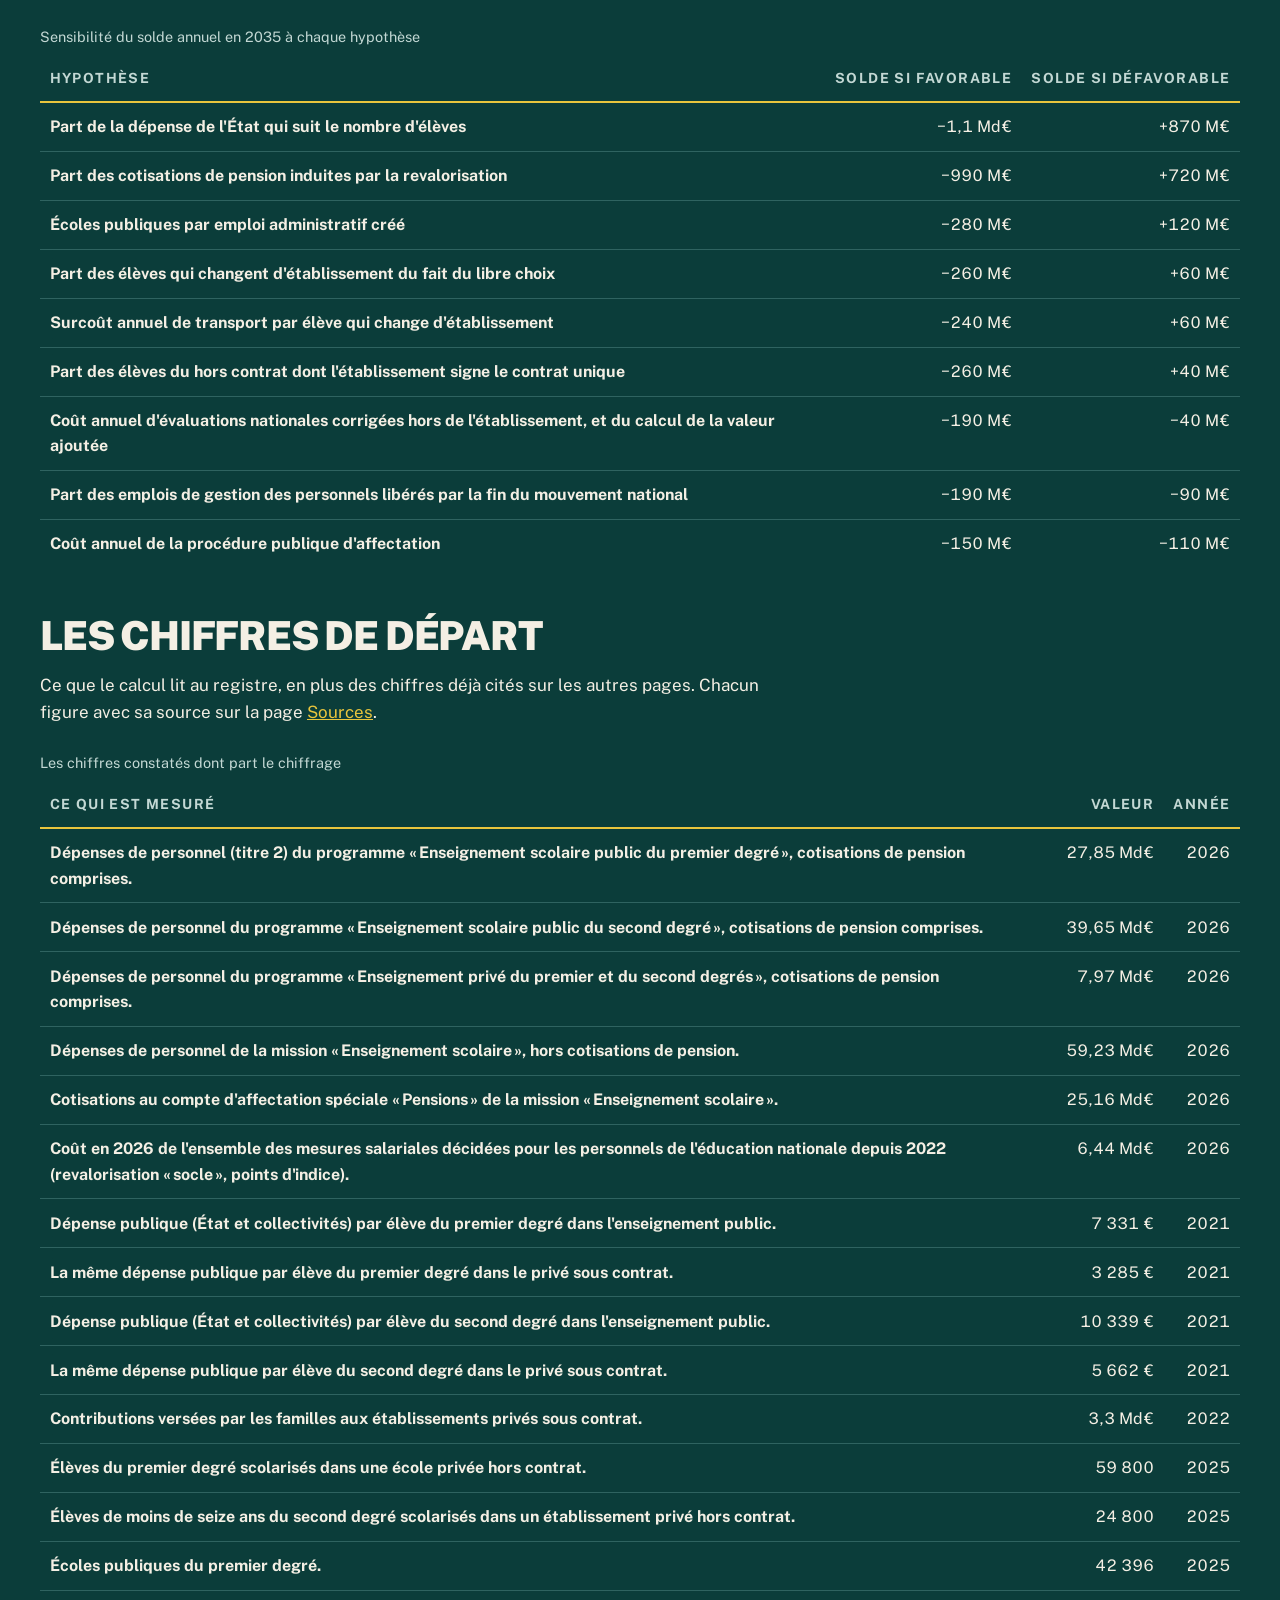
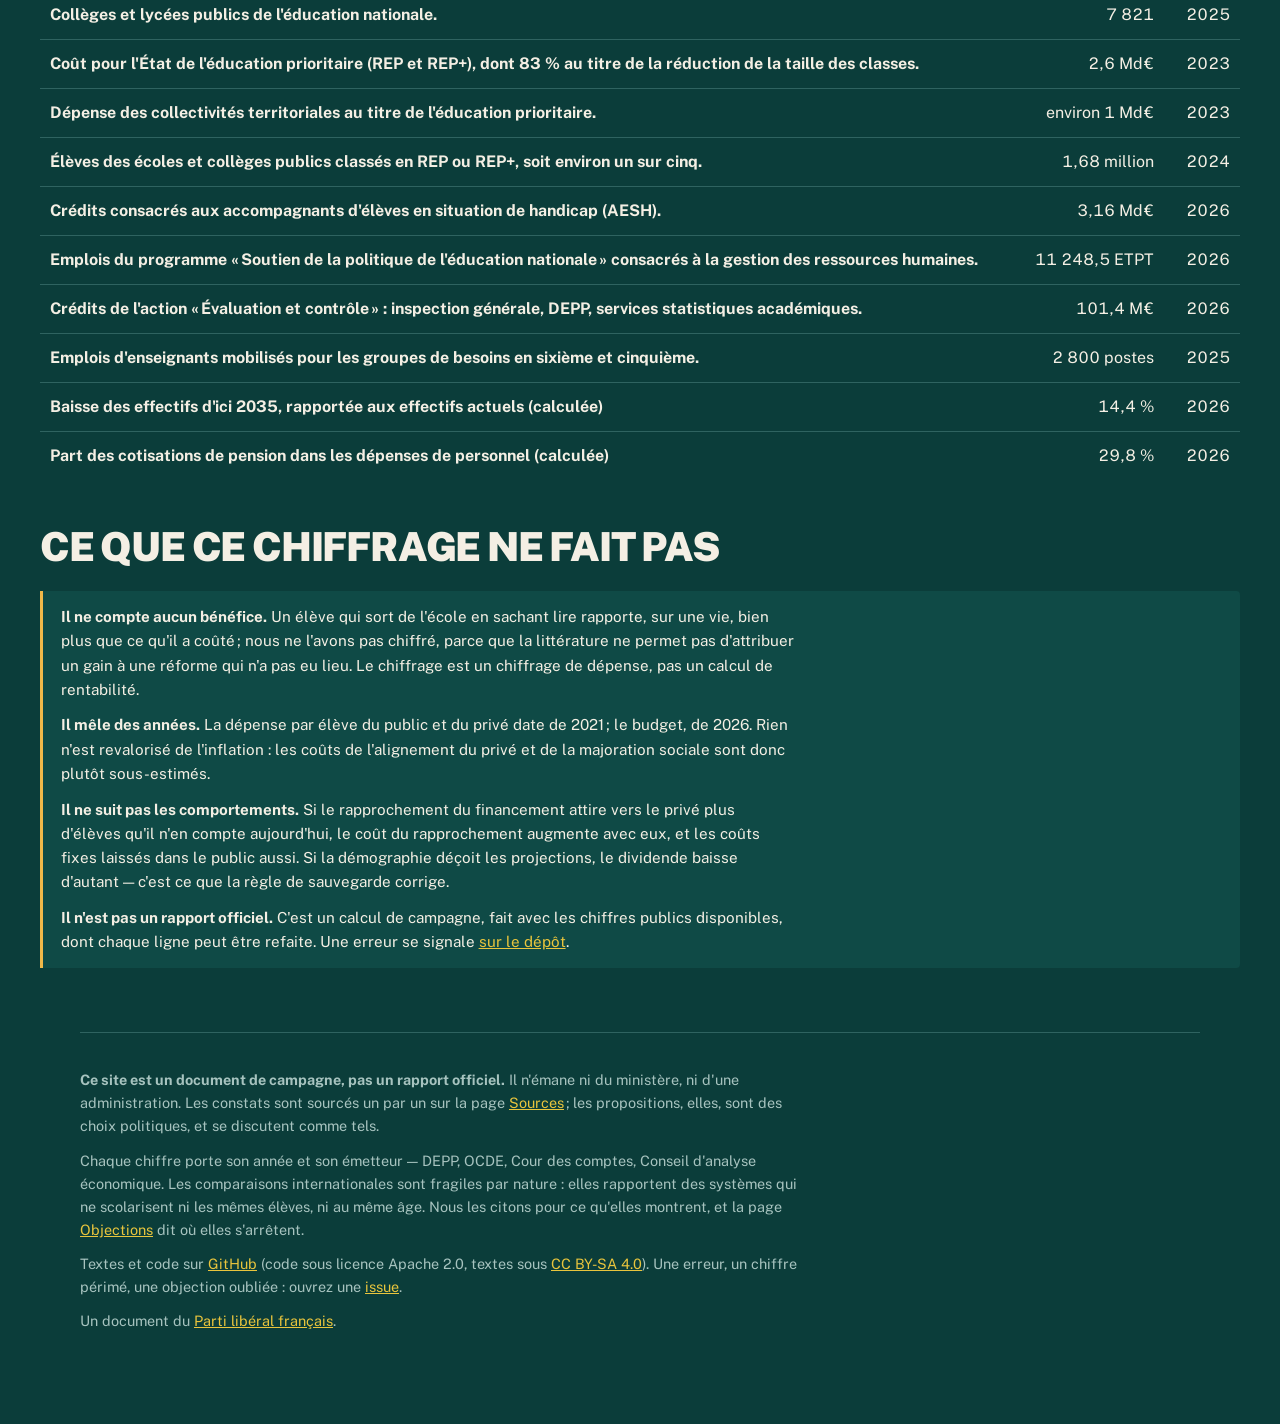
==== commit e09ceffe: "Ajuste le programme pour qu'il tienne dans la dépense d'aujourd'hui Le chiffrage donnait +10,0 Md€ p" ====
--- a/chiffrage.html
+++ b/chiffrage.html
@@ -25,7 +25,7 @@
   <nav aria-label="Navigation principale"><span class="groupe"><span class="etiquette">Le site</span><span class="liens"><a href="index.html">Accueil</a></span></span><span class="groupe"><span class="etiquette">Le constat</span><span class="liens"><a href="resultats.html">Résultats</a><a href="depense.html">Dépense</a><a href="gouvernance.html">Qui décide</a></span></span><span class="groupe"><span class="etiquette">La proposition</span><span class="liens"><a href="proposition.html">La proposition</a><a href="comparaisons.html">Ailleurs</a><a href="chiffrage.html" aria-current="page">Chiffrage</a></span></span><span class="groupe"><span class="etiquette">La confiance</span><span class="liens"><a href="objections.html">Objections</a><a href="sources.html">Sources</a></span></span></nav>
 </div></header>
 <main id="contenu">
-<div class="affiche"><p class="surtitre">La proposition · le chiffrage</p><h1>Ce que le programme coûte, et ce qu'il rapporte.</h1><p class="chapeau">Chaque réforme, chiffrée poste par poste par rapport à la situation actuelle, avec ses formules et ses hypothèses. Le résultat n'est pas celui que nous annoncions : <strong class="cle-texte">tel qu'il est écrit, le programme coûte environ 10,0 Md€ de plus par an que la dépense d'aujourd'hui</strong>. Nous le publions quand même, et nous disons ce qu'il faudrait abandonner pour qu'il tienne dans l'enveloppe.</p></div><div class="fiches reperes"><div class="fiche"><span class="etiquette">Ce que le programme ajoute</span><span class="valeur">17,5 Md€</span><span class="precision">par an en 2035 : revalorisation, alignement du privé, majoration sociale, autonomie.</span></div><div class="fiche"><span class="etiquette">Ce que la démographie et la réforme libèrent</span><span class="valeur">7,6 Md€</span><span class="precision">par an en 2035, dont l'essentiel vient de 1,7 million d'élèves en moins.</span></div><div class="fiche"><span class="etiquette">Le solde</span><span class="valeur">+10,0 Md€</span><span class="precision">par an, entre +5,8 Md€ et +14,8 Md€ selon les hypothèses.</span></div></div><nav class="plan" aria-label="Plan de la page"><p class="etiquette">Sur cette page</p><ol><li><a href="#regle">La règle du chiffrage</a></li><li><a href="#postes">Poste par poste</a></li><li><a href="#lectures">Deux lectures du solde</a></li><li><a href="#plus-moins">Les + et les −</a></li><li><a href="#gagnants">Qui y gagne, qui y perd</a></li><li><a href="#annees">Année par année</a></li><li><a href="#equilibre">Revenir à l'enveloppe</a></li><li><a href="#hypotheses">Les hypothèses</a></li><li><a href="#depart">Les chiffres de départ</a></li><li><a href="#limites-chiffrage">Ce que ce chiffrage ne fait pas</a></li></ol></nav><div class="note vigilance"><p><strong>Ce que ce chiffrage change à notre propre discours.</strong> Nous écrivions que le programme tenait « à enveloppe constante », financé par la baisse du nombre d'élèves. Le calcul dit autre chose. La démographie libère bien 7,5 Md€ par an ; mais trois engagements pèsent davantage à eux seuls — aligner le financement public de l'élève du privé sur celui du public, majorer de 40 % celui de l'élève défavorisé, et ramener le salaire des enseignants à la moyenne de l'OCDE. <strong class="cle-texte">Ils sont justes, et ils ne sont pas gratuits.</strong> Les pages qui disaient le contraire ont été corrigées.</p></div><h2 id="regle">La règle de ce chiffrage</h2><ul class="leviers"><li><strong>Le point de comparaison est la situation actuelle</strong>, en 2035 : l'année où la baisse des effectifs annoncée par la DEPP sera acquise, et où toutes les réformes du calendrier seront en place. Les montants sont annuels.</li><li><strong>Le signe est celui du solde public</strong> : un <span class="badge">+</span> est une dépense de plus pour l'État ou les collectivités, un <span class="badge">−</span> une dépense de moins.</li><li><strong>Les chiffres constatés sont ceux du registre</strong> du site, avec leur source : le calcul les lit, il ne les recopie pas. Les montants sont dans les euros de leurs années — 2021 pour la dépense par élève, 2026 pour le budget. Rien n'est revalorisé, ce qui sous-estime plutôt les coûts.</li><li><strong>Ce qui n'est pas constaté est une hypothèse</strong>, donnée avec une valeur favorable, centrale et défavorable, et sa raison. Le chiffre principal est celui du scénario central ; la fourchette, celle des deux autres.</li></ul><h2 id="postes">Poste par poste</h2><div class="defilant"><table><caption><span>Effet annuel de chaque poste en 2035, par rapport à la situation actuelle (+ : dépense de plus ; − : dépense de moins)</span></caption><thead><tr><th class="texte" scope="col">Réforme</th><th class="long" scope="col">Poste</th><th class="long" scope="col">Aujourd'hui</th><th class="long" scope="col">Avec le programme</th><th class="nombre" scope="col">Effet central</th><th class="nombre" scope="col">Fourchette</th></tr></thead><tbody><tr><th class="texte" scope="row">6</th><td class="long"><strong>Revalorisation des enseignants</strong><br><span class="discret">Hausse de salaire qui ramène l'écart à la moyenne de l'OCDE (+12,2 % à l'école, +6,1 % au collège et au lycée) × dépenses de personnel des programmes 140, 141 et 139, hors pensions, plus la part retenue des cotisations de pension × part de la masse salariale maintenue en 2035.</span></td><td class="long">Un professeur des écoles gagne 26 % de moins qu'un autre diplômé du supérieur ; la moyenne de l'OCDE est de 17 %.</td><td class="long">L'écart est ramené à la moyenne de l'OCDE, au collège comme à l'école, dans le public comme dans le privé sous contrat.</td><td class="nombre">+4,9 Md€</td><td class="nombre">+4,0 Md€ à +5,8 Md€</td></tr><tr><th class="texte" scope="row">1</th><td class="long"><strong>Même financement public pour l'élève du privé sous contrat</strong><br><span class="discret">Écart de dépense publique par élève entre public et privé, au premier et au second degré × élèves du privé sous contrat × part des effectifs maintenue en 2035.</span></td><td class="long">Un élève du privé sous contrat reçoit 3 285 € d'argent public à l'école contre 7 331 € dans le public, 5 662 € au collège et au lycée contre 10 339 € ; sa famille paie des frais de scolarité.</td><td class="long">Le même montant public par élève ; les frais de scolarité disparaissent.</td><td class="nombre">+7,7 Md€</td><td class="nombre">+7,7 Md€ à +7,7 Md€</td></tr><tr><th class="texte" scope="row">2</th><td class="long"><strong>Majoration de 40 % pour l'élève défavorisé</strong><br><span class="discret">40 % × part des élèves défavorisés × financement public de tous les élèves au niveau du public, moins ce que l'éducation prioritaire coûte déjà à l'État et aux collectivités — le tout aux effectifs de 2035.</span></td><td class="long">L'éducation prioritaire concentre des moyens sur des zones, surtout en réduisant la taille des classes.</td><td class="long">Chaque élève défavorisé, où qu'il soit scolarisé, apporte 40 % de plus ; l'éducation prioritaire actuelle est absorbée dans la majoration.</td><td class="nombre">+4,0 Md€</td><td class="nombre">+2,2 Md€ à +5,7 Md€</td></tr><tr><th class="texte" scope="row">4</th><td class="long"><strong>Financement des écoles hors contrat qui signent le contrat unique</strong><br><span class="discret">Élèves du hors contrat × dépense publique par élève du public × part des établissements qui signent × effectifs maintenus en 2035.</span></td><td class="long">Les élèves du hors contrat ne reçoivent aucun financement public ; leurs familles paient tout.</td><td class="long">Les établissements qui acceptent le contrat unique sont financés comme les autres.</td><td class="nombre">+300 M€</td><td class="nombre">+180 M€ à +480 M€</td></tr><tr><th class="texte" scope="row">3</th><td class="long"><strong>Gestionnaires pour les écoles devenues autonomes</strong><br><span class="discret">Écoles publiques ÷ écoles par emploi créé × coût d'un emploi administratif.</span></td><td class="long">Une école n'a ni budget propre, ni personnalité juridique, ni personne pour gérer une dotation.</td><td class="long">Les écoles se regroupent et reçoivent un gestionnaire pour gérer leur dotation et leurs recrutements.</td><td class="nombre">+380 M€</td><td class="nombre">+240 M€ à +640 M€</td></tr><tr><th class="texte" scope="row">5</th><td class="long"><strong>Évaluations corrigées hors de l'établissement et publiées en valeur ajoutée</strong><br><span class="discret">Hypothèse directe de coût annuel.</span></td><td class="long">Des évaluations nationales existent, mais ne sont ni corrigées hors de l'établissement ni publiées école par école.</td><td class="long">Correction externe, calcul de la valeur ajoutée, publication.</td><td class="nombre">+100 M€</td><td class="nombre">+50 M€ à +200 M€</td></tr><tr><th class="texte" scope="row">5</th><td class="long"><strong>Procédure publique d'affectation</strong><br><span class="discret">Hypothèse directe de coût annuel.</span></td><td class="long">La carte scolaire affecte l'élève selon son adresse ; la dérogation est opaque.</td><td class="long">Les familles classent leurs vœux ; un algorithme public attribue les places.</td><td class="nombre">+20 M€</td><td class="nombre">+10 M€ à +50 M€</td></tr><tr><th class="texte" scope="row">5</th><td class="long"><strong>Transport des élèves qui choisissent un établissement éloigné</strong><br><span class="discret">Élèves en 2035 × part qui change d'établissement × surcoût de transport par élève.</span></td><td class="long">Le transport scolaire dessert l'établissement du secteur.</td><td class="long">Une partie des élèves choisit plus loin ; les régions et les départements paient le trajet.</td><td class="nombre">+200 M€</td><td class="nombre">+40 M€ à +810 M€</td></tr><tr><th class="texte" scope="row">3</th><td class="long"><strong>Fin du mouvement national au barème</strong><br><span class="discret">Emplois de gestion des personnels × part libérée × coût d'un emploi administratif.</span></td><td class="long">11 248,5 ETPT gèrent les personnels, dont le mouvement et les affectations au barème.</td><td class="long">L'établissement recrute ; une partie de ces emplois n'a plus d'objet.</td><td class="nombre">−100 M€</td><td class="nombre">−150 M€ à −50 M€</td></tr><tr><th class="texte" scope="row">6</th><td class="long"><strong>Dividende démographique</strong><br><span class="discret">Crédits de la mission « Enseignement scolaire » hors pensions × baisse des effectifs d'ici 2035 (1,7 million sur 11,77 millions) × part de la dépense qui suit les effectifs.</span></td><td class="long">À dépense par élève constante, la baisse des effectifs réduit d'elle-même la dépense de l'État.</td><td class="long">La dépense ainsi libérée n'est pas rendue au budget : elle finance le programme.</td><td class="nombre">−7,5 Md€</td><td class="nombre">−8,4 Md€ à −6,5 Md€</td></tr></tbody></table></div><div class="defilant"><table><caption><span>Le bilan annuel en 2035</span></caption><thead><tr><th class="texte" scope="col"></th><th class="nombre" scope="col">Favorable</th><th class="nombre" scope="col">Central</th><th class="nombre" scope="col">Défavorable</th></tr></thead><tbody><tr><th class="texte" scope="row">Dépenses nouvelles</th><td class="nombre">+14,4 Md€</td><td class="nombre">+17,5 Md€</td><td class="nombre">+21,4 Md€</td></tr><tr><th class="texte" scope="row">Dépenses évitées</th><td class="nombre">−8,5 Md€</td><td class="nombre">−7,6 Md€</td><td class="nombre">−6,6 Md€</td></tr><tr><th class="texte" scope="row"><strong>Solde</strong></th><td class="nombre"><strong>+5,8 Md€</strong></td><td class="nombre"><strong>+10,0 Md€</strong></td><td class="nombre"><strong>+14,8 Md€</strong></td></tr></tbody></table></div><p>Deux postes ne figurent pas dans ce bilan parce qu'ils ne durent pas. Ils sont comptés dans le tableau année par année.</p><div class="defilant"><table><caption><span>Les coûts de transition, dus seulement pendant la mise en place (montant par année où ils sont dus)</span></caption><thead><tr><th class="texte" scope="col">Réforme</th><th class="long" scope="col">Poste</th><th class="long" scope="col">Pourquoi</th><th class="nombre" scope="col">Effet central</th><th class="nombre" scope="col">Fourchette</th></tr></thead><tbody><tr><th class="texte" scope="row">1</th><td class="long"><strong>Coûts fixes laissés par les élèves qui partent</strong><br><span class="discret">Élèves × part qui change d'établissement × coût public moyen d'un élève × part de ce coût qui ne part pas avec lui. Dû chaque année de 2031 à 2034.</span></td><td class="long">L'établissement quitté garde un temps ses murs et son équipe, le temps de s'ajuster.</td><td class="nombre">+1,0 Md€</td><td class="nombre">+210 M€ à +3,1 Md€</td></tr><tr><th class="texte" scope="row">3</th><td class="long"><strong>Système d'information et formation des directions</strong><br><span class="discret">Coût du système + établissements × coût de formation, réparti sur 2028 et 2029.</span></td><td class="long">Un système qui verse la dotation à l'élève ; une formation à la gestion pour chaque direction d'école et d'établissement.</td><td class="nombre">+180 M€</td><td class="nombre">+100 M€ à +330 M€</td></tr></tbody></table></div><p>Deux réformes ne coûtent presque rien et n'ont pas de ligne. Le socle resserré (réforme 7) réécrit des programmes. Les 2 800 postes des groupes de besoins, et les autres dispositifs nationaux, ne sont pas comptés comme des économies : leurs moyens restent dans la dotation des établissements, qui en décideront l'usage. La majoration pour le handicap reprend les 3,16 Md€ des accompagnants, sans plus.</p><h2 id="lectures">Deux lectures du solde, et laquelle compte</h2><div class="paire"><div><h3>Par rapport au budget d'aujourd'hui</h3><p class="cle-texte">+10,0 Md€ par an</p><p>C'est la question « faut-il plus d'argent que maintenant ? ». La baisse démographique est comptée comme une ressource du programme. La réponse est oui : même dans l'hypothèse favorable, +5,8 Md€.</p></div><div><h3>Par rapport à ce que l'État dépenserait sans nous</h3><p class="cle-texte">+17,4 Md€ par an</p><p>Sans le programme, les classes se videraient et la dépense baisserait d'elle-même. Le programme dépense cette baisse au lieu de la rendre au contribuable. Pour les finances publiques, c'est le vrai coût : ce que l'on aurait pu économiser, et que l'on n'économise pas.</p></div></div><p>Nous tenons la seconde lecture pour la plus honnête, et c'est celle qu'un adversaire retiendra. La première est celle que nous avions en tête en écrivant « à enveloppe constante ». Même elle ne tient pas.</p><h2 id="plus-moins">Les + et les − de chaque réforme</h2><div class="defilant"><table><caption><span>Ce que chaque réforme améliore et ce qu'elle dégrade ou coûte, par rapport à la situation actuelle</span></caption><thead><tr><th class="texte" scope="col">Réforme</th><th class="long" scope="col">+ Ce qui s'améliore</th><th class="long" scope="col">− Ce qui se dégrade, ou coûte</th></tr></thead><tbody><tr><th class="texte" scope="row">1. Le financement suit l'élève</th><td class="long">Le choix de l'école ne dépend plus du revenu ni de l'adresse ; les familles du privé ne paient plus les 3,3 Md€ de frais de scolarité qu'elles versent chaque année ; une école nouvelle peut être financée.</td><td class="long">Le poste le plus lourd du programme, 7,7 Md€ par an ; des coûts fixes laissés dans les établissements quittés ; un risque de concentration des élèves en difficulté si la pondération ne suit pas.</td></tr><tr><th class="texte" scope="row">2. La majoration sociale</th><td class="long">L'élève défavorisé devient recherché au lieu d'être évité ; les moyens le suivent où qu'il aille, au lieu d'être attachés à un zonage.</td><td class="long">4,0 Md€ par an de plus que l'éducation prioritaire actuelle ; la fin du zonage retire aux écoles REP leurs classes dédoublées garanties : elles devront les payer sur leur dotation.</td></tr><tr><th class="texte" scope="row">3. L'autonomie</th><td class="long">Le chef d'établissement choisit son équipe ; la fin du mouvement au barème libère des emplois de gestion ; les dispositifs uniformes cessent.</td><td class="long">380 M€ par an de gestionnaires pour les écoles, qui n'en ont pas ; un risque d'arbitraire local dans le recrutement ; la protection du barème disparaît pour les nouveaux enseignants.</td></tr><tr><th class="texte" scope="row">4. Le contrat unique</th><td class="long">L'offre se diversifie au-delà de l'enseignement catholique ; le socle et l'accueil sans sélection deviennent opposables à tous les établissements financés.</td><td class="long">300 M€ par an pour les établissements hors contrat qui signeront ; un contrôle à organiser sur des milliers d'établissements nouveaux.</td></tr><tr><th class="texte" scope="row">5. L'évaluation publique et l'affectation</th><td class="long">Les familles choisissent sur pièces ; l'école qui fait progresser est reconnue ; la dérogation opaque disparaît.</td><td class="long">120 M€ par an ; et 200 M€ de transport pour les collectivités, faute de quoi le choix resterait réservé aux familles motorisées.</td></tr><tr><th class="texte" scope="row">6. Le métier d'enseignant</th><td class="long">Un salaire au niveau de la moyenne de l'OCDE : +12,2 % à l'école, +6,1 % au collège et au lycée ; un recrutement sur projet.</td><td class="long">4,9 Md€ par an, à comparer aux 6,44 Md€ de toutes les mesures salariales décidées depuis 2022 ; la baisse démographique ne suffit pas à la financer en même temps que le reste.</td></tr><tr><th class="texte" scope="row">7. Le socle</th><td class="long">Un niveau attendu, défini année par année et vérifié.</td><td class="long">Un coût négligeable ; une réécriture des programmes que chaque changement de majorité peut défaire.</td></tr></tbody></table></div><h2 id="gagnants">Qui y gagne, qui y perd</h2><div class="defilant"><table><caption><span>Effet du programme sur chaque acteur, par rapport à la situation actuelle</span></caption><thead><tr><th class="texte" scope="col">Acteur</th><th class="texte" scope="col">Effet</th><th class="long" scope="col">Pourquoi</th></tr></thead><tbody><tr><th class="texte" scope="row">Les enseignants</th><td class="texte">+</td><td class="long">4,9 Md€ de rémunération en plus par an. Ils perdent en revanche, pour les nouveaux recrutés, l'affectation au barème.</td></tr><tr><th class="texte" scope="row">Les familles du privé sous contrat</th><td class="texte">+</td><td class="long">Elles ne paient plus les 3,3 Md€ de frais de scolarité annuels.</td></tr><tr><th class="texte" scope="row">Les élèves défavorisés</th><td class="texte">+</td><td class="long">Un financement majoré qui les suit, et des établissements qui ont intérêt à les accueillir.</td></tr><tr><th class="texte" scope="row">Les familles du hors contrat</th><td class="texte">+ ou =</td><td class="long">Financées si leur école signe le contrat ; inchangées sinon.</td></tr><tr><th class="texte" scope="row">Les collectivités</th><td class="texte">−</td><td class="long">Le transport des élèves qui choisissent plus loin, et une part des coûts fixes des établissements quittés.</td></tr><tr><th class="texte" scope="row">Le contribuable</th><td class="texte">−</td><td class="long">10,0 Md€ par an de plus qu'aujourd'hui, et 17,4 Md€ de plus que sans le programme.</td></tr><tr><th class="texte" scope="row">Les établissements publics favorisés</th><td class="texte">= ou −</td><td class="long">Inchangés si le programme est financé comme il est écrit. Si l'on veut tenir l'enveloppe, ce sont eux qui paient : voir ci-dessous.</td></tr></tbody></table></div><h2 id="annees">Année par année</h2><p>Le calendrier de la proposition commence par ce qui ne coûte presque rien. Les premières années sont donc excédentaires : la baisse des effectifs libère plus que la transparence et l'autonomie ne coûtent. Le solde bascule en 2031, avec le contrat unique et la majoration sociale.</p><div class="defilant"><table><caption><span>Trajectoire annuelle, scénario central (les effectifs de 2035 sont appliqués à toutes les années, ce qui sous-estime un peu les premières)</span></caption><thead><tr><th class="texte" scope="col">Année</th><th class="nombre" scope="col">Dépenses nouvelles</th><th class="nombre" scope="col">Dépenses évitées</th><th class="nombre" scope="col">Transition</th><th class="nombre" scope="col">Solde</th></tr></thead><tbody><tr><th class="texte" scope="row">2028</th><td class="nombre">+710 M€</td><td class="nombre">−2,2 Md€</td><td class="nombre">+180 M€</td><td class="nombre"><strong>−1,3 Md€</strong></td></tr><tr><th class="texte" scope="row">2029</th><td class="nombre">+1,4 Md€</td><td class="nombre">−3,0 Md€</td><td class="nombre">+180 M€</td><td class="nombre"><strong>−1,4 Md€</strong></td></tr><tr><th class="texte" scope="row">2030</th><td class="nombre">+2,3 Md€</td><td class="nombre">−3,8 Md€</td><td class="nombre">0 M€</td><td class="nombre"><strong>−1,5 Md€</strong></td></tr><tr><th class="texte" scope="row">2031</th><td class="nombre">+6,0 Md€</td><td class="nombre">−4,5 Md€</td><td class="nombre">+1,0 Md€</td><td class="nombre"><strong>+2,5 Md€</strong></td></tr><tr><th class="texte" scope="row">2032</th><td class="nombre">+9,7 Md€</td><td class="nombre">−5,3 Md€</td><td class="nombre">+1,0 Md€</td><td class="nombre"><strong>+5,4 Md€</strong></td></tr><tr><th class="texte" scope="row">2033</th><td class="nombre">+13,3 Md€</td><td class="nombre">−6,1 Md€</td><td class="nombre">+1,0 Md€</td><td class="nombre"><strong>+8,3 Md€</strong></td></tr><tr><th class="texte" scope="row">2034</th><td class="nombre">+16,9 Md€</td><td class="nombre">−6,8 Md€</td><td class="nombre">+1,0 Md€</td><td class="nombre"><strong>+11,1 Md€</strong></td></tr><tr><th class="texte" scope="row">2035</th><td class="nombre">+17,5 Md€</td><td class="nombre">−7,6 Md€</td><td class="nombre">0 M€</td><td class="nombre"><strong>+10,0 Md€</strong></td></tr></tbody></table></div><h2 id="equilibre">Revenir à l'enveloppe : ce que chaque choix coûte, et à qui</h2><p>Pour tenir le programme à dépense constante, il faut trouver 10,0 Md€ par an. Faire payer tout le monde également reviendrait à baisser de 11,3 % le montant versé pour chaque élève, avant majoration. Les autres voies sont ciblées ; chacune a son perdant, et nous le nommons.</p><div class="defilant"><table><caption><span>Ce que rapporterait, seul, chaque renoncement possible</span></caption><thead><tr><th class="long" scope="col">Renoncement</th><th class="long" scope="col">Qui le paie</th><th class="nombre" scope="col">Baisse du solde</th></tr></thead><tbody><tr><th class="long" scope="row">Aligner le financement du privé sous contrat à moitié seulement</th><td class="long">Les familles du privé, qui garderaient une partie de leurs frais de scolarité.</td><td class="nombre">−3,8 Md€</td></tr><tr><th class="long" scope="row">Ne combler que la moitié de l'écart de salaire avec l'OCDE</th><td class="long">Les enseignants.</td><td class="nombre">−2,4 Md€</td></tr><tr><th class="long" scope="row">Financer la majoration sociale en prenant sur les autres élèves</th><td class="long">Les établissements qui accueillent peu d'élèves défavorisés, dont le montant par élève baisserait de −5,6 %.</td><td class="nombre">−4,0 Md€</td></tr><tr><th class="long" scope="row">Ramener la majoration de 40 % à 20 %</th><td class="long">Les élèves défavorisés.</td><td class="nombre">−3,5 Md€</td></tr></tbody></table></div><div class="note resume"><p>Aucune de ces options ne suffit seule, et nous ne choisissons pas ici : c'est un choix politique, qui appartient au débat. Ce que ce tableau interdit, en revanche, c'est de promettre les quatre engagements à la fois sans dire qui paie.</p></div><h2 id="hypotheses">Les hypothèses</h2><div class="defilant"><table><caption><span>Chaque hypothèse du chiffrage, ses trois valeurs et sa raison</span></caption><thead><tr><th class="long" scope="col">Hypothèse</th><th class="nombre" scope="col">Favorable</th><th class="nombre" scope="col">Centrale</th><th class="nombre" scope="col">Défavorable</th><th class="long" scope="col">Pourquoi</th></tr></thead><tbody><tr><th class="long" scope="row">Part de la dépense de l'État qui suit le nombre d'élèves</th><td class="nombre">90 %</td><td class="nombre">80 %</td><td class="nombre">70 %</td><td class="long">Les salaires suivent les effectifs à mesure des départs en retraite et des fermetures de classes ; les écoles rurales, les administrations et une partie des postes, non. Personne ne ferme une classe de vingt élèves parce qu'elle n'en compte plus que dix-huit.</td></tr><tr><th class="long" scope="row">Part des cotisations de pension induites par la revalorisation</th><td class="nombre">0 %</td><td class="nombre">50 %</td><td class="nombre">100 %</td><td class="long">Nulle si la revalorisation passe par des primes, qui ne portent pas de pension de l'État ; entière si elle passe par la grille indiciaire. Le programme laisse l'établissement moduler la rémunération : la vérité sera entre les deux.</td></tr><tr><th class="long" scope="row">Part de l'écart de salaire avec la moyenne de l'OCDE que la revalorisation comble</th><td class="nombre">100 %</td><td class="nombre">100 %</td><td class="nombre">100 %</td><td class="long">Ce n'est pas une hypothèse mais un engagement : ramener l'écart entre le salaire des enseignants et celui des autres diplômés du supérieur à la moyenne de l'OCDE. Il figure ici pour qu'on voie ce qu'il pèse.</td></tr><tr><th class="long" scope="row">Part de l'écart de financement public entre privé sous contrat et public que l'alignement comble</th><td class="nombre">100 %</td><td class="nombre">100 %</td><td class="nombre">100 %</td><td class="long">Engagement du programme : « le même montant public par élève, quel que soit l'établissement ». Le chiffrage le prend au mot.</td></tr><tr><th class="long" scope="row">Majoration du montant versé pour un élève défavorisé</th><td class="nombre">40 %</td><td class="nombre">40 %</td><td class="nombre">40 %</td><td class="long">Engagement du programme (« + 40 % »).</td></tr><tr><th class="long" scope="row">Part des élèves ouvrant droit à la majoration sociale</th><td class="nombre">15 %</td><td class="nombre">20 %</td><td class="nombre">25 %</td><td class="long">L'éducation prioritaire scolarise environ un écolier et un collégien public sur cinq. Le seuil exact dépendra de l'indice retenu ; un quart des élèves est la borne haute usuelle.</td></tr><tr><th class="long" scope="row">Part des élèves du hors contrat dont l'établissement signe le contrat unique</th><td class="nombre">30 %</td><td class="nombre">50 %</td><td class="nombre">80 %</td><td class="long">Le contrat interdit la sélection et les frais de scolarité ; une partie du hors contrat existe précisément pour sélectionner ou pour enseigner autre chose que les programmes, et ne signera pas.</td></tr><tr><th class="long" scope="row">Écoles publiques par emploi administratif créé</th><td class="nombre">8 écoles</td><td class="nombre">5 écoles</td><td class="nombre">3 écoles</td><td class="long">Une école qui gère une dotation et recrute doit avoir un gestionnaire. Les écoles se regrouperont ; nous comptons un emploi pour cinq écoles, comme dans un petit collège.</td></tr><tr><th class="long" scope="row">Coût annuel d'un emploi administratif, hors pensions</th><td class="nombre">45 000 €</td><td class="nombre">45 000 €</td><td class="nombre">45 000 €</td><td class="long">Ordre de grandeur d'un agent administratif de catégorie B, charges comprises. Il sert à la fois aux emplois créés et aux emplois économisés, et ne varie donc pas d'un scénario à l'autre.</td></tr><tr><th class="long" scope="row">Part des emplois de gestion des personnels libérés par la fin du mouvement national</th><td class="nombre">30 %</td><td class="nombre">20 %</td><td class="nombre">10 %</td><td class="long">Le recrutement par l'établissement supprime le mouvement au barème et la gestion des affectations ; il ne supprime ni la paie, ni les carrières, ni les concours.</td></tr><tr><th class="long" scope="row">Coût annuel d'évaluations nationales corrigées hors de l'établissement, et du calcul de la valeur ajoutée</th><td class="nombre">50 M€</td><td class="nombre">100 M€</td><td class="nombre">200 M€</td><td class="long">Les évaluations exhaustives existent déjà ; il s'y ajoute une correction externe et une publication. Le budget actuel de toute l'évaluation et de l'inspection est de 101,4 M€.</td></tr><tr><th class="long" scope="row">Coût annuel de la procédure publique d'affectation</th><td class="nombre">10 M€</td><td class="nombre">20 M€</td><td class="nombre">50 M€</td><td class="long">Une procédure du type Affelnet existe déjà pour l'entrée au lycée ; il s'agit de l'étendre à l'entrée à l'école et au collège.</td></tr><tr><th class="long" scope="row">Part des élèves qui changent d'établissement du fait du libre choix</th><td class="nombre">2 %</td><td class="nombre">5 %</td><td class="nombre">10 %</td><td class="long">Là où il y a le choix, la plupart des familles gardent l'établissement proche ; dans les zones rurales, il n'y a pas de choix du tout. Un élève sur vingt est une hypothèse moyenne.</td></tr><tr><th class="long" scope="row">Surcoût annuel de transport par élève qui change d'établissement</th><td class="nombre">200 €</td><td class="nombre">400 €</td><td class="nombre">800 €</td><td class="long">À la charge des régions et des départements. Le programme ne promet pas le transport : il faudra pourtant le payer, ou accepter que le choix reste réservé à ceux qui peuvent conduire leurs enfants.</td></tr><tr><th class="long" scope="row">Part du coût d'un élève qui reste à la charge de l'établissement qu'il quitte, le temps qu'il s'ajuste</th><td class="nombre">10 %</td><td class="nombre">20 %</td><td class="nombre">30 %</td><td class="long">Les murs, le chauffage, la direction ne partent pas avec l'élève. C'est l'effet que la Suède a découvert trop tard.</td></tr><tr><th class="long" scope="row">Coût ponctuel du système d'information qui verse la dotation à l'élève</th><td class="nombre">100 M€</td><td class="nombre">200 M€</td><td class="nombre">400 M€</td><td class="long">Ordre de grandeur des grands systèmes de paie et de gestion de l'État, dont l'histoire récente enseigne qu'ils coûtent plus que prévu.</td></tr><tr><th class="long" scope="row">Coût ponctuel de formation par établissement à la gestion autonome</th><td class="nombre">2 000 €</td><td class="nombre">3 000 €</td><td class="nombre">5 000 €</td><td class="long">Formation des directeurs et des chefs d'établissement au recrutement, au budget et à la publication des comptes.</td></tr></tbody></table></div><p>Toutes les hypothèses ne se valent pas. Le tableau suivant pousse chacune seule à ses deux bornes, les autres restant centrales, et montre ce que devient le solde. Trois d'entre elles font l'essentiel de l'incertitude ; les autres déplacent le résultat de quelques centaines de millions.</p><div class="defilant"><table><caption><span>Sensibilité du solde annuel en 2035 à chaque hypothèse</span></caption><thead><tr><th class="long" scope="col">Hypothèse</th><th class="nombre" scope="col">Solde si favorable</th><th class="nombre" scope="col">Solde si défavorable</th></tr></thead><tbody><tr><th class="long" scope="row">Part des élèves ouvrant droit à la majoration sociale</th><td class="nombre">+8,2 Md€</td><td class="nombre">+11,7 Md€</td></tr><tr><th class="long" scope="row">Part de la dépense de l'État qui suit le nombre d'élèves</th><td class="nombre">+9,0 Md€</td><td class="nombre">+11,0 Md€</td></tr><tr><th class="long" scope="row">Part des cotisations de pension induites par la revalorisation</th><td class="nombre">+9,1 Md€</td><td class="nombre">+10,8 Md€</td></tr><tr><th class="long" scope="row">Écoles publiques par emploi administratif créé</th><td class="nombre">+9,8 Md€</td><td class="nombre">+10,2 Md€</td></tr><tr><th class="long" scope="row">Part des élèves qui changent d'établissement du fait du libre choix</th><td class="nombre">+9,9 Md€</td><td class="nombre">+10,2 Md€</td></tr><tr><th class="long" scope="row">Surcoût annuel de transport par élève qui change d'établissement</th><td class="nombre">+9,9 Md€</td><td class="nombre">+10,2 Md€</td></tr><tr><th class="long" scope="row">Part des élèves du hors contrat dont l'établissement signe le contrat unique</th><td class="nombre">+9,9 Md€</td><td class="nombre">+10,2 Md€</td></tr><tr><th class="long" scope="row">Coût annuel d'évaluations nationales corrigées hors de l'établissement, et du calcul de la valeur ajoutée</th><td class="nombre">+9,9 Md€</td><td class="nombre">+10,1 Md€</td></tr><tr><th class="long" scope="row">Part des emplois de gestion des personnels libérés par la fin du mouvement national</th><td class="nombre">+9,9 Md€</td><td class="nombre">+10,0 Md€</td></tr><tr><th class="long" scope="row">Coût annuel de la procédure publique d'affectation</th><td class="nombre">+10,0 Md€</td><td class="nombre">+10,0 Md€</td></tr></tbody></table></div><h2 id="depart">Les chiffres de départ</h2><p>Ce que le calcul lit au registre, en plus des chiffres déjà cités sur les autres pages. Chacun figure avec sa source sur la page <a href="sources.html">Sources</a>.</p><div class="defilant"><table><caption><span>Les chiffres constatés dont part le chiffrage</span></caption><thead><tr><th class="long" scope="col">Ce qui est mesuré</th><th class="nombre" scope="col">Valeur</th><th class="nombre" scope="col">Année</th></tr></thead><tbody><tr><th class="long" scope="row">Dépenses de personnel (titre 2) du programme « Enseignement scolaire public du premier degré », cotisations de pension comprises.</th><td class="nombre">27,85 Md€</td><td class="nombre">2026</td></tr><tr><th class="long" scope="row">Dépenses de personnel du programme « Enseignement scolaire public du second degré », cotisations de pension comprises.</th><td class="nombre">39,65 Md€</td><td class="nombre">2026</td></tr><tr><th class="long" scope="row">Dépenses de personnel du programme « Enseignement privé du premier et du second degrés », cotisations de pension comprises.</th><td class="nombre">7,97 Md€</td><td class="nombre">2026</td></tr><tr><th class="long" scope="row">Dépenses de personnel de la mission « Enseignement scolaire », hors cotisations de pension.</th><td class="nombre">59,23 Md€</td><td class="nombre">2026</td></tr><tr><th class="long" scope="row">Cotisations au compte d'affectation spéciale « Pensions » de la mission « Enseignement scolaire ».</th><td class="nombre">25,16 Md€</td><td class="nombre">2026</td></tr><tr><th class="long" scope="row">Coût en 2026 de l'ensemble des mesures salariales décidées pour les personnels de l'éducation nationale depuis 2022 (revalorisation « socle », points d'indice).</th><td class="nombre">6,44 Md€</td><td class="nombre">2026</td></tr><tr><th class="long" scope="row">Dépense publique (État et collectivités) par élève du premier degré dans l'enseignement public.</th><td class="nombre">7 331 €</td><td class="nombre">2021</td></tr><tr><th class="long" scope="row">La même dépense publique par élève du premier degré dans le privé sous contrat.</th><td class="nombre">3 285 €</td><td class="nombre">2021</td></tr><tr><th class="long" scope="row">Dépense publique (État et collectivités) par élève du second degré dans l'enseignement public.</th><td class="nombre">10 339 €</td><td class="nombre">2021</td></tr><tr><th class="long" scope="row">La même dépense publique par élève du second degré dans le privé sous contrat.</th><td class="nombre">5 662 €</td><td class="nombre">2021</td></tr><tr><th class="long" scope="row">Contributions versées par les familles aux établissements privés sous contrat.</th><td class="nombre">3,3 Md€</td><td class="nombre">2022</td></tr><tr><th class="long" scope="row">Élèves du premier degré scolarisés dans une école privée hors contrat.</th><td class="nombre">59 800</td><td class="nombre">2025</td></tr><tr><th class="long" scope="row">Élèves de moins de seize ans du second degré scolarisés dans un établissement privé hors contrat.</th><td class="nombre">24 800</td><td class="nombre">2025</td></tr><tr><th class="long" scope="row">Écoles publiques du premier degré.</th><td class="nombre">42 396</td><td class="nombre">2025</td></tr><tr><th class="long" scope="row">Collèges et lycées publics de l'éducation nationale.</th><td class="nombre">7 821</td><td class="nombre">2025</td></tr><tr><th class="long" scope="row">Coût pour l'État de l'éducation prioritaire (REP et REP+), dont 83 % au titre de la réduction de la taille des classes.</th><td class="nombre">2,6 Md€</td><td class="nombre">2023</td></tr><tr><th class="long" scope="row">Dépense des collectivités territoriales au titre de l'éducation prioritaire.</th><td class="nombre">environ 1 Md€</td><td class="nombre">2023</td></tr><tr><th class="long" scope="row">Élèves des écoles et collèges publics classés en REP ou REP+, soit environ un sur cinq.</th><td class="nombre">1,68 million</td><td class="nombre">2024</td></tr><tr><th class="long" scope="row">Crédits consacrés aux accompagnants d'élèves en situation de handicap (AESH).</th><td class="nombre">3,16 Md€</td><td class="nombre">2026</td></tr><tr><th class="long" scope="row">Emplois du programme « Soutien de la politique de l'éducation nationale » consacrés à la gestion des ressources humaines.</th><td class="nombre">11 248,5 ETPT</td><td class="nombre">2026</td></tr><tr><th class="long" scope="row">Crédits de l'action « Évaluation et contrôle » : inspection générale, DEPP, services statistiques académiques.</th><td class="nombre">101,4 M€</td><td class="nombre">2026</td></tr><tr><th class="long" scope="row">Emplois d'enseignants mobilisés pour les groupes de besoins en sixième et cinquième.</th><td class="nombre">2 800 postes</td><td class="nombre">2025</td></tr><tr><th class="long" scope="row">Baisse des effectifs d'ici 2035, rapportée aux effectifs actuels (calculée)</th><td class="nombre">14,4 %</td><td class="nombre">2026</td></tr><tr><th class="long" scope="row">Part des cotisations de pension dans les dépenses de personnel (calculée)</th><td class="nombre">29,8 %</td><td class="nombre">2026</td></tr></tbody></table></div><h2 id="limites-chiffrage">Ce que ce chiffrage ne fait pas</h2><div class="note vigilance"><p><strong>Il ne compte aucun bénéfice.</strong> Un élève qui sort de l'école en sachant lire rapporte, sur une vie, bien plus que ce qu'il a coûté ; nous ne l'avons pas chiffré, parce que la littérature ne permet pas d'attribuer un gain à une réforme qui n'a pas eu lieu. Le chiffrage est un chiffrage de dépense, pas un calcul de rentabilité.</p><p><strong>Il mêle des années.</strong> La dépense par élève du public et du privé date de 2021 ; le budget, de 2026. Rien n'est revalorisé de l'inflation : les coûts de l'alignement du privé et de la majoration sociale sont donc plutôt sous-estimés.</p><p><strong>Il ne suit pas les comportements.</strong> Si le financement à 100 % attire vers le privé plus d'élèves qu'il n'en compte aujourd'hui, le coût de l'alignement ne change pas — l'élève coûte le même montant partout —, mais les coûts fixes laissés dans le public augmentent. Si la démographie déçoit les projections, le dividende baisse d'autant.</p><p><strong>Il n'est pas un rapport officiel.</strong> C'est un calcul de campagne, fait avec les chiffres publics disponibles, dont chaque ligne peut être refaite. Une erreur se signale <a href="https://github.com/g-pliberal/education/issues">sur le dépôt</a>.</p></div>
+<div class="affiche"><p class="surtitre">La proposition · le chiffrage</p><h1>Ce que le programme coûte, et ce qu'il rapporte.</h1><p class="chapeau">Chaque réforme, chiffrée poste par poste par rapport à la situation actuelle, avec ses formules et ses hypothèses. Tel que nous l'avions d'abord écrit, le programme coûtait 10,0 Md€ de plus par an. <strong class="cle-texte">Nous l'avons ajusté pour qu'il tienne dans la dépense d'aujourd'hui</strong> — et nous disons à qui cet ajustement coûte.</p></div><div class="fiches reperes"><div class="fiche"><span class="etiquette">Ce que le programme ajoute</span><span class="valeur">7,4 Md€</span><span class="precision">par an en 2035 : revalorisation, rapprochement du privé, autonomie, évaluation.</span></div><div class="fiche"><span class="etiquette">Ce que la démographie et la réforme libèrent</span><span class="valeur">7,6 Md€</span><span class="precision">par an en 2035, dont l'essentiel vient de 1,7 million d'élèves en moins.</span></div><div class="fiche"><span class="etiquette">Le solde</span><span class="valeur">−140 M€</span><span class="precision">par an, entre −2,5 Md€ et +3,0 Md€ selon les hypothèses.</span></div></div><nav class="plan" aria-label="Plan de la page"><p class="etiquette">Sur cette page</p><ol><li><a href="#regle">La règle du chiffrage</a></li><li><a href="#postes">Poste par poste</a></li><li><a href="#lectures">Deux lectures du solde</a></li><li><a href="#plus-moins">Les + et les −</a></li><li><a href="#gagnants">Qui y gagne, qui y perd</a></li><li><a href="#annees">Année par année</a></li><li><a href="#equilibre">Comment il tient l'enveloppe</a></li><li><a href="#hypotheses">Les hypothèses</a></li><li><a href="#depart">Les chiffres de départ</a></li><li><a href="#limites-chiffrage">Ce que ce chiffrage ne fait pas</a></li></ol></nav><div class="note vigilance"><p><strong>Ce que ce chiffrage a changé au programme.</strong> Nous écrivions que le programme tenait « à enveloppe constante ». Le premier chiffrage a dit le contraire : la démographie libère 7,5 Md€ par an, et trois engagements pesaient davantage — aligner entièrement le financement public de l'élève du privé sur celui du public, majorer de 40 % celui de l'élève défavorisé, et ramener le salaire des enseignants à la moyenne de l'OCDE. Nous avons gardé les deux derniers, et réduit le premier. <strong class="cle-texte">La majoration sociale est prise sur les autres élèves ; l'écart entre le privé et le public n'est comblé qu'au cinquième.</strong> Le détail et les raisons sont <a href="#equilibre">plus bas</a>.</p></div><h2 id="regle">La règle de ce chiffrage</h2><ul class="leviers"><li><strong>Le point de comparaison est la situation actuelle</strong>, en 2035 : l'année où la baisse des effectifs annoncée par la DEPP sera acquise, et où toutes les réformes du calendrier seront en place. Les montants sont annuels.</li><li><strong>Le signe est celui du solde public</strong> : un <span class="badge">+</span> est une dépense de plus pour l'État ou les collectivités, un <span class="badge">−</span> une dépense de moins.</li><li><strong>Les chiffres constatés sont ceux du registre</strong> du site, avec leur source : le calcul les lit, il ne les recopie pas. Les montants sont dans les euros de leurs années — 2021 pour la dépense par élève, 2026 pour le budget. Rien n'est revalorisé, ce qui sous-estime plutôt les coûts.</li><li><strong>Ce qui n'est pas constaté est une hypothèse</strong>, donnée avec une valeur favorable, centrale et défavorable, et sa raison. Le chiffre principal est celui du scénario central ; la fourchette, celle des deux autres.</li></ul><h2 id="postes">Poste par poste</h2><div class="defilant"><table><caption><span>Effet annuel de chaque poste en 2035, par rapport à la situation actuelle (+ : dépense de plus ; − : dépense de moins)</span></caption><thead><tr><th class="texte" scope="col">Réforme</th><th class="long" scope="col">Poste</th><th class="long" scope="col">Aujourd'hui</th><th class="long" scope="col">Avec le programme</th><th class="nombre" scope="col">Effet central</th><th class="nombre" scope="col">Fourchette</th></tr></thead><tbody><tr><th class="texte" scope="row">6</th><td class="long"><strong>Revalorisation des enseignants</strong><br><span class="discret">Hausse de salaire qui ramène l'écart à la moyenne de l'OCDE (+12,2 % à l'école, +6,1 % au collège et au lycée) × dépenses de personnel des programmes 140, 141 et 139, hors pensions, plus la part retenue des cotisations de pension × part de la masse salariale maintenue en 2035.</span></td><td class="long">Un professeur des écoles gagne 26 % de moins qu'un autre diplômé du supérieur ; la moyenne de l'OCDE est de 17 %.</td><td class="long">L'écart est ramené à la moyenne de l'OCDE, au collège comme à l'école, dans le public comme dans le privé sous contrat.</td><td class="nombre">+4,9 Md€</td><td class="nombre">+4,0 Md€ à +5,8 Md€</td></tr><tr><th class="texte" scope="row">1</th><td class="long"><strong>Rapprochement du financement public de l'élève du privé sous contrat</strong><br><span class="discret">Écart de dépense publique par élève entre public et privé, au premier et au second degré × élèves du privé sous contrat × part de l'écart comblée × part des effectifs maintenue en 2035.</span></td><td class="long">Un élève du privé sous contrat reçoit 3 285 € d'argent public à l'école contre 7 331 € dans le public, 5 662 € au collège et au lycée contre 10 339 € ; sa famille paie des frais de scolarité.</td><td class="long">L'écart se réduit d'un cinquième. La contribution des familles est plafonnée à l'écart restant, et nulle pour les familles modestes.</td><td class="nombre">+1,5 Md€</td><td class="nombre">+1,5 Md€ à +1,5 Md€</td></tr><tr><th class="texte" scope="row">4</th><td class="long"><strong>Financement des écoles hors contrat qui signent le contrat unique</strong><br><span class="discret">Élèves du hors contrat × dépense publique par élève du public × part des établissements qui signent × effectifs maintenus en 2035.</span></td><td class="long">Les élèves du hors contrat ne reçoivent aucun financement public ; leurs familles paient tout.</td><td class="long">Les établissements qui acceptent le contrat unique sont financés comme les autres.</td><td class="nombre">+300 M€</td><td class="nombre">+180 M€ à +480 M€</td></tr><tr><th class="texte" scope="row">3</th><td class="long"><strong>Gestionnaires pour les écoles devenues autonomes</strong><br><span class="discret">Écoles publiques ÷ écoles par emploi créé × coût d'un emploi administratif.</span></td><td class="long">Une école n'a ni budget propre, ni personnalité juridique, ni personne pour gérer une dotation.</td><td class="long">Les écoles se regroupent et reçoivent un gestionnaire pour gérer leur dotation et leurs recrutements.</td><td class="nombre">+380 M€</td><td class="nombre">+240 M€ à +640 M€</td></tr><tr><th class="texte" scope="row">5</th><td class="long"><strong>Évaluations corrigées hors de l'établissement et publiées en valeur ajoutée</strong><br><span class="discret">Hypothèse directe de coût annuel.</span></td><td class="long">Des évaluations nationales existent, mais ne sont ni corrigées hors de l'établissement ni publiées école par école.</td><td class="long">Correction externe, calcul de la valeur ajoutée, publication.</td><td class="nombre">+100 M€</td><td class="nombre">+50 M€ à +200 M€</td></tr><tr><th class="texte" scope="row">5</th><td class="long"><strong>Procédure publique d'affectation</strong><br><span class="discret">Hypothèse directe de coût annuel.</span></td><td class="long">La carte scolaire affecte l'élève selon son adresse ; la dérogation est opaque.</td><td class="long">Les familles classent leurs vœux ; un algorithme public attribue les places.</td><td class="nombre">+20 M€</td><td class="nombre">+10 M€ à +50 M€</td></tr><tr><th class="texte" scope="row">5</th><td class="long"><strong>Transport des élèves qui choisissent un établissement éloigné</strong><br><span class="discret">Élèves en 2035 × part qui change d'établissement × surcoût de transport par élève.</span></td><td class="long">Le transport scolaire dessert l'établissement du secteur.</td><td class="long">Une partie des élèves choisit plus loin ; les régions et les départements paient le trajet.</td><td class="nombre">+200 M€</td><td class="nombre">+40 M€ à +810 M€</td></tr><tr><th class="texte" scope="row">3</th><td class="long"><strong>Fin du mouvement national au barème</strong><br><span class="discret">Emplois de gestion des personnels × part libérée × coût d'un emploi administratif.</span></td><td class="long">11 248,5 ETPT gèrent les personnels, dont le mouvement et les affectations au barème.</td><td class="long">L'établissement recrute ; une partie de ces emplois n'a plus d'objet.</td><td class="nombre">−100 M€</td><td class="nombre">−150 M€ à −50 M€</td></tr><tr><th class="texte" scope="row">6</th><td class="long"><strong>Dividende démographique</strong><br><span class="discret">Crédits de la mission « Enseignement scolaire » hors pensions × baisse des effectifs d'ici 2035 (1,7 million sur 11,77 millions) × part de la dépense qui suit les effectifs.</span></td><td class="long">À dépense par élève constante, la baisse des effectifs réduit d'elle-même la dépense de l'État.</td><td class="long">La dépense ainsi libérée n'est pas rendue au budget : elle finance le programme.</td><td class="nombre">−7,5 Md€</td><td class="nombre">−8,4 Md€ à −6,5 Md€</td></tr></tbody></table></div><div class="defilant"><table><caption><span>Le bilan annuel en 2035</span></caption><thead><tr><th class="texte" scope="col"></th><th class="nombre" scope="col">Favorable</th><th class="nombre" scope="col">Central</th><th class="nombre" scope="col">Défavorable</th></tr></thead><tbody><tr><th class="texte" scope="row">Dépenses nouvelles</th><td class="nombre">+6,0 Md€</td><td class="nombre">+7,4 Md€</td><td class="nombre">+9,5 Md€</td></tr><tr><th class="texte" scope="row">Dépenses évitées</th><td class="nombre">−8,5 Md€</td><td class="nombre">−7,6 Md€</td><td class="nombre">−6,6 Md€</td></tr><tr><th class="texte" scope="row"><strong>Solde</strong></th><td class="nombre"><strong>−2,5 Md€</strong></td><td class="nombre"><strong>−140 M€</strong></td><td class="nombre"><strong>+3,0 Md€</strong></td></tr></tbody></table></div><p>Un poste ne figure pas dans ce bilan parce qu'il ne change pas la dépense totale : il déplace de l'argent d'un élève à l'autre.</p><div class="defilant"><table><caption><span>Le transfert entre élèves (sans effet sur le solde)</span></caption><thead><tr><th class="texte" scope="col">Réforme</th><th class="long" scope="col">Poste</th><th class="long" scope="col">Aujourd'hui</th><th class="long" scope="col">Avec le programme</th><th class="nombre" scope="col">Montant déplacé</th><th class="nombre" scope="col">Fourchette</th></tr></thead><tbody><tr><th class="texte" scope="row">2</th><td class="long"><strong>Majoration de 40 % pour l'élève défavorisé</strong><br><span class="discret">40 % × part des élèves défavorisés × financement public de tous les élèves au niveau du public, moins ce que l'éducation prioritaire coûte déjà à l'État et aux collectivités — le tout aux effectifs de 2035.</span></td><td class="long">L'éducation prioritaire concentre des moyens sur des zones, surtout en réduisant la taille des classes.</td><td class="long">Chaque élève défavorisé, où qu'il soit scolarisé, apporte 40 % de plus ; l'éducation prioritaire actuelle est absorbée dans la majoration, et le surplus est pris sur le montant de base des autres élèves.</td><td class="nombre">4,0 Md€</td><td class="nombre">2,2 Md€ à 5,7 Md€</td></tr></tbody></table></div><p>Deux autres postes n'y figurent pas parce qu'ils ne durent pas. Ils sont comptés dans le tableau année par année.</p><div class="defilant"><table><caption><span>Les coûts de transition, dus seulement pendant la mise en place (montant par année où ils sont dus)</span></caption><thead><tr><th class="texte" scope="col">Réforme</th><th class="long" scope="col">Poste</th><th class="long" scope="col">Pourquoi</th><th class="nombre" scope="col">Effet central</th><th class="nombre" scope="col">Fourchette</th></tr></thead><tbody><tr><th class="texte" scope="row">1</th><td class="long"><strong>Coûts fixes laissés par les élèves qui partent</strong><br><span class="discret">Élèves × part qui change d'établissement × coût public moyen d'un élève × part de ce coût qui ne part pas avec lui. Dû chaque année de 2031 à 2034.</span></td><td class="long">L'établissement quitté garde un temps ses murs et son équipe, le temps de s'ajuster.</td><td class="nombre">+1,0 Md€</td><td class="nombre">+210 M€ à +3,1 Md€</td></tr><tr><th class="texte" scope="row">3</th><td class="long"><strong>Système d'information et formation des directions</strong><br><span class="discret">Coût du système + établissements × coût de formation, réparti sur 2028 et 2029.</span></td><td class="long">Un système qui verse la dotation à l'élève ; une formation à la gestion pour chaque direction d'école et d'établissement.</td><td class="nombre">+180 M€</td><td class="nombre">+100 M€ à +330 M€</td></tr></tbody></table></div><p>Deux réformes ne coûtent presque rien et n'ont pas de ligne. Le socle resserré (réforme 7) réécrit des programmes. Les 2 800 postes des groupes de besoins, et les autres dispositifs nationaux, ne sont pas comptés comme des économies : leurs moyens restent dans la dotation des établissements, qui en décideront l'usage. La majoration pour le handicap reprend les 3,16 Md€ des accompagnants, sans plus.</p><h2 id="lectures">Deux lectures du solde, et laquelle compte</h2><div class="paire"><div><h3>Par rapport au budget d'aujourd'hui</h3><p class="cle-texte">−140 M€ par an</p><p>C'est la question « faut-il plus d'argent que maintenant ? ». La baisse démographique est comptée comme une ressource du programme. La réponse est non dans le scénario central, et dans le favorable (−2,5 Md€) ; elle est oui dans le défavorable (+3,0 Md€), et c'est à cela que sert la règle de sauvegarde décrite <a href="#equilibre">plus bas</a>.</p></div><div><h3>Par rapport à ce que l'État dépenserait sans nous</h3><p class="cle-texte">+7,3 Md€ par an</p><p>Sans le programme, les classes se videraient et la dépense baisserait d'elle-même. Le programme dépense cette baisse au lieu de la rendre au contribuable. Pour les finances publiques, c'est le vrai coût : ce que l'on aurait pu économiser, et que l'on n'économise pas.</p></div></div><p>Nous tenons la seconde lecture pour la plus honnête, et c'est celle qu'un adversaire retiendra : le programme ne demande pas d'argent nouveau, mais il demande de renoncer à une économie. C'est un choix, et nous l'assumons : la baisse des effectifs est l'occasion de payer enfin les enseignants.</p><h2 id="plus-moins">Les + et les − de chaque réforme</h2><div class="defilant"><table><caption><span>Ce que chaque réforme améliore et ce qu'elle dégrade ou coûte, par rapport à la situation actuelle</span></caption><thead><tr><th class="texte" scope="col">Réforme</th><th class="long" scope="col">+ Ce qui s'améliore</th><th class="long" scope="col">− Ce qui se dégrade, ou coûte</th></tr></thead><tbody><tr><th class="texte" scope="row">1. Le financement suit l'élève</th><td class="long">Le choix de l'école ne dépend plus de l'adresse ; les familles modestes ne paient plus rien dans le privé sous contrat ; une école nouvelle peut être financée.</td><td class="long">1,5 Md€ par an ; les autres familles du privé continuent de payer une partie des 3,3 Md€ de frais actuels ; des coûts fixes laissés dans les établissements quittés.</td></tr><tr><th class="texte" scope="row">2. La majoration sociale</th><td class="long">L'élève défavorisé devient recherché au lieu d'être évité ; les moyens le suivent où qu'il aille, au lieu d'être attachés à un zonage.</td><td class="long">4,0 Md€ par an pris sur le montant de base des autres élèves, qui baisse de −5,6 % ; la fin du zonage retire aux écoles REP leurs classes dédoublées garanties : elles devront les payer sur leur dotation.</td></tr><tr><th class="texte" scope="row">3. L'autonomie</th><td class="long">Le chef d'établissement choisit son équipe ; la fin du mouvement au barème libère des emplois de gestion ; les dispositifs uniformes cessent.</td><td class="long">380 M€ par an de gestionnaires pour les écoles, qui n'en ont pas ; un risque d'arbitraire local dans le recrutement ; la protection du barème disparaît pour les nouveaux enseignants.</td></tr><tr><th class="texte" scope="row">4. Le contrat unique</th><td class="long">L'offre se diversifie au-delà de l'enseignement catholique ; le socle et l'accueil sans sélection deviennent opposables à tous les établissements financés.</td><td class="long">300 M€ par an pour les établissements hors contrat qui signeront ; un contrôle à organiser sur des milliers d'établissements nouveaux.</td></tr><tr><th class="texte" scope="row">5. L'évaluation publique et l'affectation</th><td class="long">Les familles choisissent sur pièces ; l'école qui fait progresser est reconnue ; la dérogation opaque disparaît.</td><td class="long">120 M€ par an ; et 200 M€ de transport pour les collectivités, faute de quoi le choix resterait réservé aux familles motorisées.</td></tr><tr><th class="texte" scope="row">6. Le métier d'enseignant</th><td class="long">Un salaire au niveau de la moyenne de l'OCDE : +12,2 % à l'école, +6,1 % au collège et au lycée ; un recrutement sur projet.</td><td class="long">4,9 Md€ par an, à comparer aux 6,44 Md€ de toutes les mesures salariales décidées depuis 2022 ; c'est la baisse démographique qui la finance, et l'État renonce donc à l'économiser.</td></tr><tr><th class="texte" scope="row">7. Le socle</th><td class="long">Un niveau attendu, défini année par année et vérifié.</td><td class="long">Un coût négligeable ; une réécriture des programmes que chaque changement de majorité peut défaire.</td></tr></tbody></table></div><h2 id="gagnants">Qui y gagne, qui y perd</h2><div class="defilant"><table><caption><span>Effet du programme sur chaque acteur, par rapport à la situation actuelle</span></caption><thead><tr><th class="texte" scope="col">Acteur</th><th class="texte" scope="col">Effet</th><th class="long" scope="col">Pourquoi</th></tr></thead><tbody><tr><th class="texte" scope="row">Les enseignants</th><td class="texte">+</td><td class="long">4,9 Md€ de rémunération en plus par an. Ils perdent en revanche, pour les nouveaux recrutés, l'affectation au barème.</td></tr><tr><th class="texte" scope="row">Les familles modestes du privé sous contrat</th><td class="texte">+</td><td class="long">Elles ne paient plus de frais de scolarité.</td></tr><tr><th class="texte" scope="row">Les autres familles du privé sous contrat</th><td class="texte">+ ou =</td><td class="long">Leur contribution est plafonnée à l'écart restant entre le financement public de leur établissement et celui du public ; elle baisse d'autant que l'État se rapproche.</td></tr><tr><th class="texte" scope="row">Les élèves défavorisés</th><td class="texte">+</td><td class="long">Un financement majoré qui les suit, et des établissements qui ont intérêt à les accueillir.</td></tr><tr><th class="texte" scope="row">Les familles du hors contrat</th><td class="texte">+ ou =</td><td class="long">Financées si leur école signe le contrat ; inchangées sinon.</td></tr><tr><th class="texte" scope="row">Les collectivités</th><td class="texte">−</td><td class="long">Le transport des élèves qui choisissent plus loin, et une part des coûts fixes des établissements quittés.</td></tr><tr><th class="texte" scope="row">Le contribuable</th><td class="texte">=</td><td class="long">Pas un euro de plus qu'aujourd'hui (−140 M€ par an dans le scénario central), mais 7,3 Md€ de moins d'économies que sans le programme.</td></tr><tr><th class="texte" scope="row">Les établissements qui accueillent peu d'élèves défavorisés</th><td class="texte">−</td><td class="long">Leur montant par élève baisse de −5,6 % pour financer la majoration sociale. La baisse démographique, qui desserre leurs classes, en adoucit l'effet.</td></tr></tbody></table></div><h2 id="annees">Année par année</h2><p>Le calendrier de la proposition commence par ce qui ne coûte presque rien. Les premières années sont donc excédentaires : la baisse des effectifs libère plus que la transparence et l'autonomie ne coûtent. Le solde devient légèrement déficitaire de 2031 à 2034, le temps de payer les coûts de transition du libre choix ; sur toute la période, le programme dégage 2,2 Md€ au total.</p><div class="defilant"><table><caption><span>Trajectoire annuelle, scénario central (les effectifs de 2035 sont appliqués à toutes les années, ce qui sous-estime un peu les premières)</span></caption><thead><tr><th class="texte" scope="col">Année</th><th class="nombre" scope="col">Dépenses nouvelles</th><th class="nombre" scope="col">Dépenses évitées</th><th class="nombre" scope="col">Transition</th><th class="nombre" scope="col">Solde</th></tr></thead><tbody><tr><th class="texte" scope="row">2028</th><td class="nombre">+710 M€</td><td class="nombre">−2,2 Md€</td><td class="nombre">+180 M€</td><td class="nombre"><strong>−1,3 Md€</strong></td></tr><tr><th class="texte" scope="row">2029</th><td class="nombre">+1,4 Md€</td><td class="nombre">−3,0 Md€</td><td class="nombre">+180 M€</td><td class="nombre"><strong>−1,4 Md€</strong></td></tr><tr><th class="texte" scope="row">2030</th><td class="nombre">+2,3 Md€</td><td class="nombre">−3,8 Md€</td><td class="nombre">0 M€</td><td class="nombre"><strong>−1,5 Md€</strong></td></tr><tr><th class="texte" scope="row">2031</th><td class="nombre">+3,5 Md€</td><td class="nombre">−4,5 Md€</td><td class="nombre">+1,0 Md€</td><td class="nombre"><strong>+10 M€</strong></td></tr><tr><th class="texte" scope="row">2032</th><td class="nombre">+4,6 Md€</td><td class="nombre">−5,3 Md€</td><td class="nombre">+1,0 Md€</td><td class="nombre"><strong>+360 M€</strong></td></tr><tr><th class="texte" scope="row">2033</th><td class="nombre">+5,7 Md€</td><td class="nombre">−6,1 Md€</td><td class="nombre">+1,0 Md€</td><td class="nombre"><strong>+710 M€</strong></td></tr><tr><th class="texte" scope="row">2034</th><td class="nombre">+6,8 Md€</td><td class="nombre">−6,8 Md€</td><td class="nombre">+1,0 Md€</td><td class="nombre"><strong>+1,0 Md€</strong></td></tr><tr><th class="texte" scope="row">2035</th><td class="nombre">+7,4 Md€</td><td class="nombre">−7,6 Md€</td><td class="nombre">0 M€</td><td class="nombre"><strong>−140 M€</strong></td></tr></tbody></table></div><h2 id="equilibre">Comment le programme tient l'enveloppe, et à qui cela coûte</h2><p>Le programme tel que nous l'avions écrit coûtait 10,0 Md€ de plus par an. Pour le ramener à la dépense d'aujourd'hui, il fallait renoncer à quelque chose. Nous avons choisi selon ce que ce site établit lui-même, et non selon ce qui gêne le moins.</p><ol class="gestes"><li><span class="rang">1</span><span><strong>La majoration sociale reste à 40 %, et elle est prise sur les autres élèves.</strong> C'est la clé de voûte du programme — sans elle, la liberté de choix organise le tri, comme en Suède. Elle déplace 4,0 Md€ par an ; le montant de base des élèves qui n'y ouvrent pas droit baisse de −5,6 %. C'est ce que « dépenser autrement » veut dire.</span></li><li><span class="rang">2</span><span><strong>La revalorisation des enseignants est entière.</strong> Aucune réforme ne réussira sans eux, et c'est le seul poste que la baisse démographique finance à elle seule : 4,9 Md€ pour 7,5 Md€ libérés.</span></li><li><span class="rang">3</span><span><strong>L'écart entre le privé sous contrat et le public n'est comblé qu'au cinquième.</strong> L'alignement complet coûterait 7,7 Md€ par an ; nous en finançons 1,5 Md€. Le reste peut être demandé aux familles, sous un plafond, et jamais aux familles modestes. C'est le renoncement que nous jugeons le moins grave, et ce site en donne la raison : l'Estonie obtient les meilleurs résultats d'Europe avec une école presque entièrement publique mais très autonome — l'autonomie compte davantage que le libre choix (<a href="comparaisons.html#estonie">Ailleurs en Europe</a>).</span></li></ol><div class="encadre"><h3 class="serif">La règle de sauvegarde</h3><p>Le scénario central tient ; le défavorable laisse +3,0 Md€ par an. Pour que la promesse tienne quelle que soit la démographie, <strong class="cle-texte">le rapprochement du privé et la revalorisation n'avancent chaque année que de ce que la baisse des effectifs a effectivement libéré</strong>, constatée en loi de finances. Si la démographie déçoit, le calendrier ralentit ; il ne s'endette pas.</p></div><p>Nous avons écarté trois autres manières de tenir l'enveloppe. Chacune aurait rapporté quelque chose par rapport au programme initial ; aucune ne suffisait seule, et chacune sacrifiait ce que nous jugeons essentiel.</p><div class="defilant"><table><caption><span>Les options écartées, ce qu'elles auraient rapporté, et pourquoi nous ne les retenons pas</span></caption><thead><tr><th class="long" scope="col">Option</th><th class="long" scope="col">Pourquoi nous l'écartons</th><th class="nombre" scope="col">Ce qu'elle rapportait</th></tr></thead><tbody><tr><th class="long" scope="row">Ramener la majoration sociale de 40 % à 20 %</th><td class="long">C'est la faute suédoise : sans une majoration forte, l'établissement n'a pas intérêt à accueillir l'élève difficile.</td><td class="nombre">3,5 Md€</td></tr><tr><th class="long" scope="row">Ne combler que la moitié de l'écart de salaire avec l'OCDE</th><td class="long">Aucune réforme ne réussira sans ses enseignants, et c'est le poste que la baisse démographique suffit à financer.</td><td class="nombre">2,4 Md€</td></tr><tr><th class="long" scope="row">Baisser uniformément le montant versé pour chaque élève, de 11,3 %</th><td class="long">C'est l'économie silencieuse, poste par poste, que ce programme veut remplacer par un choix dit à voix haute.</td><td class="nombre">10,0 Md€</td></tr></tbody></table></div><h2 id="hypotheses">Les hypothèses</h2><div class="defilant"><table><caption><span>Chaque hypothèse du chiffrage, ses trois valeurs et sa raison</span></caption><thead><tr><th class="long" scope="col">Hypothèse</th><th class="nombre" scope="col">Favorable</th><th class="nombre" scope="col">Centrale</th><th class="nombre" scope="col">Défavorable</th><th class="long" scope="col">Pourquoi</th></tr></thead><tbody><tr><th class="long" scope="row">Part de la dépense de l'État qui suit le nombre d'élèves</th><td class="nombre">90 %</td><td class="nombre">80 %</td><td class="nombre">70 %</td><td class="long">Les salaires suivent les effectifs à mesure des départs en retraite et des fermetures de classes ; les écoles rurales, les administrations et une partie des postes, non. Personne ne ferme une classe de vingt élèves parce qu'elle n'en compte plus que dix-huit.</td></tr><tr><th class="long" scope="row">Part des cotisations de pension induites par la revalorisation</th><td class="nombre">0 %</td><td class="nombre">50 %</td><td class="nombre">100 %</td><td class="long">Nulle si la revalorisation passe par des primes, qui ne portent pas de pension de l'État ; entière si elle passe par la grille indiciaire. Le programme laisse l'établissement moduler la rémunération : la vérité sera entre les deux.</td></tr><tr><th class="long" scope="row">Part de l'écart de salaire avec la moyenne de l'OCDE que la revalorisation comble</th><td class="nombre">100 %</td><td class="nombre">100 %</td><td class="nombre">100 %</td><td class="long">Ce n'est pas une hypothèse mais un engagement : ramener l'écart entre le salaire des enseignants et celui des autres diplômés du supérieur à la moyenne de l'OCDE. Il figure ici pour qu'on voie ce qu'il pèse.</td></tr><tr><th class="long" scope="row">Part de l'écart de financement public entre privé sous contrat et public que l'alignement comble</th><td class="nombre">20 %</td><td class="nombre">20 %</td><td class="nombre">20 %</td><td class="long">Choix du programme pour tenir la dépense d'aujourd'hui. L'alignement complet coûterait à lui seul plus que la baisse démographique ne libère ; un cinquième de l'écart est ce que l'enveloppe permet, une fois les enseignants revalorisés. Le reste peut être demandé aux familles, jamais aux familles modestes.</td></tr><tr><th class="long" scope="row">Majoration du montant versé pour un élève défavorisé</th><td class="nombre">40 %</td><td class="nombre">40 %</td><td class="nombre">40 %</td><td class="long">Engagement du programme (« + 40 % »).</td></tr><tr><th class="long" scope="row">Part des élèves ouvrant droit à la majoration sociale</th><td class="nombre">15 %</td><td class="nombre">20 %</td><td class="nombre">25 %</td><td class="long">L'éducation prioritaire scolarise environ un écolier et un collégien public sur cinq. Le seuil exact dépendra de l'indice retenu ; un quart des élèves est la borne haute usuelle.</td></tr><tr><th class="long" scope="row">Part des élèves du hors contrat dont l'établissement signe le contrat unique</th><td class="nombre">30 %</td><td class="nombre">50 %</td><td class="nombre">80 %</td><td class="long">Le contrat interdit la sélection et les frais de scolarité ; une partie du hors contrat existe précisément pour sélectionner ou pour enseigner autre chose que les programmes, et ne signera pas.</td></tr><tr><th class="long" scope="row">Écoles publiques par emploi administratif créé</th><td class="nombre">8 écoles</td><td class="nombre">5 écoles</td><td class="nombre">3 écoles</td><td class="long">Une école qui gère une dotation et recrute doit avoir un gestionnaire. Les écoles se regrouperont ; nous comptons un emploi pour cinq écoles, comme dans un petit collège.</td></tr><tr><th class="long" scope="row">Coût annuel d'un emploi administratif, hors pensions</th><td class="nombre">45 000 €</td><td class="nombre">45 000 €</td><td class="nombre">45 000 €</td><td class="long">Ordre de grandeur d'un agent administratif de catégorie B, charges comprises. Il sert à la fois aux emplois créés et aux emplois économisés, et ne varie donc pas d'un scénario à l'autre.</td></tr><tr><th class="long" scope="row">Part des emplois de gestion des personnels libérés par la fin du mouvement national</th><td class="nombre">30 %</td><td class="nombre">20 %</td><td class="nombre">10 %</td><td class="long">Le recrutement par l'établissement supprime le mouvement au barème et la gestion des affectations ; il ne supprime ni la paie, ni les carrières, ni les concours.</td></tr><tr><th class="long" scope="row">Coût annuel d'évaluations nationales corrigées hors de l'établissement, et du calcul de la valeur ajoutée</th><td class="nombre">50 M€</td><td class="nombre">100 M€</td><td class="nombre">200 M€</td><td class="long">Les évaluations exhaustives existent déjà ; il s'y ajoute une correction externe et une publication. Le budget actuel de toute l'évaluation et de l'inspection est de 101,4 M€.</td></tr><tr><th class="long" scope="row">Coût annuel de la procédure publique d'affectation</th><td class="nombre">10 M€</td><td class="nombre">20 M€</td><td class="nombre">50 M€</td><td class="long">Une procédure du type Affelnet existe déjà pour l'entrée au lycée ; il s'agit de l'étendre à l'entrée à l'école et au collège.</td></tr><tr><th class="long" scope="row">Part des élèves qui changent d'établissement du fait du libre choix</th><td class="nombre">2 %</td><td class="nombre">5 %</td><td class="nombre">10 %</td><td class="long">Là où il y a le choix, la plupart des familles gardent l'établissement proche ; dans les zones rurales, il n'y a pas de choix du tout. Un élève sur vingt est une hypothèse moyenne.</td></tr><tr><th class="long" scope="row">Surcoût annuel de transport par élève qui change d'établissement</th><td class="nombre">200 €</td><td class="nombre">400 €</td><td class="nombre">800 €</td><td class="long">À la charge des régions et des départements. Le programme ne promet pas le transport : il faudra pourtant le payer, ou accepter que le choix reste réservé à ceux qui peuvent conduire leurs enfants.</td></tr><tr><th class="long" scope="row">Part du coût d'un élève qui reste à la charge de l'établissement qu'il quitte, le temps qu'il s'ajuste</th><td class="nombre">10 %</td><td class="nombre">20 %</td><td class="nombre">30 %</td><td class="long">Les murs, le chauffage, la direction ne partent pas avec l'élève. C'est l'effet que la Suède a découvert trop tard.</td></tr><tr><th class="long" scope="row">Coût ponctuel du système d'information qui verse la dotation à l'élève</th><td class="nombre">100 M€</td><td class="nombre">200 M€</td><td class="nombre">400 M€</td><td class="long">Ordre de grandeur des grands systèmes de paie et de gestion de l'État, dont l'histoire récente enseigne qu'ils coûtent plus que prévu.</td></tr><tr><th class="long" scope="row">Coût ponctuel de formation par établissement à la gestion autonome</th><td class="nombre">2 000 €</td><td class="nombre">3 000 €</td><td class="nombre">5 000 €</td><td class="long">Formation des directeurs et des chefs d'établissement au recrutement, au budget et à la publication des comptes.</td></tr></tbody></table></div><p>Toutes les hypothèses ne se valent pas. Le tableau suivant pousse chacune seule à ses deux bornes, les autres restant centrales, et montre ce que devient le solde. Deux d'entre elles font l'essentiel de l'incertitude — la part de la dépense qui suit les effectifs, et le traitement des pensions ; les autres déplacent le résultat de quelques centaines de millions. La part des élèves défavorisés n'y figure plus : elle change le montant déplacé entre élèves, non le solde.</p><div class="defilant"><table><caption><span>Sensibilité du solde annuel en 2035 à chaque hypothèse</span></caption><thead><tr><th class="long" scope="col">Hypothèse</th><th class="nombre" scope="col">Solde si favorable</th><th class="nombre" scope="col">Solde si défavorable</th></tr></thead><tbody><tr><th class="long" scope="row">Part de la dépense de l'État qui suit le nombre d'élèves</th><td class="nombre">−1,1 Md€</td><td class="nombre">+870 M€</td></tr><tr><th class="long" scope="row">Part des cotisations de pension induites par la revalorisation</th><td class="nombre">−990 M€</td><td class="nombre">+720 M€</td></tr><tr><th class="long" scope="row">Écoles publiques par emploi administratif créé</th><td class="nombre">−280 M€</td><td class="nombre">+120 M€</td></tr><tr><th class="long" scope="row">Part des élèves qui changent d'établissement du fait du libre choix</th><td class="nombre">−260 M€</td><td class="nombre">+60 M€</td></tr><tr><th class="long" scope="row">Surcoût annuel de transport par élève qui change d'établissement</th><td class="nombre">−240 M€</td><td class="nombre">+60 M€</td></tr><tr><th class="long" scope="row">Part des élèves du hors contrat dont l'établissement signe le contrat unique</th><td class="nombre">−260 M€</td><td class="nombre">+40 M€</td></tr><tr><th class="long" scope="row">Coût annuel d'évaluations nationales corrigées hors de l'établissement, et du calcul de la valeur ajoutée</th><td class="nombre">−190 M€</td><td class="nombre">−40 M€</td></tr><tr><th class="long" scope="row">Part des emplois de gestion des personnels libérés par la fin du mouvement national</th><td class="nombre">−190 M€</td><td class="nombre">−90 M€</td></tr><tr><th class="long" scope="row">Coût annuel de la procédure publique d'affectation</th><td class="nombre">−150 M€</td><td class="nombre">−110 M€</td></tr></tbody></table></div><h2 id="depart">Les chiffres de départ</h2><p>Ce que le calcul lit au registre, en plus des chiffres déjà cités sur les autres pages. Chacun figure avec sa source sur la page <a href="sources.html">Sources</a>.</p><div class="defilant"><table><caption><span>Les chiffres constatés dont part le chiffrage</span></caption><thead><tr><th class="long" scope="col">Ce qui est mesuré</th><th class="nombre" scope="col">Valeur</th><th class="nombre" scope="col">Année</th></tr></thead><tbody><tr><th class="long" scope="row">Dépenses de personnel (titre 2) du programme « Enseignement scolaire public du premier degré », cotisations de pension comprises.</th><td class="nombre">27,85 Md€</td><td class="nombre">2026</td></tr><tr><th class="long" scope="row">Dépenses de personnel du programme « Enseignement scolaire public du second degré », cotisations de pension comprises.</th><td class="nombre">39,65 Md€</td><td class="nombre">2026</td></tr><tr><th class="long" scope="row">Dépenses de personnel du programme « Enseignement privé du premier et du second degrés », cotisations de pension comprises.</th><td class="nombre">7,97 Md€</td><td class="nombre">2026</td></tr><tr><th class="long" scope="row">Dépenses de personnel de la mission « Enseignement scolaire », hors cotisations de pension.</th><td class="nombre">59,23 Md€</td><td class="nombre">2026</td></tr><tr><th class="long" scope="row">Cotisations au compte d'affectation spéciale « Pensions » de la mission « Enseignement scolaire ».</th><td class="nombre">25,16 Md€</td><td class="nombre">2026</td></tr><tr><th class="long" scope="row">Coût en 2026 de l'ensemble des mesures salariales décidées pour les personnels de l'éducation nationale depuis 2022 (revalorisation « socle », points d'indice).</th><td class="nombre">6,44 Md€</td><td class="nombre">2026</td></tr><tr><th class="long" scope="row">Dépense publique (État et collectivités) par élève du premier degré dans l'enseignement public.</th><td class="nombre">7 331 €</td><td class="nombre">2021</td></tr><tr><th class="long" scope="row">La même dépense publique par élève du premier degré dans le privé sous contrat.</th><td class="nombre">3 285 €</td><td class="nombre">2021</td></tr><tr><th class="long" scope="row">Dépense publique (État et collectivités) par élève du second degré dans l'enseignement public.</th><td class="nombre">10 339 €</td><td class="nombre">2021</td></tr><tr><th class="long" scope="row">La même dépense publique par élève du second degré dans le privé sous contrat.</th><td class="nombre">5 662 €</td><td class="nombre">2021</td></tr><tr><th class="long" scope="row">Contributions versées par les familles aux établissements privés sous contrat.</th><td class="nombre">3,3 Md€</td><td class="nombre">2022</td></tr><tr><th class="long" scope="row">Élèves du premier degré scolarisés dans une école privée hors contrat.</th><td class="nombre">59 800</td><td class="nombre">2025</td></tr><tr><th class="long" scope="row">Élèves de moins de seize ans du second degré scolarisés dans un établissement privé hors contrat.</th><td class="nombre">24 800</td><td class="nombre">2025</td></tr><tr><th class="long" scope="row">Écoles publiques du premier degré.</th><td class="nombre">42 396</td><td class="nombre">2025</td></tr><tr><th class="long" scope="row">Collèges et lycées publics de l'éducation nationale.</th><td class="nombre">7 821</td><td class="nombre">2025</td></tr><tr><th class="long" scope="row">Coût pour l'État de l'éducation prioritaire (REP et REP+), dont 83 % au titre de la réduction de la taille des classes.</th><td class="nombre">2,6 Md€</td><td class="nombre">2023</td></tr><tr><th class="long" scope="row">Dépense des collectivités territoriales au titre de l'éducation prioritaire.</th><td class="nombre">environ 1 Md€</td><td class="nombre">2023</td></tr><tr><th class="long" scope="row">Élèves des écoles et collèges publics classés en REP ou REP+, soit environ un sur cinq.</th><td class="nombre">1,68 million</td><td class="nombre">2024</td></tr><tr><th class="long" scope="row">Crédits consacrés aux accompagnants d'élèves en situation de handicap (AESH).</th><td class="nombre">3,16 Md€</td><td class="nombre">2026</td></tr><tr><th class="long" scope="row">Emplois du programme « Soutien de la politique de l'éducation nationale » consacrés à la gestion des ressources humaines.</th><td class="nombre">11 248,5 ETPT</td><td class="nombre">2026</td></tr><tr><th class="long" scope="row">Crédits de l'action « Évaluation et contrôle » : inspection générale, DEPP, services statistiques académiques.</th><td class="nombre">101,4 M€</td><td class="nombre">2026</td></tr><tr><th class="long" scope="row">Emplois d'enseignants mobilisés pour les groupes de besoins en sixième et cinquième.</th><td class="nombre">2 800 postes</td><td class="nombre">2025</td></tr><tr><th class="long" scope="row">Baisse des effectifs d'ici 2035, rapportée aux effectifs actuels (calculée)</th><td class="nombre">14,4 %</td><td class="nombre">2026</td></tr><tr><th class="long" scope="row">Part des cotisations de pension dans les dépenses de personnel (calculée)</th><td class="nombre">29,8 %</td><td class="nombre">2026</td></tr></tbody></table></div><h2 id="limites-chiffrage">Ce que ce chiffrage ne fait pas</h2><div class="note vigilance"><p><strong>Il ne compte aucun bénéfice.</strong> Un élève qui sort de l'école en sachant lire rapporte, sur une vie, bien plus que ce qu'il a coûté ; nous ne l'avons pas chiffré, parce que la littérature ne permet pas d'attribuer un gain à une réforme qui n'a pas eu lieu. Le chiffrage est un chiffrage de dépense, pas un calcul de rentabilité.</p><p><strong>Il mêle des années.</strong> La dépense par élève du public et du privé date de 2021 ; le budget, de 2026. Rien n'est revalorisé de l'inflation : les coûts de l'alignement du privé et de la majoration sociale sont donc plutôt sous-estimés.</p><p><strong>Il ne suit pas les comportements.</strong> Si le rapprochement du financement attire vers le privé plus d'élèves qu'il n'en compte aujourd'hui, le coût du rapprochement augmente avec eux, et les coûts fixes laissés dans le public aussi. Si la démographie déçoit les projections, le dividende baisse d'autant — c'est ce que la règle de sauvegarde corrige.</p><p><strong>Il n'est pas un rapport officiel.</strong> C'est un calcul de campagne, fait avec les chiffres publics disponibles, dont chaque ligne peut être refaite. Une erreur se signale <a href="https://github.com/g-pliberal/education/issues">sur le dépôt</a>.</p></div>
 <footer>
   <p><strong>Ce site est un document de campagne, pas un rapport officiel.</strong>
   Il n'émane ni du ministère, ni d'une administration. Les constats sont
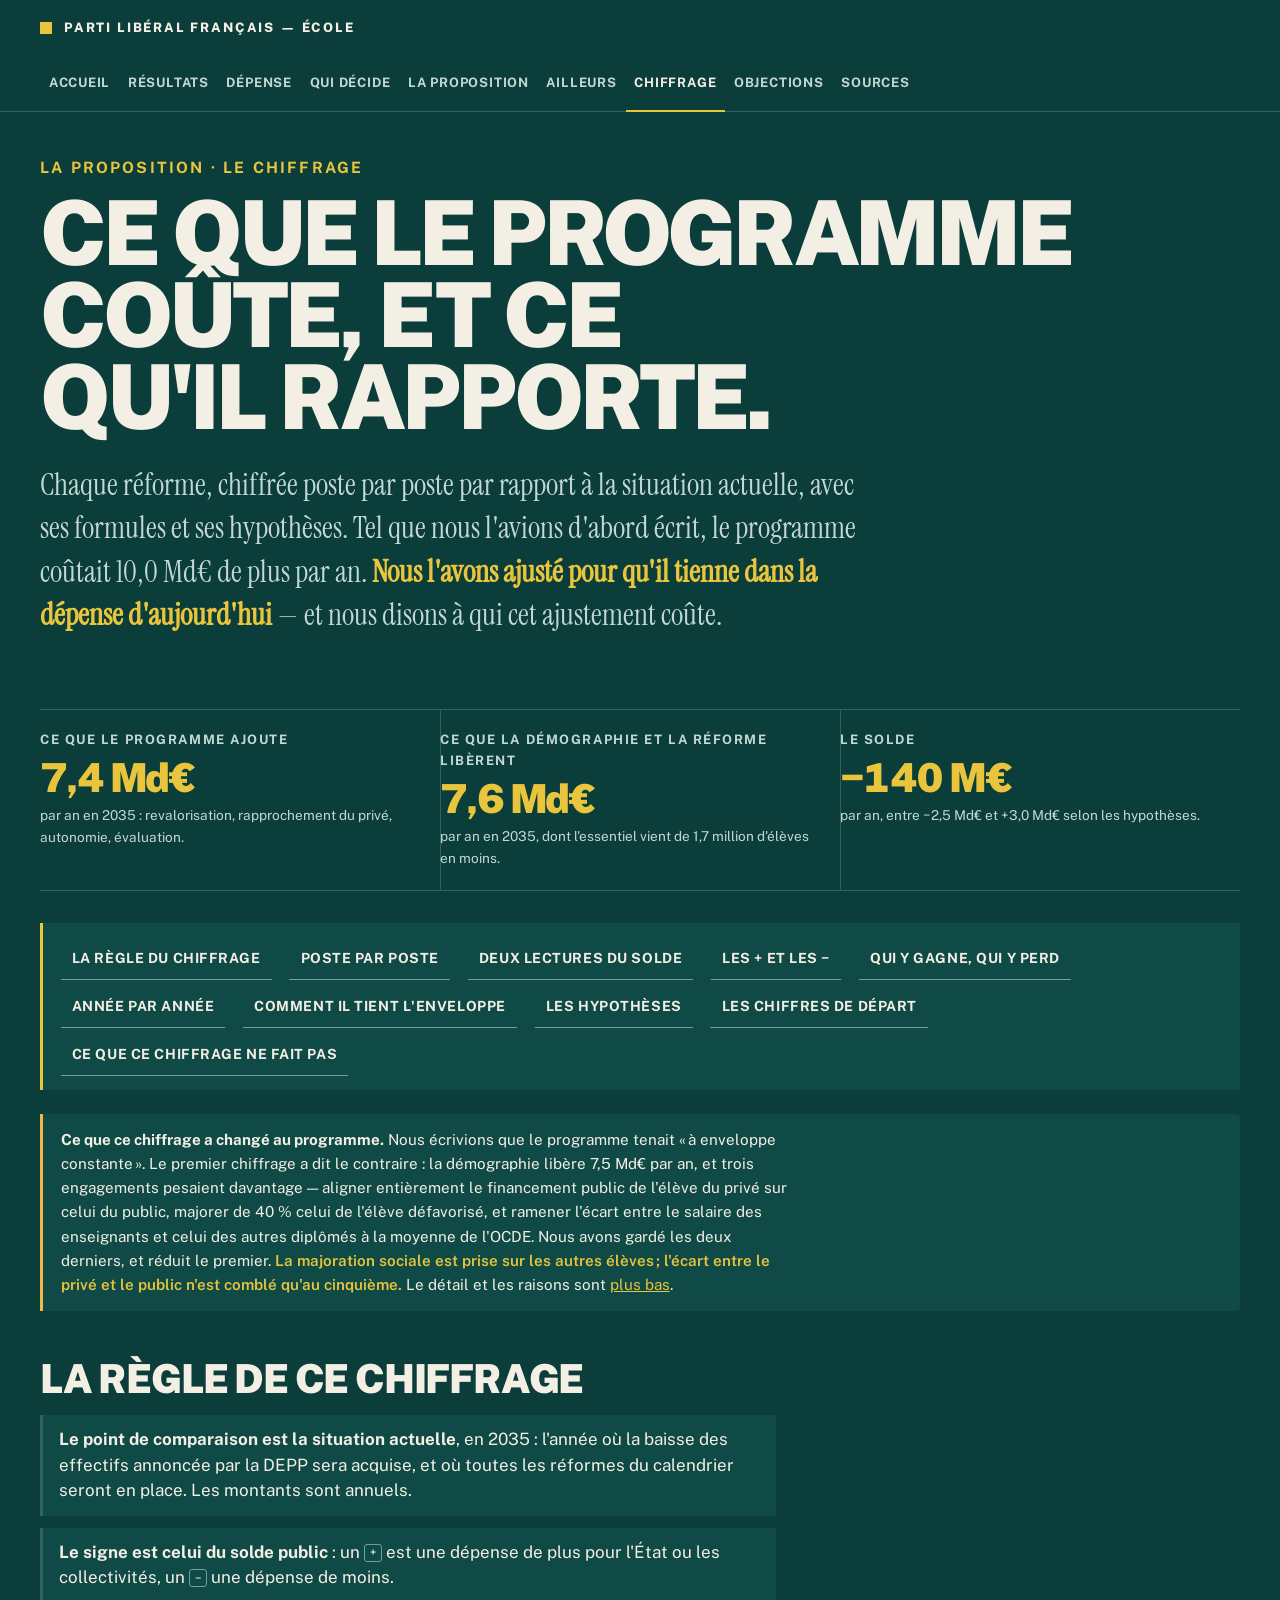
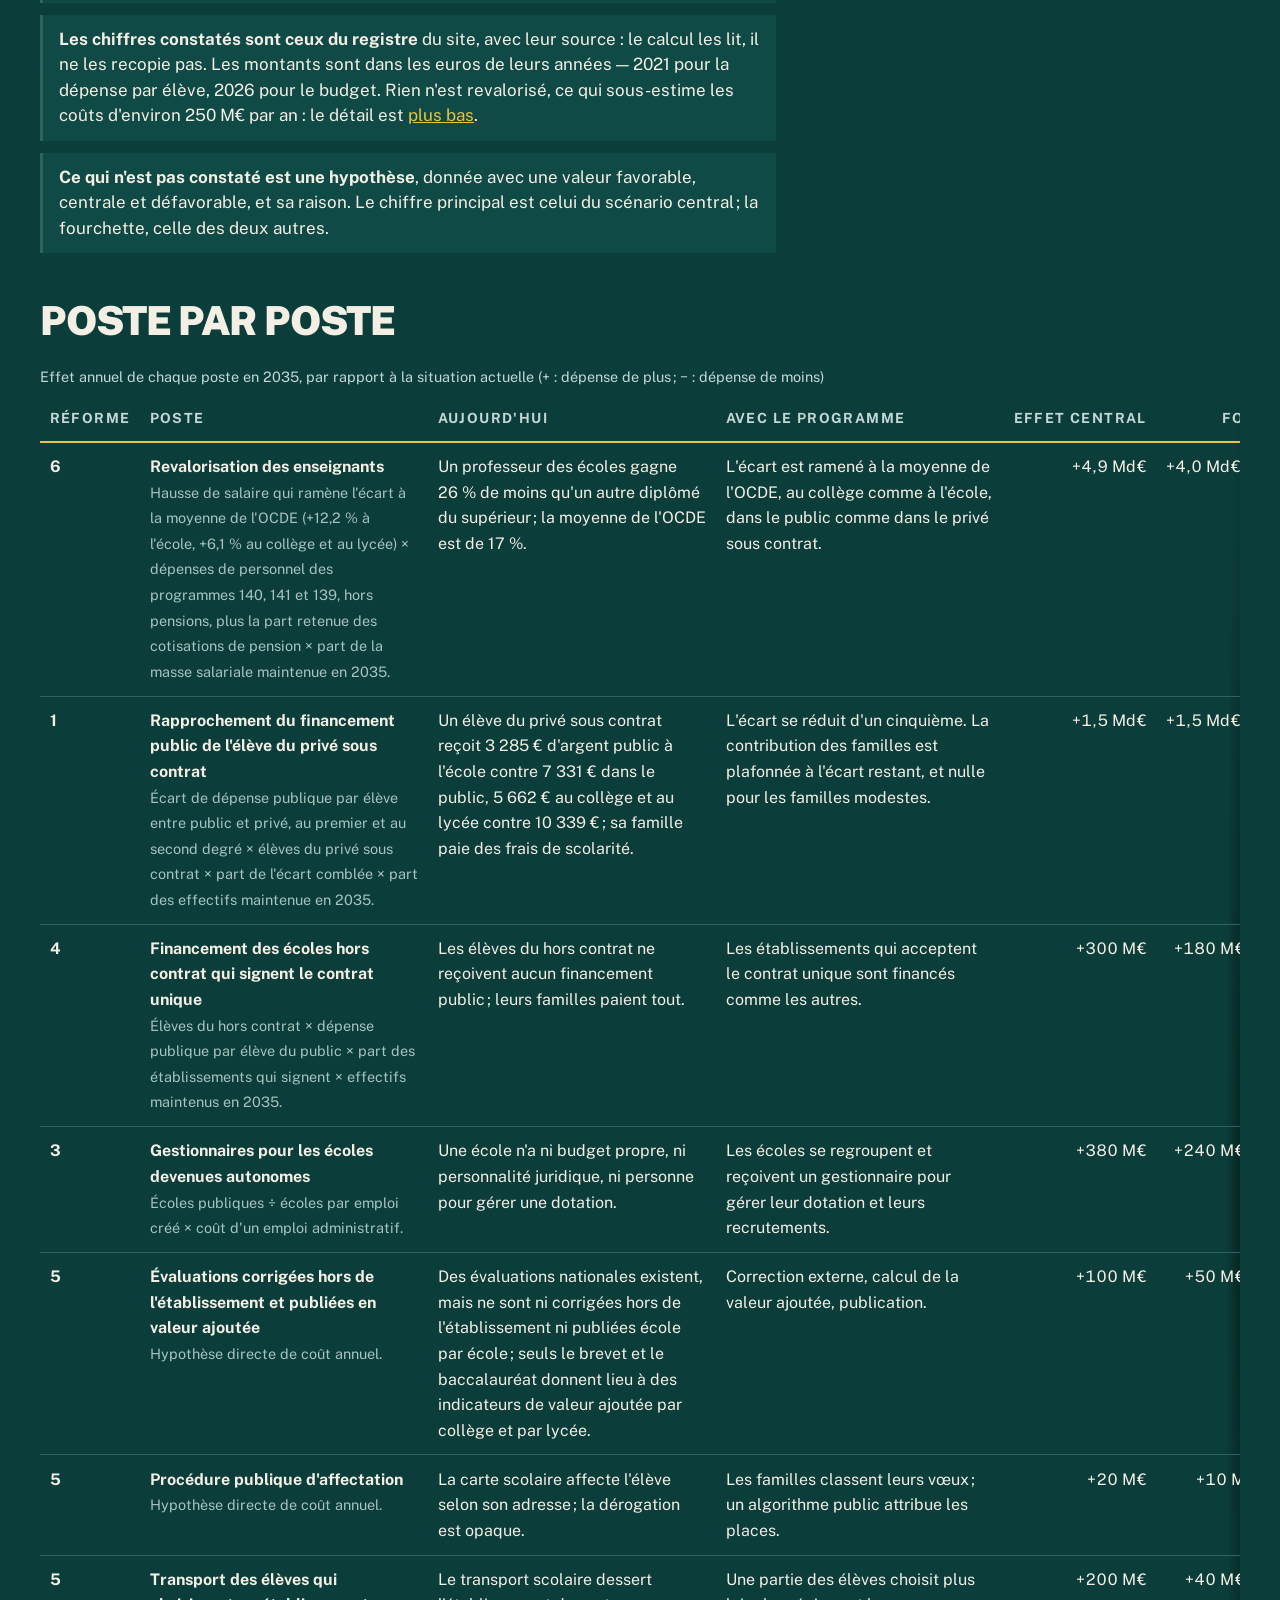
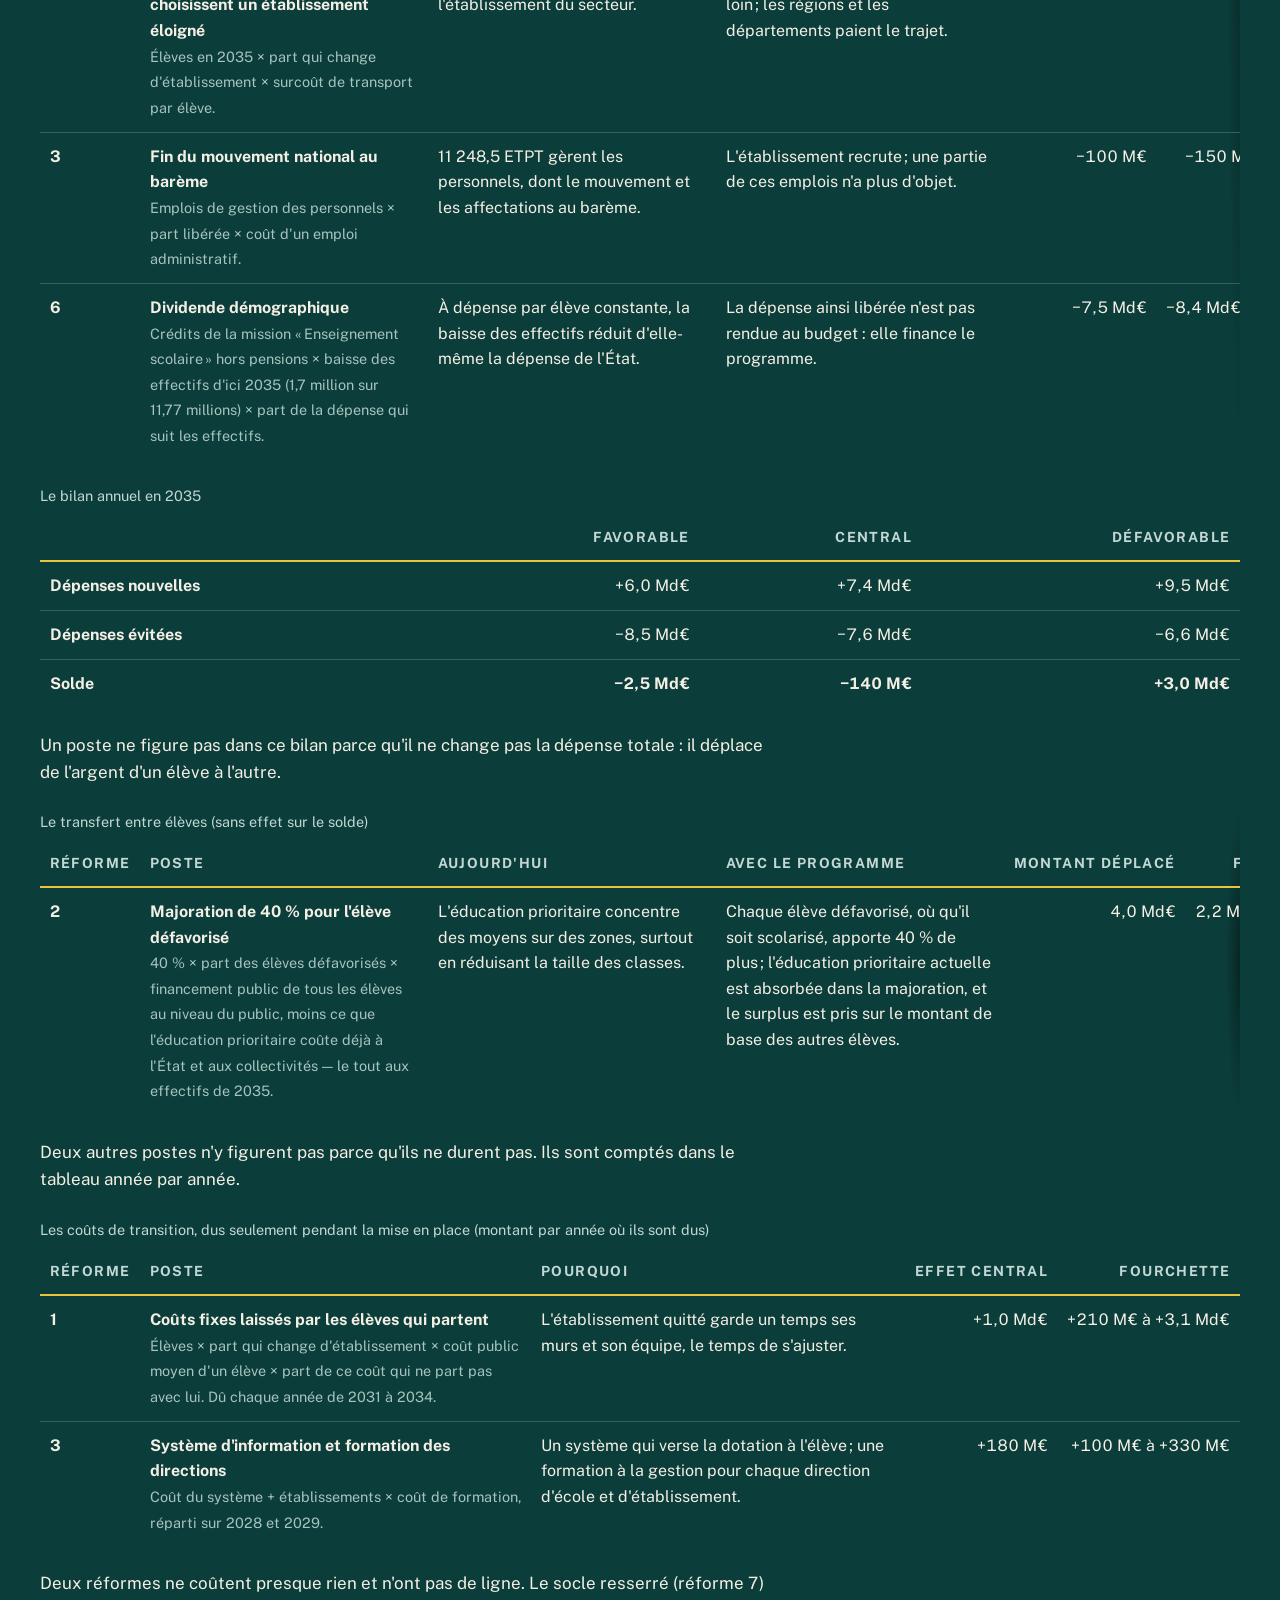
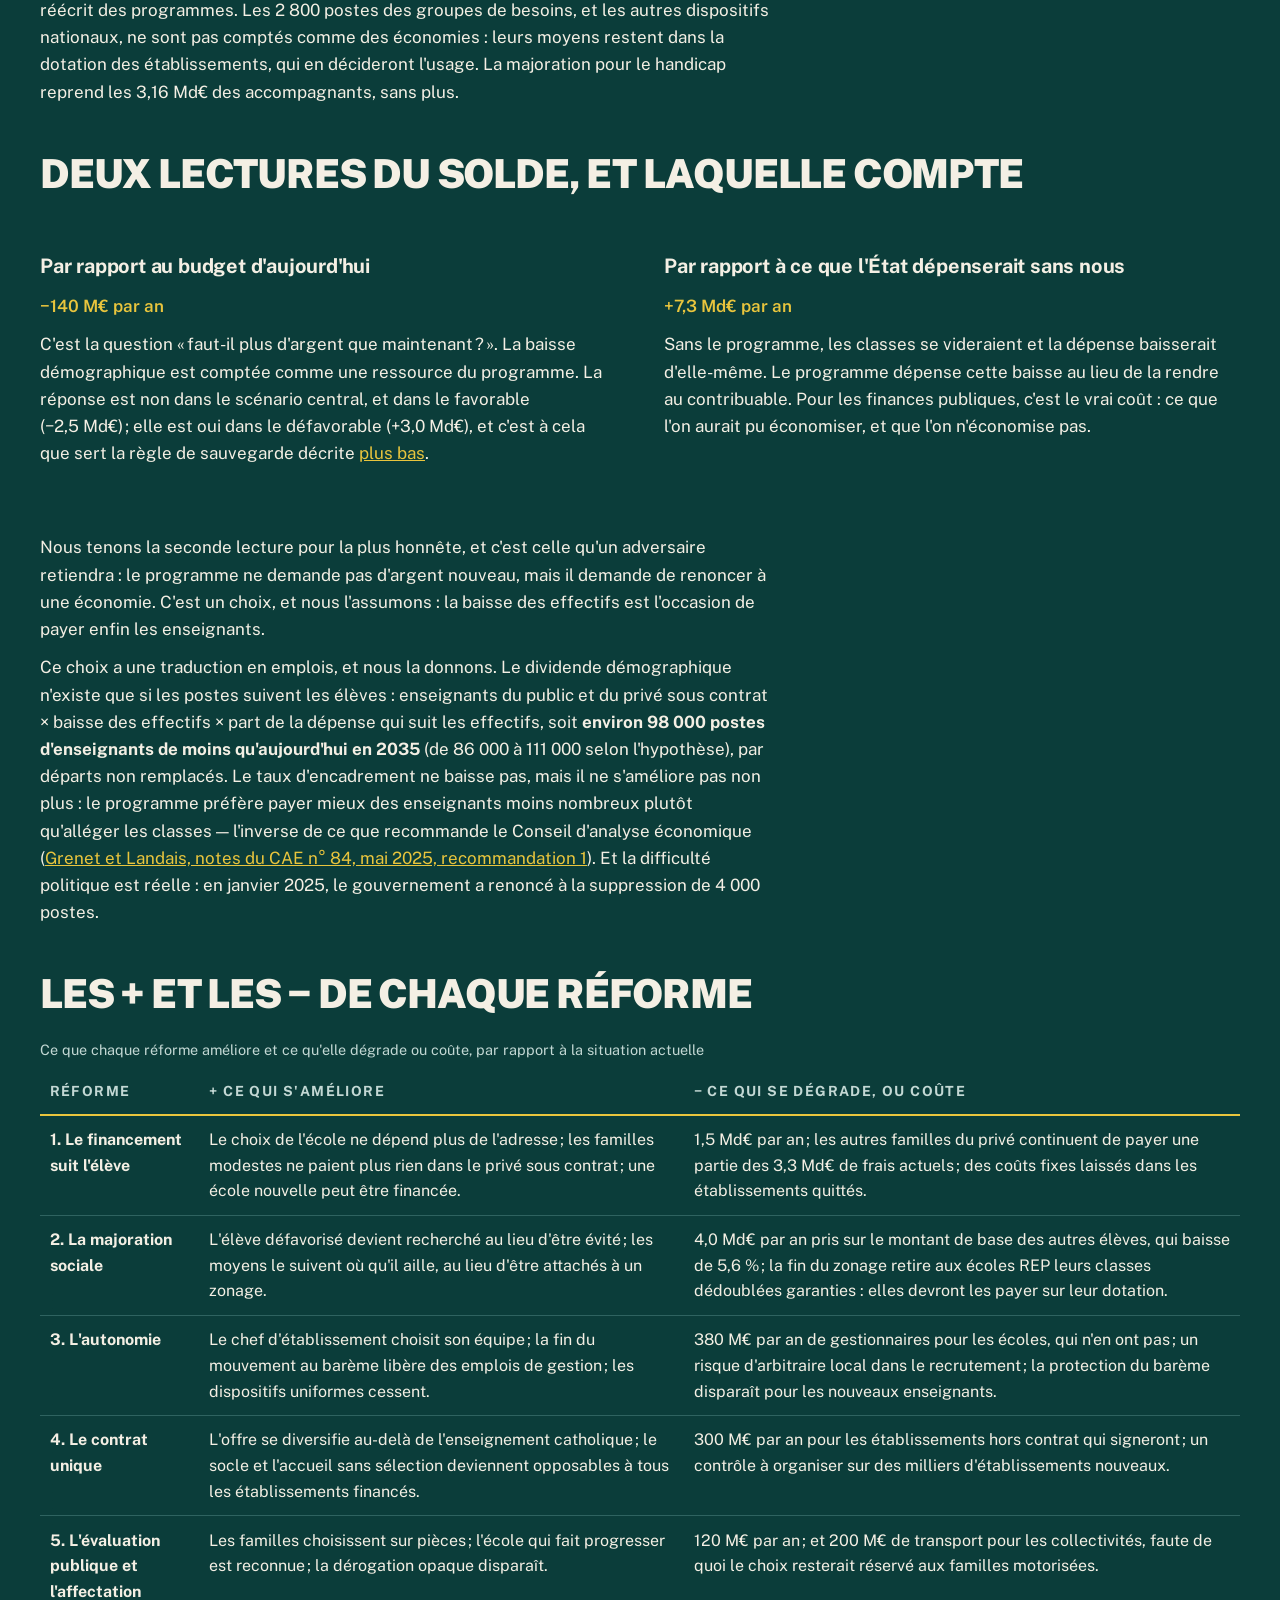
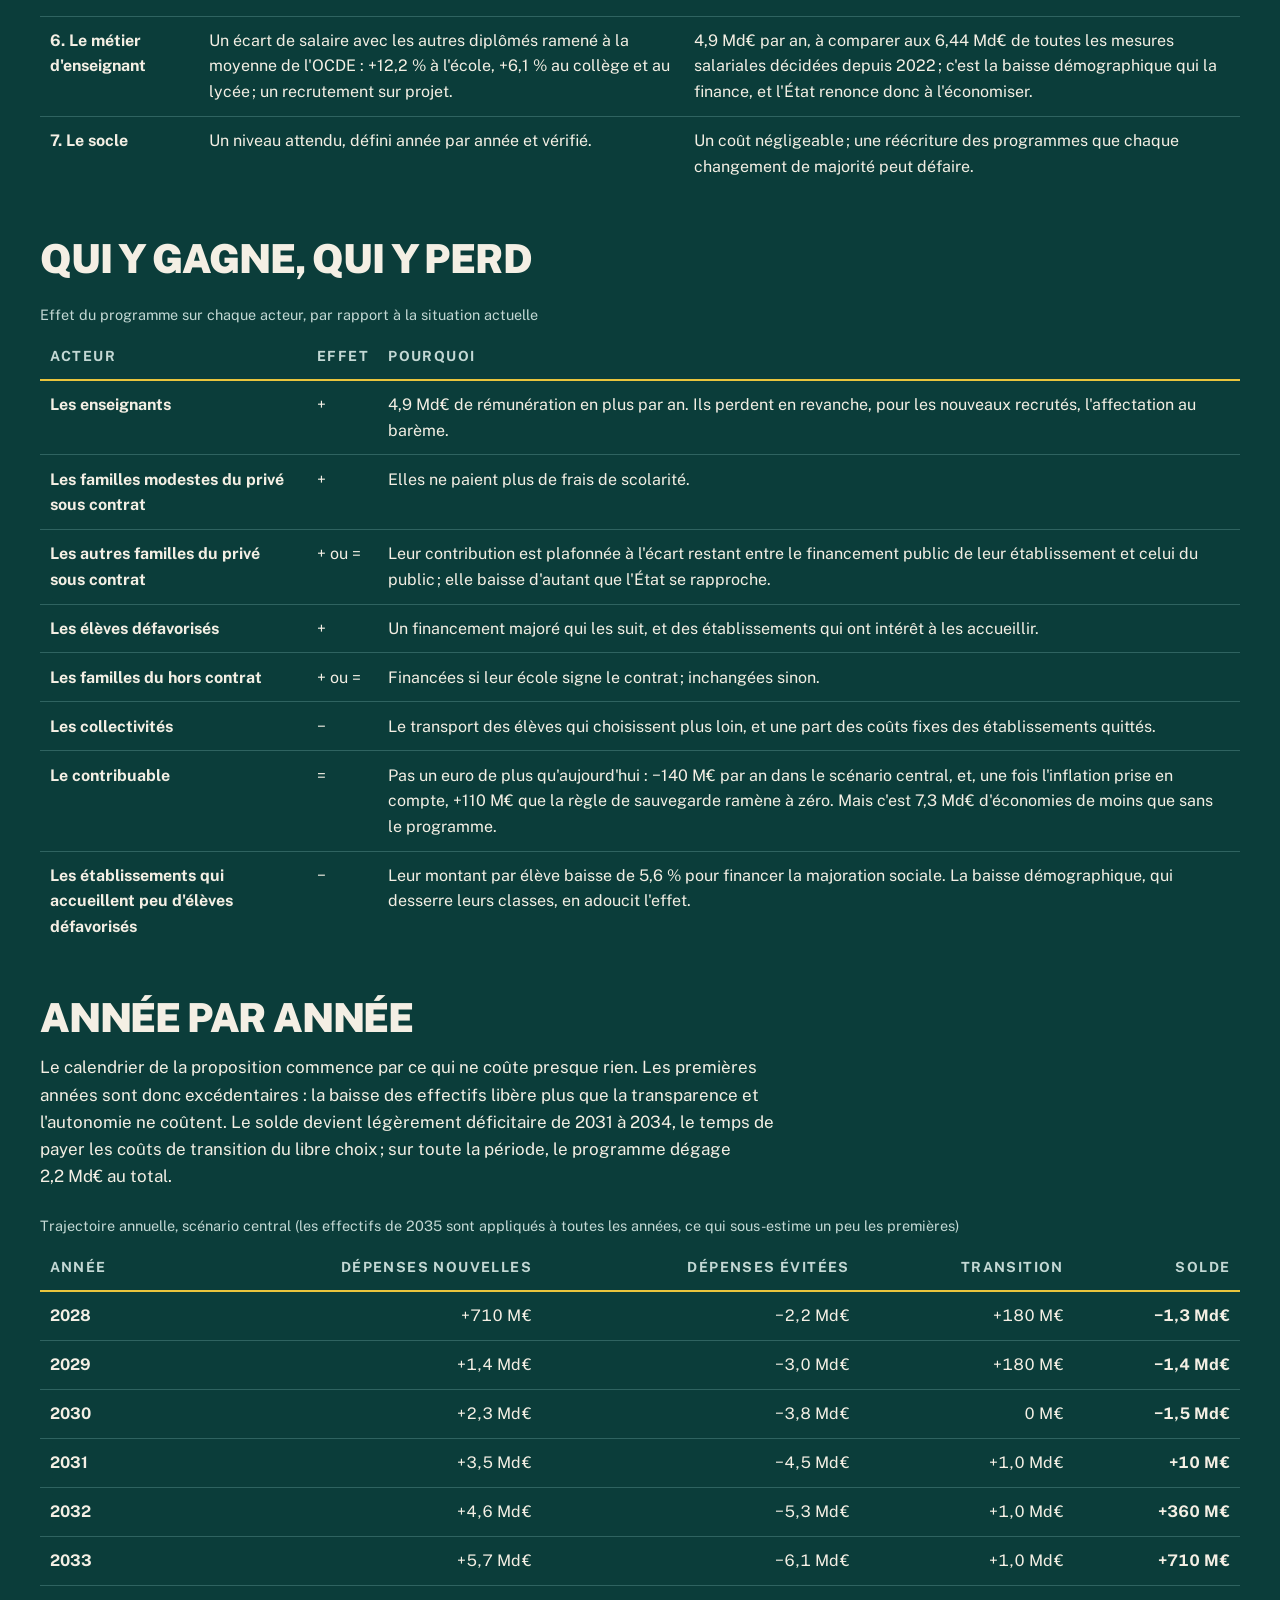
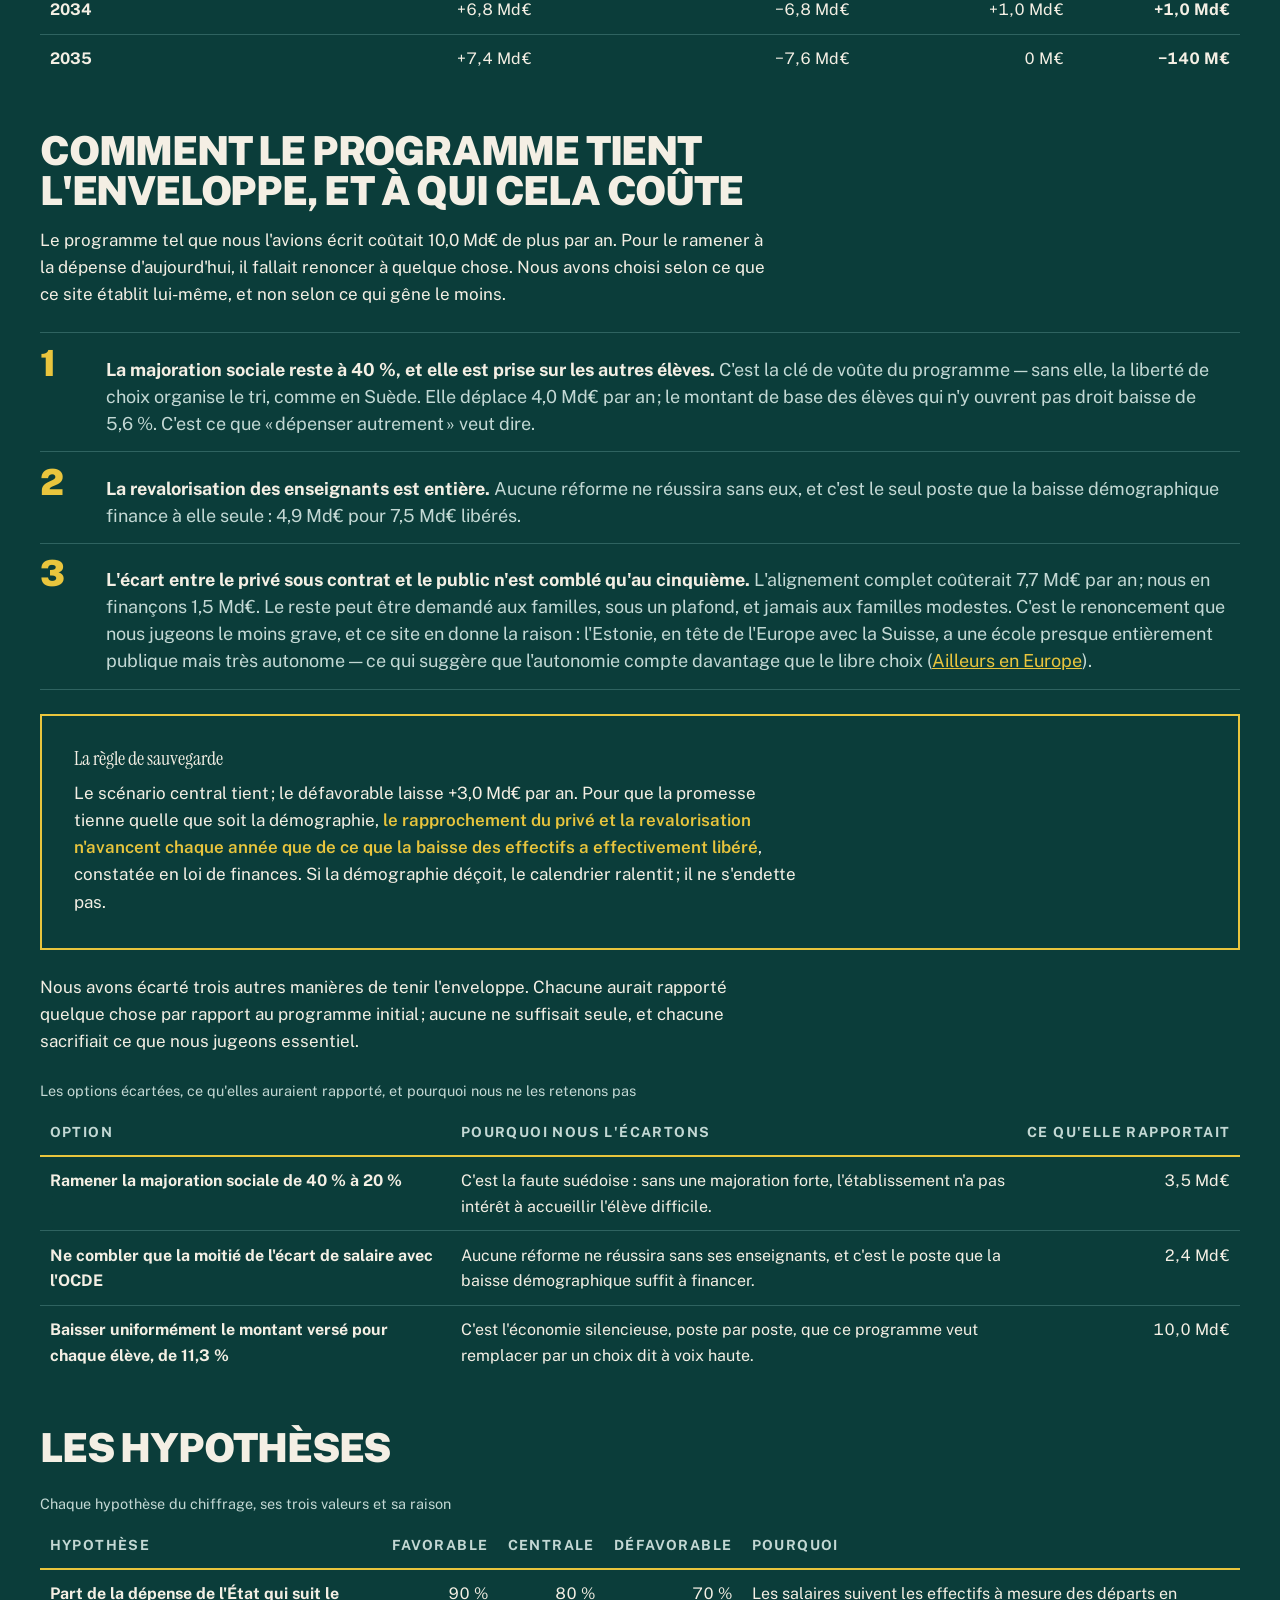
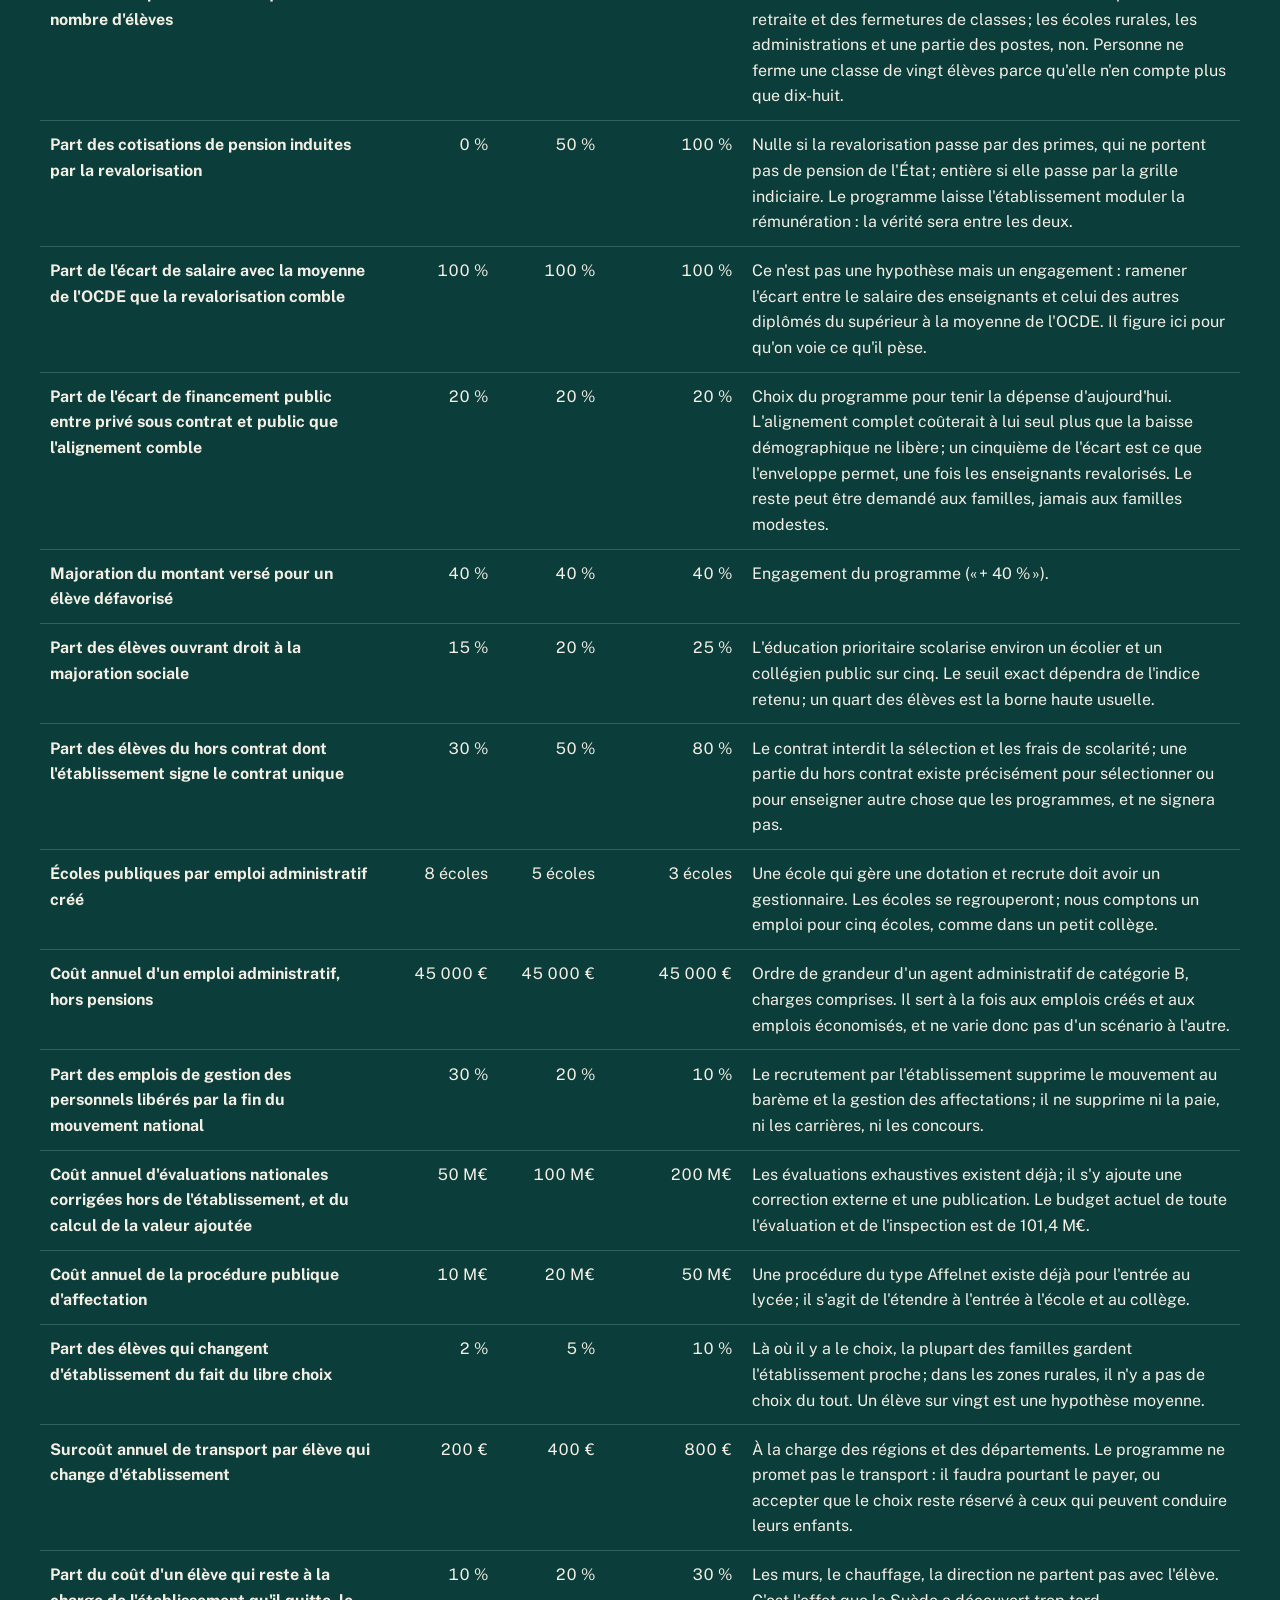
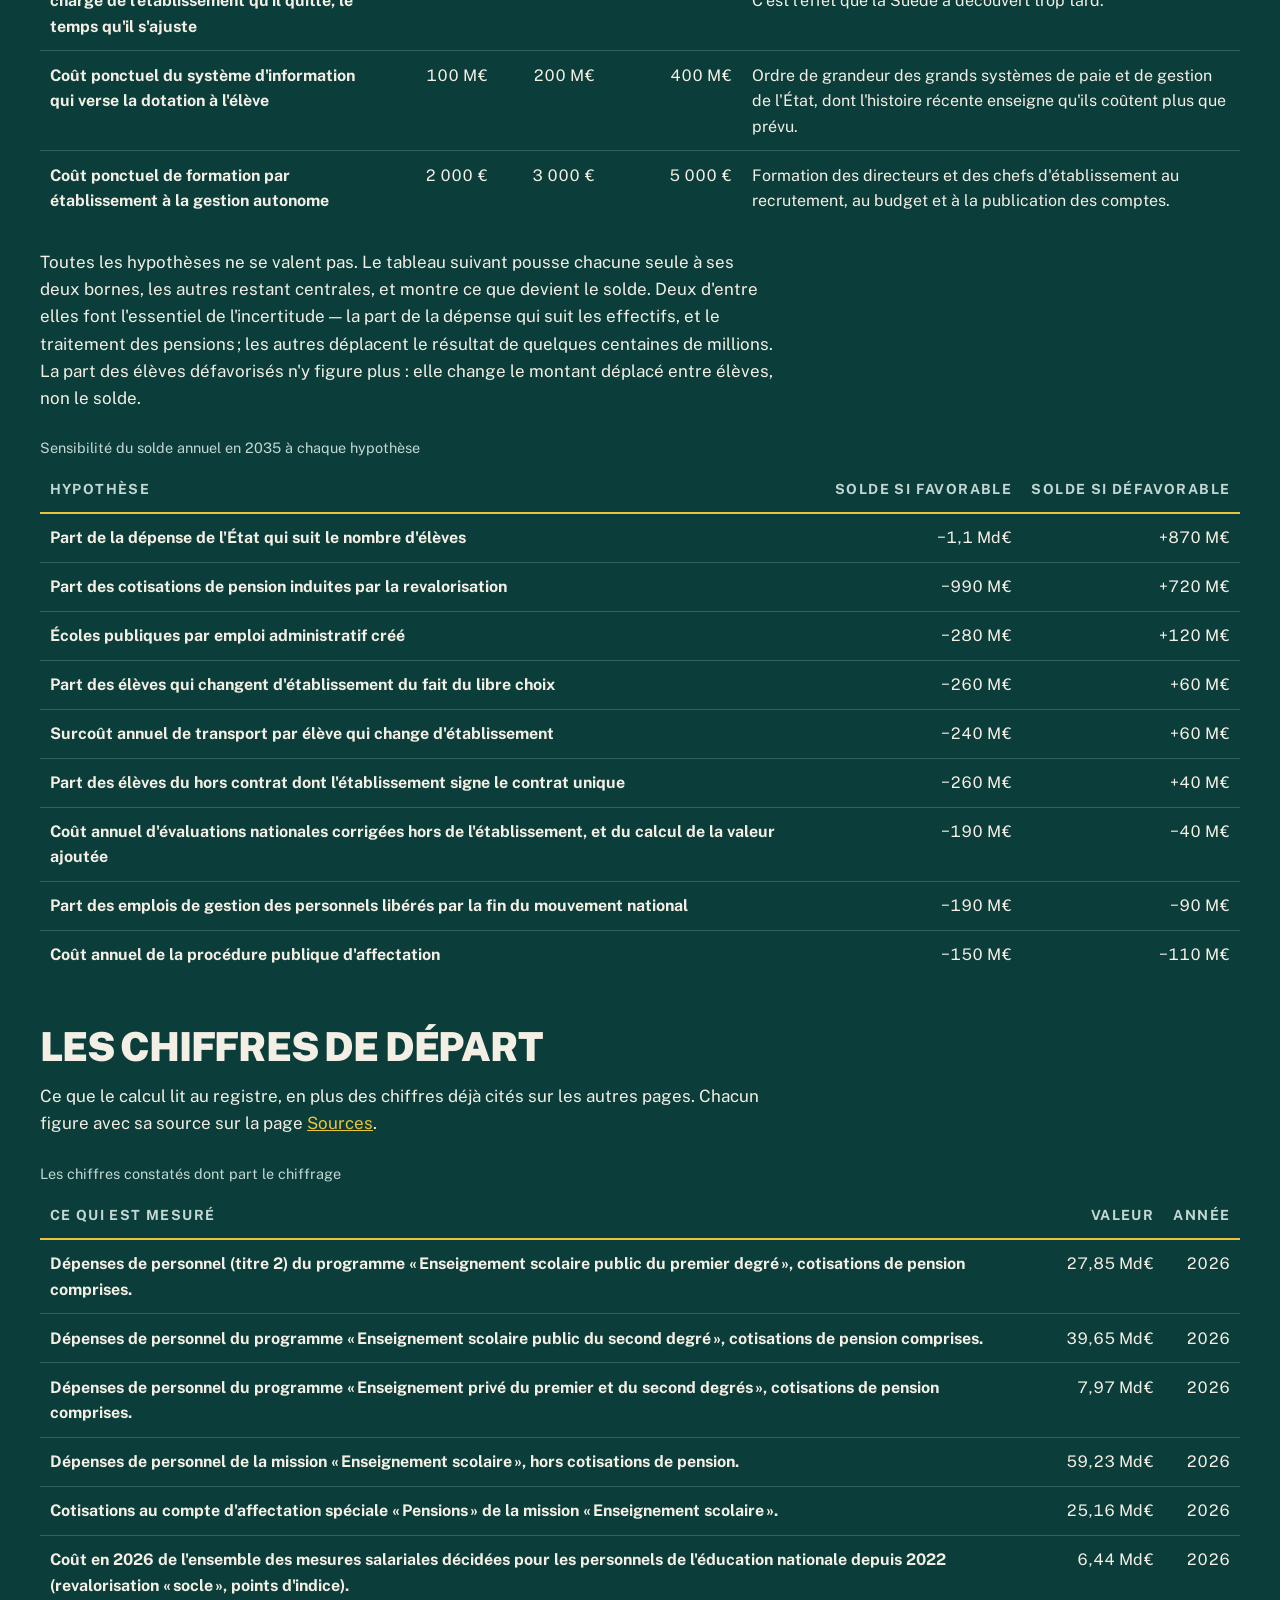
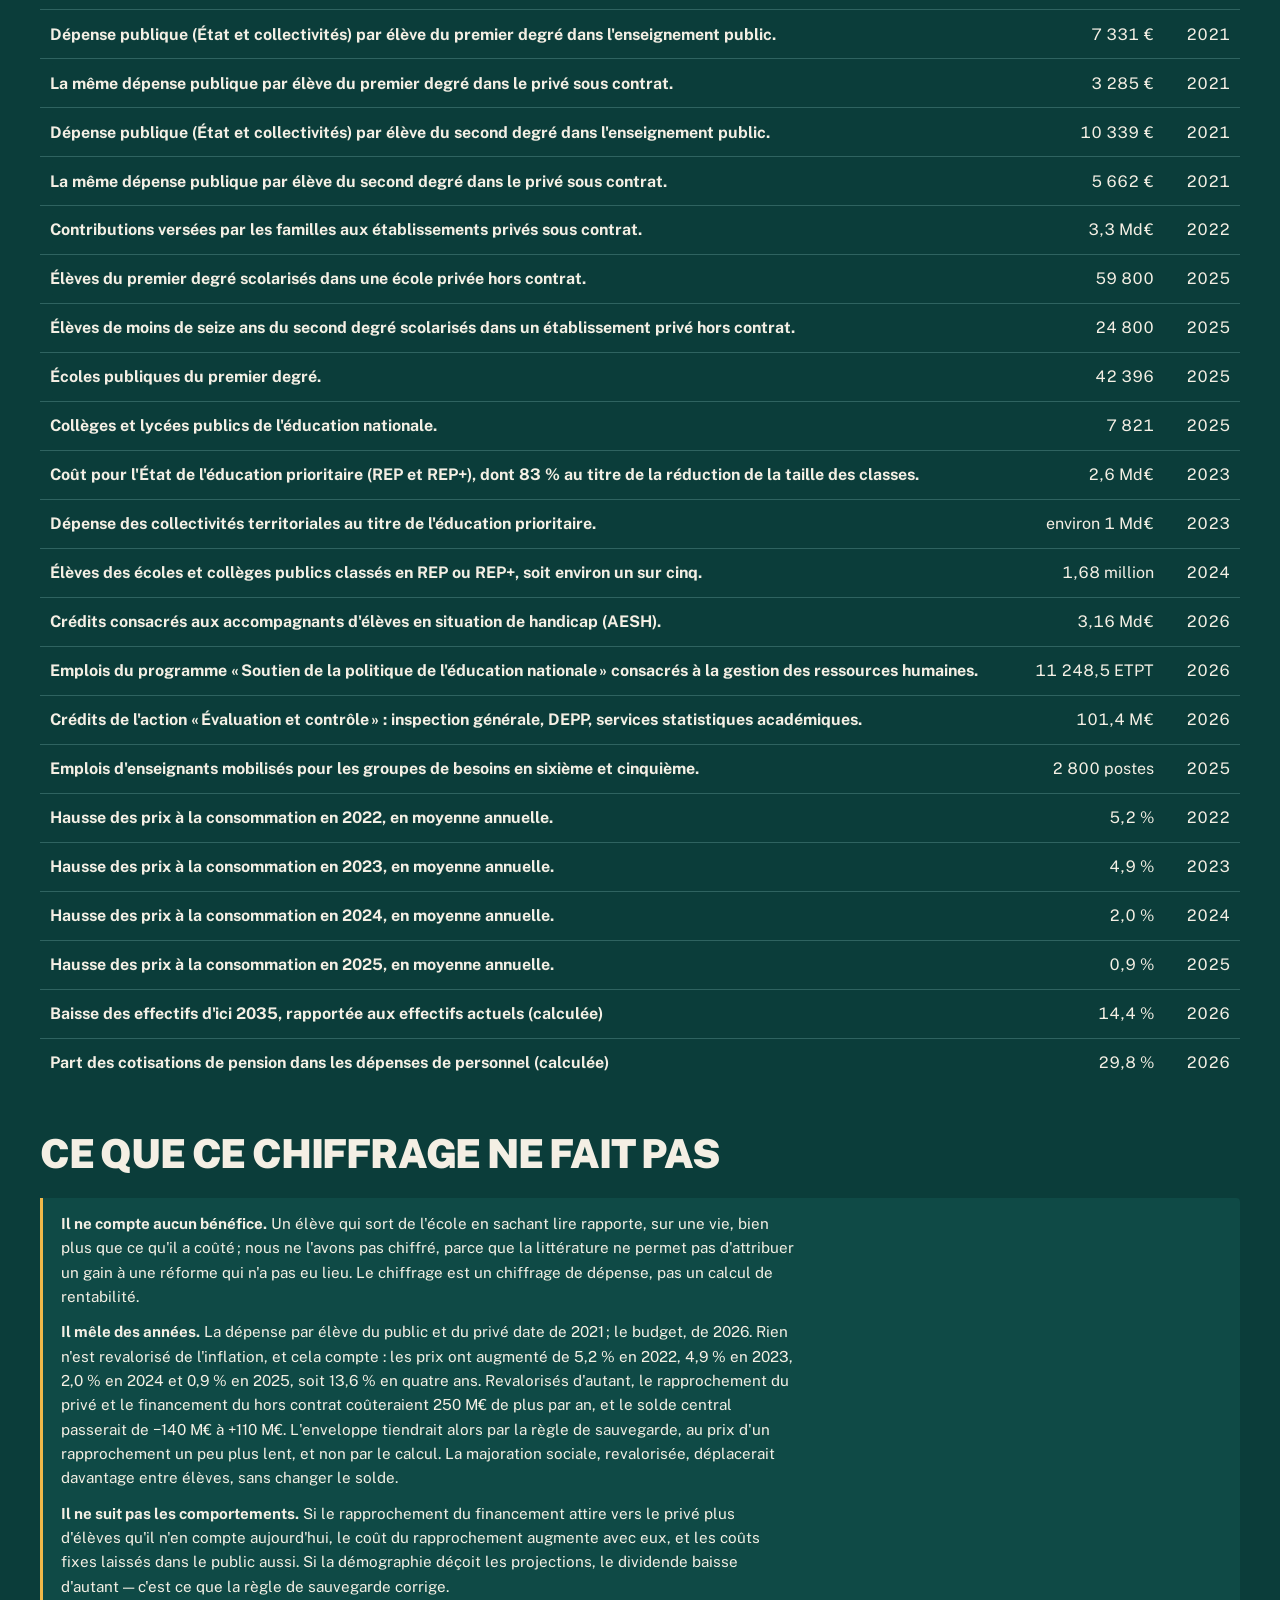
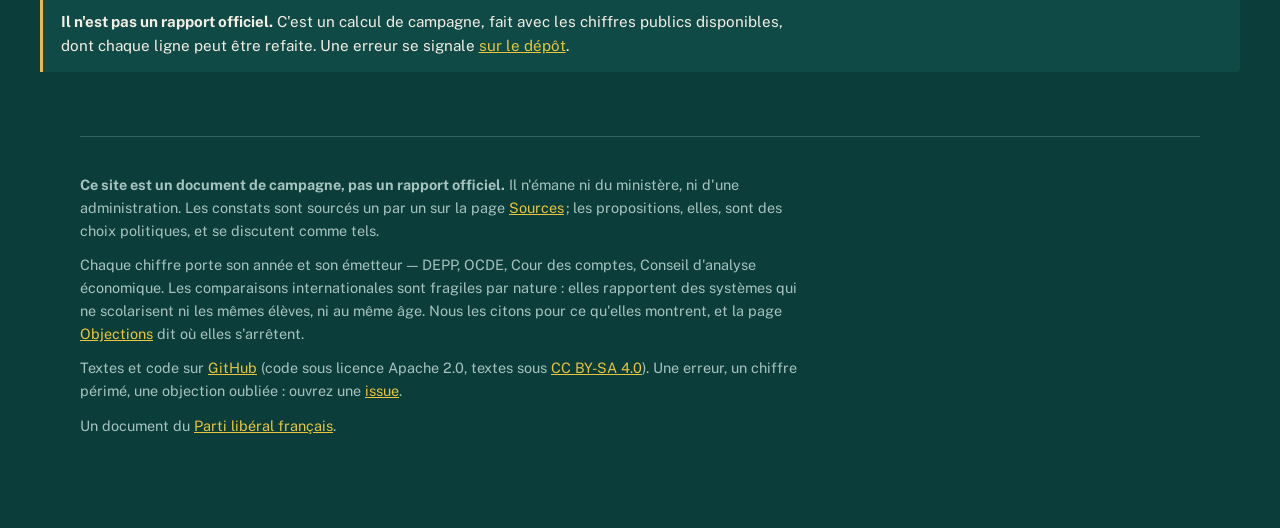
==== commit 06f5c1b0: "Met le constat à jour de PISA 2025, et corrige ce que les sources démentent PISA 2025 est paru le 8 " ====
--- a/chiffrage.html
+++ b/chiffrage.html
@@ -25,7 +25,7 @@
   <nav aria-label="Navigation principale"><span class="groupe"><span class="etiquette">Le site</span><span class="liens"><a href="index.html">Accueil</a></span></span><span class="groupe"><span class="etiquette">Le constat</span><span class="liens"><a href="resultats.html">Résultats</a><a href="depense.html">Dépense</a><a href="gouvernance.html">Qui décide</a></span></span><span class="groupe"><span class="etiquette">La proposition</span><span class="liens"><a href="proposition.html">La proposition</a><a href="comparaisons.html">Ailleurs</a><a href="chiffrage.html" aria-current="page">Chiffrage</a></span></span><span class="groupe"><span class="etiquette">La confiance</span><span class="liens"><a href="objections.html">Objections</a><a href="sources.html">Sources</a></span></span></nav>
 </div></header>
 <main id="contenu">
-<div class="affiche"><p class="surtitre">La proposition · le chiffrage</p><h1>Ce que le programme coûte, et ce qu'il rapporte.</h1><p class="chapeau">Chaque réforme, chiffrée poste par poste par rapport à la situation actuelle, avec ses formules et ses hypothèses. Tel que nous l'avions d'abord écrit, le programme coûtait 10,0 Md€ de plus par an. <strong class="cle-texte">Nous l'avons ajusté pour qu'il tienne dans la dépense d'aujourd'hui</strong> — et nous disons à qui cet ajustement coûte.</p></div><div class="fiches reperes"><div class="fiche"><span class="etiquette">Ce que le programme ajoute</span><span class="valeur">7,4 Md€</span><span class="precision">par an en 2035 : revalorisation, rapprochement du privé, autonomie, évaluation.</span></div><div class="fiche"><span class="etiquette">Ce que la démographie et la réforme libèrent</span><span class="valeur">7,6 Md€</span><span class="precision">par an en 2035, dont l'essentiel vient de 1,7 million d'élèves en moins.</span></div><div class="fiche"><span class="etiquette">Le solde</span><span class="valeur">−140 M€</span><span class="precision">par an, entre −2,5 Md€ et +3,0 Md€ selon les hypothèses.</span></div></div><nav class="plan" aria-label="Plan de la page"><p class="etiquette">Sur cette page</p><ol><li><a href="#regle">La règle du chiffrage</a></li><li><a href="#postes">Poste par poste</a></li><li><a href="#lectures">Deux lectures du solde</a></li><li><a href="#plus-moins">Les + et les −</a></li><li><a href="#gagnants">Qui y gagne, qui y perd</a></li><li><a href="#annees">Année par année</a></li><li><a href="#equilibre">Comment il tient l'enveloppe</a></li><li><a href="#hypotheses">Les hypothèses</a></li><li><a href="#depart">Les chiffres de départ</a></li><li><a href="#limites-chiffrage">Ce que ce chiffrage ne fait pas</a></li></ol></nav><div class="note vigilance"><p><strong>Ce que ce chiffrage a changé au programme.</strong> Nous écrivions que le programme tenait « à enveloppe constante ». Le premier chiffrage a dit le contraire : la démographie libère 7,5 Md€ par an, et trois engagements pesaient davantage — aligner entièrement le financement public de l'élève du privé sur celui du public, majorer de 40 % celui de l'élève défavorisé, et ramener le salaire des enseignants à la moyenne de l'OCDE. Nous avons gardé les deux derniers, et réduit le premier. <strong class="cle-texte">La majoration sociale est prise sur les autres élèves ; l'écart entre le privé et le public n'est comblé qu'au cinquième.</strong> Le détail et les raisons sont <a href="#equilibre">plus bas</a>.</p></div><h2 id="regle">La règle de ce chiffrage</h2><ul class="leviers"><li><strong>Le point de comparaison est la situation actuelle</strong>, en 2035 : l'année où la baisse des effectifs annoncée par la DEPP sera acquise, et où toutes les réformes du calendrier seront en place. Les montants sont annuels.</li><li><strong>Le signe est celui du solde public</strong> : un <span class="badge">+</span> est une dépense de plus pour l'État ou les collectivités, un <span class="badge">−</span> une dépense de moins.</li><li><strong>Les chiffres constatés sont ceux du registre</strong> du site, avec leur source : le calcul les lit, il ne les recopie pas. Les montants sont dans les euros de leurs années — 2021 pour la dépense par élève, 2026 pour le budget. Rien n'est revalorisé, ce qui sous-estime plutôt les coûts.</li><li><strong>Ce qui n'est pas constaté est une hypothèse</strong>, donnée avec une valeur favorable, centrale et défavorable, et sa raison. Le chiffre principal est celui du scénario central ; la fourchette, celle des deux autres.</li></ul><h2 id="postes">Poste par poste</h2><div class="defilant"><table><caption><span>Effet annuel de chaque poste en 2035, par rapport à la situation actuelle (+ : dépense de plus ; − : dépense de moins)</span></caption><thead><tr><th class="texte" scope="col">Réforme</th><th class="long" scope="col">Poste</th><th class="long" scope="col">Aujourd'hui</th><th class="long" scope="col">Avec le programme</th><th class="nombre" scope="col">Effet central</th><th class="nombre" scope="col">Fourchette</th></tr></thead><tbody><tr><th class="texte" scope="row">6</th><td class="long"><strong>Revalorisation des enseignants</strong><br><span class="discret">Hausse de salaire qui ramène l'écart à la moyenne de l'OCDE (+12,2 % à l'école, +6,1 % au collège et au lycée) × dépenses de personnel des programmes 140, 141 et 139, hors pensions, plus la part retenue des cotisations de pension × part de la masse salariale maintenue en 2035.</span></td><td class="long">Un professeur des écoles gagne 26 % de moins qu'un autre diplômé du supérieur ; la moyenne de l'OCDE est de 17 %.</td><td class="long">L'écart est ramené à la moyenne de l'OCDE, au collège comme à l'école, dans le public comme dans le privé sous contrat.</td><td class="nombre">+4,9 Md€</td><td class="nombre">+4,0 Md€ à +5,8 Md€</td></tr><tr><th class="texte" scope="row">1</th><td class="long"><strong>Rapprochement du financement public de l'élève du privé sous contrat</strong><br><span class="discret">Écart de dépense publique par élève entre public et privé, au premier et au second degré × élèves du privé sous contrat × part de l'écart comblée × part des effectifs maintenue en 2035.</span></td><td class="long">Un élève du privé sous contrat reçoit 3 285 € d'argent public à l'école contre 7 331 € dans le public, 5 662 € au collège et au lycée contre 10 339 € ; sa famille paie des frais de scolarité.</td><td class="long">L'écart se réduit d'un cinquième. La contribution des familles est plafonnée à l'écart restant, et nulle pour les familles modestes.</td><td class="nombre">+1,5 Md€</td><td class="nombre">+1,5 Md€ à +1,5 Md€</td></tr><tr><th class="texte" scope="row">4</th><td class="long"><strong>Financement des écoles hors contrat qui signent le contrat unique</strong><br><span class="discret">Élèves du hors contrat × dépense publique par élève du public × part des établissements qui signent × effectifs maintenus en 2035.</span></td><td class="long">Les élèves du hors contrat ne reçoivent aucun financement public ; leurs familles paient tout.</td><td class="long">Les établissements qui acceptent le contrat unique sont financés comme les autres.</td><td class="nombre">+300 M€</td><td class="nombre">+180 M€ à +480 M€</td></tr><tr><th class="texte" scope="row">3</th><td class="long"><strong>Gestionnaires pour les écoles devenues autonomes</strong><br><span class="discret">Écoles publiques ÷ écoles par emploi créé × coût d'un emploi administratif.</span></td><td class="long">Une école n'a ni budget propre, ni personnalité juridique, ni personne pour gérer une dotation.</td><td class="long">Les écoles se regroupent et reçoivent un gestionnaire pour gérer leur dotation et leurs recrutements.</td><td class="nombre">+380 M€</td><td class="nombre">+240 M€ à +640 M€</td></tr><tr><th class="texte" scope="row">5</th><td class="long"><strong>Évaluations corrigées hors de l'établissement et publiées en valeur ajoutée</strong><br><span class="discret">Hypothèse directe de coût annuel.</span></td><td class="long">Des évaluations nationales existent, mais ne sont ni corrigées hors de l'établissement ni publiées école par école.</td><td class="long">Correction externe, calcul de la valeur ajoutée, publication.</td><td class="nombre">+100 M€</td><td class="nombre">+50 M€ à +200 M€</td></tr><tr><th class="texte" scope="row">5</th><td class="long"><strong>Procédure publique d'affectation</strong><br><span class="discret">Hypothèse directe de coût annuel.</span></td><td class="long">La carte scolaire affecte l'élève selon son adresse ; la dérogation est opaque.</td><td class="long">Les familles classent leurs vœux ; un algorithme public attribue les places.</td><td class="nombre">+20 M€</td><td class="nombre">+10 M€ à +50 M€</td></tr><tr><th class="texte" scope="row">5</th><td class="long"><strong>Transport des élèves qui choisissent un établissement éloigné</strong><br><span class="discret">Élèves en 2035 × part qui change d'établissement × surcoût de transport par élève.</span></td><td class="long">Le transport scolaire dessert l'établissement du secteur.</td><td class="long">Une partie des élèves choisit plus loin ; les régions et les départements paient le trajet.</td><td class="nombre">+200 M€</td><td class="nombre">+40 M€ à +810 M€</td></tr><tr><th class="texte" scope="row">3</th><td class="long"><strong>Fin du mouvement national au barème</strong><br><span class="discret">Emplois de gestion des personnels × part libérée × coût d'un emploi administratif.</span></td><td class="long">11 248,5 ETPT gèrent les personnels, dont le mouvement et les affectations au barème.</td><td class="long">L'établissement recrute ; une partie de ces emplois n'a plus d'objet.</td><td class="nombre">−100 M€</td><td class="nombre">−150 M€ à −50 M€</td></tr><tr><th class="texte" scope="row">6</th><td class="long"><strong>Dividende démographique</strong><br><span class="discret">Crédits de la mission « Enseignement scolaire » hors pensions × baisse des effectifs d'ici 2035 (1,7 million sur 11,77 millions) × part de la dépense qui suit les effectifs.</span></td><td class="long">À dépense par élève constante, la baisse des effectifs réduit d'elle-même la dépense de l'État.</td><td class="long">La dépense ainsi libérée n'est pas rendue au budget : elle finance le programme.</td><td class="nombre">−7,5 Md€</td><td class="nombre">−8,4 Md€ à −6,5 Md€</td></tr></tbody></table></div><div class="defilant"><table><caption><span>Le bilan annuel en 2035</span></caption><thead><tr><th class="texte" scope="col"></th><th class="nombre" scope="col">Favorable</th><th class="nombre" scope="col">Central</th><th class="nombre" scope="col">Défavorable</th></tr></thead><tbody><tr><th class="texte" scope="row">Dépenses nouvelles</th><td class="nombre">+6,0 Md€</td><td class="nombre">+7,4 Md€</td><td class="nombre">+9,5 Md€</td></tr><tr><th class="texte" scope="row">Dépenses évitées</th><td class="nombre">−8,5 Md€</td><td class="nombre">−7,6 Md€</td><td class="nombre">−6,6 Md€</td></tr><tr><th class="texte" scope="row"><strong>Solde</strong></th><td class="nombre"><strong>−2,5 Md€</strong></td><td class="nombre"><strong>−140 M€</strong></td><td class="nombre"><strong>+3,0 Md€</strong></td></tr></tbody></table></div><p>Un poste ne figure pas dans ce bilan parce qu'il ne change pas la dépense totale : il déplace de l'argent d'un élève à l'autre.</p><div class="defilant"><table><caption><span>Le transfert entre élèves (sans effet sur le solde)</span></caption><thead><tr><th class="texte" scope="col">Réforme</th><th class="long" scope="col">Poste</th><th class="long" scope="col">Aujourd'hui</th><th class="long" scope="col">Avec le programme</th><th class="nombre" scope="col">Montant déplacé</th><th class="nombre" scope="col">Fourchette</th></tr></thead><tbody><tr><th class="texte" scope="row">2</th><td class="long"><strong>Majoration de 40 % pour l'élève défavorisé</strong><br><span class="discret">40 % × part des élèves défavorisés × financement public de tous les élèves au niveau du public, moins ce que l'éducation prioritaire coûte déjà à l'État et aux collectivités — le tout aux effectifs de 2035.</span></td><td class="long">L'éducation prioritaire concentre des moyens sur des zones, surtout en réduisant la taille des classes.</td><td class="long">Chaque élève défavorisé, où qu'il soit scolarisé, apporte 40 % de plus ; l'éducation prioritaire actuelle est absorbée dans la majoration, et le surplus est pris sur le montant de base des autres élèves.</td><td class="nombre">4,0 Md€</td><td class="nombre">2,2 Md€ à 5,7 Md€</td></tr></tbody></table></div><p>Deux autres postes n'y figurent pas parce qu'ils ne durent pas. Ils sont comptés dans le tableau année par année.</p><div class="defilant"><table><caption><span>Les coûts de transition, dus seulement pendant la mise en place (montant par année où ils sont dus)</span></caption><thead><tr><th class="texte" scope="col">Réforme</th><th class="long" scope="col">Poste</th><th class="long" scope="col">Pourquoi</th><th class="nombre" scope="col">Effet central</th><th class="nombre" scope="col">Fourchette</th></tr></thead><tbody><tr><th class="texte" scope="row">1</th><td class="long"><strong>Coûts fixes laissés par les élèves qui partent</strong><br><span class="discret">Élèves × part qui change d'établissement × coût public moyen d'un élève × part de ce coût qui ne part pas avec lui. Dû chaque année de 2031 à 2034.</span></td><td class="long">L'établissement quitté garde un temps ses murs et son équipe, le temps de s'ajuster.</td><td class="nombre">+1,0 Md€</td><td class="nombre">+210 M€ à +3,1 Md€</td></tr><tr><th class="texte" scope="row">3</th><td class="long"><strong>Système d'information et formation des directions</strong><br><span class="discret">Coût du système + établissements × coût de formation, réparti sur 2028 et 2029.</span></td><td class="long">Un système qui verse la dotation à l'élève ; une formation à la gestion pour chaque direction d'école et d'établissement.</td><td class="nombre">+180 M€</td><td class="nombre">+100 M€ à +330 M€</td></tr></tbody></table></div><p>Deux réformes ne coûtent presque rien et n'ont pas de ligne. Le socle resserré (réforme 7) réécrit des programmes. Les 2 800 postes des groupes de besoins, et les autres dispositifs nationaux, ne sont pas comptés comme des économies : leurs moyens restent dans la dotation des établissements, qui en décideront l'usage. La majoration pour le handicap reprend les 3,16 Md€ des accompagnants, sans plus.</p><h2 id="lectures">Deux lectures du solde, et laquelle compte</h2><div class="paire"><div><h3>Par rapport au budget d'aujourd'hui</h3><p class="cle-texte">−140 M€ par an</p><p>C'est la question « faut-il plus d'argent que maintenant ? ». La baisse démographique est comptée comme une ressource du programme. La réponse est non dans le scénario central, et dans le favorable (−2,5 Md€) ; elle est oui dans le défavorable (+3,0 Md€), et c'est à cela que sert la règle de sauvegarde décrite <a href="#equilibre">plus bas</a>.</p></div><div><h3>Par rapport à ce que l'État dépenserait sans nous</h3><p class="cle-texte">+7,3 Md€ par an</p><p>Sans le programme, les classes se videraient et la dépense baisserait d'elle-même. Le programme dépense cette baisse au lieu de la rendre au contribuable. Pour les finances publiques, c'est le vrai coût : ce que l'on aurait pu économiser, et que l'on n'économise pas.</p></div></div><p>Nous tenons la seconde lecture pour la plus honnête, et c'est celle qu'un adversaire retiendra : le programme ne demande pas d'argent nouveau, mais il demande de renoncer à une économie. C'est un choix, et nous l'assumons : la baisse des effectifs est l'occasion de payer enfin les enseignants.</p><h2 id="plus-moins">Les + et les − de chaque réforme</h2><div class="defilant"><table><caption><span>Ce que chaque réforme améliore et ce qu'elle dégrade ou coûte, par rapport à la situation actuelle</span></caption><thead><tr><th class="texte" scope="col">Réforme</th><th class="long" scope="col">+ Ce qui s'améliore</th><th class="long" scope="col">− Ce qui se dégrade, ou coûte</th></tr></thead><tbody><tr><th class="texte" scope="row">1. Le financement suit l'élève</th><td class="long">Le choix de l'école ne dépend plus de l'adresse ; les familles modestes ne paient plus rien dans le privé sous contrat ; une école nouvelle peut être financée.</td><td class="long">1,5 Md€ par an ; les autres familles du privé continuent de payer une partie des 3,3 Md€ de frais actuels ; des coûts fixes laissés dans les établissements quittés.</td></tr><tr><th class="texte" scope="row">2. La majoration sociale</th><td class="long">L'élève défavorisé devient recherché au lieu d'être évité ; les moyens le suivent où qu'il aille, au lieu d'être attachés à un zonage.</td><td class="long">4,0 Md€ par an pris sur le montant de base des autres élèves, qui baisse de −5,6 % ; la fin du zonage retire aux écoles REP leurs classes dédoublées garanties : elles devront les payer sur leur dotation.</td></tr><tr><th class="texte" scope="row">3. L'autonomie</th><td class="long">Le chef d'établissement choisit son équipe ; la fin du mouvement au barème libère des emplois de gestion ; les dispositifs uniformes cessent.</td><td class="long">380 M€ par an de gestionnaires pour les écoles, qui n'en ont pas ; un risque d'arbitraire local dans le recrutement ; la protection du barème disparaît pour les nouveaux enseignants.</td></tr><tr><th class="texte" scope="row">4. Le contrat unique</th><td class="long">L'offre se diversifie au-delà de l'enseignement catholique ; le socle et l'accueil sans sélection deviennent opposables à tous les établissements financés.</td><td class="long">300 M€ par an pour les établissements hors contrat qui signeront ; un contrôle à organiser sur des milliers d'établissements nouveaux.</td></tr><tr><th class="texte" scope="row">5. L'évaluation publique et l'affectation</th><td class="long">Les familles choisissent sur pièces ; l'école qui fait progresser est reconnue ; la dérogation opaque disparaît.</td><td class="long">120 M€ par an ; et 200 M€ de transport pour les collectivités, faute de quoi le choix resterait réservé aux familles motorisées.</td></tr><tr><th class="texte" scope="row">6. Le métier d'enseignant</th><td class="long">Un salaire au niveau de la moyenne de l'OCDE : +12,2 % à l'école, +6,1 % au collège et au lycée ; un recrutement sur projet.</td><td class="long">4,9 Md€ par an, à comparer aux 6,44 Md€ de toutes les mesures salariales décidées depuis 2022 ; c'est la baisse démographique qui la finance, et l'État renonce donc à l'économiser.</td></tr><tr><th class="texte" scope="row">7. Le socle</th><td class="long">Un niveau attendu, défini année par année et vérifié.</td><td class="long">Un coût négligeable ; une réécriture des programmes que chaque changement de majorité peut défaire.</td></tr></tbody></table></div><h2 id="gagnants">Qui y gagne, qui y perd</h2><div class="defilant"><table><caption><span>Effet du programme sur chaque acteur, par rapport à la situation actuelle</span></caption><thead><tr><th class="texte" scope="col">Acteur</th><th class="texte" scope="col">Effet</th><th class="long" scope="col">Pourquoi</th></tr></thead><tbody><tr><th class="texte" scope="row">Les enseignants</th><td class="texte">+</td><td class="long">4,9 Md€ de rémunération en plus par an. Ils perdent en revanche, pour les nouveaux recrutés, l'affectation au barème.</td></tr><tr><th class="texte" scope="row">Les familles modestes du privé sous contrat</th><td class="texte">+</td><td class="long">Elles ne paient plus de frais de scolarité.</td></tr><tr><th class="texte" scope="row">Les autres familles du privé sous contrat</th><td class="texte">+ ou =</td><td class="long">Leur contribution est plafonnée à l'écart restant entre le financement public de leur établissement et celui du public ; elle baisse d'autant que l'État se rapproche.</td></tr><tr><th class="texte" scope="row">Les élèves défavorisés</th><td class="texte">+</td><td class="long">Un financement majoré qui les suit, et des établissements qui ont intérêt à les accueillir.</td></tr><tr><th class="texte" scope="row">Les familles du hors contrat</th><td class="texte">+ ou =</td><td class="long">Financées si leur école signe le contrat ; inchangées sinon.</td></tr><tr><th class="texte" scope="row">Les collectivités</th><td class="texte">−</td><td class="long">Le transport des élèves qui choisissent plus loin, et une part des coûts fixes des établissements quittés.</td></tr><tr><th class="texte" scope="row">Le contribuable</th><td class="texte">=</td><td class="long">Pas un euro de plus qu'aujourd'hui (−140 M€ par an dans le scénario central), mais 7,3 Md€ de moins d'économies que sans le programme.</td></tr><tr><th class="texte" scope="row">Les établissements qui accueillent peu d'élèves défavorisés</th><td class="texte">−</td><td class="long">Leur montant par élève baisse de −5,6 % pour financer la majoration sociale. La baisse démographique, qui desserre leurs classes, en adoucit l'effet.</td></tr></tbody></table></div><h2 id="annees">Année par année</h2><p>Le calendrier de la proposition commence par ce qui ne coûte presque rien. Les premières années sont donc excédentaires : la baisse des effectifs libère plus que la transparence et l'autonomie ne coûtent. Le solde devient légèrement déficitaire de 2031 à 2034, le temps de payer les coûts de transition du libre choix ; sur toute la période, le programme dégage 2,2 Md€ au total.</p><div class="defilant"><table><caption><span>Trajectoire annuelle, scénario central (les effectifs de 2035 sont appliqués à toutes les années, ce qui sous-estime un peu les premières)</span></caption><thead><tr><th class="texte" scope="col">Année</th><th class="nombre" scope="col">Dépenses nouvelles</th><th class="nombre" scope="col">Dépenses évitées</th><th class="nombre" scope="col">Transition</th><th class="nombre" scope="col">Solde</th></tr></thead><tbody><tr><th class="texte" scope="row">2028</th><td class="nombre">+710 M€</td><td class="nombre">−2,2 Md€</td><td class="nombre">+180 M€</td><td class="nombre"><strong>−1,3 Md€</strong></td></tr><tr><th class="texte" scope="row">2029</th><td class="nombre">+1,4 Md€</td><td class="nombre">−3,0 Md€</td><td class="nombre">+180 M€</td><td class="nombre"><strong>−1,4 Md€</strong></td></tr><tr><th class="texte" scope="row">2030</th><td class="nombre">+2,3 Md€</td><td class="nombre">−3,8 Md€</td><td class="nombre">0 M€</td><td class="nombre"><strong>−1,5 Md€</strong></td></tr><tr><th class="texte" scope="row">2031</th><td class="nombre">+3,5 Md€</td><td class="nombre">−4,5 Md€</td><td class="nombre">+1,0 Md€</td><td class="nombre"><strong>+10 M€</strong></td></tr><tr><th class="texte" scope="row">2032</th><td class="nombre">+4,6 Md€</td><td class="nombre">−5,3 Md€</td><td class="nombre">+1,0 Md€</td><td class="nombre"><strong>+360 M€</strong></td></tr><tr><th class="texte" scope="row">2033</th><td class="nombre">+5,7 Md€</td><td class="nombre">−6,1 Md€</td><td class="nombre">+1,0 Md€</td><td class="nombre"><strong>+710 M€</strong></td></tr><tr><th class="texte" scope="row">2034</th><td class="nombre">+6,8 Md€</td><td class="nombre">−6,8 Md€</td><td class="nombre">+1,0 Md€</td><td class="nombre"><strong>+1,0 Md€</strong></td></tr><tr><th class="texte" scope="row">2035</th><td class="nombre">+7,4 Md€</td><td class="nombre">−7,6 Md€</td><td class="nombre">0 M€</td><td class="nombre"><strong>−140 M€</strong></td></tr></tbody></table></div><h2 id="equilibre">Comment le programme tient l'enveloppe, et à qui cela coûte</h2><p>Le programme tel que nous l'avions écrit coûtait 10,0 Md€ de plus par an. Pour le ramener à la dépense d'aujourd'hui, il fallait renoncer à quelque chose. Nous avons choisi selon ce que ce site établit lui-même, et non selon ce qui gêne le moins.</p><ol class="gestes"><li><span class="rang">1</span><span><strong>La majoration sociale reste à 40 %, et elle est prise sur les autres élèves.</strong> C'est la clé de voûte du programme — sans elle, la liberté de choix organise le tri, comme en Suède. Elle déplace 4,0 Md€ par an ; le montant de base des élèves qui n'y ouvrent pas droit baisse de −5,6 %. C'est ce que « dépenser autrement » veut dire.</span></li><li><span class="rang">2</span><span><strong>La revalorisation des enseignants est entière.</strong> Aucune réforme ne réussira sans eux, et c'est le seul poste que la baisse démographique finance à elle seule : 4,9 Md€ pour 7,5 Md€ libérés.</span></li><li><span class="rang">3</span><span><strong>L'écart entre le privé sous contrat et le public n'est comblé qu'au cinquième.</strong> L'alignement complet coûterait 7,7 Md€ par an ; nous en finançons 1,5 Md€. Le reste peut être demandé aux familles, sous un plafond, et jamais aux familles modestes. C'est le renoncement que nous jugeons le moins grave, et ce site en donne la raison : l'Estonie obtient les meilleurs résultats d'Europe avec une école presque entièrement publique mais très autonome — l'autonomie compte davantage que le libre choix (<a href="comparaisons.html#estonie">Ailleurs en Europe</a>).</span></li></ol><div class="encadre"><h3 class="serif">La règle de sauvegarde</h3><p>Le scénario central tient ; le défavorable laisse +3,0 Md€ par an. Pour que la promesse tienne quelle que soit la démographie, <strong class="cle-texte">le rapprochement du privé et la revalorisation n'avancent chaque année que de ce que la baisse des effectifs a effectivement libéré</strong>, constatée en loi de finances. Si la démographie déçoit, le calendrier ralentit ; il ne s'endette pas.</p></div><p>Nous avons écarté trois autres manières de tenir l'enveloppe. Chacune aurait rapporté quelque chose par rapport au programme initial ; aucune ne suffisait seule, et chacune sacrifiait ce que nous jugeons essentiel.</p><div class="defilant"><table><caption><span>Les options écartées, ce qu'elles auraient rapporté, et pourquoi nous ne les retenons pas</span></caption><thead><tr><th class="long" scope="col">Option</th><th class="long" scope="col">Pourquoi nous l'écartons</th><th class="nombre" scope="col">Ce qu'elle rapportait</th></tr></thead><tbody><tr><th class="long" scope="row">Ramener la majoration sociale de 40 % à 20 %</th><td class="long">C'est la faute suédoise : sans une majoration forte, l'établissement n'a pas intérêt à accueillir l'élève difficile.</td><td class="nombre">3,5 Md€</td></tr><tr><th class="long" scope="row">Ne combler que la moitié de l'écart de salaire avec l'OCDE</th><td class="long">Aucune réforme ne réussira sans ses enseignants, et c'est le poste que la baisse démographique suffit à financer.</td><td class="nombre">2,4 Md€</td></tr><tr><th class="long" scope="row">Baisser uniformément le montant versé pour chaque élève, de 11,3 %</th><td class="long">C'est l'économie silencieuse, poste par poste, que ce programme veut remplacer par un choix dit à voix haute.</td><td class="nombre">10,0 Md€</td></tr></tbody></table></div><h2 id="hypotheses">Les hypothèses</h2><div class="defilant"><table><caption><span>Chaque hypothèse du chiffrage, ses trois valeurs et sa raison</span></caption><thead><tr><th class="long" scope="col">Hypothèse</th><th class="nombre" scope="col">Favorable</th><th class="nombre" scope="col">Centrale</th><th class="nombre" scope="col">Défavorable</th><th class="long" scope="col">Pourquoi</th></tr></thead><tbody><tr><th class="long" scope="row">Part de la dépense de l'État qui suit le nombre d'élèves</th><td class="nombre">90 %</td><td class="nombre">80 %</td><td class="nombre">70 %</td><td class="long">Les salaires suivent les effectifs à mesure des départs en retraite et des fermetures de classes ; les écoles rurales, les administrations et une partie des postes, non. Personne ne ferme une classe de vingt élèves parce qu'elle n'en compte plus que dix-huit.</td></tr><tr><th class="long" scope="row">Part des cotisations de pension induites par la revalorisation</th><td class="nombre">0 %</td><td class="nombre">50 %</td><td class="nombre">100 %</td><td class="long">Nulle si la revalorisation passe par des primes, qui ne portent pas de pension de l'État ; entière si elle passe par la grille indiciaire. Le programme laisse l'établissement moduler la rémunération : la vérité sera entre les deux.</td></tr><tr><th class="long" scope="row">Part de l'écart de salaire avec la moyenne de l'OCDE que la revalorisation comble</th><td class="nombre">100 %</td><td class="nombre">100 %</td><td class="nombre">100 %</td><td class="long">Ce n'est pas une hypothèse mais un engagement : ramener l'écart entre le salaire des enseignants et celui des autres diplômés du supérieur à la moyenne de l'OCDE. Il figure ici pour qu'on voie ce qu'il pèse.</td></tr><tr><th class="long" scope="row">Part de l'écart de financement public entre privé sous contrat et public que l'alignement comble</th><td class="nombre">20 %</td><td class="nombre">20 %</td><td class="nombre">20 %</td><td class="long">Choix du programme pour tenir la dépense d'aujourd'hui. L'alignement complet coûterait à lui seul plus que la baisse démographique ne libère ; un cinquième de l'écart est ce que l'enveloppe permet, une fois les enseignants revalorisés. Le reste peut être demandé aux familles, jamais aux familles modestes.</td></tr><tr><th class="long" scope="row">Majoration du montant versé pour un élève défavorisé</th><td class="nombre">40 %</td><td class="nombre">40 %</td><td class="nombre">40 %</td><td class="long">Engagement du programme (« + 40 % »).</td></tr><tr><th class="long" scope="row">Part des élèves ouvrant droit à la majoration sociale</th><td class="nombre">15 %</td><td class="nombre">20 %</td><td class="nombre">25 %</td><td class="long">L'éducation prioritaire scolarise environ un écolier et un collégien public sur cinq. Le seuil exact dépendra de l'indice retenu ; un quart des élèves est la borne haute usuelle.</td></tr><tr><th class="long" scope="row">Part des élèves du hors contrat dont l'établissement signe le contrat unique</th><td class="nombre">30 %</td><td class="nombre">50 %</td><td class="nombre">80 %</td><td class="long">Le contrat interdit la sélection et les frais de scolarité ; une partie du hors contrat existe précisément pour sélectionner ou pour enseigner autre chose que les programmes, et ne signera pas.</td></tr><tr><th class="long" scope="row">Écoles publiques par emploi administratif créé</th><td class="nombre">8 écoles</td><td class="nombre">5 écoles</td><td class="nombre">3 écoles</td><td class="long">Une école qui gère une dotation et recrute doit avoir un gestionnaire. Les écoles se regrouperont ; nous comptons un emploi pour cinq écoles, comme dans un petit collège.</td></tr><tr><th class="long" scope="row">Coût annuel d'un emploi administratif, hors pensions</th><td class="nombre">45 000 €</td><td class="nombre">45 000 €</td><td class="nombre">45 000 €</td><td class="long">Ordre de grandeur d'un agent administratif de catégorie B, charges comprises. Il sert à la fois aux emplois créés et aux emplois économisés, et ne varie donc pas d'un scénario à l'autre.</td></tr><tr><th class="long" scope="row">Part des emplois de gestion des personnels libérés par la fin du mouvement national</th><td class="nombre">30 %</td><td class="nombre">20 %</td><td class="nombre">10 %</td><td class="long">Le recrutement par l'établissement supprime le mouvement au barème et la gestion des affectations ; il ne supprime ni la paie, ni les carrières, ni les concours.</td></tr><tr><th class="long" scope="row">Coût annuel d'évaluations nationales corrigées hors de l'établissement, et du calcul de la valeur ajoutée</th><td class="nombre">50 M€</td><td class="nombre">100 M€</td><td class="nombre">200 M€</td><td class="long">Les évaluations exhaustives existent déjà ; il s'y ajoute une correction externe et une publication. Le budget actuel de toute l'évaluation et de l'inspection est de 101,4 M€.</td></tr><tr><th class="long" scope="row">Coût annuel de la procédure publique d'affectation</th><td class="nombre">10 M€</td><td class="nombre">20 M€</td><td class="nombre">50 M€</td><td class="long">Une procédure du type Affelnet existe déjà pour l'entrée au lycée ; il s'agit de l'étendre à l'entrée à l'école et au collège.</td></tr><tr><th class="long" scope="row">Part des élèves qui changent d'établissement du fait du libre choix</th><td class="nombre">2 %</td><td class="nombre">5 %</td><td class="nombre">10 %</td><td class="long">Là où il y a le choix, la plupart des familles gardent l'établissement proche ; dans les zones rurales, il n'y a pas de choix du tout. Un élève sur vingt est une hypothèse moyenne.</td></tr><tr><th class="long" scope="row">Surcoût annuel de transport par élève qui change d'établissement</th><td class="nombre">200 €</td><td class="nombre">400 €</td><td class="nombre">800 €</td><td class="long">À la charge des régions et des départements. Le programme ne promet pas le transport : il faudra pourtant le payer, ou accepter que le choix reste réservé à ceux qui peuvent conduire leurs enfants.</td></tr><tr><th class="long" scope="row">Part du coût d'un élève qui reste à la charge de l'établissement qu'il quitte, le temps qu'il s'ajuste</th><td class="nombre">10 %</td><td class="nombre">20 %</td><td class="nombre">30 %</td><td class="long">Les murs, le chauffage, la direction ne partent pas avec l'élève. C'est l'effet que la Suède a découvert trop tard.</td></tr><tr><th class="long" scope="row">Coût ponctuel du système d'information qui verse la dotation à l'élève</th><td class="nombre">100 M€</td><td class="nombre">200 M€</td><td class="nombre">400 M€</td><td class="long">Ordre de grandeur des grands systèmes de paie et de gestion de l'État, dont l'histoire récente enseigne qu'ils coûtent plus que prévu.</td></tr><tr><th class="long" scope="row">Coût ponctuel de formation par établissement à la gestion autonome</th><td class="nombre">2 000 €</td><td class="nombre">3 000 €</td><td class="nombre">5 000 €</td><td class="long">Formation des directeurs et des chefs d'établissement au recrutement, au budget et à la publication des comptes.</td></tr></tbody></table></div><p>Toutes les hypothèses ne se valent pas. Le tableau suivant pousse chacune seule à ses deux bornes, les autres restant centrales, et montre ce que devient le solde. Deux d'entre elles font l'essentiel de l'incertitude — la part de la dépense qui suit les effectifs, et le traitement des pensions ; les autres déplacent le résultat de quelques centaines de millions. La part des élèves défavorisés n'y figure plus : elle change le montant déplacé entre élèves, non le solde.</p><div class="defilant"><table><caption><span>Sensibilité du solde annuel en 2035 à chaque hypothèse</span></caption><thead><tr><th class="long" scope="col">Hypothèse</th><th class="nombre" scope="col">Solde si favorable</th><th class="nombre" scope="col">Solde si défavorable</th></tr></thead><tbody><tr><th class="long" scope="row">Part de la dépense de l'État qui suit le nombre d'élèves</th><td class="nombre">−1,1 Md€</td><td class="nombre">+870 M€</td></tr><tr><th class="long" scope="row">Part des cotisations de pension induites par la revalorisation</th><td class="nombre">−990 M€</td><td class="nombre">+720 M€</td></tr><tr><th class="long" scope="row">Écoles publiques par emploi administratif créé</th><td class="nombre">−280 M€</td><td class="nombre">+120 M€</td></tr><tr><th class="long" scope="row">Part des élèves qui changent d'établissement du fait du libre choix</th><td class="nombre">−260 M€</td><td class="nombre">+60 M€</td></tr><tr><th class="long" scope="row">Surcoût annuel de transport par élève qui change d'établissement</th><td class="nombre">−240 M€</td><td class="nombre">+60 M€</td></tr><tr><th class="long" scope="row">Part des élèves du hors contrat dont l'établissement signe le contrat unique</th><td class="nombre">−260 M€</td><td class="nombre">+40 M€</td></tr><tr><th class="long" scope="row">Coût annuel d'évaluations nationales corrigées hors de l'établissement, et du calcul de la valeur ajoutée</th><td class="nombre">−190 M€</td><td class="nombre">−40 M€</td></tr><tr><th class="long" scope="row">Part des emplois de gestion des personnels libérés par la fin du mouvement national</th><td class="nombre">−190 M€</td><td class="nombre">−90 M€</td></tr><tr><th class="long" scope="row">Coût annuel de la procédure publique d'affectation</th><td class="nombre">−150 M€</td><td class="nombre">−110 M€</td></tr></tbody></table></div><h2 id="depart">Les chiffres de départ</h2><p>Ce que le calcul lit au registre, en plus des chiffres déjà cités sur les autres pages. Chacun figure avec sa source sur la page <a href="sources.html">Sources</a>.</p><div class="defilant"><table><caption><span>Les chiffres constatés dont part le chiffrage</span></caption><thead><tr><th class="long" scope="col">Ce qui est mesuré</th><th class="nombre" scope="col">Valeur</th><th class="nombre" scope="col">Année</th></tr></thead><tbody><tr><th class="long" scope="row">Dépenses de personnel (titre 2) du programme « Enseignement scolaire public du premier degré », cotisations de pension comprises.</th><td class="nombre">27,85 Md€</td><td class="nombre">2026</td></tr><tr><th class="long" scope="row">Dépenses de personnel du programme « Enseignement scolaire public du second degré », cotisations de pension comprises.</th><td class="nombre">39,65 Md€</td><td class="nombre">2026</td></tr><tr><th class="long" scope="row">Dépenses de personnel du programme « Enseignement privé du premier et du second degrés », cotisations de pension comprises.</th><td class="nombre">7,97 Md€</td><td class="nombre">2026</td></tr><tr><th class="long" scope="row">Dépenses de personnel de la mission « Enseignement scolaire », hors cotisations de pension.</th><td class="nombre">59,23 Md€</td><td class="nombre">2026</td></tr><tr><th class="long" scope="row">Cotisations au compte d'affectation spéciale « Pensions » de la mission « Enseignement scolaire ».</th><td class="nombre">25,16 Md€</td><td class="nombre">2026</td></tr><tr><th class="long" scope="row">Coût en 2026 de l'ensemble des mesures salariales décidées pour les personnels de l'éducation nationale depuis 2022 (revalorisation « socle », points d'indice).</th><td class="nombre">6,44 Md€</td><td class="nombre">2026</td></tr><tr><th class="long" scope="row">Dépense publique (État et collectivités) par élève du premier degré dans l'enseignement public.</th><td class="nombre">7 331 €</td><td class="nombre">2021</td></tr><tr><th class="long" scope="row">La même dépense publique par élève du premier degré dans le privé sous contrat.</th><td class="nombre">3 285 €</td><td class="nombre">2021</td></tr><tr><th class="long" scope="row">Dépense publique (État et collectivités) par élève du second degré dans l'enseignement public.</th><td class="nombre">10 339 €</td><td class="nombre">2021</td></tr><tr><th class="long" scope="row">La même dépense publique par élève du second degré dans le privé sous contrat.</th><td class="nombre">5 662 €</td><td class="nombre">2021</td></tr><tr><th class="long" scope="row">Contributions versées par les familles aux établissements privés sous contrat.</th><td class="nombre">3,3 Md€</td><td class="nombre">2022</td></tr><tr><th class="long" scope="row">Élèves du premier degré scolarisés dans une école privée hors contrat.</th><td class="nombre">59 800</td><td class="nombre">2025</td></tr><tr><th class="long" scope="row">Élèves de moins de seize ans du second degré scolarisés dans un établissement privé hors contrat.</th><td class="nombre">24 800</td><td class="nombre">2025</td></tr><tr><th class="long" scope="row">Écoles publiques du premier degré.</th><td class="nombre">42 396</td><td class="nombre">2025</td></tr><tr><th class="long" scope="row">Collèges et lycées publics de l'éducation nationale.</th><td class="nombre">7 821</td><td class="nombre">2025</td></tr><tr><th class="long" scope="row">Coût pour l'État de l'éducation prioritaire (REP et REP+), dont 83 % au titre de la réduction de la taille des classes.</th><td class="nombre">2,6 Md€</td><td class="nombre">2023</td></tr><tr><th class="long" scope="row">Dépense des collectivités territoriales au titre de l'éducation prioritaire.</th><td class="nombre">environ 1 Md€</td><td class="nombre">2023</td></tr><tr><th class="long" scope="row">Élèves des écoles et collèges publics classés en REP ou REP+, soit environ un sur cinq.</th><td class="nombre">1,68 million</td><td class="nombre">2024</td></tr><tr><th class="long" scope="row">Crédits consacrés aux accompagnants d'élèves en situation de handicap (AESH).</th><td class="nombre">3,16 Md€</td><td class="nombre">2026</td></tr><tr><th class="long" scope="row">Emplois du programme « Soutien de la politique de l'éducation nationale » consacrés à la gestion des ressources humaines.</th><td class="nombre">11 248,5 ETPT</td><td class="nombre">2026</td></tr><tr><th class="long" scope="row">Crédits de l'action « Évaluation et contrôle » : inspection générale, DEPP, services statistiques académiques.</th><td class="nombre">101,4 M€</td><td class="nombre">2026</td></tr><tr><th class="long" scope="row">Emplois d'enseignants mobilisés pour les groupes de besoins en sixième et cinquième.</th><td class="nombre">2 800 postes</td><td class="nombre">2025</td></tr><tr><th class="long" scope="row">Baisse des effectifs d'ici 2035, rapportée aux effectifs actuels (calculée)</th><td class="nombre">14,4 %</td><td class="nombre">2026</td></tr><tr><th class="long" scope="row">Part des cotisations de pension dans les dépenses de personnel (calculée)</th><td class="nombre">29,8 %</td><td class="nombre">2026</td></tr></tbody></table></div><h2 id="limites-chiffrage">Ce que ce chiffrage ne fait pas</h2><div class="note vigilance"><p><strong>Il ne compte aucun bénéfice.</strong> Un élève qui sort de l'école en sachant lire rapporte, sur une vie, bien plus que ce qu'il a coûté ; nous ne l'avons pas chiffré, parce que la littérature ne permet pas d'attribuer un gain à une réforme qui n'a pas eu lieu. Le chiffrage est un chiffrage de dépense, pas un calcul de rentabilité.</p><p><strong>Il mêle des années.</strong> La dépense par élève du public et du privé date de 2021 ; le budget, de 2026. Rien n'est revalorisé de l'inflation : les coûts de l'alignement du privé et de la majoration sociale sont donc plutôt sous-estimés.</p><p><strong>Il ne suit pas les comportements.</strong> Si le rapprochement du financement attire vers le privé plus d'élèves qu'il n'en compte aujourd'hui, le coût du rapprochement augmente avec eux, et les coûts fixes laissés dans le public aussi. Si la démographie déçoit les projections, le dividende baisse d'autant — c'est ce que la règle de sauvegarde corrige.</p><p><strong>Il n'est pas un rapport officiel.</strong> C'est un calcul de campagne, fait avec les chiffres publics disponibles, dont chaque ligne peut être refaite. Une erreur se signale <a href="https://github.com/g-pliberal/education/issues">sur le dépôt</a>.</p></div>
+<div class="affiche"><p class="surtitre">La proposition · le chiffrage</p><h1>Ce que le programme coûte, et ce qu'il rapporte.</h1><p class="chapeau">Chaque réforme, chiffrée poste par poste par rapport à la situation actuelle, avec ses formules et ses hypothèses. Tel que nous l'avions d'abord écrit, le programme coûtait 10,0 Md€ de plus par an. <strong class="cle-texte">Nous l'avons ajusté pour qu'il tienne dans la dépense d'aujourd'hui</strong> — et nous disons à qui cet ajustement coûte.</p></div><div class="fiches reperes"><div class="fiche"><span class="etiquette">Ce que le programme ajoute</span><span class="valeur">7,4 Md€</span><span class="precision">par an en 2035 : revalorisation, rapprochement du privé, autonomie, évaluation.</span></div><div class="fiche"><span class="etiquette">Ce que la démographie et la réforme libèrent</span><span class="valeur">7,6 Md€</span><span class="precision">par an en 2035, dont l'essentiel vient de 1,7 million d'élèves en moins.</span></div><div class="fiche"><span class="etiquette">Le solde</span><span class="valeur">−140 M€</span><span class="precision">par an, entre −2,5 Md€ et +3,0 Md€ selon les hypothèses.</span></div></div><nav class="plan" aria-label="Plan de la page"><p class="etiquette">Sur cette page</p><ol><li><a href="#regle">La règle du chiffrage</a></li><li><a href="#postes">Poste par poste</a></li><li><a href="#lectures">Deux lectures du solde</a></li><li><a href="#plus-moins">Les + et les −</a></li><li><a href="#gagnants">Qui y gagne, qui y perd</a></li><li><a href="#annees">Année par année</a></li><li><a href="#equilibre">Comment il tient l'enveloppe</a></li><li><a href="#hypotheses">Les hypothèses</a></li><li><a href="#depart">Les chiffres de départ</a></li><li><a href="#limites-chiffrage">Ce que ce chiffrage ne fait pas</a></li></ol></nav><div class="note vigilance"><p><strong>Ce que ce chiffrage a changé au programme.</strong> Nous écrivions que le programme tenait « à enveloppe constante ». Le premier chiffrage a dit le contraire : la démographie libère 7,5 Md€ par an, et trois engagements pesaient davantage — aligner entièrement le financement public de l'élève du privé sur celui du public, majorer de 40 % celui de l'élève défavorisé, et ramener l'écart entre le salaire des enseignants et celui des autres diplômés à la moyenne de l'OCDE. Nous avons gardé les deux derniers, et réduit le premier. <strong class="cle-texte">La majoration sociale est prise sur les autres élèves ; l'écart entre le privé et le public n'est comblé qu'au cinquième.</strong> Le détail et les raisons sont <a href="#equilibre">plus bas</a>.</p></div><h2 id="regle">La règle de ce chiffrage</h2><ul class="leviers"><li><strong>Le point de comparaison est la situation actuelle</strong>, en 2035 : l'année où la baisse des effectifs annoncée par la DEPP sera acquise, et où toutes les réformes du calendrier seront en place. Les montants sont annuels.</li><li><strong>Le signe est celui du solde public</strong> : un <span class="badge">+</span> est une dépense de plus pour l'État ou les collectivités, un <span class="badge">−</span> une dépense de moins.</li><li><strong>Les chiffres constatés sont ceux du registre</strong> du site, avec leur source : le calcul les lit, il ne les recopie pas. Les montants sont dans les euros de leurs années — 2021 pour la dépense par élève, 2026 pour le budget. Rien n'est revalorisé, ce qui sous-estime les coûts d'environ 250 M€ par an : le détail est <a href="#limites-chiffrage">plus bas</a>.</li><li><strong>Ce qui n'est pas constaté est une hypothèse</strong>, donnée avec une valeur favorable, centrale et défavorable, et sa raison. Le chiffre principal est celui du scénario central ; la fourchette, celle des deux autres.</li></ul><h2 id="postes">Poste par poste</h2><div class="defilant"><table><caption><span>Effet annuel de chaque poste en 2035, par rapport à la situation actuelle (+ : dépense de plus ; − : dépense de moins)</span></caption><thead><tr><th class="texte" scope="col">Réforme</th><th class="long" scope="col">Poste</th><th class="long" scope="col">Aujourd'hui</th><th class="long" scope="col">Avec le programme</th><th class="nombre" scope="col">Effet central</th><th class="nombre" scope="col">Fourchette</th></tr></thead><tbody><tr><th class="texte" scope="row">6</th><td class="long"><strong>Revalorisation des enseignants</strong><br><span class="discret">Hausse de salaire qui ramène l'écart à la moyenne de l'OCDE (+12,2 % à l'école, +6,1 % au collège et au lycée) × dépenses de personnel des programmes 140, 141 et 139, hors pensions, plus la part retenue des cotisations de pension × part de la masse salariale maintenue en 2035.</span></td><td class="long">Un professeur des écoles gagne 26 % de moins qu'un autre diplômé du supérieur ; la moyenne de l'OCDE est de 17 %.</td><td class="long">L'écart est ramené à la moyenne de l'OCDE, au collège comme à l'école, dans le public comme dans le privé sous contrat.</td><td class="nombre">+4,9 Md€</td><td class="nombre">+4,0 Md€ à +5,8 Md€</td></tr><tr><th class="texte" scope="row">1</th><td class="long"><strong>Rapprochement du financement public de l'élève du privé sous contrat</strong><br><span class="discret">Écart de dépense publique par élève entre public et privé, au premier et au second degré × élèves du privé sous contrat × part de l'écart comblée × part des effectifs maintenue en 2035.</span></td><td class="long">Un élève du privé sous contrat reçoit 3 285 € d'argent public à l'école contre 7 331 € dans le public, 5 662 € au collège et au lycée contre 10 339 € ; sa famille paie des frais de scolarité.</td><td class="long">L'écart se réduit d'un cinquième. La contribution des familles est plafonnée à l'écart restant, et nulle pour les familles modestes.</td><td class="nombre">+1,5 Md€</td><td class="nombre">+1,5 Md€ à +1,5 Md€</td></tr><tr><th class="texte" scope="row">4</th><td class="long"><strong>Financement des écoles hors contrat qui signent le contrat unique</strong><br><span class="discret">Élèves du hors contrat × dépense publique par élève du public × part des établissements qui signent × effectifs maintenus en 2035.</span></td><td class="long">Les élèves du hors contrat ne reçoivent aucun financement public ; leurs familles paient tout.</td><td class="long">Les établissements qui acceptent le contrat unique sont financés comme les autres.</td><td class="nombre">+300 M€</td><td class="nombre">+180 M€ à +480 M€</td></tr><tr><th class="texte" scope="row">3</th><td class="long"><strong>Gestionnaires pour les écoles devenues autonomes</strong><br><span class="discret">Écoles publiques ÷ écoles par emploi créé × coût d'un emploi administratif.</span></td><td class="long">Une école n'a ni budget propre, ni personnalité juridique, ni personne pour gérer une dotation.</td><td class="long">Les écoles se regroupent et reçoivent un gestionnaire pour gérer leur dotation et leurs recrutements.</td><td class="nombre">+380 M€</td><td class="nombre">+240 M€ à +640 M€</td></tr><tr><th class="texte" scope="row">5</th><td class="long"><strong>Évaluations corrigées hors de l'établissement et publiées en valeur ajoutée</strong><br><span class="discret">Hypothèse directe de coût annuel.</span></td><td class="long">Des évaluations nationales existent, mais ne sont ni corrigées hors de l'établissement ni publiées école par école ; seuls le brevet et le baccalauréat donnent lieu à des indicateurs de valeur ajoutée par collège et par lycée.</td><td class="long">Correction externe, calcul de la valeur ajoutée, publication.</td><td class="nombre">+100 M€</td><td class="nombre">+50 M€ à +200 M€</td></tr><tr><th class="texte" scope="row">5</th><td class="long"><strong>Procédure publique d'affectation</strong><br><span class="discret">Hypothèse directe de coût annuel.</span></td><td class="long">La carte scolaire affecte l'élève selon son adresse ; la dérogation est opaque.</td><td class="long">Les familles classent leurs vœux ; un algorithme public attribue les places.</td><td class="nombre">+20 M€</td><td class="nombre">+10 M€ à +50 M€</td></tr><tr><th class="texte" scope="row">5</th><td class="long"><strong>Transport des élèves qui choisissent un établissement éloigné</strong><br><span class="discret">Élèves en 2035 × part qui change d'établissement × surcoût de transport par élève.</span></td><td class="long">Le transport scolaire dessert l'établissement du secteur.</td><td class="long">Une partie des élèves choisit plus loin ; les régions et les départements paient le trajet.</td><td class="nombre">+200 M€</td><td class="nombre">+40 M€ à +810 M€</td></tr><tr><th class="texte" scope="row">3</th><td class="long"><strong>Fin du mouvement national au barème</strong><br><span class="discret">Emplois de gestion des personnels × part libérée × coût d'un emploi administratif.</span></td><td class="long">11 248,5 ETPT gèrent les personnels, dont le mouvement et les affectations au barème.</td><td class="long">L'établissement recrute ; une partie de ces emplois n'a plus d'objet.</td><td class="nombre">−100 M€</td><td class="nombre">−150 M€ à −50 M€</td></tr><tr><th class="texte" scope="row">6</th><td class="long"><strong>Dividende démographique</strong><br><span class="discret">Crédits de la mission « Enseignement scolaire » hors pensions × baisse des effectifs d'ici 2035 (1,7 million sur 11,77 millions) × part de la dépense qui suit les effectifs.</span></td><td class="long">À dépense par élève constante, la baisse des effectifs réduit d'elle-même la dépense de l'État.</td><td class="long">La dépense ainsi libérée n'est pas rendue au budget : elle finance le programme.</td><td class="nombre">−7,5 Md€</td><td class="nombre">−8,4 Md€ à −6,5 Md€</td></tr></tbody></table></div><div class="defilant"><table><caption><span>Le bilan annuel en 2035</span></caption><thead><tr><th class="texte" scope="col"></th><th class="nombre" scope="col">Favorable</th><th class="nombre" scope="col">Central</th><th class="nombre" scope="col">Défavorable</th></tr></thead><tbody><tr><th class="texte" scope="row">Dépenses nouvelles</th><td class="nombre">+6,0 Md€</td><td class="nombre">+7,4 Md€</td><td class="nombre">+9,5 Md€</td></tr><tr><th class="texte" scope="row">Dépenses évitées</th><td class="nombre">−8,5 Md€</td><td class="nombre">−7,6 Md€</td><td class="nombre">−6,6 Md€</td></tr><tr><th class="texte" scope="row"><strong>Solde</strong></th><td class="nombre"><strong>−2,5 Md€</strong></td><td class="nombre"><strong>−140 M€</strong></td><td class="nombre"><strong>+3,0 Md€</strong></td></tr></tbody></table></div><p>Un poste ne figure pas dans ce bilan parce qu'il ne change pas la dépense totale : il déplace de l'argent d'un élève à l'autre.</p><div class="defilant"><table><caption><span>Le transfert entre élèves (sans effet sur le solde)</span></caption><thead><tr><th class="texte" scope="col">Réforme</th><th class="long" scope="col">Poste</th><th class="long" scope="col">Aujourd'hui</th><th class="long" scope="col">Avec le programme</th><th class="nombre" scope="col">Montant déplacé</th><th class="nombre" scope="col">Fourchette</th></tr></thead><tbody><tr><th class="texte" scope="row">2</th><td class="long"><strong>Majoration de 40 % pour l'élève défavorisé</strong><br><span class="discret">40 % × part des élèves défavorisés × financement public de tous les élèves au niveau du public, moins ce que l'éducation prioritaire coûte déjà à l'État et aux collectivités — le tout aux effectifs de 2035.</span></td><td class="long">L'éducation prioritaire concentre des moyens sur des zones, surtout en réduisant la taille des classes.</td><td class="long">Chaque élève défavorisé, où qu'il soit scolarisé, apporte 40 % de plus ; l'éducation prioritaire actuelle est absorbée dans la majoration, et le surplus est pris sur le montant de base des autres élèves.</td><td class="nombre">4,0 Md€</td><td class="nombre">2,2 Md€ à 5,7 Md€</td></tr></tbody></table></div><p>Deux autres postes n'y figurent pas parce qu'ils ne durent pas. Ils sont comptés dans le tableau année par année.</p><div class="defilant"><table><caption><span>Les coûts de transition, dus seulement pendant la mise en place (montant par année où ils sont dus)</span></caption><thead><tr><th class="texte" scope="col">Réforme</th><th class="long" scope="col">Poste</th><th class="long" scope="col">Pourquoi</th><th class="nombre" scope="col">Effet central</th><th class="nombre" scope="col">Fourchette</th></tr></thead><tbody><tr><th class="texte" scope="row">1</th><td class="long"><strong>Coûts fixes laissés par les élèves qui partent</strong><br><span class="discret">Élèves × part qui change d'établissement × coût public moyen d'un élève × part de ce coût qui ne part pas avec lui. Dû chaque année de 2031 à 2034.</span></td><td class="long">L'établissement quitté garde un temps ses murs et son équipe, le temps de s'ajuster.</td><td class="nombre">+1,0 Md€</td><td class="nombre">+210 M€ à +3,1 Md€</td></tr><tr><th class="texte" scope="row">3</th><td class="long"><strong>Système d'information et formation des directions</strong><br><span class="discret">Coût du système + établissements × coût de formation, réparti sur 2028 et 2029.</span></td><td class="long">Un système qui verse la dotation à l'élève ; une formation à la gestion pour chaque direction d'école et d'établissement.</td><td class="nombre">+180 M€</td><td class="nombre">+100 M€ à +330 M€</td></tr></tbody></table></div><p>Deux réformes ne coûtent presque rien et n'ont pas de ligne. Le socle resserré (réforme 7) réécrit des programmes. Les 2 800 postes des groupes de besoins, et les autres dispositifs nationaux, ne sont pas comptés comme des économies : leurs moyens restent dans la dotation des établissements, qui en décideront l'usage. La majoration pour le handicap reprend les 3,16 Md€ des accompagnants, sans plus.</p><h2 id="lectures">Deux lectures du solde, et laquelle compte</h2><div class="paire"><div><h3>Par rapport au budget d'aujourd'hui</h3><p class="cle-texte">−140 M€ par an</p><p>C'est la question « faut-il plus d'argent que maintenant ? ». La baisse démographique est comptée comme une ressource du programme. La réponse est non dans le scénario central, et dans le favorable (−2,5 Md€) ; elle est oui dans le défavorable (+3,0 Md€), et c'est à cela que sert la règle de sauvegarde décrite <a href="#equilibre">plus bas</a>.</p></div><div><h3>Par rapport à ce que l'État dépenserait sans nous</h3><p class="cle-texte">+7,3 Md€ par an</p><p>Sans le programme, les classes se videraient et la dépense baisserait d'elle-même. Le programme dépense cette baisse au lieu de la rendre au contribuable. Pour les finances publiques, c'est le vrai coût : ce que l'on aurait pu économiser, et que l'on n'économise pas.</p></div></div><p>Nous tenons la seconde lecture pour la plus honnête, et c'est celle qu'un adversaire retiendra : le programme ne demande pas d'argent nouveau, mais il demande de renoncer à une économie. C'est un choix, et nous l'assumons : la baisse des effectifs est l'occasion de payer enfin les enseignants.</p><p>Ce choix a une traduction en emplois, et nous la donnons. Le dividende démographique n'existe que si les postes suivent les élèves : enseignants du public et du privé sous contrat × baisse des effectifs × part de la dépense qui suit les effectifs, soit <strong>environ 98 000 postes d'enseignants de moins qu'aujourd'hui en 2035</strong> (de 86 000 à 111 000 selon l'hypothèse), par départs non remplacés. Le taux d'encadrement ne baisse pas, mais il ne s'améliore pas non plus : le programme préfère payer mieux des enseignants moins nombreux plutôt qu'alléger les classes — l'inverse de ce que recommande le Conseil d'analyse économique (<a href="https://cae-eco.fr/static/pdf/cae084-education-250514.pdf">Grenet et Landais, notes du CAE n° 84, mai 2025, recommandation 1</a>). Et la difficulté politique est réelle : en janvier 2025, le gouvernement a renoncé à la suppression de 4 000 postes.</p><h2 id="plus-moins">Les + et les − de chaque réforme</h2><div class="defilant"><table><caption><span>Ce que chaque réforme améliore et ce qu'elle dégrade ou coûte, par rapport à la situation actuelle</span></caption><thead><tr><th class="texte" scope="col">Réforme</th><th class="long" scope="col">+ Ce qui s'améliore</th><th class="long" scope="col">− Ce qui se dégrade, ou coûte</th></tr></thead><tbody><tr><th class="texte" scope="row">1. Le financement suit l'élève</th><td class="long">Le choix de l'école ne dépend plus de l'adresse ; les familles modestes ne paient plus rien dans le privé sous contrat ; une école nouvelle peut être financée.</td><td class="long">1,5 Md€ par an ; les autres familles du privé continuent de payer une partie des 3,3 Md€ de frais actuels ; des coûts fixes laissés dans les établissements quittés.</td></tr><tr><th class="texte" scope="row">2. La majoration sociale</th><td class="long">L'élève défavorisé devient recherché au lieu d'être évité ; les moyens le suivent où qu'il aille, au lieu d'être attachés à un zonage.</td><td class="long">4,0 Md€ par an pris sur le montant de base des autres élèves, qui baisse de 5,6 % ; la fin du zonage retire aux écoles REP leurs classes dédoublées garanties : elles devront les payer sur leur dotation.</td></tr><tr><th class="texte" scope="row">3. L'autonomie</th><td class="long">Le chef d'établissement choisit son équipe ; la fin du mouvement au barème libère des emplois de gestion ; les dispositifs uniformes cessent.</td><td class="long">380 M€ par an de gestionnaires pour les écoles, qui n'en ont pas ; un risque d'arbitraire local dans le recrutement ; la protection du barème disparaît pour les nouveaux enseignants.</td></tr><tr><th class="texte" scope="row">4. Le contrat unique</th><td class="long">L'offre se diversifie au-delà de l'enseignement catholique ; le socle et l'accueil sans sélection deviennent opposables à tous les établissements financés.</td><td class="long">300 M€ par an pour les établissements hors contrat qui signeront ; un contrôle à organiser sur des milliers d'établissements nouveaux.</td></tr><tr><th class="texte" scope="row">5. L'évaluation publique et l'affectation</th><td class="long">Les familles choisissent sur pièces ; l'école qui fait progresser est reconnue ; la dérogation opaque disparaît.</td><td class="long">120 M€ par an ; et 200 M€ de transport pour les collectivités, faute de quoi le choix resterait réservé aux familles motorisées.</td></tr><tr><th class="texte" scope="row">6. Le métier d'enseignant</th><td class="long">Un écart de salaire avec les autres diplômés ramené à la moyenne de l'OCDE : +12,2 % à l'école, +6,1 % au collège et au lycée ; un recrutement sur projet.</td><td class="long">4,9 Md€ par an, à comparer aux 6,44 Md€ de toutes les mesures salariales décidées depuis 2022 ; c'est la baisse démographique qui la finance, et l'État renonce donc à l'économiser.</td></tr><tr><th class="texte" scope="row">7. Le socle</th><td class="long">Un niveau attendu, défini année par année et vérifié.</td><td class="long">Un coût négligeable ; une réécriture des programmes que chaque changement de majorité peut défaire.</td></tr></tbody></table></div><h2 id="gagnants">Qui y gagne, qui y perd</h2><div class="defilant"><table><caption><span>Effet du programme sur chaque acteur, par rapport à la situation actuelle</span></caption><thead><tr><th class="texte" scope="col">Acteur</th><th class="texte" scope="col">Effet</th><th class="long" scope="col">Pourquoi</th></tr></thead><tbody><tr><th class="texte" scope="row">Les enseignants</th><td class="texte">+</td><td class="long">4,9 Md€ de rémunération en plus par an. Ils perdent en revanche, pour les nouveaux recrutés, l'affectation au barème.</td></tr><tr><th class="texte" scope="row">Les familles modestes du privé sous contrat</th><td class="texte">+</td><td class="long">Elles ne paient plus de frais de scolarité.</td></tr><tr><th class="texte" scope="row">Les autres familles du privé sous contrat</th><td class="texte">+ ou =</td><td class="long">Leur contribution est plafonnée à l'écart restant entre le financement public de leur établissement et celui du public ; elle baisse d'autant que l'État se rapproche.</td></tr><tr><th class="texte" scope="row">Les élèves défavorisés</th><td class="texte">+</td><td class="long">Un financement majoré qui les suit, et des établissements qui ont intérêt à les accueillir.</td></tr><tr><th class="texte" scope="row">Les familles du hors contrat</th><td class="texte">+ ou =</td><td class="long">Financées si leur école signe le contrat ; inchangées sinon.</td></tr><tr><th class="texte" scope="row">Les collectivités</th><td class="texte">−</td><td class="long">Le transport des élèves qui choisissent plus loin, et une part des coûts fixes des établissements quittés.</td></tr><tr><th class="texte" scope="row">Le contribuable</th><td class="texte">=</td><td class="long">Pas un euro de plus qu'aujourd'hui : −140 M€ par an dans le scénario central, et, une fois l'inflation prise en compte, +110 M€ que la règle de sauvegarde ramène à zéro. Mais c'est 7,3 Md€ d'économies de moins que sans le programme.</td></tr><tr><th class="texte" scope="row">Les établissements qui accueillent peu d'élèves défavorisés</th><td class="texte">−</td><td class="long">Leur montant par élève baisse de 5,6 % pour financer la majoration sociale. La baisse démographique, qui desserre leurs classes, en adoucit l'effet.</td></tr></tbody></table></div><h2 id="annees">Année par année</h2><p>Le calendrier de la proposition commence par ce qui ne coûte presque rien. Les premières années sont donc excédentaires : la baisse des effectifs libère plus que la transparence et l'autonomie ne coûtent. Le solde devient légèrement déficitaire de 2031 à 2034, le temps de payer les coûts de transition du libre choix ; sur toute la période, le programme dégage 2,2 Md€ au total.</p><div class="defilant"><table><caption><span>Trajectoire annuelle, scénario central (les effectifs de 2035 sont appliqués à toutes les années, ce qui sous-estime un peu les premières)</span></caption><thead><tr><th class="texte" scope="col">Année</th><th class="nombre" scope="col">Dépenses nouvelles</th><th class="nombre" scope="col">Dépenses évitées</th><th class="nombre" scope="col">Transition</th><th class="nombre" scope="col">Solde</th></tr></thead><tbody><tr><th class="texte" scope="row">2028</th><td class="nombre">+710 M€</td><td class="nombre">−2,2 Md€</td><td class="nombre">+180 M€</td><td class="nombre"><strong>−1,3 Md€</strong></td></tr><tr><th class="texte" scope="row">2029</th><td class="nombre">+1,4 Md€</td><td class="nombre">−3,0 Md€</td><td class="nombre">+180 M€</td><td class="nombre"><strong>−1,4 Md€</strong></td></tr><tr><th class="texte" scope="row">2030</th><td class="nombre">+2,3 Md€</td><td class="nombre">−3,8 Md€</td><td class="nombre">0 M€</td><td class="nombre"><strong>−1,5 Md€</strong></td></tr><tr><th class="texte" scope="row">2031</th><td class="nombre">+3,5 Md€</td><td class="nombre">−4,5 Md€</td><td class="nombre">+1,0 Md€</td><td class="nombre"><strong>+10 M€</strong></td></tr><tr><th class="texte" scope="row">2032</th><td class="nombre">+4,6 Md€</td><td class="nombre">−5,3 Md€</td><td class="nombre">+1,0 Md€</td><td class="nombre"><strong>+360 M€</strong></td></tr><tr><th class="texte" scope="row">2033</th><td class="nombre">+5,7 Md€</td><td class="nombre">−6,1 Md€</td><td class="nombre">+1,0 Md€</td><td class="nombre"><strong>+710 M€</strong></td></tr><tr><th class="texte" scope="row">2034</th><td class="nombre">+6,8 Md€</td><td class="nombre">−6,8 Md€</td><td class="nombre">+1,0 Md€</td><td class="nombre"><strong>+1,0 Md€</strong></td></tr><tr><th class="texte" scope="row">2035</th><td class="nombre">+7,4 Md€</td><td class="nombre">−7,6 Md€</td><td class="nombre">0 M€</td><td class="nombre"><strong>−140 M€</strong></td></tr></tbody></table></div><h2 id="equilibre">Comment le programme tient l'enveloppe, et à qui cela coûte</h2><p>Le programme tel que nous l'avions écrit coûtait 10,0 Md€ de plus par an. Pour le ramener à la dépense d'aujourd'hui, il fallait renoncer à quelque chose. Nous avons choisi selon ce que ce site établit lui-même, et non selon ce qui gêne le moins.</p><ol class="gestes"><li><span class="rang">1</span><span><strong>La majoration sociale reste à 40 %, et elle est prise sur les autres élèves.</strong> C'est la clé de voûte du programme — sans elle, la liberté de choix organise le tri, comme en Suède. Elle déplace 4,0 Md€ par an ; le montant de base des élèves qui n'y ouvrent pas droit baisse de 5,6 %. C'est ce que « dépenser autrement » veut dire.</span></li><li><span class="rang">2</span><span><strong>La revalorisation des enseignants est entière.</strong> Aucune réforme ne réussira sans eux, et c'est le seul poste que la baisse démographique finance à elle seule : 4,9 Md€ pour 7,5 Md€ libérés.</span></li><li><span class="rang">3</span><span><strong>L'écart entre le privé sous contrat et le public n'est comblé qu'au cinquième.</strong> L'alignement complet coûterait 7,7 Md€ par an ; nous en finançons 1,5 Md€. Le reste peut être demandé aux familles, sous un plafond, et jamais aux familles modestes. C'est le renoncement que nous jugeons le moins grave, et ce site en donne la raison : l'Estonie, en tête de l'Europe avec la Suisse, a une école presque entièrement publique mais très autonome — ce qui suggère que l'autonomie compte davantage que le libre choix (<a href="comparaisons.html#estonie">Ailleurs en Europe</a>).</span></li></ol><div class="encadre"><h3 class="serif">La règle de sauvegarde</h3><p>Le scénario central tient ; le défavorable laisse +3,0 Md€ par an. Pour que la promesse tienne quelle que soit la démographie, <strong class="cle-texte">le rapprochement du privé et la revalorisation n'avancent chaque année que de ce que la baisse des effectifs a effectivement libéré</strong>, constatée en loi de finances. Si la démographie déçoit, le calendrier ralentit ; il ne s'endette pas.</p></div><p>Nous avons écarté trois autres manières de tenir l'enveloppe. Chacune aurait rapporté quelque chose par rapport au programme initial ; aucune ne suffisait seule, et chacune sacrifiait ce que nous jugeons essentiel.</p><div class="defilant"><table><caption><span>Les options écartées, ce qu'elles auraient rapporté, et pourquoi nous ne les retenons pas</span></caption><thead><tr><th class="long" scope="col">Option</th><th class="long" scope="col">Pourquoi nous l'écartons</th><th class="nombre" scope="col">Ce qu'elle rapportait</th></tr></thead><tbody><tr><th class="long" scope="row">Ramener la majoration sociale de 40 % à 20 %</th><td class="long">C'est la faute suédoise : sans une majoration forte, l'établissement n'a pas intérêt à accueillir l'élève difficile.</td><td class="nombre">3,5 Md€</td></tr><tr><th class="long" scope="row">Ne combler que la moitié de l'écart de salaire avec l'OCDE</th><td class="long">Aucune réforme ne réussira sans ses enseignants, et c'est le poste que la baisse démographique suffit à financer.</td><td class="nombre">2,4 Md€</td></tr><tr><th class="long" scope="row">Baisser uniformément le montant versé pour chaque élève, de 11,3 %</th><td class="long">C'est l'économie silencieuse, poste par poste, que ce programme veut remplacer par un choix dit à voix haute.</td><td class="nombre">10,0 Md€</td></tr></tbody></table></div><h2 id="hypotheses">Les hypothèses</h2><div class="defilant"><table><caption><span>Chaque hypothèse du chiffrage, ses trois valeurs et sa raison</span></caption><thead><tr><th class="long" scope="col">Hypothèse</th><th class="nombre" scope="col">Favorable</th><th class="nombre" scope="col">Centrale</th><th class="nombre" scope="col">Défavorable</th><th class="long" scope="col">Pourquoi</th></tr></thead><tbody><tr><th class="long" scope="row">Part de la dépense de l'État qui suit le nombre d'élèves</th><td class="nombre">90 %</td><td class="nombre">80 %</td><td class="nombre">70 %</td><td class="long">Les salaires suivent les effectifs à mesure des départs en retraite et des fermetures de classes ; les écoles rurales, les administrations et une partie des postes, non. Personne ne ferme une classe de vingt élèves parce qu'elle n'en compte plus que dix-huit.</td></tr><tr><th class="long" scope="row">Part des cotisations de pension induites par la revalorisation</th><td class="nombre">0 %</td><td class="nombre">50 %</td><td class="nombre">100 %</td><td class="long">Nulle si la revalorisation passe par des primes, qui ne portent pas de pension de l'État ; entière si elle passe par la grille indiciaire. Le programme laisse l'établissement moduler la rémunération : la vérité sera entre les deux.</td></tr><tr><th class="long" scope="row">Part de l'écart de salaire avec la moyenne de l'OCDE que la revalorisation comble</th><td class="nombre">100 %</td><td class="nombre">100 %</td><td class="nombre">100 %</td><td class="long">Ce n'est pas une hypothèse mais un engagement : ramener l'écart entre le salaire des enseignants et celui des autres diplômés du supérieur à la moyenne de l'OCDE. Il figure ici pour qu'on voie ce qu'il pèse.</td></tr><tr><th class="long" scope="row">Part de l'écart de financement public entre privé sous contrat et public que l'alignement comble</th><td class="nombre">20 %</td><td class="nombre">20 %</td><td class="nombre">20 %</td><td class="long">Choix du programme pour tenir la dépense d'aujourd'hui. L'alignement complet coûterait à lui seul plus que la baisse démographique ne libère ; un cinquième de l'écart est ce que l'enveloppe permet, une fois les enseignants revalorisés. Le reste peut être demandé aux familles, jamais aux familles modestes.</td></tr><tr><th class="long" scope="row">Majoration du montant versé pour un élève défavorisé</th><td class="nombre">40 %</td><td class="nombre">40 %</td><td class="nombre">40 %</td><td class="long">Engagement du programme (« + 40 % »).</td></tr><tr><th class="long" scope="row">Part des élèves ouvrant droit à la majoration sociale</th><td class="nombre">15 %</td><td class="nombre">20 %</td><td class="nombre">25 %</td><td class="long">L'éducation prioritaire scolarise environ un écolier et un collégien public sur cinq. Le seuil exact dépendra de l'indice retenu ; un quart des élèves est la borne haute usuelle.</td></tr><tr><th class="long" scope="row">Part des élèves du hors contrat dont l'établissement signe le contrat unique</th><td class="nombre">30 %</td><td class="nombre">50 %</td><td class="nombre">80 %</td><td class="long">Le contrat interdit la sélection et les frais de scolarité ; une partie du hors contrat existe précisément pour sélectionner ou pour enseigner autre chose que les programmes, et ne signera pas.</td></tr><tr><th class="long" scope="row">Écoles publiques par emploi administratif créé</th><td class="nombre">8 écoles</td><td class="nombre">5 écoles</td><td class="nombre">3 écoles</td><td class="long">Une école qui gère une dotation et recrute doit avoir un gestionnaire. Les écoles se regrouperont ; nous comptons un emploi pour cinq écoles, comme dans un petit collège.</td></tr><tr><th class="long" scope="row">Coût annuel d'un emploi administratif, hors pensions</th><td class="nombre">45 000 €</td><td class="nombre">45 000 €</td><td class="nombre">45 000 €</td><td class="long">Ordre de grandeur d'un agent administratif de catégorie B, charges comprises. Il sert à la fois aux emplois créés et aux emplois économisés, et ne varie donc pas d'un scénario à l'autre.</td></tr><tr><th class="long" scope="row">Part des emplois de gestion des personnels libérés par la fin du mouvement national</th><td class="nombre">30 %</td><td class="nombre">20 %</td><td class="nombre">10 %</td><td class="long">Le recrutement par l'établissement supprime le mouvement au barème et la gestion des affectations ; il ne supprime ni la paie, ni les carrières, ni les concours.</td></tr><tr><th class="long" scope="row">Coût annuel d'évaluations nationales corrigées hors de l'établissement, et du calcul de la valeur ajoutée</th><td class="nombre">50 M€</td><td class="nombre">100 M€</td><td class="nombre">200 M€</td><td class="long">Les évaluations exhaustives existent déjà ; il s'y ajoute une correction externe et une publication. Le budget actuel de toute l'évaluation et de l'inspection est de 101,4 M€.</td></tr><tr><th class="long" scope="row">Coût annuel de la procédure publique d'affectation</th><td class="nombre">10 M€</td><td class="nombre">20 M€</td><td class="nombre">50 M€</td><td class="long">Une procédure du type Affelnet existe déjà pour l'entrée au lycée ; il s'agit de l'étendre à l'entrée à l'école et au collège.</td></tr><tr><th class="long" scope="row">Part des élèves qui changent d'établissement du fait du libre choix</th><td class="nombre">2 %</td><td class="nombre">5 %</td><td class="nombre">10 %</td><td class="long">Là où il y a le choix, la plupart des familles gardent l'établissement proche ; dans les zones rurales, il n'y a pas de choix du tout. Un élève sur vingt est une hypothèse moyenne.</td></tr><tr><th class="long" scope="row">Surcoût annuel de transport par élève qui change d'établissement</th><td class="nombre">200 €</td><td class="nombre">400 €</td><td class="nombre">800 €</td><td class="long">À la charge des régions et des départements. Le programme ne promet pas le transport : il faudra pourtant le payer, ou accepter que le choix reste réservé à ceux qui peuvent conduire leurs enfants.</td></tr><tr><th class="long" scope="row">Part du coût d'un élève qui reste à la charge de l'établissement qu'il quitte, le temps qu'il s'ajuste</th><td class="nombre">10 %</td><td class="nombre">20 %</td><td class="nombre">30 %</td><td class="long">Les murs, le chauffage, la direction ne partent pas avec l'élève. C'est l'effet que la Suède a découvert trop tard.</td></tr><tr><th class="long" scope="row">Coût ponctuel du système d'information qui verse la dotation à l'élève</th><td class="nombre">100 M€</td><td class="nombre">200 M€</td><td class="nombre">400 M€</td><td class="long">Ordre de grandeur des grands systèmes de paie et de gestion de l'État, dont l'histoire récente enseigne qu'ils coûtent plus que prévu.</td></tr><tr><th class="long" scope="row">Coût ponctuel de formation par établissement à la gestion autonome</th><td class="nombre">2 000 €</td><td class="nombre">3 000 €</td><td class="nombre">5 000 €</td><td class="long">Formation des directeurs et des chefs d'établissement au recrutement, au budget et à la publication des comptes.</td></tr></tbody></table></div><p>Toutes les hypothèses ne se valent pas. Le tableau suivant pousse chacune seule à ses deux bornes, les autres restant centrales, et montre ce que devient le solde. Deux d'entre elles font l'essentiel de l'incertitude — la part de la dépense qui suit les effectifs, et le traitement des pensions ; les autres déplacent le résultat de quelques centaines de millions. La part des élèves défavorisés n'y figure plus : elle change le montant déplacé entre élèves, non le solde.</p><div class="defilant"><table><caption><span>Sensibilité du solde annuel en 2035 à chaque hypothèse</span></caption><thead><tr><th class="long" scope="col">Hypothèse</th><th class="nombre" scope="col">Solde si favorable</th><th class="nombre" scope="col">Solde si défavorable</th></tr></thead><tbody><tr><th class="long" scope="row">Part de la dépense de l'État qui suit le nombre d'élèves</th><td class="nombre">−1,1 Md€</td><td class="nombre">+870 M€</td></tr><tr><th class="long" scope="row">Part des cotisations de pension induites par la revalorisation</th><td class="nombre">−990 M€</td><td class="nombre">+720 M€</td></tr><tr><th class="long" scope="row">Écoles publiques par emploi administratif créé</th><td class="nombre">−280 M€</td><td class="nombre">+120 M€</td></tr><tr><th class="long" scope="row">Part des élèves qui changent d'établissement du fait du libre choix</th><td class="nombre">−260 M€</td><td class="nombre">+60 M€</td></tr><tr><th class="long" scope="row">Surcoût annuel de transport par élève qui change d'établissement</th><td class="nombre">−240 M€</td><td class="nombre">+60 M€</td></tr><tr><th class="long" scope="row">Part des élèves du hors contrat dont l'établissement signe le contrat unique</th><td class="nombre">−260 M€</td><td class="nombre">+40 M€</td></tr><tr><th class="long" scope="row">Coût annuel d'évaluations nationales corrigées hors de l'établissement, et du calcul de la valeur ajoutée</th><td class="nombre">−190 M€</td><td class="nombre">−40 M€</td></tr><tr><th class="long" scope="row">Part des emplois de gestion des personnels libérés par la fin du mouvement national</th><td class="nombre">−190 M€</td><td class="nombre">−90 M€</td></tr><tr><th class="long" scope="row">Coût annuel de la procédure publique d'affectation</th><td class="nombre">−150 M€</td><td class="nombre">−110 M€</td></tr></tbody></table></div><h2 id="depart">Les chiffres de départ</h2><p>Ce que le calcul lit au registre, en plus des chiffres déjà cités sur les autres pages. Chacun figure avec sa source sur la page <a href="sources.html">Sources</a>.</p><div class="defilant"><table><caption><span>Les chiffres constatés dont part le chiffrage</span></caption><thead><tr><th class="long" scope="col">Ce qui est mesuré</th><th class="nombre" scope="col">Valeur</th><th class="nombre" scope="col">Année</th></tr></thead><tbody><tr><th class="long" scope="row">Dépenses de personnel (titre 2) du programme « Enseignement scolaire public du premier degré », cotisations de pension comprises.</th><td class="nombre">27,85 Md€</td><td class="nombre">2026</td></tr><tr><th class="long" scope="row">Dépenses de personnel du programme « Enseignement scolaire public du second degré », cotisations de pension comprises.</th><td class="nombre">39,65 Md€</td><td class="nombre">2026</td></tr><tr><th class="long" scope="row">Dépenses de personnel du programme « Enseignement privé du premier et du second degrés », cotisations de pension comprises.</th><td class="nombre">7,97 Md€</td><td class="nombre">2026</td></tr><tr><th class="long" scope="row">Dépenses de personnel de la mission « Enseignement scolaire », hors cotisations de pension.</th><td class="nombre">59,23 Md€</td><td class="nombre">2026</td></tr><tr><th class="long" scope="row">Cotisations au compte d'affectation spéciale « Pensions » de la mission « Enseignement scolaire ».</th><td class="nombre">25,16 Md€</td><td class="nombre">2026</td></tr><tr><th class="long" scope="row">Coût en 2026 de l'ensemble des mesures salariales décidées pour les personnels de l'éducation nationale depuis 2022 (revalorisation « socle », points d'indice).</th><td class="nombre">6,44 Md€</td><td class="nombre">2026</td></tr><tr><th class="long" scope="row">Dépense publique (État et collectivités) par élève du premier degré dans l'enseignement public.</th><td class="nombre">7 331 €</td><td class="nombre">2021</td></tr><tr><th class="long" scope="row">La même dépense publique par élève du premier degré dans le privé sous contrat.</th><td class="nombre">3 285 €</td><td class="nombre">2021</td></tr><tr><th class="long" scope="row">Dépense publique (État et collectivités) par élève du second degré dans l'enseignement public.</th><td class="nombre">10 339 €</td><td class="nombre">2021</td></tr><tr><th class="long" scope="row">La même dépense publique par élève du second degré dans le privé sous contrat.</th><td class="nombre">5 662 €</td><td class="nombre">2021</td></tr><tr><th class="long" scope="row">Contributions versées par les familles aux établissements privés sous contrat.</th><td class="nombre">3,3 Md€</td><td class="nombre">2022</td></tr><tr><th class="long" scope="row">Élèves du premier degré scolarisés dans une école privée hors contrat.</th><td class="nombre">59 800</td><td class="nombre">2025</td></tr><tr><th class="long" scope="row">Élèves de moins de seize ans du second degré scolarisés dans un établissement privé hors contrat.</th><td class="nombre">24 800</td><td class="nombre">2025</td></tr><tr><th class="long" scope="row">Écoles publiques du premier degré.</th><td class="nombre">42 396</td><td class="nombre">2025</td></tr><tr><th class="long" scope="row">Collèges et lycées publics de l'éducation nationale.</th><td class="nombre">7 821</td><td class="nombre">2025</td></tr><tr><th class="long" scope="row">Coût pour l'État de l'éducation prioritaire (REP et REP+), dont 83 % au titre de la réduction de la taille des classes.</th><td class="nombre">2,6 Md€</td><td class="nombre">2023</td></tr><tr><th class="long" scope="row">Dépense des collectivités territoriales au titre de l'éducation prioritaire.</th><td class="nombre">environ 1 Md€</td><td class="nombre">2023</td></tr><tr><th class="long" scope="row">Élèves des écoles et collèges publics classés en REP ou REP+, soit environ un sur cinq.</th><td class="nombre">1,68 million</td><td class="nombre">2024</td></tr><tr><th class="long" scope="row">Crédits consacrés aux accompagnants d'élèves en situation de handicap (AESH).</th><td class="nombre">3,16 Md€</td><td class="nombre">2026</td></tr><tr><th class="long" scope="row">Emplois du programme « Soutien de la politique de l'éducation nationale » consacrés à la gestion des ressources humaines.</th><td class="nombre">11 248,5 ETPT</td><td class="nombre">2026</td></tr><tr><th class="long" scope="row">Crédits de l'action « Évaluation et contrôle » : inspection générale, DEPP, services statistiques académiques.</th><td class="nombre">101,4 M€</td><td class="nombre">2026</td></tr><tr><th class="long" scope="row">Emplois d'enseignants mobilisés pour les groupes de besoins en sixième et cinquième.</th><td class="nombre">2 800 postes</td><td class="nombre">2025</td></tr><tr><th class="long" scope="row">Hausse des prix à la consommation en 2022, en moyenne annuelle.</th><td class="nombre">5,2 %</td><td class="nombre">2022</td></tr><tr><th class="long" scope="row">Hausse des prix à la consommation en 2023, en moyenne annuelle.</th><td class="nombre">4,9 %</td><td class="nombre">2023</td></tr><tr><th class="long" scope="row">Hausse des prix à la consommation en 2024, en moyenne annuelle.</th><td class="nombre">2,0 %</td><td class="nombre">2024</td></tr><tr><th class="long" scope="row">Hausse des prix à la consommation en 2025, en moyenne annuelle.</th><td class="nombre">0,9 %</td><td class="nombre">2025</td></tr><tr><th class="long" scope="row">Baisse des effectifs d'ici 2035, rapportée aux effectifs actuels (calculée)</th><td class="nombre">14,4 %</td><td class="nombre">2026</td></tr><tr><th class="long" scope="row">Part des cotisations de pension dans les dépenses de personnel (calculée)</th><td class="nombre">29,8 %</td><td class="nombre">2026</td></tr></tbody></table></div><h2 id="limites-chiffrage">Ce que ce chiffrage ne fait pas</h2><div class="note vigilance"><p><strong>Il ne compte aucun bénéfice.</strong> Un élève qui sort de l'école en sachant lire rapporte, sur une vie, bien plus que ce qu'il a coûté ; nous ne l'avons pas chiffré, parce que la littérature ne permet pas d'attribuer un gain à une réforme qui n'a pas eu lieu. Le chiffrage est un chiffrage de dépense, pas un calcul de rentabilité.</p><p><strong>Il mêle des années.</strong> La dépense par élève du public et du privé date de 2021 ; le budget, de 2026. Rien n'est revalorisé de l'inflation, et cela compte : les prix ont augmenté de 5,2 % en 2022, 4,9 % en 2023, 2,0 % en 2024 et 0,9 % en 2025, soit 13,6 % en quatre ans. Revalorisés d'autant, le rapprochement du privé et le financement du hors contrat coûteraient 250 M€ de plus par an, et le solde central passerait de −140 M€ à +110 M€. L'enveloppe tiendrait alors par la règle de sauvegarde, au prix d'un rapprochement un peu plus lent, et non par le calcul. La majoration sociale, revalorisée, déplacerait davantage entre élèves, sans changer le solde.</p><p><strong>Il ne suit pas les comportements.</strong> Si le rapprochement du financement attire vers le privé plus d'élèves qu'il n'en compte aujourd'hui, le coût du rapprochement augmente avec eux, et les coûts fixes laissés dans le public aussi. Si la démographie déçoit les projections, le dividende baisse d'autant — c'est ce que la règle de sauvegarde corrige.</p><p><strong>Il n'est pas un rapport officiel.</strong> C'est un calcul de campagne, fait avec les chiffres publics disponibles, dont chaque ligne peut être refaite. Une erreur se signale <a href="https://github.com/g-pliberal/education/issues">sur le dépôt</a>.</p></div>
 <footer>
   <p><strong>Ce site est un document de campagne, pas un rapport officiel.</strong>
   Il n'émane ni du ministère, ni d'une administration. Les constats sont
